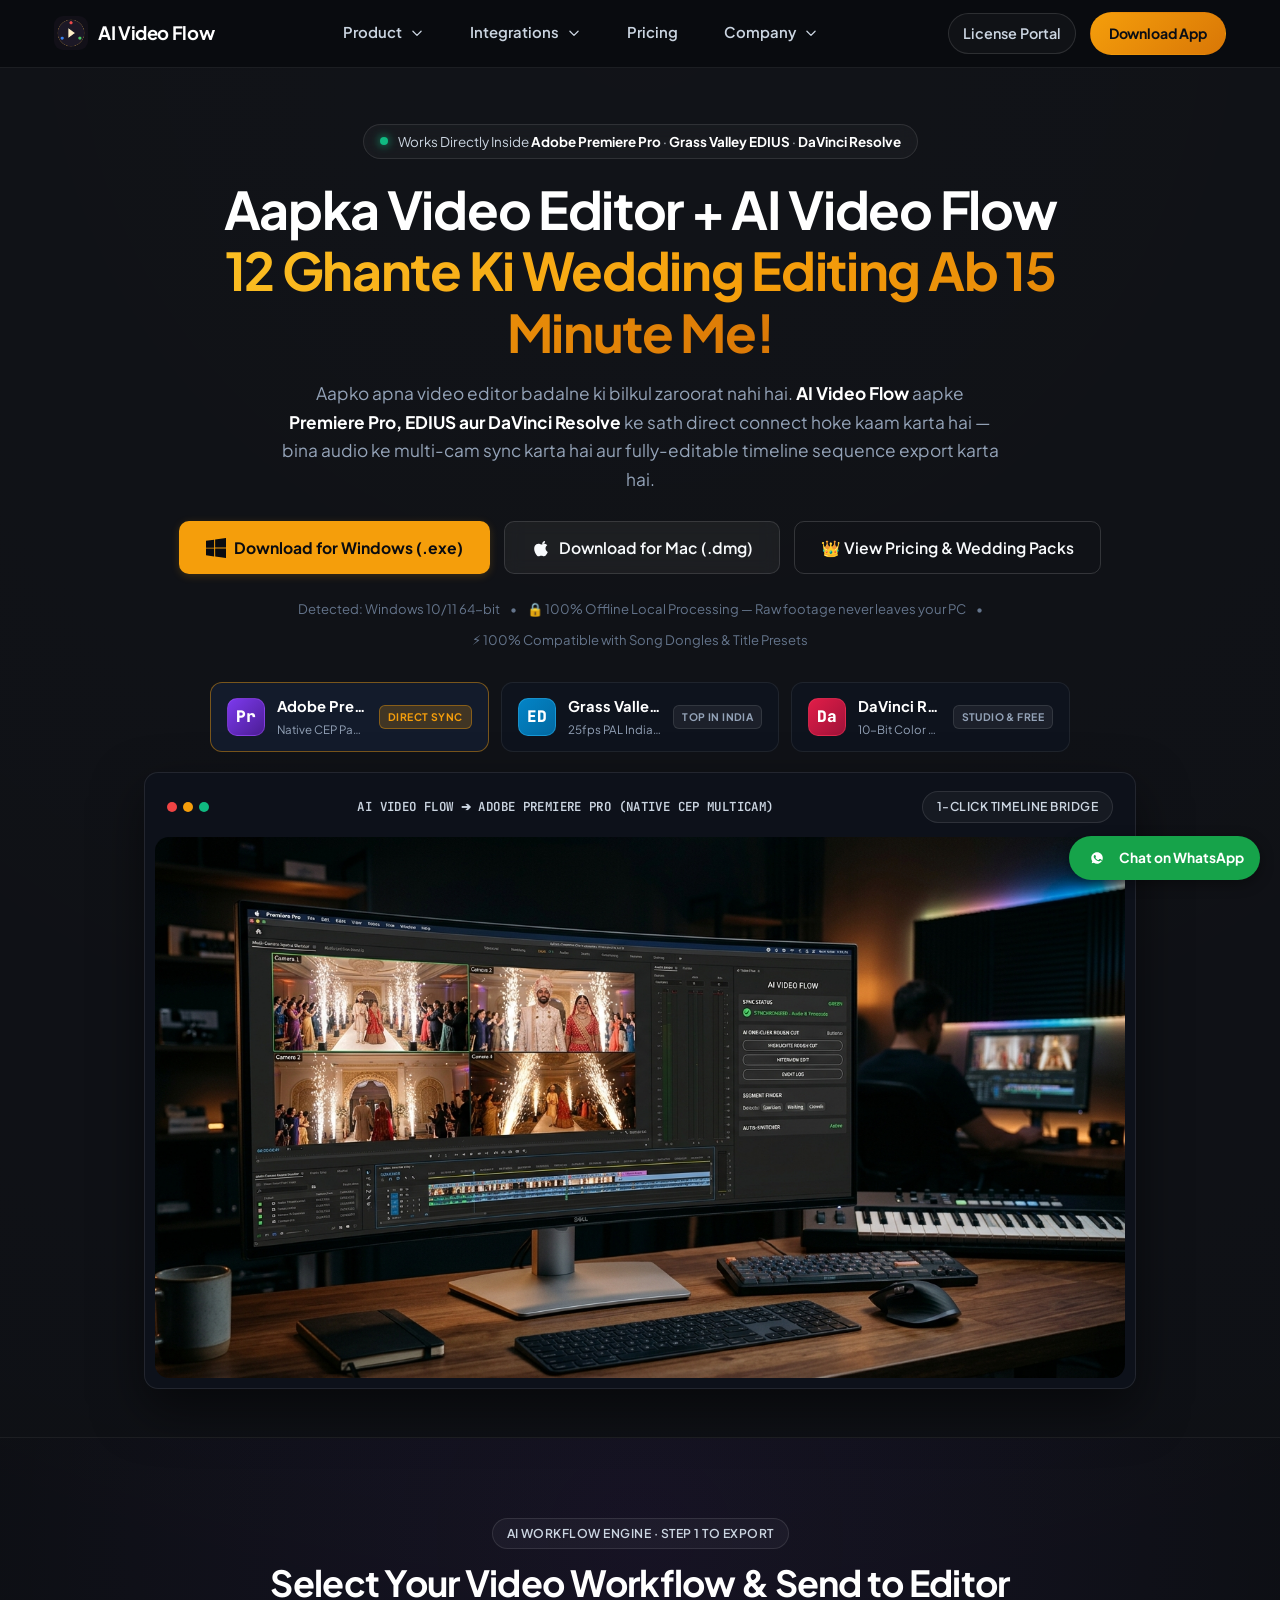
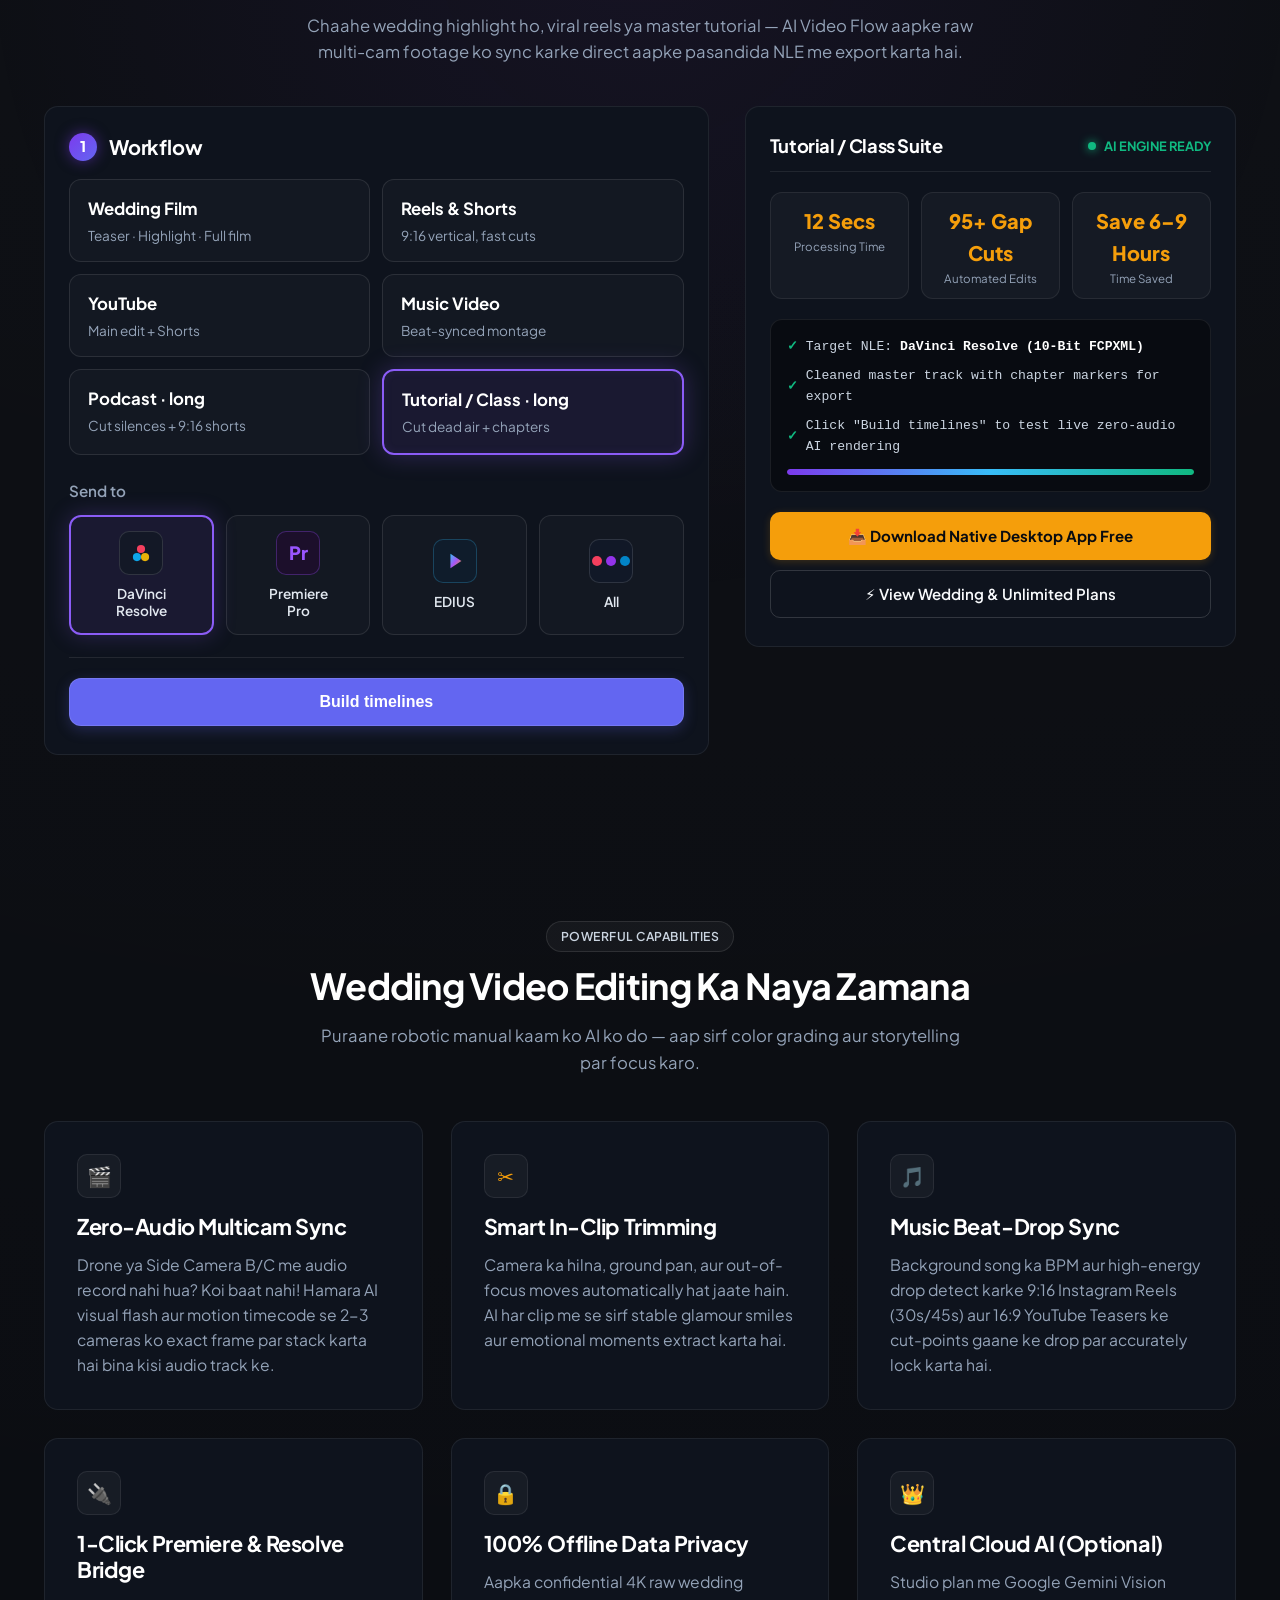
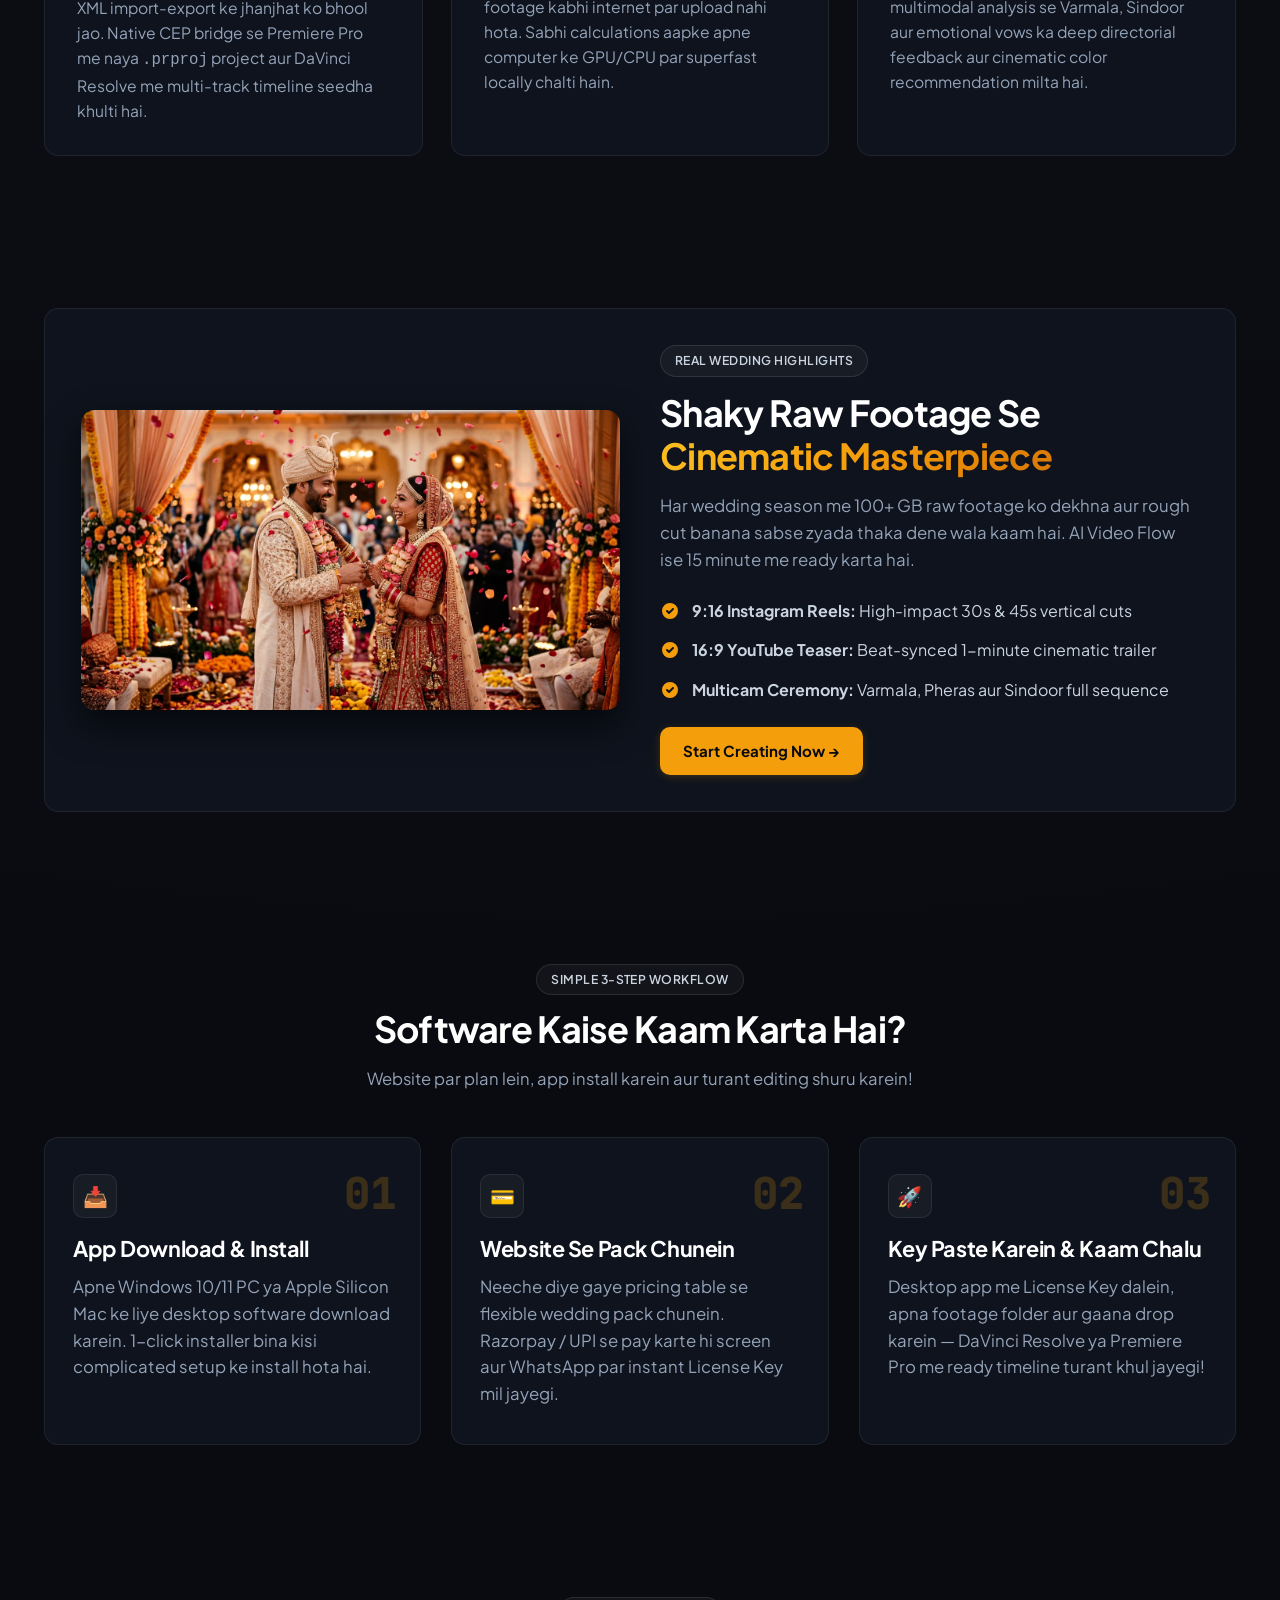
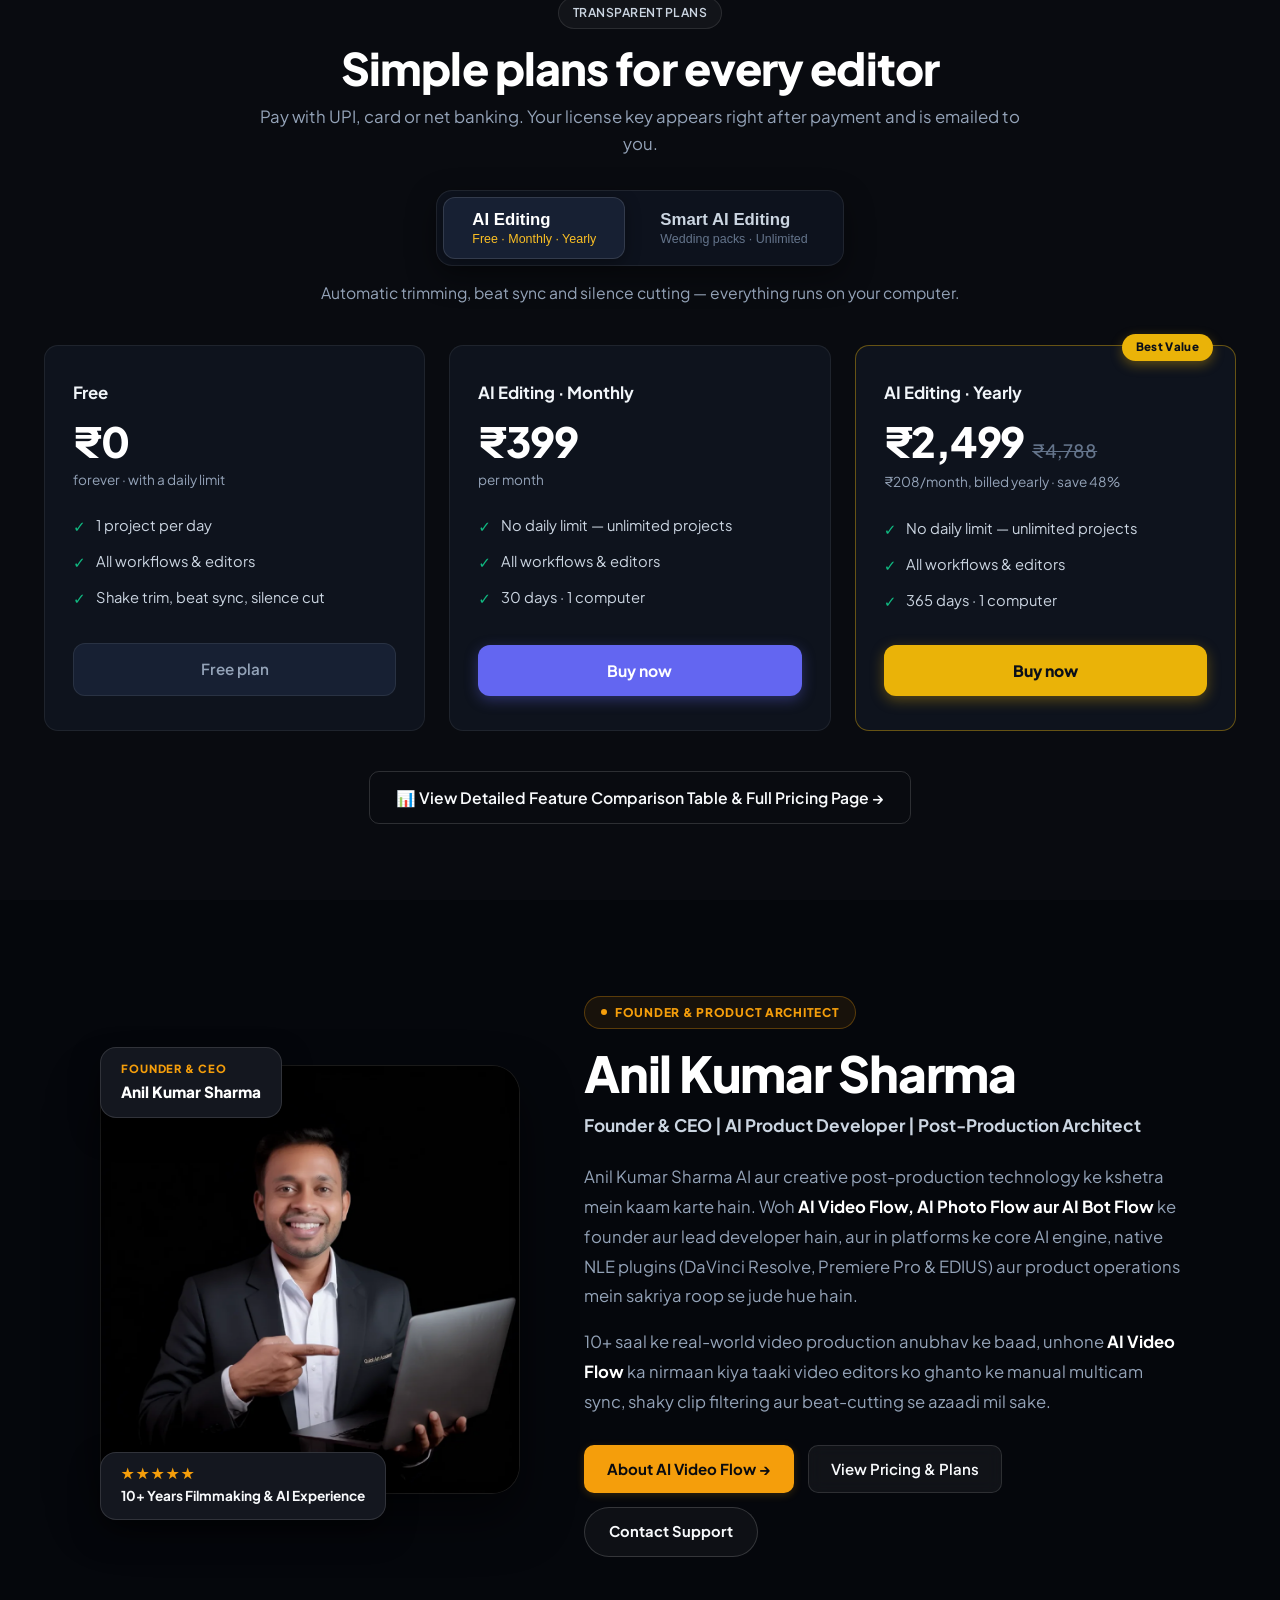
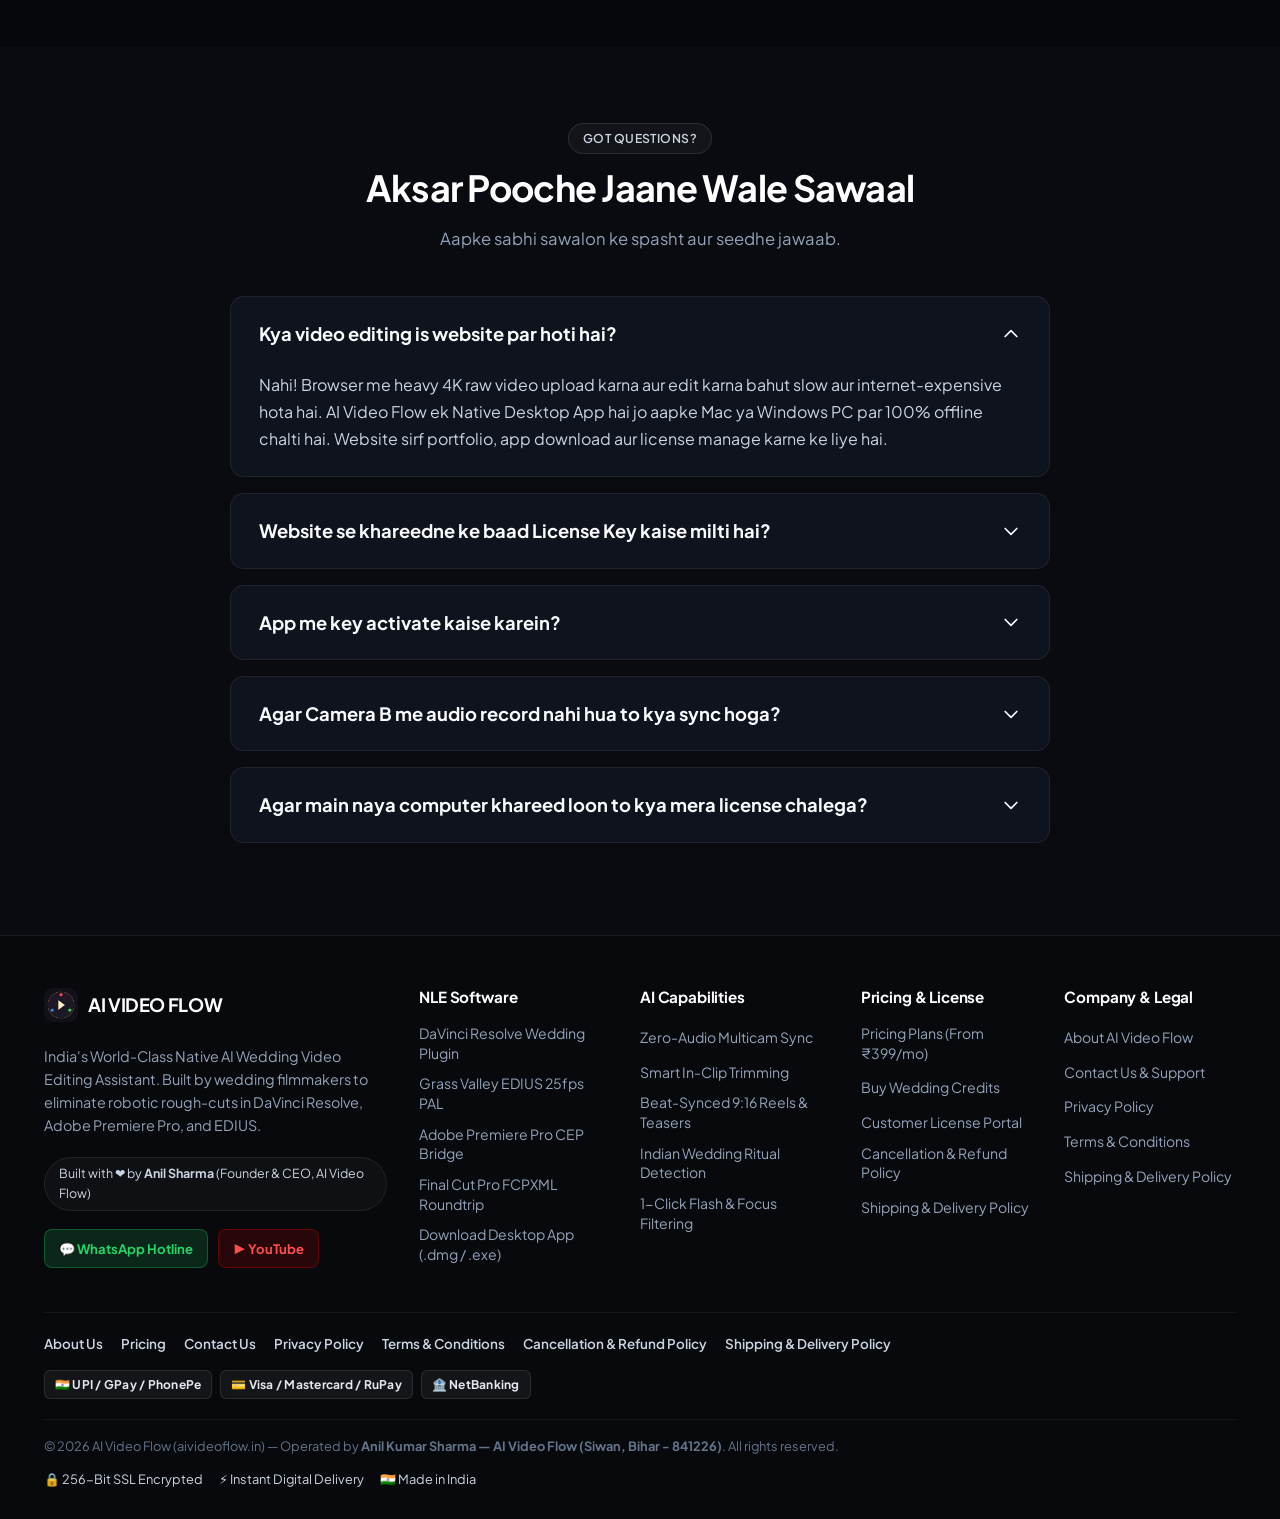
==== index.html @ 6924d9f5 "Update Header dropdowns to rounded pill triggers and soft icon-box cards in dark/gold theme" ====
<!DOCTYPE html>
<html lang="en">
<head>
  <meta charset="UTF-8">
  <meta name="viewport" content="width=device-width, initial-scale=1.0">
  <title>AI Video Flow — AI Wedding Video Editing Suite | DaVinci Resolve, Premiere & EDIUS</title>
  
  <!-- Advanced SEO Meta Tags -->
  <meta name="description" content="AI Video Flow is India's #1 AI Wedding Video Editing Assistant. Automatic zero-audio multicam sync, smart trimming, beat-synced reels, and native timeline export for DaVinci Resolve, Adobe Premiere Pro, and EDIUS. 100% offline & secure.">
  <meta name="keywords" content="wedding video editing ai, davinci resolve wedding plugin, premiere pro ai wedding plugin, edius 25fps pal sequence, zero audio multicam sync, indian wedding video editor software, ai video flow, quick art photography academy">
  <meta name="author" content="Anil Sharma & AI Video Flow Team">
  <meta name="robots" content="index, follow, max-image-preview:large, max-snippet:-1, max-video-preview:-1">
  <meta name="theme-color" content="#07090e">
  <link rel="canonical" href="https://aivideoflow.in/">

  <!-- OpenGraph / Facebook -->
  <meta property="og:type" content="website">
  <meta property="og:url" content="https://aivideoflow.in/">
  <meta property="og:title" content="AI Video Flow — 12-Hour Wedding Edits in 15 Minutes">
  <meta property="og:description" content="India's First Native AI Wedding Editing Assistant. Automatic multicam sync without scratch audio, emotion scoring, and beat sync for DaVinci Resolve, Premiere Pro & EDIUS.">
  <meta property="og:image" content="https://aivideoflow.in/assets/hero_timeline.jpg">
  <meta property="og:site_name" content="AI Video Flow">
  <meta property="og:locale" content="en_IN">

  <!-- Twitter Card -->
  <meta name="twitter:card" content="summary_large_image">
  <meta name="twitter:url" content="https://aivideoflow.in/">
  <meta name="twitter:title" content="AI Video Flow — AI Wedding Video Editing Suite">
  <meta name="twitter:description" content="Frame-accurate Indian wedding timeline creation for DaVinci Resolve, Premiere Pro & EDIUS. 100% local and offline.">
  <meta name="twitter:image" content="https://aivideoflow.in/assets/hero_timeline.jpg">

  <!-- Favicon -->
  <link rel="icon" type="image/png" href="assets/icon.png">
  <link rel="apple-touch-icon" href="assets/icon.png">

  <!-- Fonts & Stylesheet -->
  <link rel="preconnect" href="https://fonts.googleapis.com">
  <link rel="preconnect" href="https://fonts.gstatic.com" crossorigin>
  <link href="https://fonts.googleapis.com/css2?family=JetBrains+Mono:wght@500;700&family=Plus+Jakarta+Sans:wght@400;500;600;700;800&display=swap" rel="stylesheet">
  <link rel="stylesheet" href="css/style.css?v=5.3">

  <!-- JSON-LD Structured Data: WebSite + Organization + SoftwareApplication + FAQPage -->
  <script type="application/ld+json">
  {
    "@context": "https://schema.org",
    "@graph": [
      {
        "@type": "WebSite",
        "@id": "https://aivideoflow.in/#website",
        "url": "https://aivideoflow.in/",
        "name": "AI Video Flow",
        "description": "Native AI Wedding Video Editing Assistant for DaVinci Resolve, Adobe Premiere Pro, and EDIUS.",
        "inLanguage": "en-IN"
      },
      {
        "@type": "Organization",
        "@id": "https://aivideoflow.in/#organization",
        "name": "AI Video Flow Technologies",
        "url": "https://aivideoflow.in/",
        "logo": "https://aivideoflow.in/assets/icon.png",
        "founder": {
          "@type": "Person",
          "name": "Anil Sharma",
          "jobTitle": "Lead Cinematographer & Mentor",
          "url": "https://aivideoflow.in/about.html"
        },
        "contactPoint": {
          "@type": "ContactPoint",
          "telephone": "+91-9939800780",
          "contactType": "Customer Support",
          "availableLanguage": ["Hindi", "English"],
          "areaServed": "IN"
        },
        "sameAs": [
          "https://www.youtube.com/@QuickartPhotographyAcademy/videos",
          "https://www.instagram.com/quick.art.photography.academy/",
          "https://quickartphotography.in/"
        ]
      },
      {
        "@type": "SoftwareApplication",
        "@id": "https://aivideoflow.in/#software",
        "name": "AI Video Flow Studio Suite",
        "applicationCategory": "MultimediaApplication",
        "operatingSystem": "macOS 11+ (Apple Silicon M1-M4 & Intel), Windows 10/11 64-bit",
        "softwareVersion": "1.1.9",
        "url": "https://aivideoflow.in/",
        "downloadUrl": "https://github.com/sharmaeditoranil/Ai-Video-Flow/releases/latest",
        "screenshot": "https://aivideoflow.in/assets/hero_timeline.jpg",
        "aggregateRating": {
          "@type": "AggregateRating",
          "ratingValue": "4.9",
          "ratingCount": "1280",
          "bestRating": "5",
          "worstRating": "1"
        },
        "offers": {
          "@type": "AggregateOffer",
          "priceCurrency": "INR",
          "lowPrice": "0",
          "highPrice": "14999",
          "offerCount": "7",
          "offers": [
            {
              "@type": "Offer",
              "name": "AI Editing Free",
              "price": "0",
              "priceCurrency": "INR",
              "availability": "https://schema.org/InStock",
              "url": "https://aivideoflow.in/#download"
            },
            {
              "@type": "Offer",
              "name": "AI Editing Monthly",
              "price": "399",
              "priceCurrency": "INR",
              "availability": "https://schema.org/InStock",
              "url": "https://license.aivideoflow.in/index.php/buy"
            },
            {
              "@type": "Offer",
              "name": "AI Editing Yearly",
              "price": "2499",
              "priceCurrency": "INR",
              "availability": "https://schema.org/InStock",
              "url": "https://license.aivideoflow.in/index.php/buy"
            },
            {
              "@type": "Offer",
              "name": "Smart AI 5 Weddings",
              "price": "999",
              "priceCurrency": "INR",
              "availability": "https://schema.org/InStock",
              "url": "https://license.aivideoflow.in/index.php/buy"
            },
            {
              "@type": "Offer",
              "name": "Smart AI 11 Weddings",
              "price": "1999",
              "priceCurrency": "INR",
              "availability": "https://schema.org/InStock",
              "url": "https://license.aivideoflow.in/index.php/buy"
            },
            {
              "@type": "Offer",
              "name": "Smart AI 30 Weddings",
              "price": "4999",
              "priceCurrency": "INR",
              "availability": "https://schema.org/InStock",
              "url": "https://license.aivideoflow.in/index.php/buy"
            },
            {
              "@type": "Offer",
              "name": "Smart AI Unlimited Yearly",
              "price": "14999",
              "priceCurrency": "INR",
              "availability": "https://schema.org/InStock",
              "url": "https://license.aivideoflow.in/index.php/buy"
            }
          ]
        }
      },
      {
        "@type": "FAQPage",
        "@id": "https://aivideoflow.in/#faqpage",
        "mainEntity": [
          {
            "@type": "Question",
            "name": "Kya video editing is website par hoti hai?",
            "acceptedAnswer": {
              "@type": "Answer",
              "text": "Nahi! Browser me heavy 4K raw video upload karna slow hota hai. AI Video Flow ek Native Desktop App hai jo aapke Mac ya Windows PC par 100% offline chalti hai. Website sirf software download aur license manage karne ke liye hai."
            }
          },
          {
            "@type": "Question",
            "name": "Website se khareedne ke baad License Key kaise milti hai?",
            "acceptedAnswer": {
              "@type": "Answer",
              "text": "Payment complete hote hi screen par turant aapka License Key dikhta hai aur sath hi registered WhatsApp number aur email par bhej diya jata hai."
            }
          },
          {
            "@type": "Question",
            "name": "App me key activate kaise karein?",
            "acceptedAnswer": {
              "@type": "Answer",
              "text": "Apne computer me AI Video Flow desktop app kholein, golden icon par click karein, License Key paste karein aur Activate dabayein. Credits turant add ho jayenge."
            }
          },
          {
            "@type": "Question",
            "name": "Agar Camera B me audio record nahi hua to kya sync hoga?",
            "acceptedAnswer": {
              "@type": "Answer",
              "text": "Haan! Hamara proprietary AI visual light flash, camera motion aur timecode analysis use karta hai. Drone shots aur bina mic wale cameras bhi audio ke bina accurately sync ho jate hain."
            }
          },
          {
            "@type": "Question",
            "name": "Agar main naya computer khareed loon to kya mera license chalega?",
            "acceptedAnswer": {
              "@type": "Answer",
              "text": "Haan, bilkul! Customer Portal me jakar aap 1-click se apna Machine Lock reset kar sakte hain aur apne naye PC/Mac par wahi license bina extra charge ke chala sakte hain."
            }
          }
        ]
      }
    ]
  }
  </script>
  <!-- Critical Header Base Safeguard -->
  <style>
    .brand-name { white-space: nowrap !important; display: inline-flex !important; align-items: center !important; }
    .dropdown-menu, .mega-menu { display: none; }
    .has-dropdown:hover > .dropdown-menu, .has-dropdown:hover > .mega-menu { display: block; }
    .mobile-drawer-cta { display: none !important; }
    .nav-links, .dropdown-menu, .dropdown-menu li, .mega-item-list, .mega-item-list li { list-style: none !important; margin: 0; padding: 0; }
  </style>
</head>
<body>
    <!-- Site Navigation -->
      <!-- Site Navigation -->
  <header class="site-header">
    <div class="container nav-wrapper">
      <a href="index.html" class="brand-logo">
        <img src="assets/icon.png" alt="AI Video Flow Logo">
        <span class="brand-name">AI Video Flow</span>
      </a>

      <ul class="nav-links">
        <!-- Product Dropdown -->
        <li class="has-dropdown">
          <a href="index.html#workflows">
            Product
            <svg class="nav-chevron" viewBox="0 0 24 24"><path stroke-linecap="round" stroke-linejoin="round" d="M19 9l-7 7-7-7"/></svg>
          </a>
          <ul class="dropdown-menu">
            <li>
              <a href="index.html#workflows">
                <span class="dd-icon-box">
                  <svg fill="none" stroke="currentColor" stroke-width="2" viewBox="0 0 24 24"><path stroke-linecap="round" stroke-linejoin="round" d="M14.752 11.168l-3.197-2.132A1 1 0 0010 9.87v4.263a1 1 0 001.555.832l3.197-2.132a1 1 0 000-1.664z"/><path stroke-linecap="round" stroke-linejoin="round" d="M21 12a9 9 0 11-18 0 9 9 0 0118 0z"/></svg>
                </span>
                <span>AI Workflows</span>
              </a>
            </li>
            <li>
              <a href="zero-audio-multicam-sync.html">
                <span class="dd-icon-box">
                  <svg fill="none" stroke="currentColor" stroke-width="2" viewBox="0 0 24 24"><path stroke-linecap="round" stroke-linejoin="round" d="M13 10V3L4 14h7v7l9-11h-7z"/></svg>
                </span>
                <span>Zero-Audio Multicam</span>
              </a>
            </li>
            <li>
              <a href="index.html#features">
                <span class="dd-icon-box">
                  <svg fill="none" stroke="currentColor" stroke-width="2" viewBox="0 0 24 24"><path stroke-linecap="round" stroke-linejoin="round" d="M5 3v4M3 5h4M6 17v4m-2-2h4m5-16l2.286 6.857L21 12l-5.714 2.143L13 21l-2.286-6.857L5 12l5.714-2.143L13 3z"/></svg>
                </span>
                <span>Core Capabilities</span>
              </a>
            </li>
            <li>
              <a href="index.html#download">
                <span class="dd-icon-box">
                  <svg fill="none" stroke="currentColor" stroke-width="2" viewBox="0 0 24 24"><path stroke-linecap="round" stroke-linejoin="round" d="M4 16v1a3 3 0 003 3h10a3 3 0 003-3v-1m-4-4l-4 4m0 0l-4-4m4 4V4"/></svg>
                </span>
                <span>Download Desktop App</span>
              </a>
            </li>
          </ul>
        </li>

        <!-- Integrations Dropdown -->
        <li class="has-dropdown">
          <a href="index.html#editors">
            Integrations
            <svg class="nav-chevron" viewBox="0 0 24 24"><path stroke-linecap="round" stroke-linejoin="round" d="M19 9l-7 7-7-7"/></svg>
          </a>
          <ul class="dropdown-menu">
            <li>
              <a href="davinci-resolve-wedding-editing.html">
                <span class="dd-icon-box">
                  <svg fill="none" stroke="currentColor" stroke-width="2" viewBox="0 0 24 24"><circle cx="12" cy="8" r="3"/><circle cx="7" cy="16" r="3"/><circle cx="17" cy="16" r="3"/></svg>
                </span>
                <span>DaVinci Resolve</span>
              </a>
            </li>
            <li>
              <a href="premiere-pro-wedding-editing.html">
                <span class="dd-icon-box">
                  <svg fill="none" stroke="currentColor" stroke-width="2" viewBox="0 0 24 24"><rect x="3" y="4" width="18" height="16" rx="3"/><path stroke-linecap="round" stroke-linejoin="round" d="M8 15V9h3a2 2 0 010 4H8m7 2v-4a2 2 0 012-2"/></svg>
                </span>
                <span>Adobe Premiere Pro</span>
              </a>
            </li>
            <li>
              <a href="edius-wedding-video-editing.html">
                <span class="dd-icon-box">
                  <svg fill="none" stroke="currentColor" stroke-width="2" viewBox="0 0 24 24"><path stroke-linecap="round" stroke-linejoin="round" d="M15 10l4.553-2.276A1 1 0 0121 8.618v6.764a1 1 0 01-1.447.894L15 14M5 18h8a2 2 0 002-2V8a2 2 0 00-2-2H5a2 2 0 00-2 2v8a2 2 0 002 2z"/></svg>
                </span>
                <span>Grass Valley EDIUS</span>
              </a>
            </li>
          </ul>
        </li>

        <!-- Pricing -->
        <li><a href="pricing.html">Pricing</a></li>

        <!-- Company Dropdown (Exact Match to Reference Image!) -->
        <li class="has-dropdown">
          <a href="about.html">
            Company
            <svg class="nav-chevron" viewBox="0 0 24 24"><path stroke-linecap="round" stroke-linejoin="round" d="M19 9l-7 7-7-7"/></svg>
          </a>
          <ul class="dropdown-menu menu-right">
            <li>
              <a href="about.html">
                <span class="dd-icon-box">
                  <svg fill="currentColor" viewBox="0 0 24 24"><path d="M4 21V5a2 2 0 012-2h8a2 2 0 012 2v16h2v2H2v-2h2zm4-14v2h2V7H8zm0 4v2h2v-2H8zm0 4v2h2v-2H8zm4-8v2h2V7h-2zm0 4v2h2v-2h-2zm0 4v2h2v-2h-2z"/></svg>
                </span>
                <span>About Us</span>
              </a>
            </li>
            <li>
              <a href="contact.html">
                <span class="dd-icon-box">
                  <svg fill="currentColor" viewBox="0 0 24 24"><path d="M20 4H4c-1.1 0-1.99.9-1.99 2L2 18c0 1.1.9 2 2 2h16c1.1 0 2-.9 2-2V6c0-1.1-.9-2-2-2zm0 4l-8 5-8-5V6l8 5 8-5v2z"/></svg>
                </span>
                <span>Contact Us</span>
              </a>
            </li>
            <li>
              <a href="privacy.html">
                <span class="dd-icon-box">
                  <svg fill="currentColor" viewBox="0 0 24 24"><path d="M12 1L3 5v6c0 5.55 3.84 10.74 9 12 5.16-1.26 9-6.45 9-12V5l-9-4zm-2 16l-4-4 1.41-1.41L10 14.17l6.59-6.59L18 9l-8 8z"/></svg>
                </span>
                <span>Privacy Policy</span>
              </a>
            </li>
            <li>
              <a href="refund.html">
                <span class="dd-icon-box">
                  <svg fill="currentColor" viewBox="0 0 24 24"><path d="M14 2H6c-1.1 0-1.99.9-1.99 2L4 20c0 1.1.89 2 1.99 2H18c1.1 0 2-.9 2-2V8l-6-6zm2 16H8v-2h8v2zm0-4H8v-2h8v2zm-3-5V3.5L18.5 9H13z"/></svg>
                </span>
                <span>Refund &amp; Terms</span>
              </a>
            </li>
          </ul>
        </li>

        <!-- Mobile Drawer CTA -->
        <li class="mobile-drawer-cta">
          <a href="https://license.aivideoflow.in/index.php/admin" target="_blank" class="btn btn-secondary">License Portal</a>
          <a href="index.html#download" class="btn btn-primary">Download App</a>
        </li>
      </ul>

      <div class="nav-actions">
        <a href="https://license.aivideoflow.in/index.php/admin" target="_blank" class="nav-portal-link">License Portal</a>
        <a href="index.html#download" class="btn btn-primary">Download App</a>
        <button class="mobile-toggle" aria-label="Toggle Navigation">☰</button>
      </div>
    </div>
  </header>

  <!-- Hero Section -->
  <section class="hero-section" id="download">
    <div class="container hero-content">
      
      <!-- Top Integration Badge -->
      <div class="hero-bridge-badge">
        <span class="badge-pulse"></span>
        <span>Works Directly Inside <strong>Adobe Premiere Pro</strong> · <strong>Grass Valley EDIUS</strong> · <strong>DaVinci Resolve</strong></span>
      </div>

      <h1>
        Aapka Video Editor + AI Video Flow<br>
        <span class="text-gold">12 Ghante Ki Wedding Editing Ab 15 Minute Me!</span>
      </h1>

      <p class="hero-subtitle">
        Aapko apna video editor badalne ki bilkul zaroorat nahi hai. <strong>AI Video Flow</strong> aapke <strong>Premiere Pro, EDIUS aur DaVinci Resolve</strong> ke sath direct connect hoke kaam karta hai — bina audio ke multi-cam sync karta hai aur fully-editable timeline sequence export karta hai.
      </p>

      <!-- 3-Step Visual Connection Diagram ("How it Connects") -->
      <div class="workflow-connection-diagram">
        <div class="wf-step">
          <div class="wf-step-icon">📁</div>
          <div class="wf-step-text">
            <strong>1. Raw Wedding Footage</strong>
            <span>Sony, Canon, Lumix &amp; Drones (2–8 Cams)</span>
          </div>
        </div>

        <div class="wf-arrow">
          <span class="arrow-glow">⚡ Zero-Audio Sync</span>
          <span class="arrow-symbol">➔</span>
        </div>

        <div class="wf-step wf-step-hub">
          <div class="wf-step-icon">🤖</div>
          <div class="wf-step-text">
            <strong>2. AI Video Flow Engine</strong>
            <span>In-Clip Trim, Emotion &amp; Beat Detect</span>
          </div>
        </div>

        <div class="wf-arrow">
          <span class="arrow-glow">📤 1-Click Export</span>
          <span class="arrow-symbol">➔</span>
        </div>

        <div class="wf-step wf-step-target">
          <div class="wf-step-icon">🎬</div>
          <div class="wf-step-text">
            <strong>3. Opens in Your Editor</strong>
            <span>Premiere · EDIUS · DaVinci Resolve</span>
          </div>
        </div>
      </div>

      <div class="hero-cta-group">
        <a href="https://github.com/sharmaeditoranil/Ai-Video-Flow/releases/latest" id="hero-download-win" class="btn btn-lg btn-primary">
          <svg width="20" height="20" fill="currentColor" viewBox="0 0 24 24"><path d="M0 3.449L9.75 2.1v9.451H0m10.949-9.602L24 0v11.4H10.949M0 12.6h9.75v9.451L0 20.699M10.949 12.6H24V24l-12.949-1.801"/></svg>
          Download for Windows (.exe)
        </a>

        <a href="https://github.com/sharmaeditoranil/Ai-Video-Flow/releases/latest" id="hero-download-mac" class="btn btn-lg btn-secondary">
          <svg width="20" height="20" fill="currentColor" viewBox="0 0 24 24"><path d="M18.71 19.5c-.83 1.24-1.71 2.45-3.05 2.47-1.34.03-1.77-.79-3.29-.79-1.53 0-2 .77-3.27.82-1.31.05-2.3-1.32-3.14-2.53C4.25 17 2.94 12.45 4.7 9.39c.87-1.52 2.43-2.48 4.12-2.51 1.28-.02 2.5.87 3.29.87.78 0 2.26-1.07 3.81-.91.65.03 2.47.26 3.64 1.98-.09.06-2.17 1.28-2.15 3.81.03 3.02 2.65 4.03 2.68 4.04-.03.07-.42 1.44-1.38 2.83M15.97 6.38c.62-.75 1.04-1.8 0.93-2.85-.9.04-1.99.6-2.63 1.35-.57.66-.97 1.73-.84 2.76 1 .08 2.02-.51 2.54-1.26z"/></svg>
          Download for Mac (.dmg)
        </a>

        <a href="pricing.html" class="btn btn-lg btn-outline-gold">
          👑 View Pricing &amp; Wedding Packs
        </a>
      </div>

      <div class="hero-platform-notice">
        <span id="detected-os-badge">Detected: Mac &amp; Windows 64-bit</span>
        <span>•</span>
        <span>🔒 100% Offline Local Processing — Raw footage never leaves your PC</span>
        <span>•</span>
        <span>⚡ 100% Compatible with Song Dongles &amp; Title Presets</span>
      </div>

      <!-- Interactive 3-NLE Bridge Switcher Cards -->
      <div class="nle-bridge-strip" role="tablist" aria-label="NLE Integration Selector">
        <div class="nle-bridge-card active" data-editor="premiere" onclick="switchHeroNLE('premiere')" role="tab" aria-selected="true">
          <div class="nle-icon pr">Pr</div>
          <div class="nle-info">
            <strong>Adobe Premiere Pro</strong>
            <span>Native CEP Panel Bridge</span>
          </div>
          <span class="bridge-tag">Direct Sync</span>
        </div>

        <div class="nle-bridge-card" data-editor="edius" onclick="switchHeroNLE('edius')" role="tab" aria-selected="false">
          <div class="nle-icon edius">ED</div>
          <div class="nle-info">
            <strong>Grass Valley EDIUS</strong>
            <span>25fps PAL Indian Wedding Export</span>
          </div>
          <span class="bridge-tag">Top in India</span>
        </div>

        <div class="nle-bridge-card" data-editor="davinci" onclick="switchHeroNLE('davinci')" role="tab" aria-selected="false">
          <div class="nle-icon davinci">Da</div>
          <div class="nle-info">
            <strong>DaVinci Resolve</strong>
            <span>10-Bit Color FCPXML Roundtrip</span>
          </div>
          <span class="bridge-tag">Studio &amp; Free</span>
        </div>
      </div>

      <!-- Hero Visual Mockup with Interactive Editor View -->
      <div class="hero-visual">
        <div class="mockup-wrapper">
          <div class="mockup-header">
            <div class="window-dots">
              <span class="dot-red"></span>
              <span class="dot-yellow"></span>
              <span class="dot-green"></span>
            </div>
            <div class="mockup-title" id="hero-nle-mockup-title">AI VIDEO FLOW ➔ ADOBE PREMIERE PRO (NATIVE CEP MULTICAM)</div>
            <span class="badge badge-pill">1-CLICK TIMELINE BRIDGE</span>
          </div>
          
          <img src="assets/premiere-pro-multicam.jpg" alt="AI Video Flow + Adobe Premiere Pro Multicam Editing Bridge" class="mockup-image" id="hero-nle-mockup-img">
          
          <div class="floating-badge badge-top-left">
            <span>⚡ Zero-Audio Sync: 4 Cams Synced in 15s</span>
          </div>

          <div class="floating-badge badge-bottom-right" id="hero-badge-nle">
            <span>🎬 Native CEP Sequence Created in Premiere Pro</span>
          </div>
        </div>
      </div>
    </div>
  </section>

  <!-- Supported Editors Bar -->
  <section class="logos-section" id="editors">
    <div class="container">
      <div class="logos-title">Seamless Native Integration With Your Favorite Video Suites</div>
      <div class="logos-grid">
        <div class="logo-item">
          <svg viewBox="0 0 24 24" fill="currentColor"><circle cx="12" cy="12" r="10" fill="#e11d48"/><path d="M8 12l3 3 5-5" stroke="#fff" stroke-width="2" fill="none"/></svg>
          DaVinci Resolve (Studio & Free)
        </div>
        <div class="logo-item">
          <svg viewBox="0 0 24 24" fill="currentColor"><rect width="24" height="24" rx="4" fill="#9333ea"/><text x="6" y="17" fill="#fff" font-weight="900" font-size="14">Pr</text></svg>
          Adobe Premiere Pro (CEP Bridge)
        </div>
        <div class="logo-item">
          <svg viewBox="0 0 24 24" fill="currentColor"><rect width="24" height="24" rx="4" fill="#0284c7"/><text x="4" y="17" fill="#fff" font-weight="900" font-size="12">EDIUS</text></svg>
          Grass Valley EDIUS (25fps PAL)
        </div>
        <div class="logo-item">
          <svg viewBox="0 0 24 24" fill="currentColor"><rect width="24" height="24" rx="4" fill="#10b981"/><text x="4" y="17" fill="#fff" font-weight="900" font-size="13">FCP</text></svg>
          Final Cut Pro (XML Interchange)
        </div>
      </div>
    </div>
  </section>

  <!-- Interactive Native AI Workflow Studio Section (Exact Match to User Screenshots 1 & 2) -->
  <section class="workflow-studio-section" id="workflows">
    <div class="container">
      <div class="section-tag" style="text-align: center;">
        <span class="badge badge-pill">AI WORKFLOW ENGINE · STEP 1 TO EXPORT</span>
      </div>
      <h2 style="text-align: center; max-width: 820px; margin: 12px auto 8px;">
        Select Your Video Workflow &amp; Send to Editor
      </h2>
      <p class="section-desc" style="text-align: center; max-width: 680px; margin: 0 auto 36px;">
        Chaahe wedding highlight ho, viral reels ya master tutorial — AI Video Flow aapke raw multi-cam footage ko sync karke direct aapke pasandida NLE me export karta hai.
      </p>

      <div class="wf-studio-layout">
        <!-- Left: The Exact Dark Software Card from User Screenshots -->
        <div class="wf-studio-card">
          <!-- Step 1 Header -->
          <div class="wf-step-row">
            <div class="wf-step-pill">1</div>
            <h3 class="wf-step-title">Workflow</h3>
          </div>

          <!-- 6 Workflow Choices (2 Columns) -->
          <div class="wf-grid">
            <!-- 1. Wedding Film -->
            <div class="wf-choice-card" data-wf="wedding" onclick="selectStudioWorkflow('wedding')">
              <div class="wf-choice-title">Wedding Film</div>
              <div class="wf-choice-sub">Teaser · Highlight · Full film</div>
            </div>

            <!-- 2. Reels & Shorts -->
            <div class="wf-choice-card" data-wf="reels" onclick="selectStudioWorkflow('reels')">
              <div class="wf-choice-title">Reels &amp; Shorts</div>
              <div class="wf-choice-sub">9:16 vertical, fast cuts</div>
            </div>

            <!-- 3. YouTube -->
            <div class="wf-choice-card" data-wf="youtube" onclick="selectStudioWorkflow('youtube')">
              <div class="wf-choice-title">YouTube</div>
              <div class="wf-choice-sub">Main edit + Shorts</div>
            </div>

            <!-- 4. Music Video -->
            <div class="wf-choice-card" data-wf="music" onclick="selectStudioWorkflow('music')">
              <div class="wf-choice-title">Music Video</div>
              <div class="wf-choice-sub">Beat-synced montage</div>
            </div>

            <!-- 5. Podcast · long -->
            <div class="wf-choice-card" data-wf="podcast" onclick="selectStudioWorkflow('podcast')">
              <div class="wf-choice-title">Podcast · long</div>
              <div class="wf-choice-sub">Cut silences + 9:16 shorts</div>
            </div>

            <!-- 6. Tutorial / Class · long (Active default matching Screenshot 1!) -->
            <div class="wf-choice-card active" data-wf="tutorial" onclick="selectStudioWorkflow('tutorial')">
              <div class="wf-choice-title">Tutorial / Class · long</div>
              <div class="wf-choice-sub">Cut dead air + chapters</div>
            </div>
          </div>

          <!-- Send to Section (Screenshot 2) -->
          <div class="wf-sendto-section">
            <div class="wf-sendto-title">Send to</div>
            <div class="wf-sendto-grid">
              <!-- DaVinci Resolve (Active default matching Screenshot 2!) -->
              <div class="sendto-card active" data-dest="davinci" onclick="selectStudioDestination('davinci')">
                <div class="sendto-icon-box davinci">
                  <svg viewBox="0 0 32 32" width="26" height="26">
                    <circle cx="16" cy="11" r="5" fill="#f43f5e"/>
                    <circle cx="11" cy="21" r="5" fill="#0ea5e9"/>
                    <circle cx="21" cy="21" r="5" fill="#eab308"/>
                  </svg>
                </div>
                <div class="sendto-card-label">DaVinci<br>Resolve</div>
              </div>

              <!-- Premiere Pro -->
              <div class="sendto-card" data-dest="premiere" onclick="selectStudioDestination('premiere')">
                <div class="sendto-icon-box premiere">Pr</div>
                <div class="sendto-card-label">Premiere<br>Pro</div>
              </div>

              <!-- EDIUS -->
              <div class="sendto-card" data-dest="edius" onclick="selectStudioDestination('edius')">
                <div class="sendto-icon-box edius">
                  <svg viewBox="0 0 24 24" width="22" height="22">
                    <path d="M7 4l12 8-12 8V4z" fill="url(#ediusGrad2)"/>
                    <defs>
                      <linearGradient id="ediusGrad2" x1="0%" y1="0%" x2="100%" y2="100%">
                        <stop offset="0%" stop-color="#38bdf8"/>
                        <stop offset="50%" stop-color="#a855f7"/>
                        <stop offset="100%" stop-color="#f59e0b"/>
                      </linearGradient>
                    </defs>
                  </svg>
                </div>
                <div class="sendto-card-label">EDIUS</div>
              </div>

              <!-- All -->
              <div class="sendto-card" data-dest="all" onclick="selectStudioDestination('all')">
                <div class="sendto-icon-box all-nles">
                  <span class="mini-pill dv"></span>
                  <span class="mini-pill pr"></span>
                  <span class="mini-pill ed"></span>
                </div>
                <div class="sendto-card-label">All</div>
              </div>
            </div>
          </div>

          <!-- Divider Line -->
          <div class="wf-card-divider"></div>

          <!-- Build Timelines Unique Animated Button (Screenshot 2!) -->
          <button type="button" class="btn-build-timelines" id="btn-build-timelines" onclick="triggerTimelineBuild()">
            Build timelines
          </button>
        </div>

        <!-- Right: Telemetry & Live Timeline Verification Box -->
        <div class="wf-telemetry-box">
          <div class="wf-telemetry-header">
            <h3 class="wf-telemetry-title" id="wf-telemetry-wf-title">Tutorial / Class Suite</h3>
            <span class="wf-live-status">
              <span class="wf-live-dot"></span>
              AI ENGINE READY
            </span>
          </div>

          <div class="wf-stat-row">
            <div class="wf-stat-cell">
              <div class="wf-stat-num" id="wf-telemetry-speed">12 Secs</div>
              <div class="wf-stat-lbl">Processing Time</div>
            </div>
            <div class="wf-stat-cell">
              <div class="wf-stat-num" id="wf-telemetry-cuts">95+ Gap Cuts</div>
              <div class="wf-stat-lbl">Automated Edits</div>
            </div>
            <div class="wf-stat-cell">
              <div class="wf-stat-num" id="wf-telemetry-save">Save 6–9 Hours</div>
              <div class="wf-stat-lbl">Time Saved</div>
            </div>
          </div>

          <div class="wf-simulation-output">
            <div class="wf-log-line">
              <span class="check">✓</span>
              <span>Target NLE: <strong id="wf-sim-dest-name" style="color:#fff;">DaVinci Resolve (10-Bit FCPXML)</strong></span>
            </div>
            <div class="wf-log-line">
              <span class="check">✓</span>
              <span id="wf-sim-desc">Cleaned master track with chapter markers for export</span>
            </div>
            <div class="wf-log-line" id="wf-sim-status-text">
              <span class="check">✓</span>
              <span>Click "Build timelines" to test live zero-audio AI rendering</span>
            </div>
            <div class="wf-sim-progress-bar">
              <div class="wf-sim-progress-fill" id="wf-sim-progress-fill" style="width: 100%;"></div>
            </div>
          </div>

          <div style="display: flex; gap: 10px; flex-direction: column;">
            <a href="#download" class="btn btn-primary" style="width: 100%; justify-content: center;">
              📥 Download Native Desktop App Free
            </a>
            <a href="pricing.html" class="btn btn-outline-gold" style="width: 100%; justify-content: center;">
              ⚡ View Wedding &amp; Unlimited Plans
            </a>
          </div>
        </div>
      </div>
    </div>
  </section>

  <!-- 5 Game-Changing Features -->
  <section class="section" id="features">
    <div class="container">
      <div class="section-tag">
        <span class="badge badge-pill">POWERFUL CAPABILITIES</span>
      </div>
      <h2>Wedding Video Editing Ka Naya Zamana</h2>
      <p class="section-desc">Puraane robotic manual kaam ko AI ko do — aap sirf color grading aur storytelling par focus karo.</p>

      <div class="features-grid">
        <!-- Feature 1 -->
        <div class="feature-card">
          <div class="feature-icon">🎬</div>
          <h3>Zero-Audio Multicam Sync</h3>
          <p>Drone ya Side Camera B/C me audio record nahi hua? Koi baat nahi! Hamara AI visual flash aur motion timecode se 2-3 cameras ko exact frame par stack karta hai bina kisi audio track ke.</p>
        </div>

        <!-- Feature 2 -->
        <div class="feature-card">
          <div class="feature-icon">✂️</div>
          <h3>Smart In-Clip Trimming</h3>
          <p>Camera ka hilna, ground pan, aur out-of-focus moves automatically hat jaate hain. AI har clip me se sirf stable glamour smiles aur emotional moments extract karta hai.</p>
        </div>

        <!-- Feature 3 -->
        <div class="feature-card">
          <div class="feature-icon">🎵</div>
          <h3>Music Beat-Drop Sync</h3>
          <p>Background song ka BPM aur high-energy drop detect karke 9:16 Instagram Reels (30s/45s) aur 16:9 YouTube Teasers ke cut-points gaane ke drop par accurately lock karta hai.</p>
        </div>

        <!-- Feature 4 -->
        <div class="feature-card">
          <div class="feature-icon">🔌</div>
          <h3>1-Click Premiere & Resolve Bridge</h3>
          <p>XML import-export ke jhanjhat ko bhool jao. Native CEP bridge se Premiere Pro me naya <code>.prproj</code> project aur DaVinci Resolve me multi-track timeline seedha khulti hai.</p>
        </div>

        <!-- Feature 5 -->
        <div class="feature-card">
          <div class="feature-icon">🔒</div>
          <h3>100% Offline Data Privacy</h3>
          <p>Aapka confidential 4K raw wedding footage kabhi internet par upload nahi hota. Sabhi calculations aapke apne computer ke GPU/CPU par superfast locally chalti hain.</p>
        </div>

        <!-- Feature 6 -->
        <div class="feature-card">
          <div class="feature-icon">👑</div>
          <h3>Central Cloud AI (Optional)</h3>
          <p>Studio plan me Google Gemini Vision multimodal analysis se Varmala, Sindoor aur emotional vows ka deep directorial feedback aur cinematic color recommendation milta hai.</p>
        </div>
      </div>
    </div>
  </section>

  <!-- Showcase / Before-After Section -->
  <section class="section" id="showcase">
    <div class="container">
      <div class="showcase-box">
        <div class="showcase-media">
          <img src="assets/wedding_cinematic.jpg" alt="Cinematic Indian Wedding Film Cut">
        </div>
        <div class="showcase-details">
          <span class="badge badge-version">REAL WEDDING HIGHLIGHTS</span>
          <h2 style="text-align:left;margin-top:14px;">Shaky Raw Footage Se <span class="text-gold">Cinematic Masterpiece</span></h2>
          <p>Har wedding season me 100+ GB raw footage ko dekhna aur rough cut banana sabse zyada thaka dene wala kaam hai. AI Video Flow ise 15 minute me ready karta hai.</p>
          <ul>
            <li>
              <svg width="20" height="20" fill="currentColor" viewBox="0 0 20 20"><path fill-rule="evenodd" d="M10 18a8 8 0 100-16 8 8 0 000 16zm3.707-9.293a1 1 0 00-1.414-1.414L9 10.586 7.707 9.293a1 1 0 00-1.414 1.414l2 2a1 1 0 001.414 0l4-4z" clip-rule="evenodd"/></svg>
              <span><strong>9:16 Instagram Reels:</strong> High-impact 30s & 45s vertical cuts</span>
            </li>
            <li>
              <svg width="20" height="20" fill="currentColor" viewBox="0 0 20 20"><path fill-rule="evenodd" d="M10 18a8 8 0 100-16 8 8 0 000 16zm3.707-9.293a1 1 0 00-1.414-1.414L9 10.586 7.707 9.293a1 1 0 00-1.414 1.414l2 2a1 1 0 001.414 0l4-4z" clip-rule="evenodd"/></svg>
              <span><strong>16:9 YouTube Teaser:</strong> Beat-synced 1-minute cinematic trailer</span>
            </li>
            <li>
              <svg width="20" height="20" fill="currentColor" viewBox="0 0 20 20"><path fill-rule="evenodd" d="M10 18a8 8 0 100-16 8 8 0 000 16zm3.707-9.293a1 1 0 00-1.414-1.414L9 10.586 7.707 9.293a1 1 0 00-1.414 1.414l2 2a1 1 0 001.414 0l4-4z" clip-rule="evenodd"/></svg>
              <span><strong>Multicam Ceremony:</strong> Varmala, Pheras aur Sindoor full sequence</span>
            </li>
          </ul>
          <a href="#pricing" class="btn btn-primary">Start Creating Now →</a>
        </div>
      </div>
    </div>
  </section>

  <!-- How It Works -->
  <section class="section" id="how-it-works">
    <div class="container">
      <div class="section-tag">
        <span class="badge badge-pill">SIMPLE 3-STEP WORKFLOW</span>
      </div>
      <h2>Software Kaise Kaam Karta Hai?</h2>
      <p class="section-desc">Website par plan lein, app install karein aur turant editing shuru karein!</p>

      <div class="steps-grid">
        <div class="step-card">
          <div class="step-num">01</div>
          <div class="feature-icon">📥</div>
          <h3>App Download &amp; Install</h3>
          <p>Apne Windows 10/11 PC ya Apple Silicon Mac ke liye desktop software download karein. 1-click installer bina kisi complicated setup ke install hota hai.</p>
        </div>

        <div class="step-card">
          <div class="step-num">02</div>
          <div class="feature-icon">💳</div>
          <h3>Website Se Pack Chunein</h3>
          <p>Neeche diye gaye pricing table se flexible wedding pack chunein. Razorpay / UPI se pay karte hi screen aur WhatsApp par instant License Key mil jayegi.</p>
        </div>

        <div class="step-card">
          <div class="step-num">03</div>
          <div class="feature-icon">🚀</div>
          <h3>Key Paste Karein &amp; Kaam Chalu</h3>
          <p>Desktop app me License Key dalein, apna footage folder aur gaana drop karein — DaVinci Resolve ya Premiere Pro me ready timeline turant khul jayegi!</p>
        </div>
      </div>
    </div>
  </section>

  <!-- Pricing Section -->
  <section class="section" id="pricing">
    <div class="container">
      <div class="pricing-header-center">
        <div class="section-tag" style="justify-content:center;">
          <span class="badge badge-version">TRANSPARENT PLANS</span>
        </div>
        <h2>Simple plans for every editor</h2>
        <p class="subtitle">
          Pay with UPI, card or net banking. Your license key appears right after payment and is emailed to you.
        </p>

        <!-- Segmented Tab Switcher -->
        <div class="pricing-switcher-wrapper" role="tablist" aria-label="Pricing Categories">
          <button type="button" class="pricing-switch-btn active" id="tab-ai-editing" role="tab" aria-selected="true" aria-controls="panel-ai-editing" onclick="switchPricingTab('ai-editing')">
            <span class="btn-title">AI Editing</span>
            <span class="btn-sub">Free · Monthly · Yearly</span>
          </button>
          <button type="button" class="pricing-switch-btn" id="tab-smart-ai" role="tab" aria-selected="false" aria-controls="panel-smart-ai" onclick="switchPricingTab('smart-ai')">
            <span class="btn-title">Smart AI Editing</span>
            <span class="btn-sub">Wedding packs · Unlimited</span>
          </button>
        </div>

        <p class="pricing-tab-caption" id="pricing-tab-caption">
          Automatic trimming, beat sync and silence cutting — everything runs on your computer.
        </p>
      </div>

      <!-- Panel 1: AI Editing (Free, Monthly, Yearly) -->
      <div class="pricing-tab-panel active" id="panel-ai-editing" role="tabpanel" aria-labelledby="tab-ai-editing">
        <div class="plans-grid-3">
          
          <!-- Card 1: Free -->
          <div class="plan-card">
            <div class="plan-name">Free</div>
            <div class="price-row">
              <span class="price-amount">₹0</span>
            </div>
            <div class="price-term">forever · with a daily limit</div>
            <ul class="plan-features-list">
              <li><span class="check-icon">✓</span> <span>1 project per day</span></li>
              <li><span class="check-icon">✓</span> <span>All workflows &amp; editors</span></li>
              <li><span class="check-icon">✓</span> <span>Shake trim, beat sync, silence cut</span></li>
            </ul>
            <a href="#download" class="btn-dark-plan">Free plan</a>
          </div>

          <!-- Card 2: AI Editing Monthly -->
          <div class="plan-card">
            <div class="plan-name">AI Editing · Monthly</div>
            <div class="price-row">
              <span class="price-amount">₹399</span>
            </div>
            <div class="price-term">per month</div>
            <ul class="plan-features-list">
              <li><span class="check-icon">✓</span> <span>No daily limit — unlimited projects</span></li>
              <li><span class="check-icon">✓</span> <span>All workflows &amp; editors</span></li>
              <li><span class="check-icon">✓</span> <span>30 days · 1 computer</span></li>
            </ul>
            <a href="https://license.aivideoflow.in/index.php/buy" target="_blank" class="btn-purple">Buy now</a>
          </div>

          <!-- Card 3: AI Editing Yearly (Best Value) -->
          <div class="plan-card highlighted">
            <div class="card-badge">Best value</div>
            <div class="plan-name">AI Editing · Yearly</div>
            <div class="price-row">
              <span class="price-amount">₹2,499</span>
              <span class="price-original">₹4,788</span>
            </div>
            <div class="price-term">₹208/month, billed yearly · save 48%</div>
            <ul class="plan-features-list">
              <li><span class="check-icon">✓</span> <span>No daily limit — unlimited projects</span></li>
              <li><span class="check-icon">✓</span> <span>All workflows &amp; editors</span></li>
              <li><span class="check-icon">✓</span> <span>365 days · 1 computer</span></li>
            </ul>
            <a href="https://license.aivideoflow.in/index.php/buy" target="_blank" class="btn-gold">Buy now</a>
          </div>

        </div>
      </div>

      <!-- Panel 2: Smart AI Editing (5, 11, 30 Weddings, Unlimited) -->
      <div class="pricing-tab-panel" id="panel-smart-ai" role="tabpanel" aria-labelledby="tab-smart-ai">
        <div class="plans-grid-4">

          <!-- Card 1: 5 Weddings -->
          <div class="plan-card">
            <div class="plan-name">Smart AI · 5 Weddings</div>
            <div class="price-row">
              <span class="price-amount">₹999</span>
            </div>
            <div class="price-term">₹200 per wedding</div>
            <ul class="plan-features-list">
              <li><span class="check-icon">✓</span> <span>5 Smart AI weddings</span></li>
              <li><span class="check-icon">✓</span> <span>AI music &amp; voiceover</span></li>
              <li><span class="check-icon">✓</span> <span>Smart AI Assistant</span></li>
              <li><span class="check-icon">✓</span> <span>Unlimited editing · 365 days</span></li>
            </ul>
            <a href="https://license.aivideoflow.in/index.php/buy" target="_blank" class="btn-purple">Buy now</a>
          </div>

          <!-- Card 2: 11 Weddings (Most Popular) -->
          <div class="plan-card highlighted">
            <div class="card-badge">Most popular</div>
            <div class="plan-name">Smart AI · 11 Weddings</div>
            <div class="price-row">
              <span class="price-amount">₹1,999</span>
              <span class="price-original">₹2,200</span>
            </div>
            <div class="price-term">₹182 per wedding · save 9%</div>
            <ul class="plan-features-list">
              <li><span class="check-icon">✓</span> <span>11 Smart AI weddings</span></li>
              <li><span class="check-icon">✓</span> <span>AI music &amp; voiceover</span></li>
              <li><span class="check-icon">✓</span> <span>Smart AI Assistant</span></li>
              <li><span class="check-icon">✓</span> <span>Unlimited editing · 365 days</span></li>
            </ul>
            <a href="https://license.aivideoflow.in/index.php/buy" target="_blank" class="btn-gold">Buy now</a>
          </div>

          <!-- Card 3: 30 Weddings (Best Value) -->
          <div class="plan-card highlighted">
            <div class="card-badge">Best value</div>
            <div class="plan-name">Smart AI · 30 Weddings</div>
            <div class="price-row">
              <span class="price-amount">₹4,999</span>
              <span class="price-original">₹6,000</span>
            </div>
            <div class="price-term">₹167 per wedding · save 17%</div>
            <ul class="plan-features-list">
              <li><span class="check-icon">✓</span> <span>30 Smart AI weddings</span></li>
              <li><span class="check-icon">✓</span> <span>AI music &amp; voiceover</span></li>
              <li><span class="check-icon">✓</span> <span>Smart AI Assistant</span></li>
              <li><span class="check-icon">✓</span> <span>Unlimited editing · 365 days</span></li>
            </ul>
            <a href="https://license.aivideoflow.in/index.php/buy" target="_blank" class="btn-gold">Buy now</a>
          </div>

          <!-- Card 4: Smart AI Unlimited · Yearly (50% Off) -->
          <div class="plan-card highlighted">
            <div class="card-badge">50% off</div>
            <div class="plan-name">Smart AI Unlimited · Yearly</div>
            <div class="price-row">
              <span class="price-amount">₹14,999</span>
              <span class="price-original">₹29,999</span>
            </div>
            <div class="price-term">Unlimited Smart AI weddings · save 50%</div>
            <ul class="plan-features-list">
              <li><span class="check-icon">✓</span> <span>Unlimited Smart AI shot review</span></li>
              <li><span class="check-icon">✓</span> <span>AI music &amp; voiceover</span></li>
              <li><span class="check-icon">✓</span> <span>Smart AI Assistant</span></li>
              <li><span class="check-icon">✓</span> <span>Unlimited editing · 1 year</span></li>
            </ul>
            <a href="https://license.aivideoflow.in/index.php/buy" target="_blank" class="btn-gold">Renew</a>
          </div>

        </div>
      </div>

      <!-- Pricing Dedicated Page Callout -->
      <div style="text-align:center;margin-top:40px;">
        <a href="pricing.html" class="btn btn-lg btn-outline-gold">
          📊 View Detailed Feature Comparison Table &amp; Full Pricing Page →
        </a>
      </div>
    </div>
  </section>

  <!-- Creator Story / About Us Section -->
  <section class="section" style="background:#05070c;">
    <div class="container">
      <div class="founder-spotlight-grid" style="margin-bottom:0;">
        <!-- Left: Founder Photo Card with Floating Top-Left & Bottom-Left Badges -->
        <div class="founder-photo-wrap">
          <div class="founder-badge-topleft">
            <span class="f-role">FOUNDER &amp; CEO</span>
            <span class="f-name">Anil Kumar Sharma</span>
          </div>

          <div class="founder-photo-frame">
            <img src="assets/anil-sharma-mentor.webp" alt="Anil Kumar Sharma — Founder & CEO of AI Video Flow" width="600" height="600">
          </div>

          <div class="founder-badge-bottomleft">
            <div class="f-stars">★★★★★</div>
            <div class="f-exp">10+ Years Filmmaking &amp; AI Experience</div>
          </div>
        </div>

        <!-- Right: Founder Bio & Action Pills -->
        <div class="founder-bio-content">
          <div class="founder-pill-tag">
            <span class="dot"></span>
            FOUNDER &amp; PRODUCT ARCHITECT
          </div>

          <h2>Anil Kumar Sharma</h2>

          <div class="founder-roles-line">
            Founder &amp; CEO | AI Product Developer | Post-Production Architect
          </div>

          <p class="founder-desc-text">
            Anil Kumar Sharma AI aur creative post-production technology ke kshetra mein kaam karte hain. Woh <strong>AI Video Flow, AI Photo Flow aur AI Bot Flow</strong> ke founder aur lead developer hain, aur in platforms ke core AI engine, native NLE plugins (DaVinci Resolve, Premiere Pro &amp; EDIUS) aur product operations mein sakriya roop se jude hue hain.
          </p>

          <p class="founder-desc-text" style="margin-top:-12px;">
            10+ saal ke real-world video production anubhav ke baad, unhone <strong>AI Video Flow</strong> ka nirmaan kiya taaki video editors ko ghanto ke manual multicam sync, shaky clip filtering aur beat-cutting se azaadi mil sake.
          </p>

          <!-- Product Action Buttons -->
          <div class="founder-btn-row">
            <a href="about.html" class="btn btn-primary">
              About AI Video Flow →
            </a>

            <a href="pricing.html" class="btn btn-secondary">
              View Pricing &amp; Plans
            </a>

            <a href="contact.html" class="btn-masterclass-pill">
              Contact Support
            </a>
          </div>
        </div>
      </div>
    </div>
  </section>

  <!-- FAQ Section -->
  <section class="section" id="faq">
    <div class="container">
      <div class="section-tag">
        <span class="badge badge-pill">GOT QUESTIONS?</span>
      </div>
      <h2>Aksar Pooche Jaane Wale Sawaal</h2>
      <p class="section-desc">Aapke sabhi sawalon ke spasht aur seedhe jawaab.</p>

      <div class="faq-list">
        <div class="faq-item active">
          <div class="faq-question">
            Kya video editing is website par hoti hai?
            <svg width="20" height="20" fill="none" stroke="currentColor" viewBox="0 0 24 24"><path stroke-linecap="round" stroke-linejoin="round" stroke-width="2" d="M19 9l-7 7-7-7"/></svg>
          </div>
          <div class="faq-answer">
            Nahi! Browser me heavy 4K raw video upload karna aur edit karna bahut slow aur internet-expensive hota hai. AI Video Flow ek Native Desktop App hai jo aapke Mac ya Windows PC par 100% offline chalti hai. Website sirf portfolio, app download aur license manage karne ke liye hai.
          </div>
        </div>

        <div class="faq-item">
          <div class="faq-question">
            Website se khareedne ke baad License Key kaise milti hai?
            <svg width="20" height="20" fill="none" stroke="currentColor" viewBox="0 0 24 24"><path stroke-linecap="round" stroke-linejoin="round" stroke-width="2" d="M19 9l-7 7-7-7"/></svg>
          </div>
          <div class="faq-answer">
            Payment complete hote hi screen par turant aapka <code>AIFLOW-PREM-...</code> License Key dikhta hai aur sath hi aapke registered WhatsApp number aur email par bhej diya jata hai.
          </div>
        </div>

        <div class="faq-item">
          <div class="faq-question">
            App me key activate kaise karein?
            <svg width="20" height="20" fill="none" stroke="currentColor" viewBox="0 0 24 24"><path stroke-linecap="round" stroke-linejoin="round" stroke-width="2" d="M19 9l-7 7-7-7"/></svg>
          </div>
          <div class="faq-answer">
            Apne computer me AI Video Flow desktop app kholein, upar right corner me golden 👑 icon par click karein, apni License Key paste karein aur "Activate" dabayein. Aapke wedding credits turant app me add ho jayenge.
          </div>
        </div>

        <div class="faq-item">
          <div class="faq-question">
            Agar Camera B me audio record nahi hua to kya sync hoga?
            <svg width="20" height="20" fill="none" stroke="currentColor" viewBox="0 0 24 24"><path stroke-linecap="round" stroke-linejoin="round" stroke-width="2" d="M19 9l-7 7-7-7"/></svg>
          </div>
          <div class="faq-answer">
            Haan! Hamara proprietary AI visual light flash, camera motion aur timecode analysis use karta hai. Is wajah se Drone shots ya bina mic wale candid cameras bhi audio ke bina accurately sync ho jate hain.
          </div>
        </div>

        <div class="faq-item">
          <div class="faq-question">
            Agar main naya computer khareed loon to kya mera license chalega?
            <svg width="20" height="20" fill="none" stroke="currentColor" viewBox="0 0 24 24"><path stroke-linecap="round" stroke-linejoin="round" stroke-width="2" d="M19 9l-7 7-7-7"/></svg>
          </div>
          <div class="faq-answer">
            Haan, bilkul! Hamare Customer Portal me jakar aap 1-click se apna Machine Lock reset kar sakte hain aur apne naye PC/Mac par wahi license bina kisi extra charge ke chala sakte hain.
          </div>
        </div>
      </div>
    </div>
  </section>

  <!-- Site Footer with Trust Bar and 5-Column Navigation -->
  <footer class="site-footer">
    <div class="container">

      <!-- Trust Bar -->
      <div class="footer-trust-bar">
        <div class="trust-item">
          <div class="trust-icon">🇮🇳</div>
          <div class="trust-text">
            <strong>Engineered for Indian Weddings</strong>
            <span>Barat, Jaymala, Pheras &amp; Vidai optimized</span>
          </div>
        </div>
        <div class="trust-item">
          <div class="trust-icon">⚡</div>
          <div class="trust-text">
            <strong>Offline Local Engine</strong>
            <span>Raw 4K footage never leaves your workstation</span>
          </div>
        </div>
        <div class="trust-item">
          <div class="trust-icon">🎬</div>
          <div class="trust-text">
            <strong>Native NLE Integrations</strong>
            <span>DaVinci Resolve, Premiere Pro &amp; EDIUS</span>
          </div>
        </div>
        <div class="trust-item">
          <div class="trust-icon">🎓</div>
          <div class="trust-text">
            <strong>10,000+ Projects Processed</strong>
            <span>Trusted by Wedding & Commercial Studios</span>
          </div>
        </div>
      </div>

      <!-- Main Footer Columns -->
      <div class="footer-grid">
        <div class="footer-brand">
          <a href="https://aivideoflow.in/" class="brand-logo">
            <img src="assets/icon.png" alt="AI Video Flow Logo">
            <div class="brand-name">AI VIDEO FLOW</div>
          </a>
          <p>
            India's World-Class Native AI Wedding Video Editing Assistant. Built by wedding filmmakers to eliminate robotic rough-cuts in DaVinci Resolve, Adobe Premiere Pro, and EDIUS.
          </p>
          <div class="footer-creator-pill">
            <span>Built with ❤️ by <strong>Anil Sharma</strong> (Founder & CEO, AI Video Flow)</span>
          </div>
          <div class="footer-social-row">
            <a href="https://wa.me/919939800780" target="_blank" class="footer-social-btn whatsapp">💬 WhatsApp Hotline</a>
            <a href="https://www.youtube.com/@QuickartPhotographyAcademy/videos" target="_blank" class="footer-social-btn youtube">▶ YouTube</a>
          </div>
        </div>

        <div class="footer-col">
          <h4>NLE Software</h4>
          <ul class="footer-links">
            <li><a href="davinci-resolve-wedding-editing.html">DaVinci Resolve Wedding Plugin</a></li>
            <li><a href="edius-wedding-video-editing.html">Grass Valley EDIUS 25fps PAL</a></li>
            <li><a href="premiere-pro-wedding-editing.html">Adobe Premiere Pro CEP Bridge</a></li>
            <li><a href="#editors">Final Cut Pro FCPXML Roundtrip</a></li>
            <li><a href="#download">Download Desktop App (.dmg / .exe)</a></li>
          </ul>
        </div>

        <div class="footer-col">
          <h4>AI Capabilities</h4>
          <ul class="footer-links">
            <li><a href="zero-audio-multicam-sync.html">Zero-Audio Multicam Sync</a></li>
            <li><a href="#features">Smart In-Clip Trimming</a></li>
            <li><a href="#features">Beat-Synced 9:16 Reels &amp; Teasers</a></li>
            <li><a href="#features">Indian Wedding Ritual Detection</a></li>
            <li><a href="#features">1-Click Flash &amp; Focus Filtering</a></li>
          </ul>
        </div>

        <div class="footer-col">
          <h4>Pricing &amp; License</h4>
          <ul class="footer-links">
            <li><a href="pricing.html">Pricing Plans (From ₹399/mo)</a></li>
            <li><a href="https://license.aivideoflow.in/index.php/buy" target="_blank">Buy Wedding Credits</a></li>
            <li><a href="https://license.aivideoflow.in/index.php/admin" target="_blank">Customer License Portal</a></li>
            <li><a href="refund.html">Cancellation &amp; Refund Policy</a></li>
            <li><a href="shipping.html">Shipping &amp; Delivery Policy</a></li>
          </ul>
        </div>

        <div class="footer-col">
          <h4>Company &amp; Legal</h4>
          <ul class="footer-links">
            <li><a href="about.html">About AI Video Flow</a></li>
            <li><a href="contact.html">Contact Us &amp; Support</a></li>
            <li><a href="privacy.html">Privacy Policy</a></li>
            <li><a href="terms.html">Terms &amp; Conditions</a></li>
            <li><a href="shipping.html">Shipping &amp; Delivery Policy</a></li>
          </ul>
        </div>
      </div>

      <!-- Payment Gateway Mandatory Compliance & Policy Bar -->
      <div class="footer-legal-strip">
        <div class="footer-policy-pills">
          <a href="about.html">About Us</a>
          <a href="pricing.html">Pricing</a>
          <a href="contact.html">Contact Us</a>
          <a href="privacy.html">Privacy Policy</a>
          <a href="terms.html">Terms &amp; Conditions</a>
          <a href="refund.html">Cancellation &amp; Refund Policy</a>
          <a href="shipping.html">Shipping &amp; Delivery Policy</a>
        </div>
        <div class="footer-payment-methods">
          <span class="pay-badge">🇮🇳 UPI / GPay / PhonePe</span>
          <span class="pay-badge">💳 Visa / Mastercard / RuPay</span>
          <span class="pay-badge">🏦 NetBanking</span>
        </div>
      </div>

      <div class="footer-bottom">
        <div>
          © 2026 AI Video Flow (aivideoflow.in) — Operated by <strong>Anil Kumar Sharma — AI Video Flow (Siwan, Bihar - 841226)</strong>. All rights reserved.
        </div>
        <div class="footer-security-badges">
          <span>🔒 256-Bit SSL Encrypted</span>
          <span>⚡ Instant Digital Delivery</span>
          <span>🇮🇳 Made in India</span>
        </div>
      </div>

    </div>
  </footer>

  <!-- Floating WhatsApp CTA -->
  <a href="https://wa.me/919939800780?text=Hello%20AI%20Video%20Flow,%20mujhe%20software%20ke%20baare%20me%20help%20chahiye" target="_blank" class="floating-whatsapp" aria-label="Chat on WhatsApp">
    <svg viewBox="0 0 24 24"><path d="M12.031 6.172c-3.181 0-5.767 2.586-5.768 5.766-.001 1.298.38 2.27 1.019 3.287l-.582 2.128 2.182-.573c.978.58 1.911.928 3.145.929 3.178 0 5.767-2.587 5.768-5.766.001-3.187-2.575-5.77-5.764-5.771zm3.392 8.244c-.144.405-.837.774-1.17.824-.312.045-.694.074-2.127-.521-1.625-.675-2.679-2.316-2.76-2.424-.082-.108-.656-.874-.656-1.666 0-.793.415-1.182.562-1.341.147-.16.321-.199.428-.199.108 0 .216.002.309.006.101.005.234-.038.366.279.135.324.463 1.13.504 1.213.04.082.067.179.013.288-.054.108-.081.176-.162.271-.081.096-.17.214-.243.287-.081.082-.166.171-.071.334.095.163.423.699.908 1.13 1.055.939 1.63 1.053 1.862 1.149.232.096.368.082.503-.073.136-.156.582-.676.737-.908.156-.232.311-.194.523-.116.212.078 1.344.634 1.574.749.23.115.384.171.44.267.056.096.056.559-.088.964z"/></svg>
    <span>Chat on WhatsApp</span>
  </a>

  <script src="js/main.js?v=4.0"></script>
</body>
</html>
---- css/style.css ----
:root {
  --bg-primary: #07090e;
  --bg-secondary: #0d121d;
  --bg-card: rgba(18, 24, 38, 0.7);
  --bg-card-hover: rgba(26, 34, 52, 0.85);
  --border-color: rgba(255, 255, 255, 0.08);
  --border-highlight: rgba(234, 179, 8, 0.35);
  --text-primary: #f8fafc;
  --text-secondary: #94a3b8;
  --text-muted: #64748b;
  --accent-gold: #f59e0b;
  --accent-gold-bright: #fbbf24;
  --accent-gold-glow: rgba(245, 158, 11, 0.25);
  --accent-cyan: #38bdf8;
  --accent-cyan-glow: rgba(56, 189, 248, 0.2);
  --accent-purple: #a855f7;
  --font-sans: 'Plus Jakarta Sans', system-ui, -apple-system, sans-serif;
  --font-mono: 'JetBrains Mono', monospace;
  --radius-sm: 8px;
  --radius-md: 14px;
  --radius-lg: 20px;
  --radius-full: 9999px;
  --shadow-card: 0 20px 40px -15px rgba(0, 0, 0, 0.6);
  --shadow-glow: 0 0 35px -5px rgba(245, 158, 11, 0.3);
}

* {
  margin: 0;
  padding: 0;
  box-sizing: border-box;
}

html {
  scroll-behavior: smooth;
  font-size: 16px;
  background-color: var(--bg-primary);
  color: var(--text-primary);
  font-family: var(--font-sans);
  -webkit-font-smoothing: antialiased;
  overflow-x: hidden;
  max-width: 100vw;
}

body {
  overflow-x: hidden;
  max-width: 100vw;
  width: 100%;
  position: relative;
  line-height: 1.6;
  background-image: 
    radial-gradient(circle at 15% 15%, rgba(245, 158, 11, 0.08) 0%, transparent 40%),
    radial-gradient(circle at 85% 60%, rgba(56, 189, 248, 0.06) 0%, transparent 45%),
    radial-gradient(circle at 50% 90%, rgba(168, 85, 247, 0.05) 0%, transparent 50%);
  background-attachment: fixed;
}

/* Container */
.container {
  width: 100%;
  max-width: 1240px;
  margin: 0 auto;
  padding: 0 24px;
}

/* Typography */
h1, h2, h3, h4 {
  font-weight: 700;
  line-height: 1.2;
  letter-spacing: -0.02em;
  color: #fff;
}

h1 { font-size: clamp(2.4rem, 5vw, 4rem); }
h2 { font-size: clamp(1.8rem, 3.5vw, 2.75rem); text-align: center; margin-bottom: 1rem; }
h3 { font-size: 1.35rem; }

p {
  color: var(--text-secondary);
  font-size: 1.05rem;
}

.text-gold {
  background: linear-gradient(135deg, #fbbf24 0%, #f59e0b 50%, #d97706 100%);
  -webkit-background-clip: text;
  -webkit-text-fill-color: transparent;
}

.text-cyan {
  background: linear-gradient(135deg, #7dd3fc 0%, #38bdf8 100%);
  -webkit-background-clip: text;
  -webkit-text-fill-color: transparent;
}

/* Header & Nav */
.site-header {
  position: sticky;
  top: 0;
  z-index: 1000;
  background: rgba(9, 12, 20, 0.94);
  backdrop-filter: blur(16px);
  -webkit-backdrop-filter: blur(16px);
  border-bottom: 1px solid rgba(255, 255, 255, 0.08);
  padding: 14px 0;
  transition: all 0.3s ease;
}

.nav-wrapper {
  display: flex;
  justify-content: space-between;
  align-items: center;
  gap: 20px;
}

.brand-logo {
  display: flex;
  align-items: center;
  gap: 12px;
  text-decoration: none;
}

.brand-logo img {
  width: 38px;
  height: 38px;
  border-radius: 9px;
  box-shadow: 0 0 16px rgba(56, 189, 248, 0.25);
}

.brand-name {
  font-size: 1.28rem;
  font-weight: 800;
  letter-spacing: -0.02em;
  white-space: nowrap !important;
  display: inline-flex;
  align-items: center;
  line-height: 1;
}

.brand-name .text-ai {
  color: #ffffff;
}

.brand-name .text-video {
  color: #38bdf8;
}

.brand-name .text-flow {
  color: #f59e0b;
}

.brand-name span.sub {
  display: none !important;
}

.nav-links {
  display: flex;
  align-items: center;
  gap: 24px;
  list-style: none;
  margin: 0;
  padding: 0;
}

.nav-links > li {
  position: relative;
}

.nav-links > li > a {
  color: #94a3b8;
  text-decoration: none;
  font-size: 0.92rem;
  font-weight: 500;
  padding: 6px 0;
  display: inline-flex;
  align-items: center;
  gap: 5px;
  transition: color 0.2s ease;
  white-space: nowrap;
}

.nav-links > li > a:hover,
.nav-links > li > a.active {
  color: #ffffff;
  background: transparent;
}

.arrow-down {
  font-size: 0.55rem;
  color: #64748b;
  transition: transform 0.2s ease, color 0.2s ease;
  display: inline-block;
}

.has-dropdown:hover .arrow-down {
  transform: rotate(180deg);
  color: #38bdf8;
}

/* Elegant Floating Dropdown Menu (Desktop) */
.has-dropdown {
  position: relative;
}

/* =========================================================
   Mega Menu System (Desktop & Mobile)
   ========================================================= */
.has-mega-menu {
  position: static !important;
}

.mega-menu {
  display: none;
  position: absolute;
  top: calc(100% + 12px);
  left: 0;
  right: 0;
  margin: 0 auto;
  width: 100%;
  max-width: 960px;
  background: rgba(10, 14, 25, 0.98);
  backdrop-filter: blur(28px);
  -webkit-backdrop-filter: blur(28px);
  border: 1px solid rgba(255, 255, 255, 0.12);
  border-radius: 18px;
  box-shadow: 0 25px 60px -10px rgba(0, 0, 0, 0.85), 0 0 35px rgba(56, 189, 248, 0.08);
  padding: 24px;
  z-index: 1200;
  box-sizing: border-box;
}

.mega-menu::before {
  content: '';
  position: absolute;
  top: -14px;
  left: 0;
  right: 0;
  height: 14px;
}

.has-dropdown:hover > .mega-menu {
  display: block;
  animation: fadeInDropdown 0.22s cubic-bezier(0.16, 1, 0.3, 1);
}

.mega-menu-grid {
  display: grid;
  grid-template-columns: 1.25fr 1.25fr 1fr;
  gap: 24px;
  align-items: stretch;
}

.mega-menu-grid.solutions-grid {
  grid-template-columns: 1.25fr 1.25fr;
  max-width: 740px;
  margin: 0 auto;
}

.mega-menu-col {
  display: flex;
  flex-direction: column;
}

.mega-col-heading {
  font-size: 0.72rem;
  font-weight: 800;
  text-transform: uppercase;
  letter-spacing: 0.08em;
  color: #94a3b8;
  margin-bottom: 12px;
  padding-bottom: 6px;
  border-bottom: 1px solid rgba(255, 255, 255, 0.07);
  display: flex;
  align-items: center;
  gap: 6px;
}

.mega-item-list {
  list-style: none;
  margin: 0;
  padding: 0;
  display: flex;
  flex-direction: column;
  gap: 4px;
}

.mega-item-list li {
  width: 100%;
}

.mega-item-list a {
  display: flex;
  align-items: flex-start;
  gap: 12px;
  padding: 10px 12px;
  border-radius: 10px;
  color: #e2e8f0;
  text-decoration: none;
  transition: all 0.2s ease;
}

.mega-item-list a:hover {
  background: rgba(255, 255, 255, 0.06);
  color: #ffffff;
  transform: translateX(3px);
}

.mega-item-list .m-icon {
  font-size: 1.25rem;
  line-height: 1;
  flex-shrink: 0;
  margin-top: 2px;
}

.mega-item-list .m-icon-logo {
  width: 26px;
  height: 26px;
  border-radius: 6px;
  display: inline-flex;
  align-items: center;
  justify-content: center;
  font-size: 0.75rem;
  font-weight: 900;
  color: #fff;
  flex-shrink: 0;
  margin-top: 2px;
}

.mega-item-list .m-icon-logo.dv {
  background: linear-gradient(135deg, #f43f5e 0%, #0ea5e9 100%);
}

.mega-item-list .m-icon-logo.ed {
  background: linear-gradient(135deg, #0284c7 0%, #f59e0b 100%);
}

.mega-item-list .m-icon-logo.pr {
  background: #9333ea;
}

.mega-item-list .m-icon-logo.fcp {
  background: linear-gradient(135deg, #10b981 0%, #059669 100%);
}

.mega-item-list .m-text {
  display: flex;
  flex-direction: column;
  gap: 2px;
}

.mega-item-list strong {
  font-size: 0.9rem;
  font-weight: 600;
  color: #ffffff;
  display: inline-flex;
  align-items: center;
  gap: 6px;
}

.mega-item-list small {
  font-size: 0.78rem;
  color: #94a3b8;
  line-height: 1.35;
}

/* Mega Menu Spotlight Card (Right Column) */
.mega-featured-card {
  background: linear-gradient(145deg, rgba(139, 92, 246, 0.12) 0%, rgba(56, 189, 248, 0.08) 100%);
  border: 1px solid rgba(139, 92, 246, 0.25);
  border-radius: 14px;
  padding: 18px;
  display: flex;
  flex-direction: column;
  justify-content: space-between;
  position: relative;
  overflow: hidden;
}

.mega-featured-card::before {
  content: '';
  position: absolute;
  top: -30px;
  right: -30px;
  width: 100px;
  height: 100px;
  background: radial-gradient(circle, rgba(139, 92, 246, 0.3) 0%, transparent 70%);
  border-radius: 50%;
  pointer-events: none;
}

.mega-card-badge {
  display: inline-flex;
  align-items: center;
  gap: 5px;
  font-size: 0.65rem;
  font-weight: 800;
  color: #a78bfa;
  background: rgba(139, 92, 246, 0.2);
  padding: 3px 8px;
  border-radius: 6px;
  border: 1px solid rgba(139, 92, 246, 0.4);
  width: fit-content;
  margin-bottom: 10px;
  letter-spacing: 0.04em;
}

.mega-featured-card h4 {
  font-size: 1.05rem;
  font-weight: 700;
  color: #ffffff;
  margin: 0 0 6px 0;
}

.mega-featured-card p {
  font-size: 0.8rem;
  color: #cbd5e1;
  line-height: 1.4;
  margin: 0 0 12px 0;
}

.mega-card-nles {
  display: flex;
  align-items: center;
  gap: 8px;
  font-size: 0.75rem;
  color: #94a3b8;
  margin-bottom: 14px;
}

.mega-card-nles span {
  color: #f1f5f9;
  font-weight: 600;
}

.mega-card-btn {
  display: inline-flex;
  align-items: center;
  justify-content: center;
  gap: 6px;
  background: linear-gradient(135deg, #7c3aed 0%, #6366f1 100%);
  color: #ffffff !important;
  font-size: 0.82rem;
  font-weight: 700;
  padding: 8px 14px;
  border-radius: 8px;
  text-decoration: none;
  transition: all 0.2s ease;
  box-shadow: 0 4px 14px rgba(124, 58, 237, 0.35);
}

.mega-card-btn:hover {
  transform: translateY(-2px);
  box-shadow: 0 6px 20px rgba(124, 58, 237, 0.5);
  background: linear-gradient(135deg, #8b5cf6 0%, #7c3aed 100%);
}

/* Regular Dropdown Menu (For Resources & Company) */
.dropdown-menu {
  display: none;
  position: absolute;
  top: 100%;
  left: 0;
  margin-top: 8px;
  min-width: 290px;
  background: rgba(10, 14, 23, 0.98);
  backdrop-filter: blur(24px);
  -webkit-backdrop-filter: blur(24px);
  border: 1px solid rgba(255, 255, 255, 0.1);
  border-radius: 12px;
  box-shadow: 0 20px 45px -10px rgba(0, 0, 0, 0.8), 0 0 25px rgba(56, 189, 248, 0.08);
  padding: 8px;
  list-style: none;
  z-index: 1100;
}

.dropdown-menu.menu-right,
.nav-links > li:nth-last-child(2) .dropdown-menu,
.nav-links > li:nth-last-child(3) .dropdown-menu {
  left: auto;
  right: 0;
}

.dropdown-menu::before {
  content: '';
  position: absolute;
  top: -10px;
  left: 0;
  right: 0;
  height: 10px;
}

.has-dropdown:not(.has-mega-menu):hover > .dropdown-menu {
  display: block;
  animation: fadeInDropdown 0.2s ease-out;
}

.dropdown-menu li {
  width: 100%;
  list-style: none;
}

.dropdown-menu li a {
  display: flex;
  align-items: center;
  gap: 10px;
  padding: 10px 14px;
  border-radius: 8px;
  color: #cbd5e1;
  text-decoration: none;
  font-size: 0.88rem;
  font-weight: 500;
  transition: all 0.2s ease;
  white-space: nowrap;
}

.dropdown-menu li a:hover {
  background: rgba(255, 255, 255, 0.06);
  color: #ffffff;
  transform: translateX(3px);
}

.dropdown-menu li a .badge-mini {
  font-size: 0.65rem;
  font-weight: 800;
  padding: 2px 6px;
  border-radius: 4px;
  background: rgba(245, 158, 11, 0.2);
  color: var(--accent-gold);
  border: 1px solid rgba(245, 158, 11, 0.35);
  margin-left: auto;
  text-transform: uppercase;
  letter-spacing: 0.04em;
}

/* =========================================================
   Unique State-of-the-Art Button Animations
   ========================================================= */

/* Shimmer Light Beam Effect across primary buttons */
.btn-primary,
.btn-build-timelines,
.mega-card-btn {
  position: relative;
  overflow: hidden;
  isolation: isolate;
}

.btn-primary::after,
.btn-build-timelines::after,
.mega-card-btn::after {
  content: '';
  position: absolute;
  top: -50%;
  left: -150%;
  width: 80%;
  height: 200%;
  background: linear-gradient(
    90deg,
    transparent 0%,
    rgba(255, 255, 255, 0.08) 25%,
    rgba(255, 255, 255, 0.45) 50%,
    rgba(255, 255, 255, 0.08) 75%,
    transparent 100%
  );
  transform: rotate(28deg);
  animation: cosmicShimmerBeam 4.5s cubic-bezier(0.4, 0, 0.2, 1) infinite;
  pointer-events: none;
}

@keyframes cosmicShimmerBeam {
  0% {
    left: -160%;
    opacity: 0;
  }
  15% {
    opacity: 1;
  }
  35% {
    left: 160%;
    opacity: 0;
  }
  100% {
    left: 160%;
    opacity: 0;
  }
}

/* Ambient Gold Breathing Aura for Primary Buttons */
.btn-primary {
  box-shadow: 0 4px 18px rgba(245, 158, 11, 0.32), 0 0 25px rgba(245, 158, 11, 0.12);
  animation: goldBreathingPulse 3.5s ease-in-out infinite alternate;
}

@keyframes goldBreathingPulse {
  0% {
    box-shadow: 0 4px 16px rgba(245, 158, 11, 0.28), 0 0 20px rgba(245, 158, 11, 0.08);
  }
  100% {
    box-shadow: 0 6px 26px rgba(245, 158, 11, 0.52), 0 0 32px rgba(245, 158, 11, 0.22);
  }
}

/* Cosmic Purple "Build Timelines" Button (From User Screenshot!) */
.btn-build-timelines {
  width: 100%;
  background: linear-gradient(135deg, #7c3aed 0%, #6d28d9 50%, #5b21b6 100%);
  color: #ffffff;
  font-size: 1.08rem;
  font-weight: 700;
  padding: 15px 24px;
  border-radius: 12px;
  border: 1px solid rgba(255, 255, 255, 0.22);
  cursor: pointer;
  display: flex;
  align-items: center;
  justify-content: center;
  gap: 10px;
  box-shadow: 0 8px 28px rgba(124, 58, 237, 0.45), 0 0 35px rgba(139, 92, 246, 0.22), inset 0 1px 1px rgba(255, 255, 255, 0.35);
  transition: all 0.25s cubic-bezier(0.16, 1, 0.3, 1);
  animation: purpleBreathingGlow 2.8s ease-in-out infinite alternate;
}

@keyframes purpleBreathingGlow {
  0% {
    box-shadow: 0 6px 22px rgba(124, 58, 237, 0.35), 0 0 22px rgba(139, 92, 246, 0.15), inset 0 1px 1px rgba(255, 255, 255, 0.25);
  }
  100% {
    box-shadow: 0 10px 34px rgba(124, 58, 237, 0.62), 0 0 42px rgba(139, 92, 246, 0.32), inset 0 1px 2px rgba(255, 255, 255, 0.55);
  }
}

.btn-build-timelines:hover {
  transform: translateY(-2px) scale(1.008);
  background: linear-gradient(135deg, #8b5cf6 0%, #7c3aed 50%, #6d28d9 100%);
  border-color: rgba(255, 255, 255, 0.4);
}

.btn-build-timelines:active {
  transform: translateY(1px) scale(0.99);
}

/* Unique Outline Button with Ambient Halo */
.btn-outline-gold {
  position: relative;
  transition: all 0.25s ease;
}

.btn-outline-gold:hover {
  box-shadow: 0 0 22px rgba(245, 158, 11, 0.32), inset 0 0 12px rgba(245, 158, 11, 0.12);
  border-color: #fbbf24 !important;
}

.nav-actions {
  display: flex;
  align-items: center;
  gap: 12px;
  flex-shrink: 0;
}

.nav-actions .btn {
  border-radius: 8px !important;
  padding: 8px 18px;
  font-size: 0.88rem;
  font-weight: 600;
  white-space: nowrap !important;
  flex-shrink: 0;
  letter-spacing: -0.01em;
}

.nav-actions .btn-outline-gold {
  background: rgba(255, 255, 255, 0.04);
  color: #ffffff;
  border: 1px solid rgba(255, 255, 255, 0.18);
  border-radius: 8px !important;
}

.nav-actions .btn-outline-gold:hover {
  background: rgba(255, 255, 255, 0.1);
  border-color: rgba(255, 255, 255, 0.35);
  color: #ffffff;
  transform: translateY(-1px);
}

.nav-actions .btn-primary {
  background: linear-gradient(135deg, #f59e0b 0%, #d97706 100%);
  color: #0a0d14;
  border: 1px solid transparent;
  border-radius: 8px !important;
  font-weight: 700;
  box-shadow: 0 2px 10px rgba(245, 158, 11, 0.3);
}

.nav-actions .btn-primary:hover {
  background: linear-gradient(135deg, #fbbf24 0%, #f59e0b 100%);
  box-shadow: 0 4px 16px rgba(245, 158, 11, 0.45);
  transform: translateY(-1px);
}

/* Buttons */
.btn {
  display: inline-flex;
  align-items: center;
  justify-content: center;
  gap: 8px;
  padding: 12px 24px;
  border-radius: var(--radius-full);
  font-size: 0.95rem;
  font-weight: 700;
  text-decoration: none;
  cursor: pointer;
  transition: all 0.25s cubic-bezier(0.4, 0, 0.2, 1);
  border: 1px solid transparent;
  white-space: nowrap !important;
  flex-shrink: 0;
}

.btn-primary {
  background: linear-gradient(135deg, #f59e0b 0%, #d97706 100%);
  color: #000;
  box-shadow: 0 4px 20px var(--accent-gold-glow);
}

.btn-primary:hover {
  transform: translateY(-2px);
  box-shadow: 0 8px 25px rgba(245, 158, 11, 0.45);
  background: linear-gradient(135deg, #fbbf24 0%, #f59e0b 100%);
}

.btn-secondary {
  background: rgba(255, 255, 255, 0.05);
  color: #fff;
  border: 1px solid var(--border-color);
  backdrop-filter: blur(8px);
}

.btn-secondary:hover {
  background: rgba(255, 255, 255, 0.12);
  border-color: rgba(255, 255, 255, 0.2);
  transform: translateY(-2px);
}

.btn-outline-gold {
  background: rgba(245, 158, 11, 0.06);
  color: var(--accent-gold-bright);
  border: 1px solid var(--accent-gold);
}

.btn-outline-gold:hover {
  background: rgba(245, 158, 11, 0.16);
  transform: translateY(-2px);
}

.btn-lg {
  padding: 16px 32px;
  font-size: 1.05rem;
}

/* Badges */
.badge {
  display: inline-flex;
  align-items: center;
  gap: 8px;
  padding: 6px 16px;
  border-radius: var(--radius-full);
  font-size: 0.85rem;
  font-weight: 700;
  letter-spacing: 0.02em;
}

.badge-version {
  background: rgba(245, 158, 11, 0.12);
  border: 1px solid rgba(245, 158, 11, 0.35);
  color: var(--accent-gold-bright);
}

.badge-pill {
  background: rgba(56, 189, 248, 0.12);
  border: 1px solid rgba(56, 189, 248, 0.3);
  color: var(--accent-cyan);
}

/* Hero Section */
.hero-section {
  padding: 70px 0 60px;
  text-align: center;
  position: relative;
  background: radial-gradient(circle at 50% 20%, rgba(245, 158, 11, 0.08) 0%, transparent 60%);
}

.hero-content {
  max-width: 1040px;
  margin: 0 auto;
}

/* Hero Top Integration Badge */
.hero-bridge-badge {
  display: inline-flex;
  align-items: center;
  gap: 10px;
  padding: 8px 20px;
  background: rgba(255, 255, 255, 0.04);
  border: 1px solid rgba(245, 158, 11, 0.35);
  border-radius: var(--radius-full);
  font-size: 0.88rem;
  color: #e2e8f0;
  margin-bottom: 24px;
  backdrop-filter: blur(8px);
  box-shadow: 0 4px 20px rgba(0, 0, 0, 0.4), 0 0 15px rgba(245, 158, 11, 0.1);
}

.hero-bridge-badge strong {
  color: #fff;
}

.badge-pulse {
  width: 8px;
  height: 8px;
  background: #10b981;
  border-radius: 50%;
  box-shadow: 0 0 10px #10b981;
  animation: pulseGreen 1.8s infinite;
}

@keyframes pulseGreen {
  0% { transform: scale(0.95); box-shadow: 0 0 0 0 rgba(16, 185, 129, 0.7); }
  70% { transform: scale(1.1); box-shadow: 0 0 0 8px rgba(16, 185, 129, 0); }
  100% { transform: scale(0.95); box-shadow: 0 0 0 0 rgba(16, 185, 129, 0); }
}

.hero-subtitle {
  font-size: 1.2rem;
  line-height: 1.6;
  margin: 20px auto 32px;
  max-width: 820px;
  color: #cbd5e1;
}

.hero-subtitle strong {
  color: #fff;
}

.hero-cta-group {
  display: flex;
  justify-content: center;
  flex-wrap: wrap;
  gap: 14px;
  margin-bottom: 24px;
}

.hero-platform-notice {
  font-size: 0.86rem;
  color: var(--text-muted);
  display: flex;
  align-items: center;
  justify-content: center;
  gap: 10px;
  margin-bottom: 36px;
  flex-wrap: wrap;
}

/* 3-Step Visual Connection Diagram ("How it Connects") */
.workflow-connection-diagram {
  display: grid;
  grid-template-columns: 1fr auto 1.1fr auto 1fr;
  align-items: center;
  gap: 14px;
  max-width: 980px;
  margin: 0 auto 36px;
  padding: 18px 24px;
  background: rgba(13, 18, 30, 0.7);
  border: 1px solid rgba(255, 255, 255, 0.1);
  border-radius: 16px;
  backdrop-filter: blur(14px);
  box-shadow: 0 15px 35px -10px rgba(0, 0, 0, 0.6);
}

.wf-step {
  display: flex;
  align-items: center;
  gap: 12px;
  text-align: left;
  padding: 10px 14px;
  background: rgba(255, 255, 255, 0.03);
  border: 1px solid rgba(255, 255, 255, 0.07);
  border-radius: 12px;
}

.wf-step-hub {
  background: rgba(245, 158, 11, 0.08);
  border-color: rgba(245, 158, 11, 0.35);
  box-shadow: 0 0 20px rgba(245, 158, 11, 0.12);
}

.wf-step-target {
  background: rgba(56, 189, 248, 0.08);
  border-color: rgba(56, 189, 248, 0.35);
  box-shadow: 0 0 20px rgba(56, 189, 248, 0.1);
}

.wf-step-icon {
  width: 38px;
  height: 38px;
  border-radius: 10px;
  display: flex;
  align-items: center;
  justify-content: center;
  font-size: 1.25rem;
  flex-shrink: 0;
  background: rgba(255, 255, 255, 0.08);
}

.wf-step-text strong {
  display: block;
  font-size: 0.9rem;
  color: #fff;
  line-height: 1.2;
}

.wf-step-text span {
  display: block;
  font-size: 0.74rem;
  color: #94a3b8;
  margin-top: 3px;
}

.wf-arrow {
  display: flex;
  flex-direction: column;
  align-items: center;
  gap: 4px;
}

.wf-arrow .arrow-glow {
  font-size: 0.68rem;
  font-weight: 700;
  color: var(--accent-gold);
  background: rgba(245, 158, 11, 0.15);
  border: 1px solid rgba(245, 158, 11, 0.3);
  padding: 3px 8px;
  border-radius: 20px;
  white-space: nowrap;
}

.wf-arrow .arrow-symbol {
  font-size: 1.1rem;
  color: #64748b;
  line-height: 1;
}

/* Interactive 3-NLE Bridge Switcher Cards */
.nle-bridge-strip {
  display: grid;
  grid-template-columns: repeat(3, 1fr);
  gap: 14px;
  max-width: 980px;
  margin: 0 auto 24px;
}

.nle-bridge-card {
  display: flex;
  align-items: center;
  gap: 12px;
  text-align: left;
  padding: 12px 16px;
  background: rgba(13, 18, 29, 0.85);
  border: 1px solid rgba(255, 255, 255, 0.1);
  border-radius: 14px;
  cursor: pointer;
  transition: all 0.25s cubic-bezier(0.4, 0, 0.2, 1);
  position: relative;
  overflow: hidden;
}

.nle-bridge-card:hover {
  background: rgba(255, 255, 255, 0.06);
  border-color: rgba(255, 255, 255, 0.25);
  transform: translateY(-2px);
}

.nle-bridge-card.active {
  background: rgba(15, 23, 42, 0.95);
  border-color: var(--accent-gold);
  box-shadow: 0 10px 25px -5px rgba(0, 0, 0, 0.6), 0 0 20px rgba(245, 158, 11, 0.2);
}

.nle-bridge-card.active::before {
  content: '';
  position: absolute;
  top: 0;
  left: 0;
  right: 0;
  height: 3px;
  background: linear-gradient(90deg, #f59e0b, #38bdf8);
}

.nle-icon {
  width: 38px;
  height: 38px;
  border-radius: 10px;
  display: flex;
  align-items: center;
  justify-content: center;
  font-size: 1rem;
  font-weight: 900;
  color: #fff;
  flex-shrink: 0;
  font-family: var(--font-mono);
}

.nle-icon.pr {
  background: linear-gradient(135deg, #7c3aed 0%, #4c1d95 100%);
  border: 1px solid rgba(168, 85, 247, 0.4);
}

.nle-icon.edius {
  background: linear-gradient(135deg, #0284c7 0%, #0369a1 100%);
  border: 1px solid rgba(56, 189, 248, 0.4);
}

.nle-icon.davinci {
  background: linear-gradient(135deg, #e11d48 0%, #9f1239 100%);
  border: 1px solid rgba(244, 63, 94, 0.4);
}

.nle-info {
  flex: 1;
  min-width: 0;
}

.nle-info strong {
  display: block;
  font-size: 0.92rem;
  color: #fff;
  white-space: nowrap;
  overflow: hidden;
  text-overflow: ellipsis;
}

.nle-info span {
  display: block;
  font-size: 0.72rem;
  color: #94a3b8;
  margin-top: 2px;
  white-space: nowrap;
  overflow: hidden;
  text-overflow: ellipsis;
}

.bridge-tag {
  font-size: 0.65rem;
  font-weight: 700;
  text-transform: uppercase;
  letter-spacing: 0.04em;
  padding: 3px 8px;
  border-radius: 6px;
  background: rgba(255, 255, 255, 0.06);
  color: #94a3b8;
  border: 1px solid rgba(255, 255, 255, 0.1);
  white-space: nowrap;
}

.nle-bridge-card.active .bridge-tag {
  background: rgba(245, 158, 11, 0.2);
  color: var(--accent-gold);
  border-color: rgba(245, 158, 11, 0.4);
}

/* Hero Visual Mockup */
.hero-visual {
  margin-top: 20px;
  position: relative;
}

.mockup-wrapper {
  background: var(--bg-card);
  border: 1px solid rgba(255, 255, 255, 0.14);
  border-radius: var(--radius-lg);
  padding: 12px;
  box-shadow: 0 35px 90px -20px rgba(0, 0, 0, 0.9), 0 0 50px -10px rgba(56, 189, 248, 0.15);
  backdrop-filter: blur(14px);
  position: relative;
  overflow: hidden;
}

.mockup-header {
  display: flex;
  align-items: center;
  justify-content: space-between;
  padding: 8px 12px 14px;
  gap: 12px;
}

.window-dots {
  display: flex;
  gap: 6px;
}

.window-dots span {
  width: 10px;
  height: 10px;
  border-radius: 50%;
}

.dot-red { background: #ef4444; }
.dot-yellow { background: #f59e0b; }
.dot-green { background: #10b981; }

.mockup-title {
  font-size: 0.78rem;
  font-family: var(--font-mono);
  color: #cbd5e1;
  font-weight: 600;
  letter-spacing: 0.03em;
  white-space: nowrap;
  overflow: hidden;
  text-overflow: ellipsis;
}

.mockup-image {
  width: 100%;
  height: auto;
  border-radius: var(--radius-md);
  display: block;
  transition: opacity 0.3s ease;
}

/* Floating Badges */
.floating-badge {
  position: absolute;
  background: rgba(10, 14, 23, 0.94);
  border: 1px solid rgba(245, 158, 11, 0.35);
  padding: 10px 18px;
  border-radius: 12px;
  backdrop-filter: blur(12px);
  box-shadow: 0 15px 35px rgba(0,0,0,0.6);
  font-size: 0.84rem;
  font-weight: 700;
  color: #fff;
  display: flex;
  align-items: center;
  gap: 10px;
  animation: float 4s ease-in-out infinite alternate;
  z-index: 10;
}

.badge-top-left {
  top: 14%;
  left: 20px;
}

.badge-bottom-right {
  bottom: 12%;
  right: 20px;
  animation-delay: 2s;
  border-color: rgba(56, 189, 248, 0.35);
}

@keyframes float {
  0% { transform: translateY(0px); }
  100% { transform: translateY(-8px); }
}

/* Logos Section */
.logos-section {
  padding: 40px 0;
  border-top: 1px solid var(--border-color);
  border-bottom: 1px solid var(--border-color);
  text-align: center;
}

.logos-title {
  font-size: 0.85rem;
  text-transform: uppercase;
  letter-spacing: 0.12em;
  color: var(--text-muted);
  margin-bottom: 24px;
}

.logos-grid {
  display: flex;
  justify-content: center;
  align-items: center;
  flex-wrap: wrap;
  gap: 36px 60px;
}

.logo-item {
  display: flex;
  align-items: center;
  gap: 10px;
  font-size: 1.1rem;
  font-weight: 700;
  color: #cbd5e1;
  opacity: 0.85;
  transition: opacity 0.2s, transform 0.2s;
}

.logo-item:hover {
  opacity: 1;
  transform: translateY(-2px);
  color: #fff;
}

.logo-item svg {
  width: 28px;
  height: 28px;
}

/* Section Common */
.section {
  padding: 100px 0;
  position: relative;
}

.section-tag {
  text-align: center;
  margin-bottom: 12px;
}

.section-desc {
  text-align: center;
  max-width: 650px;
  margin: 0 auto 60px;
  font-size: 1.15rem;
}

/* Features Grid */
.features-grid {
  display: grid;
  grid-template-columns: repeat(auto-fit, minmax(350px, 1fr));
  gap: 28px;
}

.feature-card {
  background: var(--bg-card);
  border: 1px solid var(--border-color);
  border-radius: var(--radius-lg);
  padding: 32px;
  transition: all 0.3s cubic-bezier(0.4, 0, 0.2, 1);
  position: relative;
  overflow: hidden;
}

.feature-card:hover {
  background: var(--bg-card-hover);
  border-color: var(--border-highlight);
  transform: translateY(-6px);
  box-shadow: var(--shadow-card);
}

.feature-icon {
  width: 54px;
  height: 54px;
  border-radius: 14px;
  background: rgba(245, 158, 11, 0.12);
  border: 1px solid rgba(245, 158, 11, 0.25);
  display: flex;
  align-items: center;
  justify-content: center;
  font-size: 1.5rem;
  margin-bottom: 22px;
  color: var(--accent-gold);
}

.feature-card h3 {
  margin-bottom: 12px;
}

.feature-card p {
  font-size: 0.98rem;
  line-height: 1.6;
}

/* Showcase / Before-After Section */
.showcase-box {
  background: var(--bg-card);
  border: 1px solid var(--border-color);
  border-radius: var(--radius-lg);
  padding: 36px;
  display: grid;
  grid-template-columns: 1fr 1fr;
  gap: 40px;
  align-items: center;
}

.showcase-media {
  position: relative;
  border-radius: var(--radius-md);
  overflow: hidden;
  box-shadow: 0 15px 35px rgba(0,0,0,0.6);
}

.showcase-media img {
  width: 100%;
  height: 100%;
  object-fit: cover;
  display: block;
}

.showcase-details ul {
  list-style: none;
  margin: 24px 0;
}

.showcase-details li {
  display: flex;
  align-items: flex-start;
  gap: 12px;
  margin-bottom: 14px;
  color: #cbd5e1;
}

.showcase-details li svg {
  color: var(--accent-gold);
  flex-shrink: 0;
  margin-top: 3px;
}

/* How It Works Steps */
.steps-grid {
  display: grid;
  grid-template-columns: repeat(3, 1fr);
  gap: 30px;
}

.step-card {
  background: var(--bg-card);
  border: 1px solid var(--border-color);
  border-radius: var(--radius-lg);
  padding: 36px 28px;
  position: relative;
  transition: all 0.3s;
}

.step-card:hover {
  border-color: var(--border-highlight);
  transform: translateY(-4px);
}

.step-num {
  font-family: var(--font-mono);
  font-size: 2.75rem;
  font-weight: 800;
  color: rgba(245, 158, 11, 0.2);
  position: absolute;
  top: 20px;
  right: 24px;
}

.step-card h3 {
  margin: 18px 0 12px;
}

/* Modern Segmented Pricing System (User Design) */
.pricing-header-center {
  text-align: center;
  max-width: 780px;
  margin: 0 auto;
}

.pricing-header-center h2 {
  font-size: clamp(2rem, 4vw, 2.8rem);
  font-weight: 800;
  margin-bottom: 10px;
  letter-spacing: -0.02em;
}

.pricing-header-center p.subtitle {
  color: #94a3b8;
  font-size: 1.05rem;
  line-height: 1.6;
}

.pricing-switcher-wrapper {
  display: inline-flex;
  background: #0d121d;
  border: 1px solid rgba(255, 255, 255, 0.08);
  border-radius: 16px;
  padding: 6px;
  gap: 6px;
  margin: 32px auto 14px;
  box-shadow: 0 10px 30px rgba(0, 0, 0, 0.4);
}

.pricing-switch-btn {
  background: transparent;
  border: 1px solid transparent;
  padding: 12px 28px;
  border-radius: 12px;
  cursor: pointer;
  text-align: left;
  color: #94a3b8;
  transition: all 0.25s cubic-bezier(0.16, 1, 0.3, 1);
}

.pricing-switch-btn .btn-title {
  display: block;
  font-size: 1.05rem;
  font-weight: 700;
  color: #cbd5e1;
  transition: color 0.2s;
}

.pricing-switch-btn .btn-sub {
  display: block;
  font-size: 0.78rem;
  color: #64748b;
  margin-top: 2px;
  transition: color 0.2s;
}

.pricing-switch-btn.active {
  background: #172033;
  border-color: rgba(255, 255, 255, 0.12);
  color: #fff;
  box-shadow: 0 4px 15px rgba(0, 0, 0, 0.35);
}

.pricing-switch-btn.active .btn-title {
  color: #fff;
}

.pricing-switch-btn.active .btn-sub {
  color: #fbbf24;
}

.pricing-tab-caption {
  text-align: center;
  color: #94a3b8;
  font-size: 0.98rem;
  margin-bottom: 40px;
  max-width: 720px;
  margin-left: auto;
  margin-right: auto;
  line-height: 1.6;
}

/* Tab Panels */
.pricing-tab-panel {
  display: none;
  animation: fadeInPricing 0.3s ease-out forwards;
}

.pricing-tab-panel.active {
  display: block;
}

@keyframes fadeInPricing {
  from {
    opacity: 0;
    transform: translateY(6px);
  }
  to {
    opacity: 1;
    transform: translateY(0);
  }
}

.plans-grid-3 {
  display: grid;
  grid-template-columns: repeat(3, 1fr);
  gap: 24px;
}

.plans-grid-4 {
  display: grid;
  grid-template-columns: repeat(4, 1fr);
  gap: 20px;
}

/* Individual Plan Card */
.plan-card {
  background: #0c101a;
  border: 1px solid rgba(255, 255, 255, 0.08);
  border-radius: 18px;
  padding: 34px 28px;
  display: flex;
  flex-direction: column;
  position: relative;
  transition: all 0.3s cubic-bezier(0.16, 1, 0.3, 1);
  box-shadow: 0 10px 30px rgba(0, 0, 0, 0.35);
}

.plan-card:hover {
  transform: translateY(-4px);
  border-color: rgba(255, 255, 255, 0.18);
  box-shadow: 0 16px 40px rgba(0, 0, 0, 0.5);
}

.plan-card.highlighted {
  border-color: rgba(234, 179, 8, 0.45);
  box-shadow: 0 10px 40px -10px rgba(234, 179, 8, 0.2);
}

.plan-card .card-badge {
  position: absolute;
  top: -12px;
  right: 22px;
  background: #eab308;
  color: #0b0f19;
  font-size: 0.72rem;
  font-weight: 800;
  padding: 4px 14px;
  border-radius: 9999px;
  letter-spacing: 0.03em;
  text-transform: capitalize;
  box-shadow: 0 4px 12px rgba(234, 179, 8, 0.35);
}

.plan-card .plan-name {
  font-size: 1.05rem;
  font-weight: 700;
  color: #f1f5f9;
  margin-bottom: 14px;
}

.plan-card .price-row {
  display: flex;
  align-items: baseline;
  gap: 8px;
  margin-bottom: 6px;
}

.plan-card .price-amount {
  font-size: 2.6rem;
  font-weight: 800;
  color: #fff;
  line-height: 1;
  letter-spacing: -0.03em;
}

.plan-card .price-original {
  font-size: 1.15rem;
  color: #64748b;
  text-decoration: line-through;
  font-weight: 500;
}

.plan-card .price-term {
  font-size: 0.85rem;
  color: #94a3b8;
  margin-bottom: 24px;
}

.plan-features-list {
  list-style: none;
  margin: 0 0 32px;
  padding: 0;
  flex-grow: 1;
  display: flex;
  flex-direction: column;
  gap: 12px;
}

.plan-features-list li {
  display: flex;
  align-items: flex-start;
  gap: 10px;
  font-size: 0.92rem;
  color: #cbd5e1;
  line-height: 1.5;
}

.plan-features-list li .check-icon {
  color: #10b981;
  font-weight: 700;
  font-size: 0.95rem;
  flex-shrink: 0;
  margin-top: 1px;
}

/* Button Variants */
.btn-purple {
  background: #6366f1;
  color: #ffffff !important;
  border: none;
  font-weight: 700;
  border-radius: 12px;
  padding: 13px 20px;
  width: 100%;
  text-align: center;
  text-decoration: none;
  display: inline-block;
  font-size: 0.98rem;
  box-shadow: 0 4px 14px rgba(99, 102, 241, 0.35);
  transition: background 0.2s, transform 0.2s;
  cursor: pointer;
}

.btn-purple:hover {
  background: #4f46e5;
  transform: translateY(-2px);
  box-shadow: 0 6px 20px rgba(99, 102, 241, 0.5);
}

.btn-gold {
  background: #eab308;
  color: #0b0f19 !important;
  border: none;
  font-weight: 800;
  border-radius: 12px;
  padding: 13px 20px;
  width: 100%;
  text-align: center;
  text-decoration: none;
  display: inline-block;
  font-size: 0.98rem;
  box-shadow: 0 4px 14px rgba(234, 179, 8, 0.35);
  transition: background 0.2s, transform 0.2s;
  cursor: pointer;
}

.btn-gold:hover {
  background: #ca8a04;
  transform: translateY(-2px);
  box-shadow: 0 6px 20px rgba(234, 179, 8, 0.5);
}

.btn-dark-plan {
  background: #172033;
  color: #94a3b8 !important;
  border: 1px solid rgba(255, 255, 255, 0.08);
  font-weight: 600;
  border-radius: 12px;
  padding: 13px 20px;
  width: 100%;
  text-align: center;
  text-decoration: none;
  display: inline-block;
  font-size: 0.95rem;
  transition: background 0.2s, color 0.2s;
  cursor: pointer;
}

.btn-dark-plan:hover {
  background: #1e293b;
  color: #fff !important;
}

/* What's Included Comparison Table Card */
.whats-included-card {
  background: #0c101a;
  border: 1px solid rgba(255, 255, 255, 0.08);
  border-radius: 18px;
  padding: 36px 32px;
  margin-top: 50px;
  box-shadow: 0 15px 40px rgba(0, 0, 0, 0.4);
}

.whats-included-card h3 {
  font-size: 1.3rem;
  font-weight: 700;
  color: #fff;
  margin-bottom: 24px;
}

.included-table-wrapper {
  overflow-x: auto;
  -webkit-overflow-scrolling: touch;
}

.included-table {
  width: 100%;
  border-collapse: collapse;
  min-width: 640px;
}

.included-table th,
.included-table td {
  padding: 18px 20px;
  border-bottom: 1px solid rgba(255, 255, 255, 0.06);
  font-size: 0.94rem;
}

.included-table th {
  color: #cbd5e1;
  font-weight: 600;
  text-align: center;
  font-size: 0.96rem;
}

.included-table th:first-child {
  text-align: left;
  width: 46%;
}

.included-table td:first-child {
  color: #e2e8f0;
  font-weight: 500;
  text-align: left;
}

.included-table td:not(:first-child) {
  text-align: center;
  color: #94a3b8;
}

.included-table td .check {
  color: #10b981;
  font-weight: 700;
  font-size: 1.1rem;
}

.included-table td .dash {
  color: #475569;
  font-size: 1.1rem;
}

.included-table tr:last-child td {
  border-bottom: none;
}

.included-table tr:hover td {
  background: rgba(255, 255, 255, 0.015);
}

/* FAQ Accordion */
.faq-list {
  max-width: 820px;
  margin: 0 auto;
}

.faq-item {
  background: var(--bg-card);
  border: 1px solid var(--border-color);
  border-radius: var(--radius-md);
  margin-bottom: 16px;
  overflow: hidden;
  transition: border-color 0.2s;
}

.faq-item:hover {
  border-color: rgba(255, 255, 255, 0.18);
}

.faq-question {
  padding: 22px 28px;
  font-size: 1.15rem;
  font-weight: 700;
  display: flex;
  justify-content: space-between;
  align-items: center;
  cursor: pointer;
}

.faq-question svg {
  transition: transform 0.3s;
}

.faq-item.active .faq-question svg {
  transform: rotate(180deg);
}

.faq-answer {
  max-height: 0;
  overflow: hidden;
  transition: max-height 0.35s ease-out, padding 0.35s ease;
  padding: 0 28px;
  color: #cbd5e1;
  font-size: 1rem;
  line-height: 1.7;
}

.faq-item.active .faq-answer {
  max-height: 350px;
  padding-bottom: 24px;
}

/* Footer */
.site-footer {
  background: #04060a;
  border-top: 1px solid var(--border-color);
  padding: 60px 0 36px;
  position: relative;
}

/* Footer Top Trust Bar */
.footer-trust-bar {
  display: grid;
  grid-template-columns: repeat(4, 1fr);
  gap: 20px;
  padding: 28px 32px;
  background: rgba(13, 18, 29, 0.7);
  border: 1px solid rgba(255, 255, 255, 0.08);
  border-radius: var(--radius-lg);
  margin-bottom: 50px;
}

.trust-item {
  display: flex;
  align-items: center;
  gap: 14px;
}

.trust-icon {
  font-size: 1.8rem;
  flex-shrink: 0;
}

.trust-text {
  display: flex;
  flex-direction: column;
}

.trust-text strong {
  color: #f1f5f9;
  font-size: 0.92rem;
  font-weight: 700;
  line-height: 1.3;
}

.trust-text span {
  color: #94a3b8;
  font-size: 0.78rem;
  margin-top: 2px;
  line-height: 1.3;
}

.footer-grid {
  display: grid;
  grid-template-columns: 2fr 1.1fr 1.1fr 1fr 1fr;
  gap: 36px;
  margin-bottom: 50px;
}

.footer-brand p {
  margin: 16px 0 20px;
  max-width: 340px;
  font-size: 0.9rem;
  line-height: 1.6;
}

.footer-creator-pill {
  display: inline-block;
  background: rgba(245, 158, 11, 0.1);
  border: 1px solid rgba(245, 158, 11, 0.25);
  border-radius: 999px;
  padding: 6px 14px;
  font-size: 0.8rem;
  color: #fbbf24;
  margin-bottom: 18px;
}

.footer-social-row {
  display: flex;
  gap: 10px;
  flex-wrap: wrap;
}

.footer-social-btn {
  display: inline-flex;
  align-items: center;
  gap: 6px;
  padding: 8px 14px;
  border-radius: var(--radius-sm);
  font-size: 0.82rem;
  font-weight: 700;
  text-decoration: none;
  transition: all 0.2s;
}

.footer-social-btn.whatsapp {
  background: rgba(37, 211, 102, 0.15);
  border: 1px solid rgba(37, 211, 102, 0.3);
  color: #25d366 !important;
}

.footer-social-btn.whatsapp:hover {
  background: #25d366;
  color: #fff !important;
}

.footer-social-btn.youtube {
  background: rgba(230, 0, 0, 0.15);
  border: 1px solid rgba(230, 0, 0, 0.3);
  color: #ff4d4d !important;
}

.footer-social-btn.youtube:hover {
  background: #e60000;
  color: #fff !important;
}

.footer-col h4 {
  font-size: 0.95rem;
  color: #fff;
  font-weight: 700;
  margin-bottom: 18px;
  letter-spacing: -0.01em;
}

.footer-links {
  list-style: none;
}

.footer-links li {
  margin-bottom: 9px;
}

.footer-links a {
  color: var(--text-secondary);
  text-decoration: none;
  font-size: 0.88rem;
  line-height: 1.4;
  transition: color 0.2s, transform 0.2s;
  display: inline-block;
}

.footer-links a:hover {
  color: var(--accent-gold);
  transform: translateX(2px);
}

.footer-bottom {
  display: flex;
  justify-content: space-between;
  align-items: center;
  padding-top: 24px;
  border-top: 1px solid var(--border-color);
  font-size: 0.82rem;
  color: var(--text-muted);
  flex-wrap: wrap;
  gap: 12px;
}

.footer-security-badges {
  display: flex;
  align-items: center;
  gap: 16px;
  font-size: 0.8rem;
  color: #cbd5e1;
}

/* Mobile Menu */
.mobile-toggle {
  display: none;
  background: none;
  border: none;
  color: #fff;
  font-size: 1.6rem;
  cursor: pointer;
}

/* Breadcrumbs */
.breadcrumbs-bar {
  padding: 16px 0;
  border-bottom: 1px solid var(--border-color);
  background: rgba(13, 18, 29, 0.4);
  font-size: 0.88rem;
}

.breadcrumbs-bar a {
  color: var(--text-muted);
  text-decoration: none;
  transition: color 0.2s;
}

.breadcrumbs-bar a:hover {
  color: var(--accent-gold);
}

.breadcrumbs-bar span.separator {
  margin: 0 10px;
  color: rgba(255, 255, 255, 0.2);
}

.breadcrumbs-bar span.current {
  color: var(--accent-gold);
  font-weight: 600;
}

/* Page Header Banner */
.page-hero {
  padding: 70px 0 50px;
  text-align: center;
  position: relative;
  border-bottom: 1px solid var(--border-color);
  background: radial-gradient(circle at 50% 20%, rgba(245, 158, 11, 0.08) 0%, transparent 60%);
}

.page-hero h1 {
  margin-top: 16px;
  margin-bottom: 14px;
}

.page-hero p {
  max-width: 680px;
  margin: 0 auto;
  font-size: 1.15rem;
}

/* Comparison Table */
.comparison-wrapper {
  margin-top: 60px;
  background: var(--bg-card);
  border: 1px solid var(--border-color);
  border-radius: var(--radius-lg);
  overflow-x: auto;
  box-shadow: var(--shadow-card);
}

.comparison-table {
  width: 100%;
  border-collapse: collapse;
  text-align: left;
  font-size: 0.95rem;
}

.comparison-table th,
.comparison-table td {
  padding: 18px 22px;
  border-bottom: 1px solid var(--border-color);
}

.comparison-table th {
  background: rgba(13, 18, 29, 0.9);
  color: #fff;
  font-weight: 700;
  font-size: 1rem;
}

.comparison-table th.col-feature {
  width: 32%;
}

.comparison-table th.col-highlight {
  color: var(--accent-gold);
  background: rgba(245, 158, 11, 0.08);
  border-top: 2px solid var(--accent-gold);
}

.comparison-table td.col-highlight {
  background: rgba(245, 158, 11, 0.03);
  font-weight: 600;
  color: #fff;
}

.comparison-table tr:last-child td {
  border-bottom: none;
}

.comparison-table tr:hover td {
  background: rgba(255, 255, 255, 0.02);
}

.comparison-table td.check {
  color: #10b981;
  font-weight: bold;
}

.comparison-table td.dash {
  color: var(--text-muted);
}

/* Mentor Spotlight / About Styles */
.mentor-spotlight {
  display: grid;
  grid-template-columns: 1fr 1.35fr;
  gap: 50px;
  align-items: center;
  margin: 40px 0;
}

.mentor-card {
  position: relative;
  border-radius: 28px;
  overflow: hidden;
  border: 1px solid rgba(245, 158, 11, 0.3);
  box-shadow: 0 25px 60px -15px rgba(0, 0, 0, 0.8), 0 0 30px rgba(245, 158, 11, 0.15);
  background: #000;
}

.mentor-card img {
  width: 100%;
  height: 100%;
  aspect-ratio: 1 / 1;
  object-fit: cover;
  display: block;
}

.mentor-badge-top {
  position: absolute;
  top: 18px;
  right: 18px;
  background: rgba(7, 9, 14, 0.85);
  backdrop-filter: blur(10px);
  border: 1px solid rgba(245, 158, 11, 0.4);
  padding: 8px 16px;
  border-radius: 12px;
  color: #fff;
  font-size: 0.82rem;
  font-weight: 700;
}

.mentor-badge-bottom {
  position: absolute;
  bottom: 18px;
  left: 18px;
  background: rgba(13, 18, 29, 0.9);
  backdrop-filter: blur(10px);
  border: 1px solid rgba(255, 255, 255, 0.15);
  padding: 10px 18px;
  border-radius: 14px;
}

.mentor-quote-box {
  border-left: 3px solid var(--accent-gold);
  background: linear-gradient(135deg, rgba(245, 158, 11, 0.08) 0%, rgba(18, 24, 38, 0.5) 100%);
  padding: 22px 26px;
  border-radius: 0 16px 16px 0;
  margin: 24px 0;
  font-size: 1.05rem;
  line-height: 1.7;
  color: #f1f5f9;
  font-style: italic;
}

.stats-grid-4 {
  display: grid;
  grid-template-columns: repeat(4, 1fr);
  gap: 20px;
  margin: 40px 0;
}

.stat-box {
  background: var(--bg-card);
  border: 1px solid var(--border-color);
  border-radius: var(--radius-md);
  padding: 24px 20px;
  text-align: center;
  transition: transform 0.25s, border-color 0.25s;
}

.stat-box:hover {
  transform: translateY(-4px);
  border-color: var(--border-highlight);
}

.stat-box .number {
  font-size: 2.2rem;
  font-weight: 800;
  color: var(--accent-gold);
  line-height: 1.1;
  margin-bottom: 6px;
}

.stat-box .label {
  font-size: 0.85rem;
  color: var(--text-secondary);
  font-weight: 500;
}

/* Contact Form Styles */
.contact-grid {
  display: grid;
  grid-template-columns: 1.1fr 1fr;
  gap: 40px;
  margin-top: 40px;
}

.contact-card {
  background: var(--bg-card);
  border: 1px solid var(--border-color);
  border-radius: var(--radius-lg);
  padding: 40px;
  box-shadow: var(--shadow-card);
}

.contact-card h3 {
  margin-bottom: 8px;
}

.contact-card p.card-sub {
  color: var(--text-muted);
  margin-bottom: 28px;
  font-size: 0.95rem;
}

.form-group {
  margin-bottom: 20px;
}

.form-group label {
  display: block;
  font-size: 0.9rem;
  font-weight: 600;
  color: #cbd5e1;
  margin-bottom: 8px;
}

.form-control {
  width: 100%;
  background: rgba(7, 9, 14, 0.7);
  border: 1px solid var(--border-color);
  border-radius: var(--radius-sm);
  padding: 12px 16px;
  color: #fff;
  font-family: inherit;
  font-size: 0.95rem;
  transition: border-color 0.2s, box-shadow 0.2s;
}

.form-control:focus {
  outline: none;
  border-color: var(--accent-gold);
  box-shadow: 0 0 0 3px rgba(245, 158, 11, 0.2);
}

textarea.form-control {
  resize: vertical;
  min-height: 110px;
}

.contact-channels {
  display: flex;
  flex-direction: column;
  gap: 18px;
}

.channel-item {
  display: flex;
  align-items: flex-start;
  gap: 18px;
  background: rgba(18, 24, 38, 0.6);
  border: 1px solid var(--border-color);
  padding: 22px;
  border-radius: var(--radius-md);
  transition: all 0.25s;
  text-decoration: none;
  color: inherit;
}

.channel-item:hover {
  border-color: var(--border-highlight);
  transform: translateX(4px);
  background: rgba(26, 34, 52, 0.85);
}

.channel-icon {
  width: 48px;
  height: 48px;
  border-radius: 12px;
  display: flex;
  align-items: center;
  justify-content: center;
  font-size: 1.5rem;
  flex-shrink: 0;
  background: rgba(245, 158, 11, 0.12);
  color: var(--accent-gold);
  border: 1px solid rgba(245, 158, 11, 0.25);
}

.channel-icon.green {
  background: rgba(16, 185, 129, 0.15);
  color: #10b981;
  border-color: rgba(16, 185, 129, 0.3);
}

.channel-info h4 {
  font-size: 1.1rem;
  margin-bottom: 4px;
}

.channel-info p {
  font-size: 0.88rem;
  color: var(--text-muted);
}

.channel-info span.value {
  color: var(--accent-gold-bright);
  font-weight: 700;
  font-size: 0.95rem;
  margin-top: 4px;
  display: block;
}

/* Floating WhatsApp Button */
.floating-whatsapp {
  position: fixed;
  bottom: 24px;
  right: 24px;
  z-index: 999;
  display: flex;
  align-items: center;
  gap: 10px;
  background: #25d366;
  color: #fff;
  padding: 12px 20px 12px 16px;
  border-radius: 50px;
  box-shadow: 0 10px 30px rgba(37, 211, 102, 0.4);
  text-decoration: none;
  font-weight: 700;
  font-size: 0.95rem;
  transition: transform 0.3s, box-shadow 0.3s;
  animation: pulseFloat 3s ease-in-out infinite;
}

.floating-whatsapp:hover {
  transform: translateY(-4px) scale(1.03);
  box-shadow: 0 14px 40px rgba(37, 211, 102, 0.6);
  color: #fff;
}

.floating-whatsapp svg {
  width: 24px;
  height: 24px;
  fill: currentColor;
}

@keyframes pulseFloat {
  0%, 100% { transform: translateY(0); }
  50% { transform: translateY(-6px); }
}

/* Mobile Responsive System */
body.menu-open {
  overflow: hidden;
}

@keyframes slideDownMenu {
  from {
    opacity: 0;
    transform: translateY(-10px);
  }
  to {
    opacity: 1;
    transform: translateY(0);
  }
}

.swipe-hint {
  display: none;
}

.mobile-drawer-cta {
  display: none !important;
}

/* Responsive Desktop Header Optimization (prevents button wrapping and squishing) */
@media (max-width: 1220px) and (min-width: 993px) {
  .nav-wrapper {
    gap: 10px;
  }
  .nav-links {
    gap: 4px;
  }
  .nav-links > li > a {
    padding: 6px 8px;
    font-size: 0.86rem;
  }
  .nav-actions {
    gap: 8px;
  }
  .nav-actions .btn {
    padding: 7px 14px;
    font-size: 0.82rem;
  }
  .brand-logo {
    gap: 8px;
  }
  .brand-logo img {
    width: 34px;
    height: 34px;
  }
  .brand-name {
    font-size: 1.15rem;
  }
}

@media (max-width: 992px) {
  .site-header {
    padding: 12px 0;
  }

  .nav-wrapper {
    position: relative;
  }

  .brand-logo img {
    width: 34px;
    height: 34px;
  }

  .brand-name {
    font-size: 1.1rem;
  }

  .brand-name span.sub {
    font-size: 0.65rem;
  }

  /* Hide header desktop action buttons to prevent navbar wrapping */
  .nav-actions .btn {
    display: none;
  }

  .mobile-toggle {
    display: flex;
    align-items: center;
    justify-content: center;
    width: 42px;
    height: 42px;
    border-radius: 10px;
    background: rgba(255, 255, 255, 0.06);
    border: 1px solid var(--border-color);
    color: #fff;
    font-size: 1.4rem;
    transition: all 0.25s ease;
  }

  .mobile-toggle.active {
    background: rgba(245, 158, 11, 0.2);
    border-color: var(--accent-gold);
    color: var(--accent-gold-bright);
  }

  /* Full-width Mobile Drawer Menu */
  .nav-links {
    position: fixed;
    top: 66px;
    left: 0;
    right: 0;
    width: 100%;
    height: calc(100vh - 66px);
    background: rgba(7, 9, 14, 0.98);
    backdrop-filter: blur(24px);
    -webkit-backdrop-filter: blur(24px);
    flex-direction: column;
    padding: 24px 20px 40px;
    gap: 8px;
    display: none;
    overflow-y: auto;
    border-top: 1px solid var(--border-color);
    z-index: 999;
  }

  .nav-links.active {
    display: flex;
    animation: slideDownMenu 0.25s ease-out forwards;
  }

  .nav-links li {
    width: 100%;
  }

  .nav-links a {
    display: flex;
    align-items: center;
    width: 100%;
    font-size: 1.1rem;
    font-weight: 700;
    color: #e2e8f0;
    padding: 13px 18px;
    border-radius: 12px;
    border: 1px solid transparent;
    transition: all 0.2s;
  }

  .nav-links a:hover,
  .nav-links a:active {
    background: rgba(245, 158, 11, 0.12);
    color: var(--accent-gold);
    border-color: rgba(245, 158, 11, 0.3);
  }

  /* Mobile Drawer Action Buttons */
  .mobile-drawer-cta {
    display: flex;
    flex-direction: column;
    gap: 12px;
    width: 100%;
    margin-top: 16px;
    padding-top: 20px;
    border-top: 1px solid var(--border-color);
  }

  .mobile-drawer-cta .btn {
    width: 100%;
    justify-content: center;
    padding: 14px 20px;
    font-size: 0.95rem;
  }

  /* Mobile Accordion Dropdown */
  .has-dropdown {
    width: 100%;
  }

  .has-dropdown > a {
    display: flex;
    justify-content: space-between;
    align-items: center;
    width: 100%;
    cursor: pointer;
  }

  .dropdown-menu {
    display: none !important;
    position: static !important;
    flex-direction: column;
    min-width: 100%;
    box-shadow: none;
    background: rgba(255, 255, 255, 0.03);
    margin: 4px 0 10px 0;
    border: 1px solid rgba(255, 255, 255, 0.08);
    border-radius: 12px;
    padding: 6px;
  }

  .has-dropdown.mobile-open > .dropdown-menu {
    display: flex !important;
    animation: fadeInDropdown 0.2s ease-out;
  }

  .has-dropdown.mobile-open .arrow-down {
    transform: rotate(180deg);
    color: #38bdf8;
  }

  .dropdown-menu li a {
    padding: 10px 14px;
    font-size: 0.92rem;
    color: #cbd5e1;
  }

  .dropdown-menu li a:hover,
  .dropdown-menu li a:active {
    background: rgba(56, 189, 248, 0.1);
    color: #ffffff;
  }

  /* Content Layouts */
  .workflow-connection-diagram {
    grid-template-columns: 1fr;
    gap: 10px;
    padding: 16px;
  }

  .wf-arrow {
    transform: rotate(90deg);
    margin: 6px 0;
  }

  .nle-bridge-strip {
    grid-template-columns: 1fr;
    gap: 10px;
  }

  .showcase-box {
    grid-template-columns: 1fr;
    gap: 30px;
  }

  .steps-grid {
    grid-template-columns: 1fr;
    gap: 20px;
  }

  .footer-trust-bar {
    grid-template-columns: repeat(2, 1fr);
    gap: 16px;
    padding: 20px 16px;
    margin-bottom: 36px;
  }

  .footer-grid {
    grid-template-columns: 1fr 1fr;
    gap: 36px 24px;
  }

  .floating-badge {
    display: none;
  }

  .mentor-spotlight {
    grid-template-columns: 1fr;
    gap: 32px;
  }

  .contact-grid {
    grid-template-columns: 1fr;
    gap: 32px;
  }

  .stats-grid-4 {
    grid-template-columns: repeat(2, 1fr);
    gap: 16px;
  }

  .plans-grid-3 {
    grid-template-columns: 1fr;
    gap: 20px;
  }

  .plans-grid-4 {
    grid-template-columns: repeat(2, 1fr);
    gap: 20px;
  }
}

@media (max-width: 768px) {
  .section {
    padding: 60px 0;
  }

  .page-hero {
    padding: 45px 0 35px;
  }

  .page-hero h1 {
    font-size: 2rem;
  }

  .page-hero p {
    font-size: 1rem;
  }

  .hero-section {
    padding: 50px 0 40px;
  }

  .hero-subtitle {
    font-size: 1.05rem;
    margin: 18px auto 26px;
  }

  .hero-cta-group {
    flex-direction: column;
    width: 100%;
    gap: 12px;
  }

  .hero-cta-group .btn {
    width: 100%;
    justify-content: center;
  }

  .hero-platform-notice {
    flex-direction: column;
    gap: 6px;
    font-size: 0.8rem;
    text-align: center;
  }

  .hero-platform-notice span:nth-child(2) {
    display: none;
  }

  .logos-title {
    font-size: 0.78rem;
    margin-bottom: 18px;
  }

  .logos-grid {
    gap: 18px 24px;
  }

  .logo-item {
    font-size: 0.95rem;
  }

  .features-grid {
    grid-template-columns: 1fr;
    gap: 20px;
  }

  .feature-card {
    padding: 24px 20px;
  }

  .pricing-grid {
    grid-template-columns: 1fr;
    gap: 24px;
  }

  .pricing-card {
    padding: 30px 22px;
  }

  .pricing-price {
    font-size: 2.4rem;
  }

  /* Segmented Switcher & Plans on Mobile */
  .pricing-switcher-wrapper {
    width: 100%;
    max-width: 500px;
    display: flex;
    flex-direction: row;
    margin: 24px auto 14px;
    padding: 4px;
    gap: 4px;
    background: #0d121d;
    border-radius: 14px;
  }

  .pricing-switch-btn {
    flex: 1 1 50%;
    padding: 10px 8px;
    text-align: center;
    border-radius: 10px;
  }

  .pricing-switch-btn .btn-title {
    font-size: 0.92rem;
    white-space: nowrap;
  }

  .pricing-switch-btn .btn-sub {
    font-size: 0.68rem;
    line-height: 1.25;
    margin-top: 2px;
  }

  .plans-grid-4 {
    grid-template-columns: 1fr;
    gap: 20px;
  }

  .plan-card {
    padding: 26px 20px;
  }

  .plan-card .price-amount {
    font-size: 2.2rem;
  }

  .whats-included-card {
    padding: 22px 12px;
    margin-top: 36px;
    border-radius: 16px;
  }

  .whats-included-card h3 {
    font-size: 1.2rem;
    margin-bottom: 16px;
    text-align: center;
  }

  .included-table-wrapper {
    width: 100%;
    overflow-x: auto;
    -webkit-overflow-scrolling: touch;
    border-radius: 12px;
  }

  .included-table {
    min-width: 100%;
    width: 100%;
    table-layout: fixed;
    border-collapse: collapse;
  }

  .included-table th,
  .included-table td {
    padding: 10px 4px;
    font-size: 0.8rem;
    line-height: 1.35;
  }

  .included-table th:first-child,
  .included-table td:first-child {
    width: 44%;
    text-align: left;
    padding-left: 6px;
    font-size: 0.82rem;
    position: static;
    box-shadow: none;
    min-width: unset;
  }

  .included-table th:not(:first-child),
  .included-table td:not(:first-child) {
    width: 18.6%;
    text-align: center;
    padding: 10px 2px;
    font-size: 0.78rem;
  }

  .included-table th {
    font-size: 0.78rem;
    font-weight: 700;
    color: #e2e8f0;
    padding-bottom: 12px;
    border-bottom: 1px solid rgba(255, 255, 255, 0.12);
  }

  .included-table td .check {
    font-size: 1rem;
  }

  .included-table td .dash {
    font-size: 0.95rem;
  }

  .desktop-only {
    display: inline;
  }

  /* Comparison Table Mobile Swipe & Sticky Header */
  .swipe-hint {
    display: flex;
    align-items: center;
    justify-content: center;
    gap: 8px;
    color: var(--accent-gold);
    font-size: 0.82rem;
    font-weight: 700;
    margin-bottom: 14px;
    text-align: center;
    background: rgba(245, 158, 11, 0.08);
    border: 1px dashed rgba(245, 158, 11, 0.35);
    padding: 8px 14px;
    border-radius: var(--radius-full);
  }

  .swipe-hint svg {
    animation: swipeAnim 1.8s ease-in-out infinite alternate;
  }

  @keyframes swipeAnim {
    0% { transform: translateX(-4px); }
    100% { transform: translateX(4px); }
  }

  .comparison-wrapper {
    margin-top: 16px;
    border-radius: 16px;
    -webkit-overflow-scrolling: touch;
  }

  .comparison-table {
    min-width: 600px;
  }

  .comparison-table th.col-feature,
  .comparison-table td:first-child {
    position: sticky;
    left: 0;
    background: #090e18;
    z-index: 3;
    box-shadow: 2px 0 8px rgba(0, 0, 0, 0.5);
    min-width: 140px;
    max-width: 155px;
    font-size: 0.84rem;
    padding: 14px 12px;
  }

  .comparison-table th,
  .comparison-table td {
    padding: 14px 14px;
    font-size: 0.84rem;
    white-space: nowrap;
  }

  /* Mentor Spotlight on About */
  .mentor-card {
    max-width: 360px;
    margin: 0 auto;
    border-radius: 22px;
  }

  .mentor-badge-top {
    font-size: 0.75rem;
    padding: 6px 12px;
    top: 12px;
    right: 12px;
  }

  .mentor-badge-bottom {
    font-size: 0.78rem;
    padding: 8px 12px;
    bottom: 12px;
    left: 12px;
  }

  .mentor-quote-box {
    padding: 18px 16px;
    font-size: 0.95rem;
    margin: 18px 0;
  }

  /* Contact Page */
  .contact-card {
    padding: 28px 20px;
    border-radius: 18px;
  }

  .form-control {
    font-size: 16px; /* Crucial: stops iOS zoom */
    padding: 12px 14px;
  }

  .channel-item {
    padding: 16px;
    gap: 14px;
  }

  .channel-icon {
    width: 42px;
    height: 42px;
    font-size: 1.25rem;
  }

  /* FAQ */
  .faq-question {
    padding: 18px 20px;
    font-size: 1.05rem;
  }

  .faq-answer {
    padding: 0 20px;
    font-size: 0.94rem;
  }

  .faq-item.active .faq-answer {
    padding-bottom: 20px;
  }

  /* Footer */
  .footer-grid {
    grid-template-columns: 1fr;
    gap: 30px;
  }

  .footer-brand p {
    max-width: 100%;
  }

  .footer-bottom {
    flex-direction: column;
    gap: 10px;
    text-align: center;
  }
}

@media (max-width: 480px) {
  .container {
    padding: 0 16px;
  }

  h1 {
    font-size: clamp(1.75rem, 7.5vw, 2.3rem);
  }

  h2 {
    font-size: clamp(1.35rem, 6vw, 1.75rem);
  }

  .btn {
    padding: 12px 18px;
    font-size: 0.9rem;
  }

  .btn-lg {
    padding: 14px 20px;
    font-size: 0.95rem;
  }

  .brand-name {
    font-size: 0.98rem;
  }

  .brand-logo img {
    width: 30px;
    height: 30px;
  }

  .badge-version {
    font-size: 0.72rem;
    padding: 4px 10px;
    white-space: normal;
    text-align: center;
  }

  .mockup-header {
    padding: 6px 10px;
  }

  .mockup-title {
    font-size: 0.65rem;
    max-width: 170px;
    overflow: hidden;
    text-overflow: ellipsis;
    white-space: nowrap;
  }

  .mockup-header .badge {
    display: none;
  }

  .stats-grid-4 {
    grid-template-columns: repeat(2, 1fr);
    gap: 10px;
    margin: 24px 0;
  }

  .stat-box {
    padding: 14px 8px;
    border-radius: 12px;
  }

  .stat-box .number {
    font-size: 1.6rem;
  }

  .stat-box .label {
    font-size: 0.72rem;
    line-height: 1.25;
  }

  .mentor-card {
    max-width: 100%;
    border-radius: 18px;
  }

  .mentor-badge-top {
    font-size: 0.68rem;
    padding: 4px 8px;
    top: 8px;
    right: 8px;
  }

  .mentor-badge-bottom {
    font-size: 0.72rem;
    padding: 6px 10px;
    bottom: 8px;
    left: 8px;
  }

  .contact-card {
    padding: 20px 14px;
  }

  .pricing-switcher-wrapper {
    display: flex;
    flex-direction: row;
    width: 100%;
    max-width: 100%;
    margin: 18px auto 10px;
    padding: 3px;
    gap: 3px;
  }

  .pricing-switch-btn {
    flex: 1 1 50%;
    width: 50%;
    text-align: center;
    padding: 8px 4px;
  }

  .pricing-switch-btn .btn-title {
    font-size: 0.86rem;
  }

  .pricing-switch-btn .btn-sub {
    font-size: 0.64rem;
    margin-top: 1px;
    line-height: 1.2;
  }

  .desktop-only {
    display: none;
  }

  .included-table th,
  .included-table td {
    padding: 8px 2px;
    font-size: 0.74rem;
  }

  .included-table th:first-child,
  .included-table td:first-child {
    font-size: 0.76rem;
    padding-left: 4px;
    width: 42%;
  }

  .included-table th:not(:first-child),
  .included-table td:not(:first-child) {
    width: 19.3%;
  }

  .footer-trust-bar {
    grid-template-columns: 1fr;
    gap: 14px;
    padding: 18px 14px;
  }

  .footer-grid {
    grid-template-columns: 1fr;
    gap: 30px;
  }

  /* Floating WhatsApp on small mobile */
  .floating-whatsapp {
    bottom: calc(16px + env(safe-area-inset-bottom, 0px));
    right: 14px;
    padding: 10px 14px;
    font-size: 0.85rem;
    gap: 8px;
  }

  .floating-whatsapp svg {
    width: 20px;
    height: 20px;
  }
}

/* ==========================================================================
   Landing Pages Rich Showcase & Image-Text Balance System
   ========================================================================== */
.hero-visual-frame {
  position: relative;
  max-width: 1060px;
  margin: 36px auto 0;
  border-radius: 18px;
  overflow: hidden;
  border: 1px solid rgba(245, 158, 11, 0.28);
  box-shadow: 0 30px 60px -15px rgba(0, 0, 0, 0.85), 0 0 50px -10px rgba(245, 158, 11, 0.22);
  background: #0d121d;
}

.hero-visual-header {
  display: flex;
  align-items: center;
  justify-content: space-between;
  padding: 12px 18px;
  background: rgba(18, 24, 38, 0.95);
  border-bottom: 1px solid rgba(255, 255, 255, 0.08);
  font-size: 0.82rem;
  color: var(--text-secondary);
}

.hero-visual-dots {
  display: flex;
  gap: 7px;
}

.hero-visual-dots span {
  width: 10px;
  height: 10px;
  border-radius: 50%;
  display: inline-block;
}
.hero-visual-dots span:nth-child(1) { background: #ef4444; }
.hero-visual-dots span:nth-child(2) { background: #f59e0b; }
.hero-visual-dots span:nth-child(3) { background: #10b981; }

.hero-visual-title {
  font-family: var(--font-mono);
  font-size: 0.8rem;
  color: var(--accent-gold);
  letter-spacing: 0.04em;
  font-weight: 600;
}

.hero-visual-badge {
  background: rgba(16, 185, 129, 0.15);
  border: 1px solid rgba(16, 185, 129, 0.3);
  color: #34d399;
  font-size: 0.72rem;
  font-weight: 700;
  padding: 3px 8px;
  border-radius: 6px;
  text-transform: uppercase;
}

.hero-visual-img {
  width: 100%;
  height: auto;
  display: block;
  object-fit: cover;
}

.hero-visual-caption {
  display: flex;
  align-items: center;
  justify-content: space-between;
  flex-wrap: wrap;
  gap: 12px;
  padding: 14px 20px;
  background: rgba(13, 18, 29, 0.95);
  border-top: 1px solid rgba(255, 255, 255, 0.06);
  font-size: 0.85rem;
  color: var(--text-secondary);
}

.hero-visual-caption strong {
  color: #fff;
}

/* 2-Column Text + Image Editorial Split */
.split-editorial {
  display: grid;
  grid-template-columns: 1fr 1fr;
  gap: 40px;
  align-items: center;
  margin: 50px 0;
}

.split-editorial.reverse {
  direction: rtl;
}
.split-editorial.reverse > * {
  direction: ltr;
}

.split-img-box {
  border-radius: 16px;
  overflow: hidden;
  border: 1px solid rgba(255, 255, 255, 0.1);
  box-shadow: 0 20px 40px -10px rgba(0, 0, 0, 0.6);
  background: #0d121d;
  position: relative;
}

.split-img-box img {
  width: 100%;
  height: auto;
  display: block;
  object-fit: cover;
}

@media (max-width: 900px) {
  .split-editorial {
    grid-template-columns: 1fr;
    gap: 30px;
  }
}

/* =========================================================
   Native AI Workflow Studio UI Section & App Card
   (Recreating the exact software wizard from screenshots 1 & 2)
   ========================================================= */
.workflow-studio-section {
  padding: 80px 0 90px;
  position: relative;
  background: radial-gradient(circle at 50% 10%, rgba(124, 58, 237, 0.07) 0%, transparent 60%);
  border-top: 1px solid rgba(255, 255, 255, 0.06);
}

.wf-studio-layout {
  display: grid;
  grid-template-columns: 1.15fr 0.85fr;
  gap: 36px;
  align-items: flex-start;
  margin-top: 40px;
}

/* The Exact Dark Software Card from User Screenshots */
.wf-studio-card {
  background: #0d121d;
  border: 1px solid rgba(255, 255, 255, 0.1);
  border-radius: 18px;
  padding: 26px 24px 28px;
  box-shadow: 0 25px 65px -10px rgba(0, 0, 0, 0.85), 0 0 35px rgba(124, 58, 237, 0.12);
  position: relative;
}

/* Step 1 Header */
.wf-step-row {
  display: flex;
  align-items: center;
  gap: 12px;
  margin-bottom: 18px;
}

.wf-step-pill {
  width: 28px;
  height: 28px;
  border-radius: 50%;
  background: linear-gradient(135deg, #7c3aed 0%, #6366f1 100%);
  color: #ffffff;
  font-weight: 800;
  font-size: 0.92rem;
  display: inline-flex;
  align-items: center;
  justify-content: center;
  box-shadow: 0 0 14px rgba(124, 58, 237, 0.5);
  flex-shrink: 0;
}

.wf-step-title {
  font-size: 1.25rem;
  font-weight: 700;
  color: #ffffff;
  margin: 0;
  letter-spacing: -0.01em;
}

/* 6 Workflow Choices Grid (2 Columns) */
.wf-grid {
  display: grid;
  grid-template-columns: 1fr 1fr;
  gap: 12px;
}

.wf-choice-card {
  background: rgba(255, 255, 255, 0.025);
  border: 1px solid rgba(255, 255, 255, 0.1);
  border-radius: 12px;
  padding: 16px 18px;
  cursor: pointer;
  transition: all 0.22s cubic-bezier(0.16, 1, 0.3, 1);
  text-align: left;
  user-select: none;
}

.wf-choice-card:hover {
  background: rgba(255, 255, 255, 0.05);
  border-color: rgba(255, 255, 255, 0.25);
  transform: translateY(-2px);
}

.wf-choice-card.active {
  border: 2px solid #8b5cf6;
  background: rgba(139, 92, 246, 0.09);
  box-shadow: 0 0 25px rgba(139, 92, 246, 0.28), inset 0 0 10px rgba(139, 92, 246, 0.08);
}

.wf-choice-title {
  font-size: 1.05rem;
  font-weight: 700;
  color: #ffffff;
  margin-bottom: 4px;
}

.wf-choice-sub {
  font-size: 0.85rem;
  color: #94a3b8;
  line-height: 1.35;
}

/* Send to Section (Screenshot 2) */
.wf-sendto-section {
  margin-top: 24px;
}

.wf-sendto-title {
  font-size: 0.95rem;
  font-weight: 600;
  color: #94a3b8;
  margin-bottom: 12px;
}

.wf-sendto-grid {
  display: grid;
  grid-template-columns: repeat(4, 1fr);
  gap: 12px;
}

.sendto-card {
  background: rgba(255, 255, 255, 0.025);
  border: 1px solid rgba(255, 255, 255, 0.1);
  border-radius: 12px;
  padding: 14px 10px;
  display: flex;
  flex-direction: column;
  align-items: center;
  justify-content: center;
  gap: 10px;
  cursor: pointer;
  transition: all 0.22s ease;
  user-select: none;
}

.sendto-card:hover {
  background: rgba(255, 255, 255, 0.05);
  border-color: rgba(255, 255, 255, 0.25);
  transform: translateY(-2px);
}

.sendto-card.active {
  border: 2px solid #8b5cf6;
  background: rgba(139, 92, 246, 0.09);
  box-shadow: 0 0 22px rgba(139, 92, 246, 0.25);
}

.sendto-icon-box {
  width: 44px;
  height: 44px;
  border-radius: 10px;
  display: flex;
  align-items: center;
  justify-content: center;
  font-size: 1.1rem;
  font-weight: 900;
}

.sendto-icon-box.davinci {
  background: #131826;
  border: 1px solid rgba(255, 255, 255, 0.12);
}

.sendto-icon-box.premiere {
  background: #1c0f2b;
  color: #9955ff;
  border: 1px solid rgba(153, 85, 255, 0.3);
  font-size: 1.15rem;
}

.sendto-icon-box.edius {
  background: #0f1c2b;
  border: 1px solid rgba(56, 189, 248, 0.25);
}

.sendto-icon-box.all-nles {
  background: #111827;
  border: 1px solid rgba(255, 255, 255, 0.12);
  display: flex;
  align-items: center;
  justify-content: center;
  gap: 4px;
  padding: 2px;
}

.mini-pill {
  width: 10px;
  height: 10px;
  border-radius: 50%;
}
.mini-pill.dv { background: #f43f5e; }
.mini-pill.pr { background: #9333ea; }
.mini-pill.ed { background: #0284c7; }

.sendto-card-label {
  font-size: 0.85rem;
  font-weight: 600;
  color: #e2e8f0;
  text-align: center;
  line-height: 1.25;
}

/* Card Divider */
.wf-card-divider {
  height: 1px;
  background: rgba(255, 255, 255, 0.09);
  margin: 22px 0 20px;
}

/* Dynamic Interactive Console / Telemetry Box (Right Column) */
.wf-telemetry-box {
  background: rgba(13, 18, 29, 0.95);
  border: 1px solid rgba(255, 255, 255, 0.1);
  border-radius: 18px;
  padding: 28px 24px;
  display: flex;
  flex-direction: column;
  gap: 20px;
  box-shadow: 0 20px 50px -10px rgba(0, 0, 0, 0.7);
}

.wf-telemetry-header {
  display: flex;
  align-items: center;
  justify-content: space-between;
  border-bottom: 1px solid rgba(255, 255, 255, 0.08);
  padding-bottom: 14px;
}

.wf-telemetry-title {
  font-size: 1.15rem;
  font-weight: 700;
  color: #fff;
  margin: 0;
}

.wf-live-status {
  display: inline-flex;
  align-items: center;
  gap: 8px;
  font-size: 0.8rem;
  font-weight: 700;
  color: #10b981;
}

.wf-live-dot {
  width: 8px;
  height: 8px;
  border-radius: 50%;
  background: #10b981;
  box-shadow: 0 0 10px #10b981;
  animation: pulseLiveDot 1.5s infinite alternate;
}

@keyframes pulseLiveDot {
  0% { transform: scale(0.8); opacity: 0.6; }
  100% { transform: scale(1.3); opacity: 1; }
}

.wf-stat-row {
  display: grid;
  grid-template-columns: repeat(3, 1fr);
  gap: 12px;
}

.wf-stat-cell {
  background: rgba(255, 255, 255, 0.03);
  border: 1px solid rgba(255, 255, 255, 0.08);
  border-radius: 12px;
  padding: 12px 10px;
  text-align: center;
}

.wf-stat-num {
  font-size: 1.25rem;
  font-weight: 800;
  color: var(--accent-gold);
}

.wf-stat-lbl {
  font-size: 0.72rem;
  color: #94a3b8;
  margin-top: 3px;
  line-height: 1.25;
}

/* Simulation Live Output Box */
.wf-simulation-output {
  background: rgba(0, 0, 0, 0.4);
  border: 1px solid rgba(255, 255, 255, 0.08);
  border-radius: 12px;
  padding: 16px;
  font-family: ui-monospace, SFMono-Regular, Menlo, Monaco, Consolas, monospace;
  font-size: 0.82rem;
  color: #cbd5e1;
  display: flex;
  flex-direction: column;
  gap: 8px;
}

.wf-log-line {
  display: flex;
  align-items: center;
  gap: 8px;
}

.wf-log-line .check {
  color: #10b981;
  font-weight: 900;
}

.wf-log-line .progress {
  color: #38bdf8;
}

/* Progress bar inside simulation */
.wf-sim-progress-bar {
  width: 100%;
  height: 6px;
  background: rgba(255, 255, 255, 0.08);
  border-radius: 99px;
  overflow: hidden;
  margin-top: 4px;
}

.wf-sim-progress-fill {
  height: 100%;
  width: 100%;
  background: linear-gradient(90deg, #7c3aed, #38bdf8, #10b981);
  border-radius: 99px;
  transition: width 0.4s ease;
}

/* Mobile responsive adjustments */
@media (max-width: 992px) {
  .wf-studio-layout {
    grid-template-columns: 1fr;
    gap: 30px;
  }

  .wf-grid {
    grid-template-columns: 1fr;
  }

  .wf-sendto-grid {
    grid-template-columns: repeat(2, 1fr);
  }

  /* Mobile Mega Menu adaptation */
  .has-dropdown.has-mega-menu.mobile-open > .mega-menu {
    display: flex !important;
    position: static !important;
    box-shadow: none;
    background: rgba(255, 255, 255, 0.03);
    margin: 4px 0 10px 0;
    border: 1px solid rgba(255, 255, 255, 0.08);
    border-radius: 12px;
    padding: 12px 10px;
    width: 100%;
    max-width: 100%;
  }

  .mega-menu-grid,
  .mega-menu-grid.solutions-grid {
    display: flex;
    flex-direction: column;
    gap: 16px;
    width: 100%;
  }

  .mega-item-list a {
    padding: 8px 10px;
  }

  .mega-featured-card {
    margin-top: 10px;
  }
}

/* ==========================================================================
   Payment Gateway Compliance & Legal Policy Styles
   ========================================================================== */
.legal-nav-pills {
  display: flex;
  flex-wrap: wrap;
  gap: 10px;
  margin-bottom: 32px;
  padding: 12px;
  background: rgba(13, 18, 29, 0.75);
  border: 1px solid rgba(255, 255, 255, 0.08);
  border-radius: 14px;
}

.legal-nav-pills a {
  padding: 9px 16px;
  border-radius: 10px;
  font-size: 0.86rem;
  font-weight: 600;
  color: #cbd5e1;
  text-decoration: none;
  background: rgba(255, 255, 255, 0.03);
  border: 1px solid transparent;
  transition: all 0.2s ease;
  display: inline-flex;
  align-items: center;
  gap: 6px;
}

.legal-nav-pills a:hover {
  color: #fff;
  background: rgba(255, 255, 255, 0.07);
  border-color: rgba(255, 255, 255, 0.15);
}

.legal-nav-pills a.active {
  background: rgba(245, 158, 11, 0.15);
  color: var(--accent-gold);
  border-color: rgba(245, 158, 11, 0.4);
  font-weight: 700;
}

.legal-highlights-grid {
  display: grid;
  grid-template-columns: repeat(3, 1fr);
  gap: 16px;
  margin-bottom: 32px;
}

.legal-highlight-box {
  background: rgba(13, 18, 29, 0.8);
  border: 1px solid rgba(255, 255, 255, 0.08);
  border-radius: 14px;
  padding: 20px;
}

.legal-highlight-box .lh-icon {
  font-size: 1.5rem;
  margin-bottom: 8px;
  display: block;
}

.legal-highlight-box h4 {
  font-size: 0.96rem;
  color: #fff;
  margin-bottom: 6px;
}

.legal-highlight-box p {
  font-size: 0.84rem;
  color: #94a3b8;
  line-height: 1.5;
  margin: 0;
}

.legal-content-card {
  background: var(--bg-card);
  border: 1px solid var(--border-color);
  border-radius: var(--radius-lg);
  padding: 44px;
  line-height: 1.8;
  box-shadow: var(--shadow-card);
}

.legal-content-card h2,
.legal-content-card h3 {
  color: #fff;
  font-size: 1.22rem;
  margin-top: 28px;
  margin-bottom: 12px;
  display: flex;
  align-items: center;
  gap: 10px;
}

.legal-content-card h2:first-child,
.legal-content-card h3:first-child {
  margin-top: 0;
}

.legal-content-card p {
  color: #cbd5e1;
  margin-bottom: 16px;
  font-size: 0.96rem;
}

.legal-content-card ul {
  margin: 0 0 20px 20px;
  color: #cbd5e1;
  font-size: 0.95rem;
}

.legal-content-card ul li {
  margin-bottom: 8px;
}

.merchant-info-box {
  margin-top: 28px;
  padding: 24px;
  background: rgba(245, 158, 11, 0.06);
  border: 1px solid rgba(245, 158, 11, 0.28);
  border-radius: 14px;
}

.merchant-info-box h4 {
  color: var(--accent-gold);
  font-size: 1.02rem;
  margin-bottom: 12px;
}

.merchant-info-grid {
  display: grid;
  grid-template-columns: repeat(2, 1fr);
  gap: 12px 24px;
  font-size: 0.9rem;
  color: #cbd5e1;
}

.merchant-info-grid div strong {
  color: #fff;
  display: block;
  font-size: 0.78rem;
  text-transform: uppercase;
  letter-spacing: 0.04em;
  color: #94a3b8;
  margin-bottom: 2px;
}

/* Enhanced Footer Legal & Payment Gateway Compliance Strip */
.footer-legal-strip {
  display: flex;
  justify-content: space-between;
  align-items: center;
  flex-wrap: wrap;
  gap: 16px;
  padding: 20px 24px;
  background: rgba(13, 18, 29, 0.65);
  border: 1px solid rgba(255, 255, 255, 0.07);
  border-radius: 14px;
  margin-bottom: 24px;
}

.footer-policy-pills {
  display: flex;
  flex-wrap: wrap;
  align-items: center;
  gap: 8px 18px;
}

.footer-policy-pills a {
  color: #cbd5e1;
  font-size: 0.84rem;
  font-weight: 600;
  text-decoration: none;
  transition: color 0.2s;
  display: inline-flex;
  align-items: center;
  gap: 5px;
}

.footer-policy-pills a:hover {
  color: var(--accent-gold);
}

.footer-payment-methods {
  display: flex;
  align-items: center;
  flex-wrap: wrap;
  gap: 8px;
}

.pay-badge {
  background: rgba(255, 255, 255, 0.05);
  border: 1px solid rgba(255, 255, 255, 0.1);
  border-radius: 6px;
  padding: 4px 10px;
  font-size: 0.75rem;
  font-weight: 700;
  color: #e2e8f0;
  letter-spacing: 0.02em;
}

@media (max-width: 768px) {
  .legal-highlights-grid,
  .merchant-info-grid {
    grid-template-columns: 1fr;
  }
  .legal-content-card {
    padding: 24px 20px;
  }
  .footer-legal-strip {
    flex-direction: column;
    align-items: flex-start;
    padding: 16px;
  }
}

/* ==========================================================================
   Simple, Clean & Minimalist SaaS Design System Refinement
   ========================================================================== */

:root {
  --bg-primary: #090b10;
  --bg-secondary: #0e121a;
  --bg-card: #0e131d;
  --bg-card-hover: #131926;
  --border-color: rgba(255, 255, 255, 0.07);
  --border-highlight: rgba(255, 255, 255, 0.16);
  --shadow-card: 0 8px 24px rgba(0, 0, 0, 0.35);
  --shadow-glow: none;
}

body {
  background-color: #090b10;
  background-image: radial-gradient(circle at 50% 0%, rgba(255, 255, 255, 0.035) 0%, transparent 55%);
  background-attachment: scroll;
}

/* Calm, Clean Typography */
h1 {
  font-size: clamp(2.1rem, 4.2vw, 3.25rem);
  font-weight: 700;
  letter-spacing: -0.025em;
  line-height: 1.18;
}

h2 {
  font-size: clamp(1.65rem, 3vw, 2.25rem);
  font-weight: 700;
  letter-spacing: -0.02em;
}

.section {
  padding: 76px 0;
}

.section-desc {
  font-size: 1.04rem;
  color: #94a3b8;
  margin-bottom: 44px;
}

/* Remove Flashy Shimmer Beams & Infinite Pulse Animations for a Calm, Clean UI */
.btn-primary::after,
.btn-build-timelines::after,
.mega-card-btn::after {
  display: none !important;
}

.btn-primary,
.btn-build-timelines,
.floating-whatsapp {
  animation: none !important;
}

/* Clean, Modern Buttons */
.btn {
  border-radius: 10px;
  font-weight: 600;
  padding: 11px 22px;
  font-size: 0.94rem;
  box-shadow: none;
}

.btn-lg {
  padding: 13px 26px;
  font-size: 0.98rem;
  border-radius: 10px;
}

.btn-primary {
  background: #f59e0b;
  color: #090b10;
  font-weight: 700;
  box-shadow: 0 2px 8px rgba(245, 158, 11, 0.2);
}

.btn-primary:hover {
  background: #fbbf24;
  transform: translateY(-1px);
  box-shadow: 0 4px 12px rgba(245, 158, 11, 0.3);
}

.btn-secondary {
  background: rgba(255, 255, 255, 0.05);
  border: 1px solid rgba(255, 255, 255, 0.12);
  color: #f8fafc;
}

.btn-secondary:hover {
  background: rgba(255, 255, 255, 0.09);
  border-color: rgba(255, 255, 255, 0.22);
  transform: translateY(-1px);
}

.btn-outline-gold {
  background: transparent;
  color: #f8fafc;
  border: 1px solid rgba(255, 255, 255, 0.15);
}

.btn-outline-gold:hover {
  background: rgba(255, 255, 255, 0.05);
  border-color: rgba(255, 255, 255, 0.28) !important;
  box-shadow: none;
  transform: translateY(-1px);
}

.btn-build-timelines {
  background: #6366f1;
  border: 1px solid rgba(255, 255, 255, 0.12);
  box-shadow: 0 4px 14px rgba(99, 102, 241, 0.25);
  font-size: 1rem;
  padding: 14px 22px;
}

.btn-build-timelines:hover {
  background: #4f46e5;
  transform: translateY(-1px);
}

/* Clean Minimalist Badges */
.badge,
.badge-version,
.badge-pill {
  background: rgba(255, 255, 255, 0.04);
  border: 1px solid rgba(255, 255, 255, 0.1);
  color: #cbd5e1;
  font-size: 0.76rem;
  font-weight: 600;
  padding: 5px 14px;
  letter-spacing: 0.04em;
}

/* Simplified, Uncluttered Hero Section */
.hero-section {
  padding: 56px 0 48px;
  background: none;
}

.hero-bridge-badge {
  background: rgba(255, 255, 255, 0.03);
  border: 1px solid rgba(255, 255, 255, 0.1);
  box-shadow: none;
  padding: 6px 16px;
  font-size: 0.84rem;
  color: #cbd5e1;
  margin-bottom: 20px;
}

.hero-subtitle {
  font-size: 1.08rem;
  color: #94a3b8;
  max-width: 720px;
  margin: 16px auto 28px;
  line-height: 1.65;
}

/* Remove Cluttered Diagram, Floating Badges & Duplicate Logo Strip in Hero */
.workflow-connection-diagram,
.floating-badge,
.logos-section {
  display: none !important;
}

.hero-platform-notice {
  font-size: 0.82rem;
  color: #64748b;
  margin-bottom: 32px;
}

/* Clean NLE Switcher Tabs */
.nle-bridge-strip {
  max-width: 860px;
  gap: 12px;
  margin-bottom: 18px;
}

.nle-bridge-card {
  background: #0e131d;
  border: 1px solid rgba(255, 255, 255, 0.07);
  border-radius: 12px;
  padding: 12px 16px;
  box-shadow: none;
}

.nle-bridge-card.active {
  background: #131b2b;
  border-color: rgba(245, 158, 11, 0.45);
  box-shadow: none;
}

.nle-bridge-card.active::before {
  display: none;
}

/* Clean Screenshot Frame */
.mockup-wrapper {
  background: #0d111a;
  border: 1px solid rgba(255, 255, 255, 0.09);
  border-radius: 14px;
  padding: 10px;
  box-shadow: 0 20px 50px rgba(0, 0, 0, 0.5);
}

/* Clean Cards Across All Sections */
.feature-card,
.step-card,
.plan-card,
.whats-included-card,
.contact-card,
.wf-studio-card,
.wf-telemetry-box,
.showcase-box {
  background: #0e131d;
  border: 1px solid rgba(255, 255, 255, 0.07);
  border-radius: 14px;
  box-shadow: none;
}

.feature-card:hover,
.step-card:hover,
.plan-card:hover {
  background: #121824;
  border-color: rgba(255, 255, 255, 0.14);
  transform: translateY(-2px);
  box-shadow: 0 10px 25px rgba(0, 0, 0, 0.3);
}

.feature-icon {
  width: 44px;
  height: 44px;
  border-radius: 10px;
  background: rgba(255, 255, 255, 0.04);
  border: 1px solid rgba(255, 255, 255, 0.08);
  font-size: 1.25rem;
  margin-bottom: 16px;
}

.plan-card.highlighted {
  border-color: rgba(234, 179, 8, 0.4);
  box-shadow: none;
}

/* Clean, Minimalist Footer */
.site-footer {
  background: #07090d;
  border-top: 1px solid rgba(255, 255, 255, 0.07);
  padding: 52px 0 32px;
}

/* Hide Bulky 4-Box Trust Bar in Footer to Keep Footer Simple & Clean */
.footer-trust-bar {
  display: none !important;
}

.footer-grid {
  gap: 32px;
  margin-bottom: 36px;
}

.footer-creator-pill {
  background: rgba(255, 255, 255, 0.03);
  border: 1px solid rgba(255, 255, 255, 0.08);
  color: #cbd5e1;
  font-size: 0.78rem;
}

.footer-legal-strip {
  background: transparent;
  border: none;
  border-top: 1px solid rgba(255, 255, 255, 0.06);
  border-radius: 0;
  padding: 20px 0 4px;
  margin-bottom: 16px;
}

.footer-bottom {
  padding-top: 16px;
  border-top: 1px solid rgba(255, 255, 255, 0.05);
  font-size: 0.8rem;
  color: #64748b;
}

/* Subtle Floating WhatsApp Button */
.floating-whatsapp {
  bottom: 20px;
  right: 20px;
  padding: 10px 16px;
  font-size: 0.86rem;
  border-radius: 999px;
  background: #16a34a;
  box-shadow: 0 4px 14px rgba(0, 0, 0, 0.4);
}

/* ==========================================================================
   Founder & CEO Spotlight (Exact Match to Anil Kumar Sharma Reference UI)
   ========================================================================== */
.founder-spotlight-grid {
  display: grid;
  grid-template-columns: 420px 1fr;
  gap: 64px;
  align-items: center;
  max-width: 1080px;
  margin: 20px auto 56px;
}

.founder-photo-wrap {
  position: relative;
  padding-top: 18px;
  padding-bottom: 26px;
}

.founder-photo-frame {
  background: #000000;
  border-radius: 28px;
  overflow: hidden;
  border: 1px solid rgba(255, 255, 255, 0.1);
  box-shadow: 0 24px 50px rgba(0, 0, 0, 0.55);
}

.founder-photo-frame img {
  width: 100%;
  height: auto;
  aspect-ratio: 1 / 1.02;
  object-fit: cover;
  display: block;
}

.founder-badge-topleft {
  position: absolute;
  top: 0;
  left: 0;
  background: #14171f;
  border: 1px solid rgba(255, 255, 255, 0.12);
  border-radius: 16px;
  padding: 12px 20px;
  box-shadow: 0 12px 28px rgba(0, 0, 0, 0.5);
  z-index: 3;
}

.founder-badge-topleft .f-role {
  display: block;
  font-size: 0.7rem;
  font-weight: 800;
  text-transform: uppercase;
  letter-spacing: 0.08em;
  color: #f59e0b;
  margin-bottom: 2px;
}

.founder-badge-topleft .f-name {
  display: block;
  font-size: 0.96rem;
  font-weight: 800;
  color: #ffffff;
}

.founder-badge-bottomleft {
  position: absolute;
  bottom: 0;
  left: 0;
  background: #14171f;
  border: 1px solid rgba(255, 255, 255, 0.12);
  border-radius: 16px;
  padding: 12px 20px;
  box-shadow: 0 12px 28px rgba(0, 0, 0, 0.5);
  z-index: 3;
}

.founder-badge-bottomleft .f-stars {
  color: #f59e0b;
  font-size: 0.95rem;
  letter-spacing: 2px;
  line-height: 1;
  margin-bottom: 5px;
}

.founder-badge-bottomleft .f-exp {
  font-size: 0.85rem;
  font-weight: 700;
  color: #f8fafc;
}

.founder-bio-content {
  text-align: left;
}

.founder-pill-tag {
  display: inline-flex;
  align-items: center;
  gap: 8px;
  padding: 6px 16px;
  border-radius: 999px;
  background: rgba(245, 158, 11, 0.08);
  border: 1px solid rgba(245, 158, 11, 0.3);
  color: #f59e0b;
  font-size: 0.75rem;
  font-weight: 800;
  letter-spacing: 0.06em;
  text-transform: uppercase;
  margin-bottom: 16px;
}

.founder-pill-tag .dot {
  width: 6px;
  height: 6px;
  border-radius: 50%;
  background: #f59e0b;
}

.founder-bio-content h2 {
  text-align: left;
  font-size: clamp(2.2rem, 4vw, 3.1rem);
  font-weight: 800;
  color: #ffffff;
  letter-spacing: -0.025em;
  margin-bottom: 10px;
  line-height: 1.15;
}

.founder-roles-line {
  font-size: 1.08rem;
  font-weight: 700;
  color: #cbd5e1;
  margin-bottom: 22px;
}

.founder-desc-text {
  font-size: 1.04rem;
  line-height: 1.8;
  color: #94a3b8;
  margin-bottom: 28px;
  max-width: 620px;
}

.founder-desc-text strong {
  color: #ffffff;
  font-weight: 700;
}

.founder-btn-row {
  display: flex;
  flex-wrap: wrap;
  gap: 14px;
  margin-bottom: 14px;
}

.btn-yt-red {
  display: inline-flex;
  align-items: center;
  gap: 10px;
  background: #dc2626;
  color: #ffffff !important;
  font-size: 0.92rem;
  font-weight: 700;
  padding: 12px 24px;
  border-radius: 999px;
  text-decoration: none;
  transition: all 0.2s ease;
  box-shadow: 0 6px 18px rgba(220, 38, 38, 0.3);
}

.btn-yt-red:hover {
  background: #ef4444;
  transform: translateY(-1px);
}

.btn-ig-gradient {
  display: inline-flex;
  align-items: center;
  gap: 10px;
  background: linear-gradient(90deg, #9333ea 0%, #ec4899 52%, #f97316 100%);
  color: #ffffff !important;
  font-size: 0.92rem;
  font-weight: 700;
  padding: 12px 24px;
  border-radius: 999px;
  text-decoration: none;
  transition: all 0.2s ease;
  box-shadow: 0 6px 18px rgba(236, 72, 153, 0.28);
}

.btn-ig-gradient:hover {
  opacity: 0.94;
  transform: translateY(-1px);
}

.btn-masterclass-pill {
  display: inline-flex;
  align-items: center;
  gap: 10px;
  background: rgba(255, 255, 255, 0.04);
  border: 1px solid rgba(255, 255, 255, 0.16);
  color: #f8fafc !important;
  font-size: 0.92rem;
  font-weight: 700;
  padding: 12px 24px;
  border-radius: 999px;
  text-decoration: none;
  transition: all 0.2s ease;
}

.btn-masterclass-pill:hover {
  background: rgba(255, 255, 255, 0.09);
  border-color: rgba(255, 255, 255, 0.3);
  transform: translateY(-1px);
}

@media (max-width: 992px) {
  .founder-spotlight-grid {
    grid-template-columns: 1fr;
    gap: 36px;
    max-width: 520px;
  }
}

/* ==========================================================================
   Clean, Professional SaaS Header Refinement (Pill Trigger + Icon-Box Card)
   ========================================================================== */
.site-header {
  background: rgba(9, 11, 16, 0.92);
  backdrop-filter: blur(18px);
  -webkit-backdrop-filter: blur(18px);
  border-bottom: 1px solid rgba(255, 255, 255, 0.08);
  padding: 12px 0;
}

.nav-wrapper {
  max-width: 1220px;
  margin: 0 auto;
  display: flex;
  align-items: center;
  justify-content: space-between;
  gap: 20px;
}

.brand-logo {
  display: inline-flex;
  align-items: center;
  gap: 10px;
  text-decoration: none;
}

.brand-logo img {
  width: 34px;
  height: 34px;
  border-radius: 9px;
  box-shadow: none;
}

.brand-name {
  font-size: 1.15rem;
  font-weight: 700;
  color: #ffffff;
  letter-spacing: -0.02em;
}

.nav-links {
  display: flex;
  align-items: center;
  gap: 8px;
  list-style: none;
  margin: 0;
  padding: 0;
}

/* Pill-Styled Top Nav Links (Matching Reference Image) */
.nav-links > li > a {
  display: inline-flex;
  align-items: center;
  gap: 8px;
  color: #cbd5e1;
  font-size: 0.93rem;
  font-weight: 600;
  text-decoration: none;
  padding: 8px 18px;
  border-radius: 999px;
  border: 1px solid transparent;
  background: transparent;
  transition: all 0.2s ease;
}

.nav-links > li > a:hover,
.nav-links > li:hover > a,
.nav-links > li > a.active {
  color: #fbbf24;
  background: rgba(245, 158, 11, 0.1);
  border-color: rgba(245, 158, 11, 0.35);
}

.nav-chevron {
  width: 14px;
  height: 14px;
  stroke: currentColor;
  stroke-width: 2.2;
  fill: none;
  transition: transform 0.22s ease;
}

.has-dropdown:hover > a .nav-chevron {
  transform: rotate(180deg);
}

/* Rounded Card Dropdown with Soft Icon Boxes (Matching Reference Image) */
.dropdown-menu {
  min-width: 270px;
  background: #0e131f;
  border: 1px solid rgba(255, 255, 255, 0.12);
  border-radius: 20px;
  box-shadow: 0 22px 50px rgba(0, 0, 0, 0.7), 0 0 0 1px rgba(255, 255, 255, 0.04);
  padding: 12px;
  margin-top: 10px;
}

.dropdown-menu li {
  margin-bottom: 4px;
}

.dropdown-menu li:last-child {
  margin-bottom: 0;
}

.dropdown-menu li a {
  display: flex;
  align-items: center;
  gap: 14px;
  padding: 10px 12px;
  font-size: 0.96rem;
  font-weight: 600;
  color: #e2e8f0;
  border-radius: 14px;
  transition: all 0.2s ease;
}

.dropdown-menu li a:hover {
  background: rgba(245, 158, 11, 0.08);
  color: #ffffff;
  transform: none;
}

.dd-icon-box {
  width: 40px;
  height: 40px;
  border-radius: 11px;
  background: rgba(245, 158, 11, 0.1);
  border: 1px solid rgba(245, 158, 11, 0.26);
  color: #f59e0b;
  display: inline-flex;
  align-items: center;
  justify-content: center;
  flex-shrink: 0;
  transition: all 0.2s ease;
}

.dropdown-menu li a:hover .dd-icon-box {
  background: rgba(245, 158, 11, 0.18);
  border-color: rgba(245, 158, 11, 0.45);
  color: #fbbf24;
  transform: scale(1.04);
}

.dd-icon-box svg {
  width: 20px;
  height: 20px;
}

.nav-actions {
  display: flex;
  align-items: center;
  gap: 14px;
}

.nav-portal-link {
  color: #cbd5e1;
  font-size: 0.9rem;
  font-weight: 600;
  text-decoration: none;
  padding: 8px 14px;
  border-radius: 999px;
  border: 1px solid rgba(255, 255, 255, 0.12);
  background: rgba(255, 255, 255, 0.03);
  transition: all 0.2s ease;
}

.nav-portal-link:hover {
  color: #ffffff;
  border-color: rgba(255, 255, 255, 0.25);
  background: rgba(255, 255, 255, 0.07);
}

.nav-actions .btn-primary {
  padding: 9px 18px;
  font-size: 0.88rem;
  font-weight: 700;
  border-radius: 999px !important;
  box-shadow: none;
}

@media (max-width: 992px) {
  .nav-portal-link {
    display: none;
  }
}
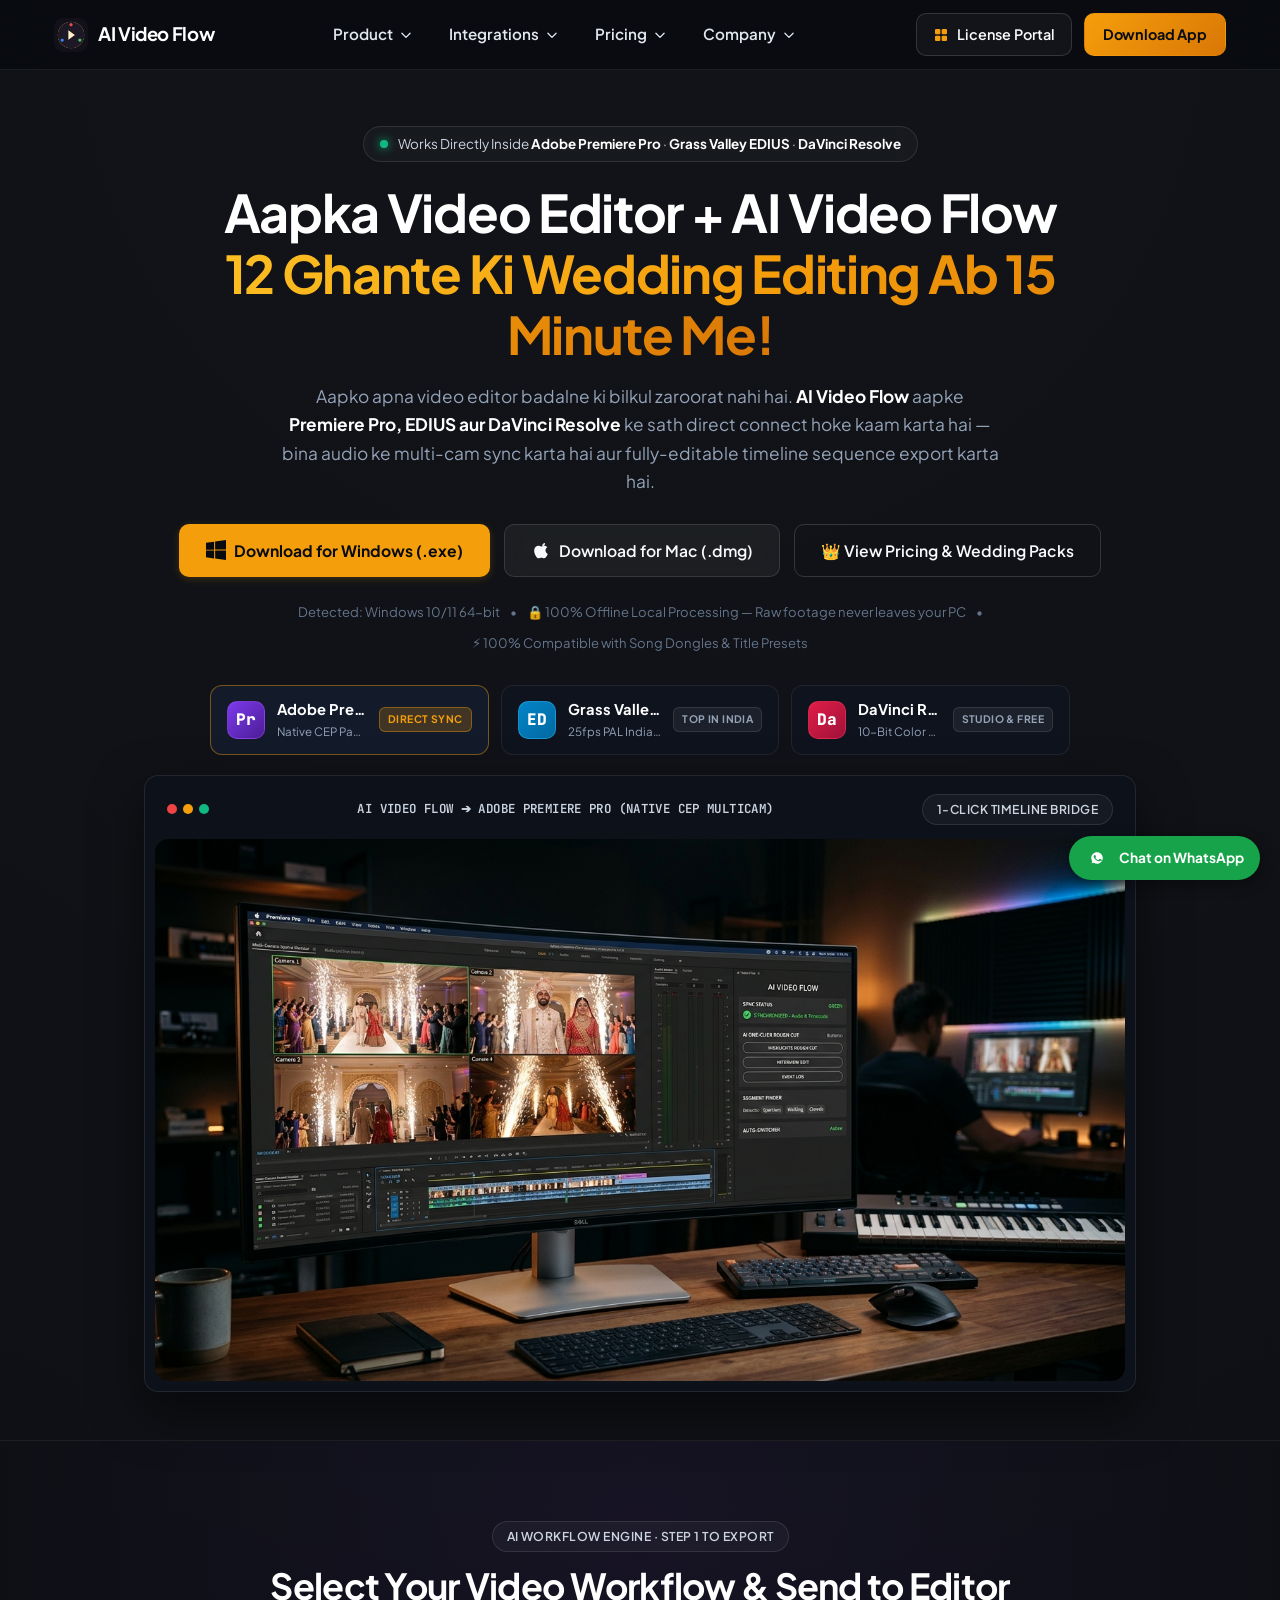
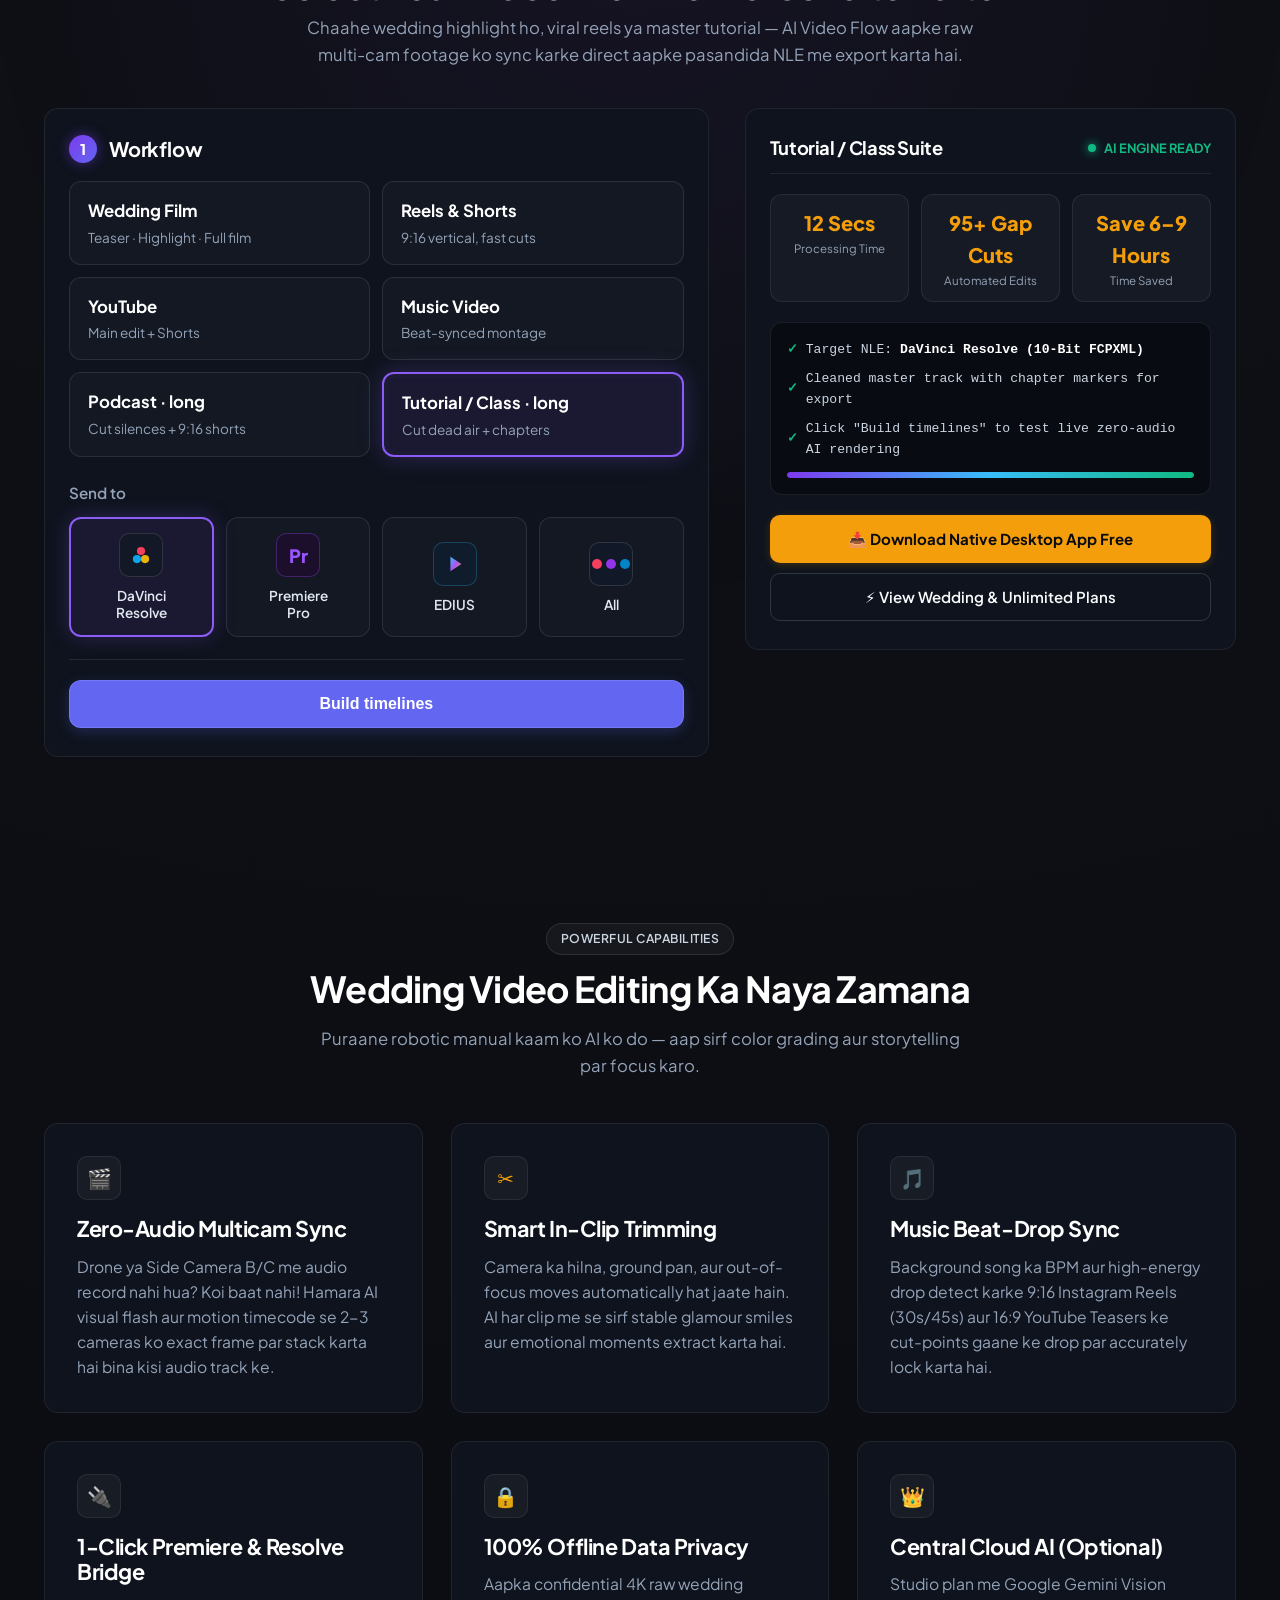
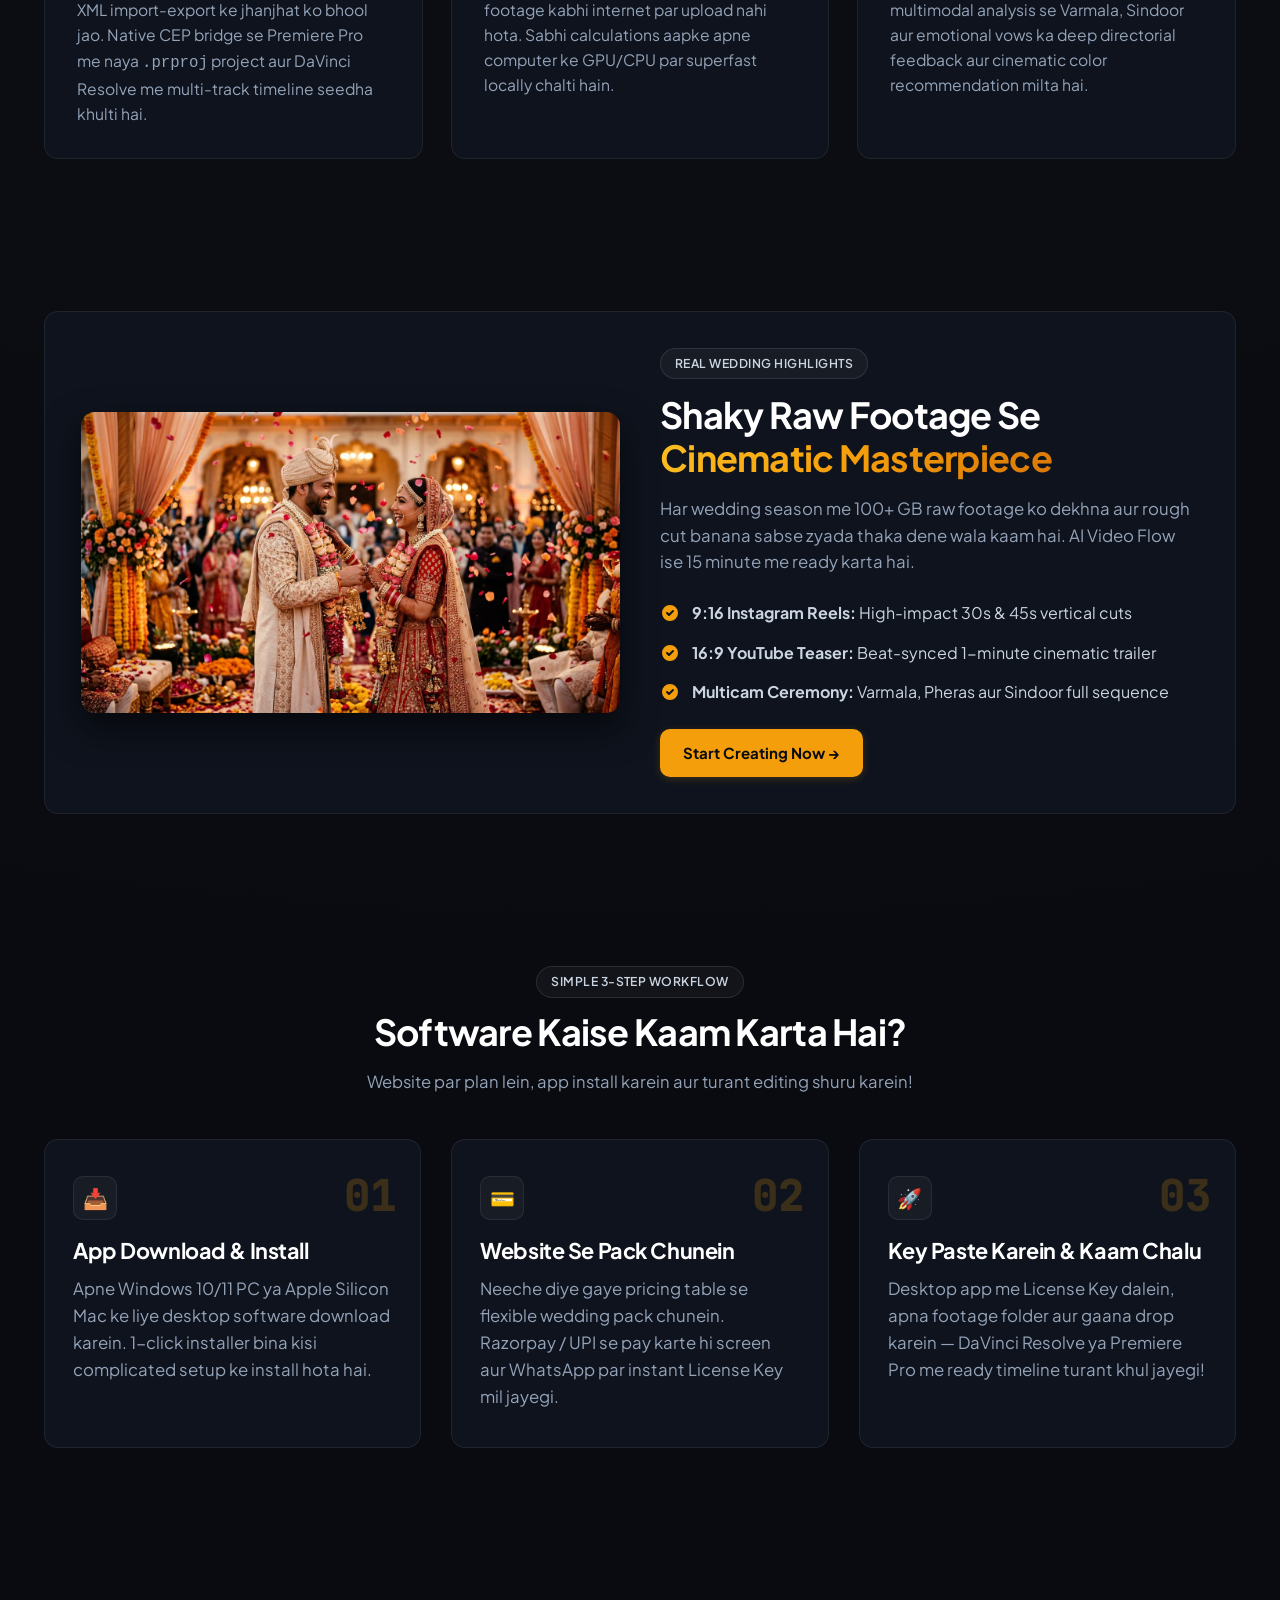
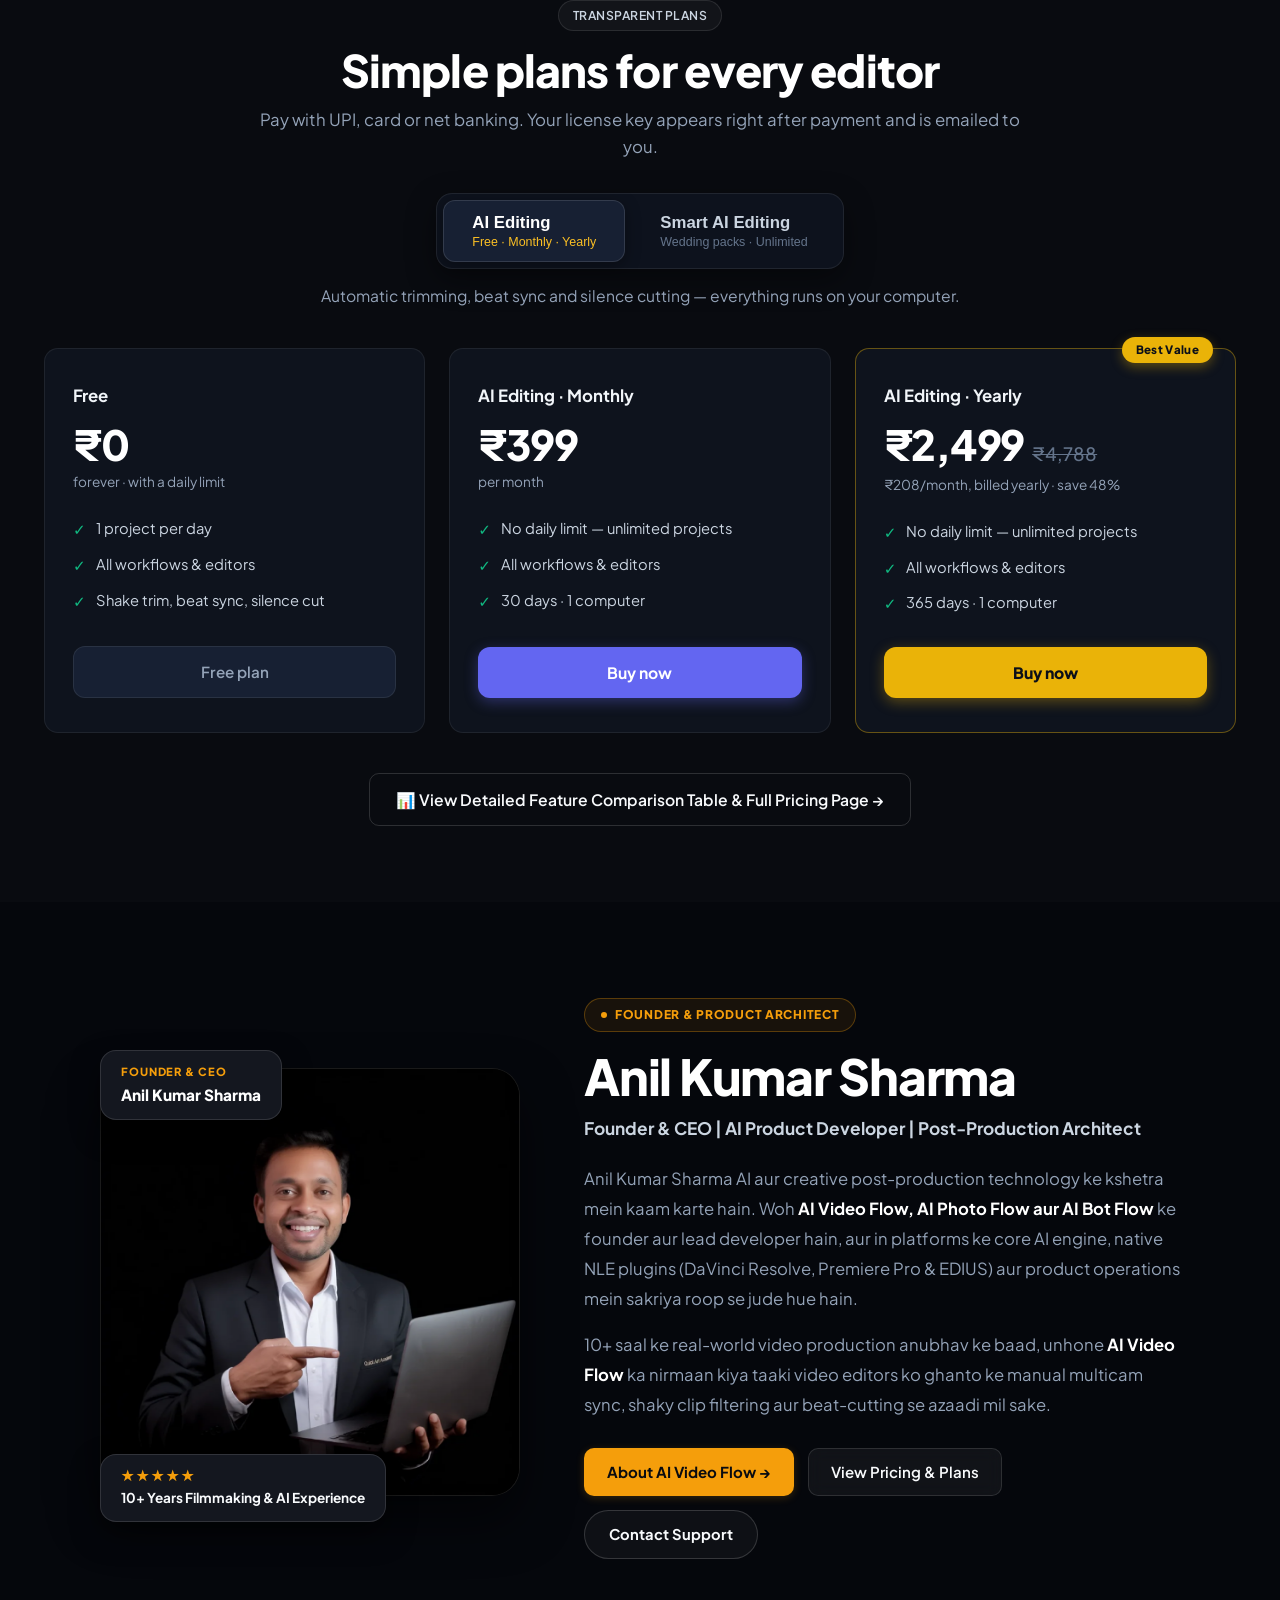
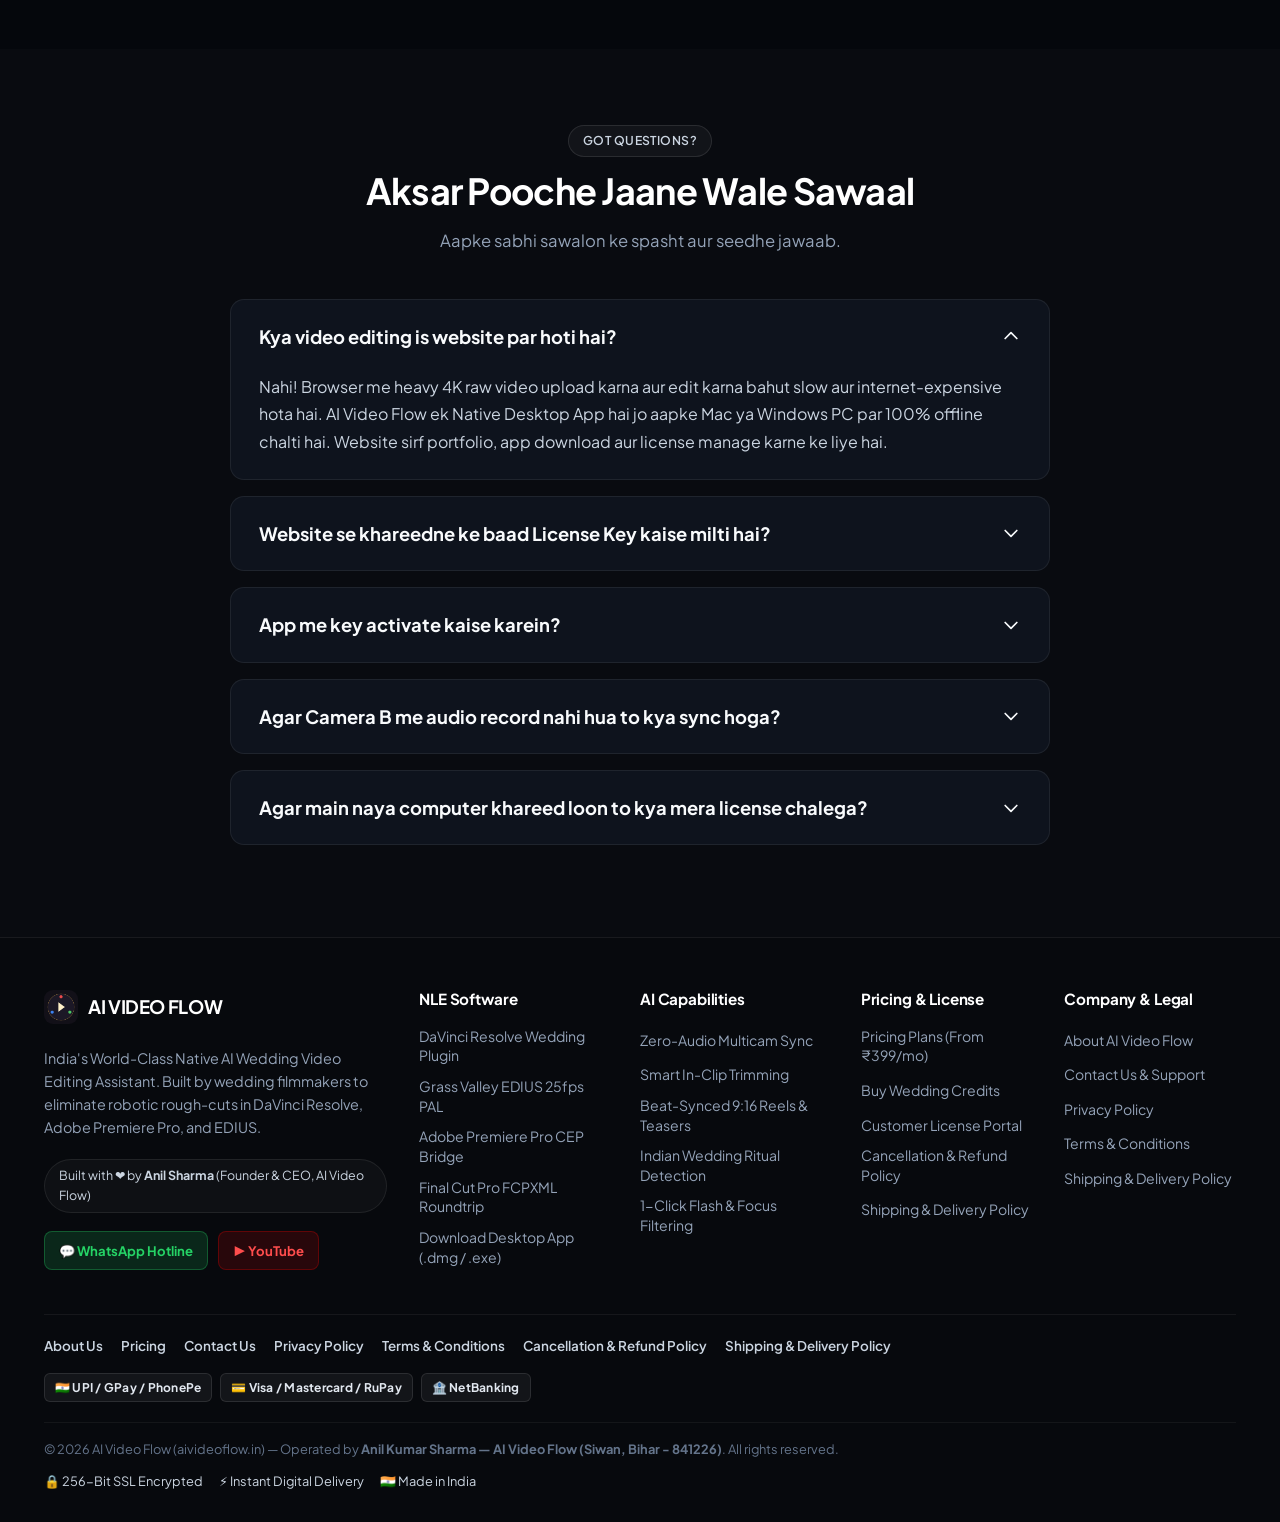
==== commit fe7afddb: "Update Header dropdowns to clean outline icon + bold title + 2-line subtitle style with Dashboard bu" ====
--- a/index.html
+++ b/index.html
@@ -37,7 +37,7 @@
   <link rel="preconnect" href="https://fonts.googleapis.com">
   <link rel="preconnect" href="https://fonts.gstatic.com" crossorigin>
   <link href="https://fonts.googleapis.com/css2?family=JetBrains+Mono:wght@500;700&family=Plus+Jakarta+Sans:wght@400;500;600;700;800&display=swap" rel="stylesheet">
-  <link rel="stylesheet" href="css/style.css?v=5.3">
+  <link rel="stylesheet" href="css/style.css?v=5.4">
 
   <!-- JSON-LD Structured Data: WebSite + Organization + SoftwareApplication + FAQPage -->
   <script type="application/ld+json">
@@ -220,7 +220,7 @@
 </head>
 <body>
     <!-- Site Navigation -->
-      <!-- Site Navigation -->
+        <!-- Site Navigation -->
   <header class="site-header">
     <div class="container nav-wrapper">
       <a href="index.html" class="brand-logo">
@@ -229,7 +229,7 @@
       </a>
 
       <ul class="nav-links">
-        <!-- Product Dropdown -->
+        <!-- 1. Product Dropdown -->
         <li class="has-dropdown">
           <a href="index.html#workflows">
             Product
@@ -238,40 +238,52 @@
           <ul class="dropdown-menu">
             <li>
               <a href="index.html#workflows">
-                <span class="dd-icon-box">
-                  <svg fill="none" stroke="currentColor" stroke-width="2" viewBox="0 0 24 24"><path stroke-linecap="round" stroke-linejoin="round" d="M14.752 11.168l-3.197-2.132A1 1 0 0010 9.87v4.263a1 1 0 001.555.832l3.197-2.132a1 1 0 000-1.664z"/><path stroke-linecap="round" stroke-linejoin="round" d="M21 12a9 9 0 11-18 0 9 9 0 0118 0z"/></svg>
-                </span>
-                <span>AI Workflows</span>
+                <span class="dd-outline-icon">
+                  <svg viewBox="0 0 24 24"><rect x="3" y="4" width="18" height="16" rx="3"/><path stroke-linecap="round" stroke-linejoin="round" d="M10 9l5 3-5 3V9z"/></svg>
+                </span>
+                <div class="dd-text-block">
+                  <strong>AI Video Workflows</strong>
+                  <span>Automated rough-cuts for Weddings, Reels, YouTube, Podcasts &amp; Tutorials.</span>
+                </div>
               </a>
             </li>
             <li>
               <a href="zero-audio-multicam-sync.html">
-                <span class="dd-icon-box">
-                  <svg fill="none" stroke="currentColor" stroke-width="2" viewBox="0 0 24 24"><path stroke-linecap="round" stroke-linejoin="round" d="M13 10V3L4 14h7v7l9-11h-7z"/></svg>
-                </span>
-                <span>Zero-Audio Multicam</span>
+                <span class="dd-outline-icon">
+                  <svg viewBox="0 0 24 24"><path stroke-linecap="round" stroke-linejoin="round" d="M13 10V3L4 14h7v7l9-11h-7z"/></svg>
+                </span>
+                <div class="dd-text-block">
+                  <strong>Zero-Audio Multicam Sync</strong>
+                  <span>Frame-accurate sync for 2–8 cameras &amp; drones without scratch audio.</span>
+                </div>
               </a>
             </li>
             <li>
               <a href="index.html#features">
-                <span class="dd-icon-box">
-                  <svg fill="none" stroke="currentColor" stroke-width="2" viewBox="0 0 24 24"><path stroke-linecap="round" stroke-linejoin="round" d="M5 3v4M3 5h4M6 17v4m-2-2h4m5-16l2.286 6.857L21 12l-5.714 2.143L13 21l-2.286-6.857L5 12l5.714-2.143L13 3z"/></svg>
-                </span>
-                <span>Core Capabilities</span>
+                <span class="dd-outline-icon">
+                  <svg viewBox="0 0 24 24"><path stroke-linecap="round" stroke-linejoin="round" d="M9.663 17h4.673M12 3v1m6.364 1.636l-.707.707M21 12h-1M4 12H3m3.343-5.657l-.707-.707m2.828 9.9a5 5 0 117.072 0l-.548.547A3.374 3.374 0 0014 18.469V19a2 2 0 11-4 0v-.531c0-.895-.356-1.754-.988-2.386l-.548-.547z"/></svg>
+                </span>
+                <div class="dd-text-block">
+                  <strong>Core AI Capabilities</strong>
+                  <span>Smart shaky-clip trimming, Indian ritual detection &amp; music beat sync.</span>
+                </div>
               </a>
             </li>
             <li>
               <a href="index.html#download">
-                <span class="dd-icon-box">
-                  <svg fill="none" stroke="currentColor" stroke-width="2" viewBox="0 0 24 24"><path stroke-linecap="round" stroke-linejoin="round" d="M4 16v1a3 3 0 003 3h10a3 3 0 003-3v-1m-4-4l-4 4m0 0l-4-4m4 4V4"/></svg>
-                </span>
-                <span>Download Desktop App</span>
+                <span class="dd-outline-icon">
+                  <svg viewBox="0 0 24 24"><path stroke-linecap="round" stroke-linejoin="round" d="M4 16v1a3 3 0 003 3h10a3 3 0 003-3v-1m-4-4l-4 4m0 0l-4-4m4 4V4"/></svg>
+                </span>
+                <div class="dd-text-block">
+                  <strong>Download Desktop App</strong>
+                  <span>100% offline native installer for Windows 10/11 (.exe) and macOS (.dmg).</span>
+                </div>
               </a>
             </li>
           </ul>
         </li>
 
-        <!-- Integrations Dropdown -->
+        <!-- 2. Integrations Dropdown -->
         <li class="has-dropdown">
           <a href="index.html#editors">
             Integrations
@@ -280,35 +292,95 @@
           <ul class="dropdown-menu">
             <li>
               <a href="davinci-resolve-wedding-editing.html">
-                <span class="dd-icon-box">
-                  <svg fill="none" stroke="currentColor" stroke-width="2" viewBox="0 0 24 24"><circle cx="12" cy="8" r="3"/><circle cx="7" cy="16" r="3"/><circle cx="17" cy="16" r="3"/></svg>
-                </span>
-                <span>DaVinci Resolve</span>
+                <span class="dd-outline-icon">
+                  <svg viewBox="0 0 24 24"><circle cx="12" cy="8" r="3"/><circle cx="7" cy="16" r="3"/><circle cx="17" cy="16" r="3"/></svg>
+                </span>
+                <div class="dd-text-block">
+                  <strong>DaVinci Resolve</strong>
+                  <span>10-Bit color &amp; native FCPXML multicam timeline interchange.</span>
+                </div>
               </a>
             </li>
             <li>
               <a href="premiere-pro-wedding-editing.html">
-                <span class="dd-icon-box">
-                  <svg fill="none" stroke="currentColor" stroke-width="2" viewBox="0 0 24 24"><rect x="3" y="4" width="18" height="16" rx="3"/><path stroke-linecap="round" stroke-linejoin="round" d="M8 15V9h3a2 2 0 010 4H8m7 2v-4a2 2 0 012-2"/></svg>
-                </span>
-                <span>Adobe Premiere Pro</span>
+                <span class="dd-outline-icon">
+                  <svg viewBox="0 0 24 24"><rect x="3" y="4" width="18" height="16" rx="3"/><path stroke-linecap="round" stroke-linejoin="round" d="M8 15V9h3a2 2 0 010 4H8m7 2v-4a2 2 0 012-2"/></svg>
+                </span>
+                <div class="dd-text-block">
+                  <strong>Adobe Premiere Pro</strong>
+                  <span>Direct CEP sequence bridge for instant multi-track editing.</span>
+                </div>
               </a>
             </li>
             <li>
               <a href="edius-wedding-video-editing.html">
-                <span class="dd-icon-box">
-                  <svg fill="none" stroke="currentColor" stroke-width="2" viewBox="0 0 24 24"><path stroke-linecap="round" stroke-linejoin="round" d="M15 10l4.553-2.276A1 1 0 0121 8.618v6.764a1 1 0 01-1.447.894L15 14M5 18h8a2 2 0 002-2V8a2 2 0 00-2-2H5a2 2 0 00-2 2v8a2 2 0 002 2z"/></svg>
-                </span>
-                <span>Grass Valley EDIUS</span>
+                <span class="dd-outline-icon">
+                  <svg viewBox="0 0 24 24"><path stroke-linecap="round" stroke-linejoin="round" d="M15 10l4.553-2.276A1 1 0 0121 8.618v6.764a1 1 0 01-1.447.894L15 14M5 18h8a2 2 0 002-2V8a2 2 0 00-2-2H5a2 2 0 00-2 2v8a2 2 0 002 2z"/></svg>
+                </span>
+                <div class="dd-text-block">
+                  <strong>Grass Valley EDIUS</strong>
+                  <span>Frame-accurate 25fps PAL sequences engineered for Indian studios.</span>
+                </div>
               </a>
             </li>
           </ul>
         </li>
 
-        <!-- Pricing -->
-        <li><a href="pricing.html">Pricing</a></li>
-
-        <!-- Company Dropdown (Exact Match to Reference Image!) -->
+        <!-- 3. Pricing Dropdown (Exact Match to Screenshot!) -->
+        <li class="has-dropdown">
+          <a href="pricing.html">
+            Pricing
+            <svg class="nav-chevron" viewBox="0 0 24 24"><path stroke-linecap="round" stroke-linejoin="round" d="M19 9l-7 7-7-7"/></svg>
+          </a>
+          <ul class="dropdown-menu">
+            <li>
+              <a href="pricing.html">
+                <span class="dd-outline-icon">
+                  <svg viewBox="0 0 24 24"><rect x="3" y="5" width="18" height="14" rx="2"/><path stroke-linecap="round" stroke-linejoin="round" d="M3 10h18M7 15h2"/></svg>
+                </span>
+                <div class="dd-text-block">
+                  <strong>Pricing Plans</strong>
+                  <span>Compare subscription options (Free, ₹399/mo, ₹2,499/yr) and choose the right plan.</span>
+                </div>
+              </a>
+            </li>
+            <li>
+              <a href="pricing.html">
+                <span class="dd-outline-icon">
+                  <svg viewBox="0 0 24 24"><ellipse cx="12" cy="6" rx="7" ry="3"/><path stroke-linecap="round" stroke-linejoin="round" d="M5 6v6c0 1.66 3.13 3 7 3s7-1.34 7-3V6"/><path stroke-linecap="round" stroke-linejoin="round" d="M5 12v6c0 1.66 3.13 3 7 3s7-1.34 7-3v-6"/></svg>
+                </span>
+                <div class="dd-text-block">
+                  <strong>Smart AI Wedding Packs</strong>
+                  <span>Per-wedding credit packs (5, 11 &amp; 30 weddings) with lifetime validity.</span>
+                </div>
+              </a>
+            </li>
+            <li>
+              <a href="https://license.aivideoflow.in/index.php/buy" target="_blank">
+                <span class="dd-outline-icon">
+                  <svg viewBox="0 0 24 24"><path stroke-linecap="round" stroke-linejoin="round" d="M7 7h.01M7 3h5c.512 0 1.024.195 1.414.586l7 7a2 2 0 010 2.828l-7 7a2 2 0 01-2.828 0l-7-7A1.994 1.994 0 013 12V7a4 4 0 014-4z"/></svg>
+                </span>
+                <div class="dd-text-block">
+                  <strong>Buy Instant License Key</strong>
+                  <span>Pay securely via UPI, card or netbanking with instant WhatsApp delivery.</span>
+                </div>
+              </a>
+            </li>
+            <li>
+              <a href="contact.html">
+                <span class="dd-outline-icon">
+                  <svg viewBox="0 0 24 24"><circle cx="12" cy="12" r="9"/><path stroke-linecap="round" stroke-linejoin="round" d="M9 12l2 2 4-4"/></svg>
+                </span>
+                <div class="dd-text-block">
+                  <strong>Studio &amp; Setup Assistance</strong>
+                  <span>Expert assistance for multi-PC studio licensing, setup, and onboarding.</span>
+                </div>
+              </a>
+            </li>
+          </ul>
+        </li>
+
+        <!-- 4. Company Dropdown -->
         <li class="has-dropdown">
           <a href="about.html">
             Company
@@ -317,34 +389,46 @@
           <ul class="dropdown-menu menu-right">
             <li>
               <a href="about.html">
-                <span class="dd-icon-box">
-                  <svg fill="currentColor" viewBox="0 0 24 24"><path d="M4 21V5a2 2 0 012-2h8a2 2 0 012 2v16h2v2H2v-2h2zm4-14v2h2V7H8zm0 4v2h2v-2H8zm0 4v2h2v-2H8zm4-8v2h2V7h-2zm0 4v2h2v-2h-2zm0 4v2h2v-2h-2z"/></svg>
-                </span>
-                <span>About Us</span>
+                <span class="dd-outline-icon">
+                  <svg viewBox="0 0 24 24"><path stroke-linecap="round" stroke-linejoin="round" d="M19 21V5a2 2 0 00-2-2H7a2 2 0 00-2 2v16m14 0h2m-2 0h-5m-9 0H3m2 0h5M9 7h1m-1 4h1m4-4h1m-1 4h1m-5 10v-5a1 1 0 011-1h2a1 1 0 011 1v5m-4 0h4"/></svg>
+                </span>
+                <div class="dd-text-block">
+                  <strong>About Us</strong>
+                  <span>Meet Founder &amp; CEO Anil Kumar Sharma and our AI product architecture.</span>
+                </div>
               </a>
             </li>
             <li>
               <a href="contact.html">
-                <span class="dd-icon-box">
-                  <svg fill="currentColor" viewBox="0 0 24 24"><path d="M20 4H4c-1.1 0-1.99.9-1.99 2L2 18c0 1.1.9 2 2 2h16c1.1 0 2-.9 2-2V6c0-1.1-.9-2-2-2zm0 4l-8 5-8-5V6l8 5 8-5v2z"/></svg>
-                </span>
-                <span>Contact Us</span>
+                <span class="dd-outline-icon">
+                  <svg viewBox="0 0 24 24"><path stroke-linecap="round" stroke-linejoin="round" d="M3 8l7.89 5.26a2 2 0 002.22 0L21 8M5 19h14a2 2 0 002-2V7a2 2 0 00-2-2H5a2 2 0 00-2 2v10a2 2 0 002 2z"/></svg>
+                </span>
+                <div class="dd-text-block">
+                  <strong>Contact &amp; Support</strong>
+                  <span>Direct technical support via WhatsApp hotline, phone call, or email.</span>
+                </div>
               </a>
             </li>
             <li>
               <a href="privacy.html">
-                <span class="dd-icon-box">
-                  <svg fill="currentColor" viewBox="0 0 24 24"><path d="M12 1L3 5v6c0 5.55 3.84 10.74 9 12 5.16-1.26 9-6.45 9-12V5l-9-4zm-2 16l-4-4 1.41-1.41L10 14.17l6.59-6.59L18 9l-8 8z"/></svg>
-                </span>
-                <span>Privacy Policy</span>
+                <span class="dd-outline-icon">
+                  <svg viewBox="0 0 24 24"><path stroke-linecap="round" stroke-linejoin="round" d="M9 12l2 2 4-4m5.618-4.016A11.955 11.955 0 0112 2.944a11.955 11.955 0 01-8.618 3.04A12.02 12.02 0 003 9c0 5.591 3.824 10.29 9 11.622 5.176-1.332 9-6.03 9-11.622 0-1.042-.133-2.052-.382-3.016z"/></svg>
+                </span>
+                <div class="dd-text-block">
+                  <strong>Privacy &amp; Data Security</strong>
+                  <span>100% local offline processing — your raw footage never leaves your PC.</span>
+                </div>
               </a>
             </li>
             <li>
               <a href="refund.html">
-                <span class="dd-icon-box">
-                  <svg fill="currentColor" viewBox="0 0 24 24"><path d="M14 2H6c-1.1 0-1.99.9-1.99 2L4 20c0 1.1.89 2 1.99 2H18c1.1 0 2-.9 2-2V8l-6-6zm2 16H8v-2h8v2zm0-4H8v-2h8v2zm-3-5V3.5L18.5 9H13z"/></svg>
-                </span>
-                <span>Refund &amp; Terms</span>
+                <span class="dd-outline-icon">
+                  <svg viewBox="0 0 24 24"><path stroke-linecap="round" stroke-linejoin="round" d="M9 12h6m-6 4h6m2 5H7a2 2 0 01-2-2V5a2 2 0 012-2h5.586a1 1 0 01.707.293l5.414 5.414a1 1 0 01.293.707V19a2 2 0 01-2 2z"/></svg>
+                </span>
+                <div class="dd-text-block">
+                  <strong>Terms, Refund &amp; Delivery</strong>
+                  <span>7-day money-back guarantee and instant electronic license delivery.</span>
+                </div>
               </a>
             </li>
           </ul>
@@ -352,13 +436,16 @@
 
         <!-- Mobile Drawer CTA -->
         <li class="mobile-drawer-cta">
-          <a href="https://license.aivideoflow.in/index.php/admin" target="_blank" class="btn btn-secondary">License Portal</a>
+          <a href="https://license.aivideoflow.in/index.php/admin" target="_blank" class="btn btn-secondary">License Dashboard</a>
           <a href="index.html#download" class="btn btn-primary">Download App</a>
         </li>
       </ul>
 
       <div class="nav-actions">
-        <a href="https://license.aivideoflow.in/index.php/admin" target="_blank" class="nav-portal-link">License Portal</a>
+        <a href="https://license.aivideoflow.in/index.php/admin" target="_blank" class="nav-dashboard-btn">
+          <svg fill="currentColor" viewBox="0 0 24 24"><rect x="3" y="3" width="8" height="8" rx="1.5"/><rect x="13" y="3" width="8" height="8" rx="1.5"/><rect x="3" y="13" width="8" height="8" rx="1.5"/><rect x="13" y="13" width="8" height="8" rx="1.5"/></svg>
+          License Portal
+        </a>
         <a href="index.html#download" class="btn btn-primary">Download App</a>
         <button class="mobile-toggle" aria-label="Toggle Navigation">☰</button>
       </div>
--- a/css/style.css
+++ b/css/style.css
@@ -4345,14 +4345,14 @@
 }
 
 /* ==========================================================================
-   Clean, Professional SaaS Header Refinement (Pill Trigger + Icon-Box Card)
+   Clean SaaS Header — Outline Icon + Title + Description Dropdown Style
    ========================================================================== */
 .site-header {
-  background: rgba(9, 11, 16, 0.92);
+  background: rgba(9, 11, 16, 0.94);
   backdrop-filter: blur(18px);
   -webkit-backdrop-filter: blur(18px);
   border-bottom: 1px solid rgba(255, 255, 255, 0.08);
-  padding: 12px 0;
+  padding: 13px 0;
 }
 
 .nav-wrapper {
@@ -4361,7 +4361,7 @@
   display: flex;
   align-items: center;
   justify-content: space-between;
-  gap: 20px;
+  gap: 24px;
 }
 
 .brand-logo {
@@ -4379,7 +4379,7 @@
 }
 
 .brand-name {
-  font-size: 1.15rem;
+  font-size: 1.16rem;
   font-weight: 700;
   color: #ffffff;
   letter-spacing: -0.02em;
@@ -4388,34 +4388,32 @@
 .nav-links {
   display: flex;
   align-items: center;
-  gap: 8px;
+  gap: 28px;
   list-style: none;
   margin: 0;
   padding: 0;
 }
 
-/* Pill-Styled Top Nav Links (Matching Reference Image) */
+/* Clean Borderless Top Nav Trigger (Exact Match to "Pricing v" in Screenshot) */
 .nav-links > li > a {
   display: inline-flex;
   align-items: center;
-  gap: 8px;
-  color: #cbd5e1;
-  font-size: 0.93rem;
+  gap: 6px;
+  color: #e2e8f0;
+  font-size: 0.95rem;
   font-weight: 600;
   text-decoration: none;
-  padding: 8px 18px;
-  border-radius: 999px;
-  border: 1px solid transparent;
+  padding: 8px 4px;
+  border: none;
   background: transparent;
-  transition: all 0.2s ease;
+  transition: color 0.18s ease;
 }
 
 .nav-links > li > a:hover,
 .nav-links > li:hover > a,
 .nav-links > li > a.active {
   color: #fbbf24;
-  background: rgba(245, 158, 11, 0.1);
-  border-color: rgba(245, 158, 11, 0.35);
+  background: transparent;
 }
 
 .nav-chevron {
@@ -4424,20 +4422,20 @@
   stroke: currentColor;
   stroke-width: 2.2;
   fill: none;
-  transition: transform 0.22s ease;
+  transition: transform 0.2s ease;
 }
 
 .has-dropdown:hover > a .nav-chevron {
   transform: rotate(180deg);
 }
 
-/* Rounded Card Dropdown with Soft Icon Boxes (Matching Reference Image) */
+/* Wide Dropdown Card with Standalone Outline Icon + Title + Subtitle */
 .dropdown-menu {
-  min-width: 270px;
-  background: #0e131f;
-  border: 1px solid rgba(255, 255, 255, 0.12);
-  border-radius: 20px;
-  box-shadow: 0 22px 50px rgba(0, 0, 0, 0.7), 0 0 0 1px rgba(255, 255, 255, 0.04);
+  min-width: 350px;
+  background: #0d121d;
+  border: 1px solid rgba(255, 255, 255, 0.1);
+  border-radius: 18px;
+  box-shadow: 0 24px 60px rgba(0, 0, 0, 0.75);
   padding: 12px;
   margin-top: 10px;
 }
@@ -4453,88 +4451,128 @@
 .dropdown-menu li a {
   display: flex;
   align-items: center;
-  gap: 14px;
-  padding: 10px 12px;
-  font-size: 0.96rem;
-  font-weight: 600;
-  color: #e2e8f0;
-  border-radius: 14px;
-  transition: all 0.2s ease;
+  gap: 16px;
+  padding: 13px 16px;
+  border-radius: 12px;
+  text-decoration: none;
+  transition: background 0.18s ease;
+  white-space: normal !important;
 }
 
 .dropdown-menu li a:hover {
-  background: rgba(245, 158, 11, 0.08);
-  color: #ffffff;
+  background: rgba(245, 158, 11, 0.09);
   transform: none;
 }
 
-.dd-icon-box {
-  width: 40px;
-  height: 40px;
-  border-radius: 11px;
-  background: rgba(245, 158, 11, 0.1);
-  border: 1px solid rgba(245, 158, 11, 0.26);
+.dd-outline-icon {
+  width: 26px;
+  height: 26px;
   color: #f59e0b;
   display: inline-flex;
   align-items: center;
   justify-content: center;
   flex-shrink: 0;
-  transition: all 0.2s ease;
-}
-
-.dropdown-menu li a:hover .dd-icon-box {
-  background: rgba(245, 158, 11, 0.18);
-  border-color: rgba(245, 158, 11, 0.45);
+  transition: color 0.18s ease, transform 0.18s ease;
+}
+
+.dropdown-menu li a:hover .dd-outline-icon {
   color: #fbbf24;
-  transform: scale(1.04);
-}
-
-.dd-icon-box svg {
-  width: 20px;
-  height: 20px;
-}
-
+  transform: scale(1.06);
+}
+
+.dd-outline-icon svg {
+  width: 24px;
+  height: 24px;
+  stroke: currentColor;
+  stroke-width: 1.9;
+  fill: none;
+}
+
+.dd-text-block {
+  display: flex;
+  flex-direction: column;
+  gap: 3px;
+  text-align: left;
+}
+
+.dd-text-block strong {
+  font-size: 0.96rem;
+  font-weight: 700;
+  color: #f8fafc;
+  line-height: 1.25;
+  display: block;
+}
+
+.dd-text-block span {
+  font-size: 0.83rem;
+  font-weight: 400;
+  color: #94a3b8;
+  line-height: 1.42;
+  display: block;
+}
+
+.dropdown-menu li a:hover .dd-text-block strong {
+  color: #ffffff;
+}
+
+.dropdown-menu li a:hover .dd-text-block span {
+  color: #cbd5e1;
+}
+
+/* Right Header Action Buttons (Dashboard-style Icon Button + Primary CTA) */
 .nav-actions {
   display: flex;
   align-items: center;
-  gap: 14px;
-}
-
-.nav-portal-link {
-  color: #cbd5e1;
+  gap: 12px;
+}
+
+.nav-dashboard-btn {
+  display: inline-flex;
+  align-items: center;
+  gap: 8px;
+  color: #f8fafc;
   font-size: 0.9rem;
   font-weight: 600;
   text-decoration: none;
-  padding: 8px 14px;
-  border-radius: 999px;
-  border: 1px solid rgba(255, 255, 255, 0.12);
-  background: rgba(255, 255, 255, 0.03);
+  padding: 9px 16px;
+  border-radius: 10px;
+  border: 1px solid rgba(255, 255, 255, 0.14);
+  background: rgba(255, 255, 255, 0.04);
   transition: all 0.2s ease;
 }
 
-.nav-portal-link:hover {
+.nav-dashboard-btn svg {
+  width: 16px;
+  height: 16px;
+  color: #f59e0b;
+}
+
+.nav-dashboard-btn:hover {
+  background: rgba(255, 255, 255, 0.09);
+  border-color: rgba(255, 255, 255, 0.25);
   color: #ffffff;
-  border-color: rgba(255, 255, 255, 0.25);
-  background: rgba(255, 255, 255, 0.07);
 }
 
 .nav-actions .btn-primary {
   padding: 9px 18px;
-  font-size: 0.88rem;
+  font-size: 0.9rem;
   font-weight: 700;
-  border-radius: 999px !important;
+  border-radius: 10px !important;
   box-shadow: none;
 }
 
 @media (max-width: 992px) {
-  .nav-portal-link {
+  .nav-dashboard-btn {
     display: none;
   }
-}
-
-
-
-
-
-
-
+  .dropdown-menu {
+    min-width: 100%;
+  }
+}
+
+
+
+
+
+
+
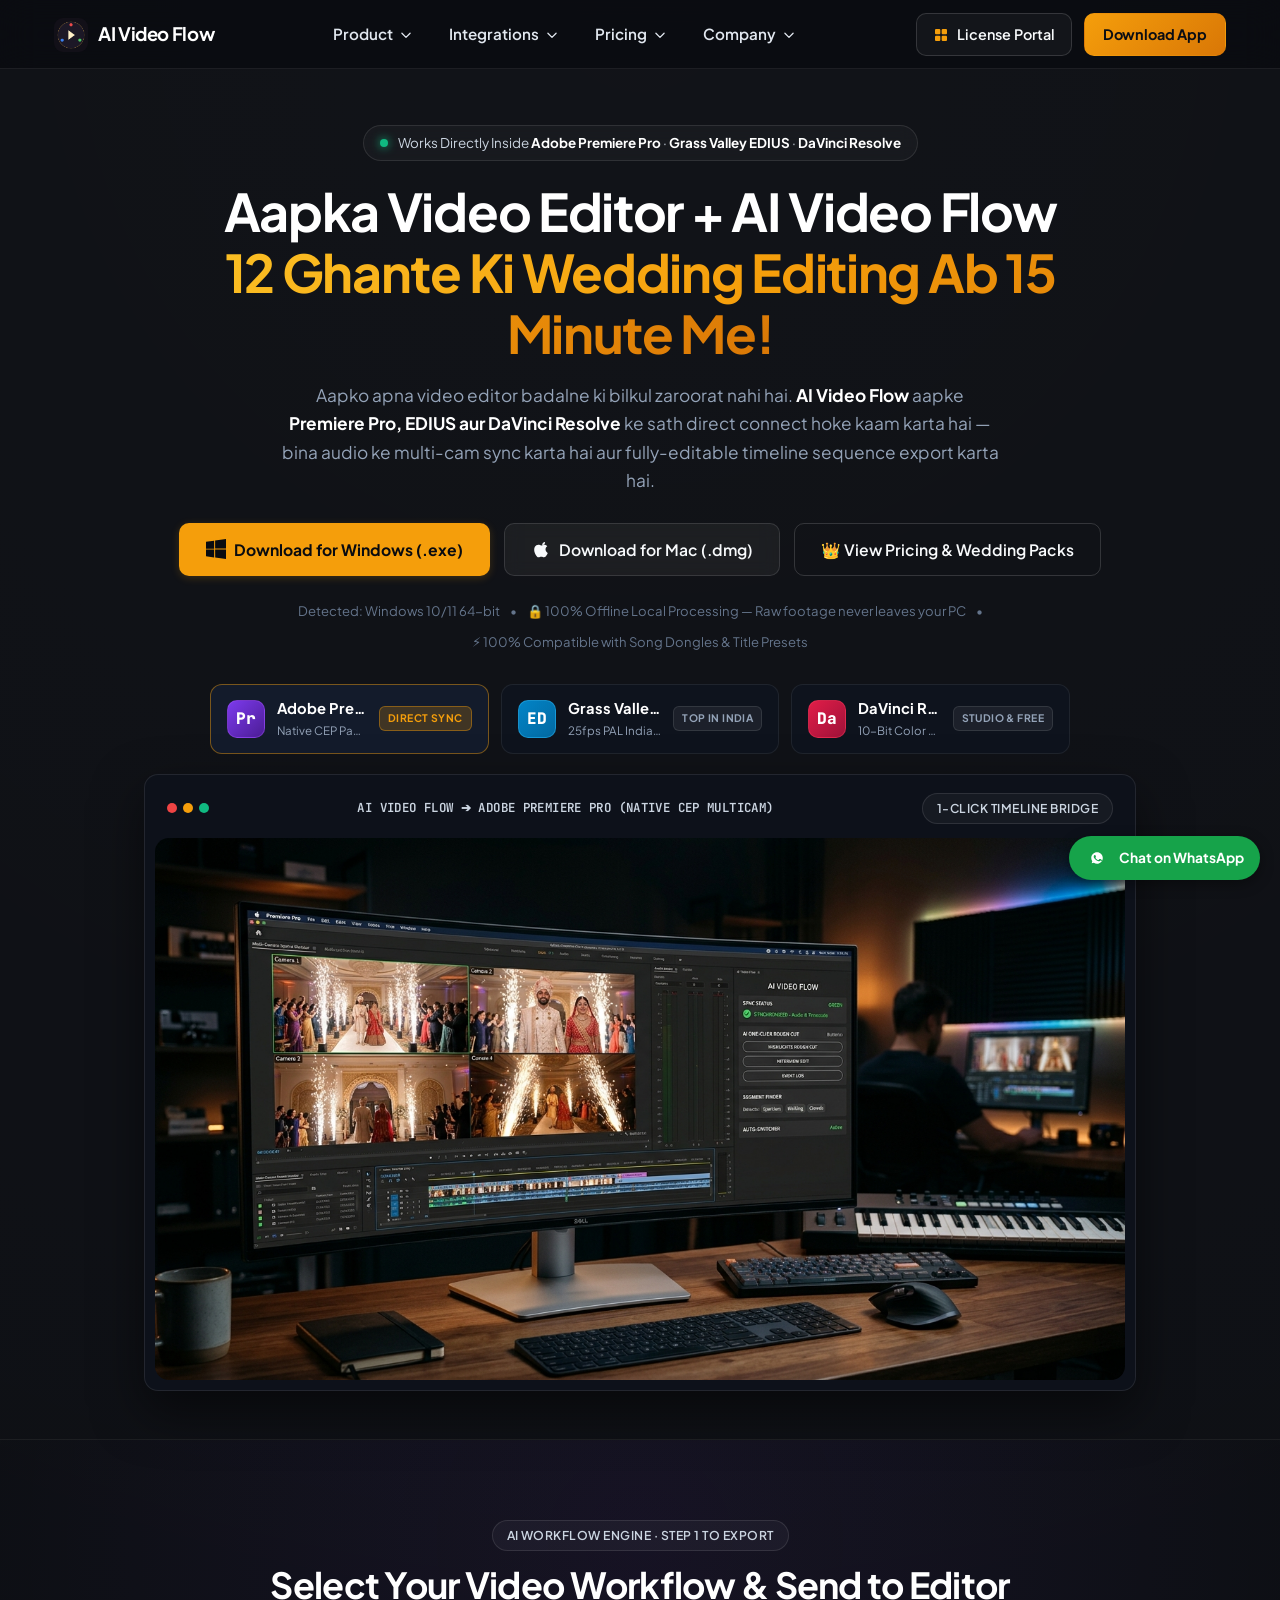
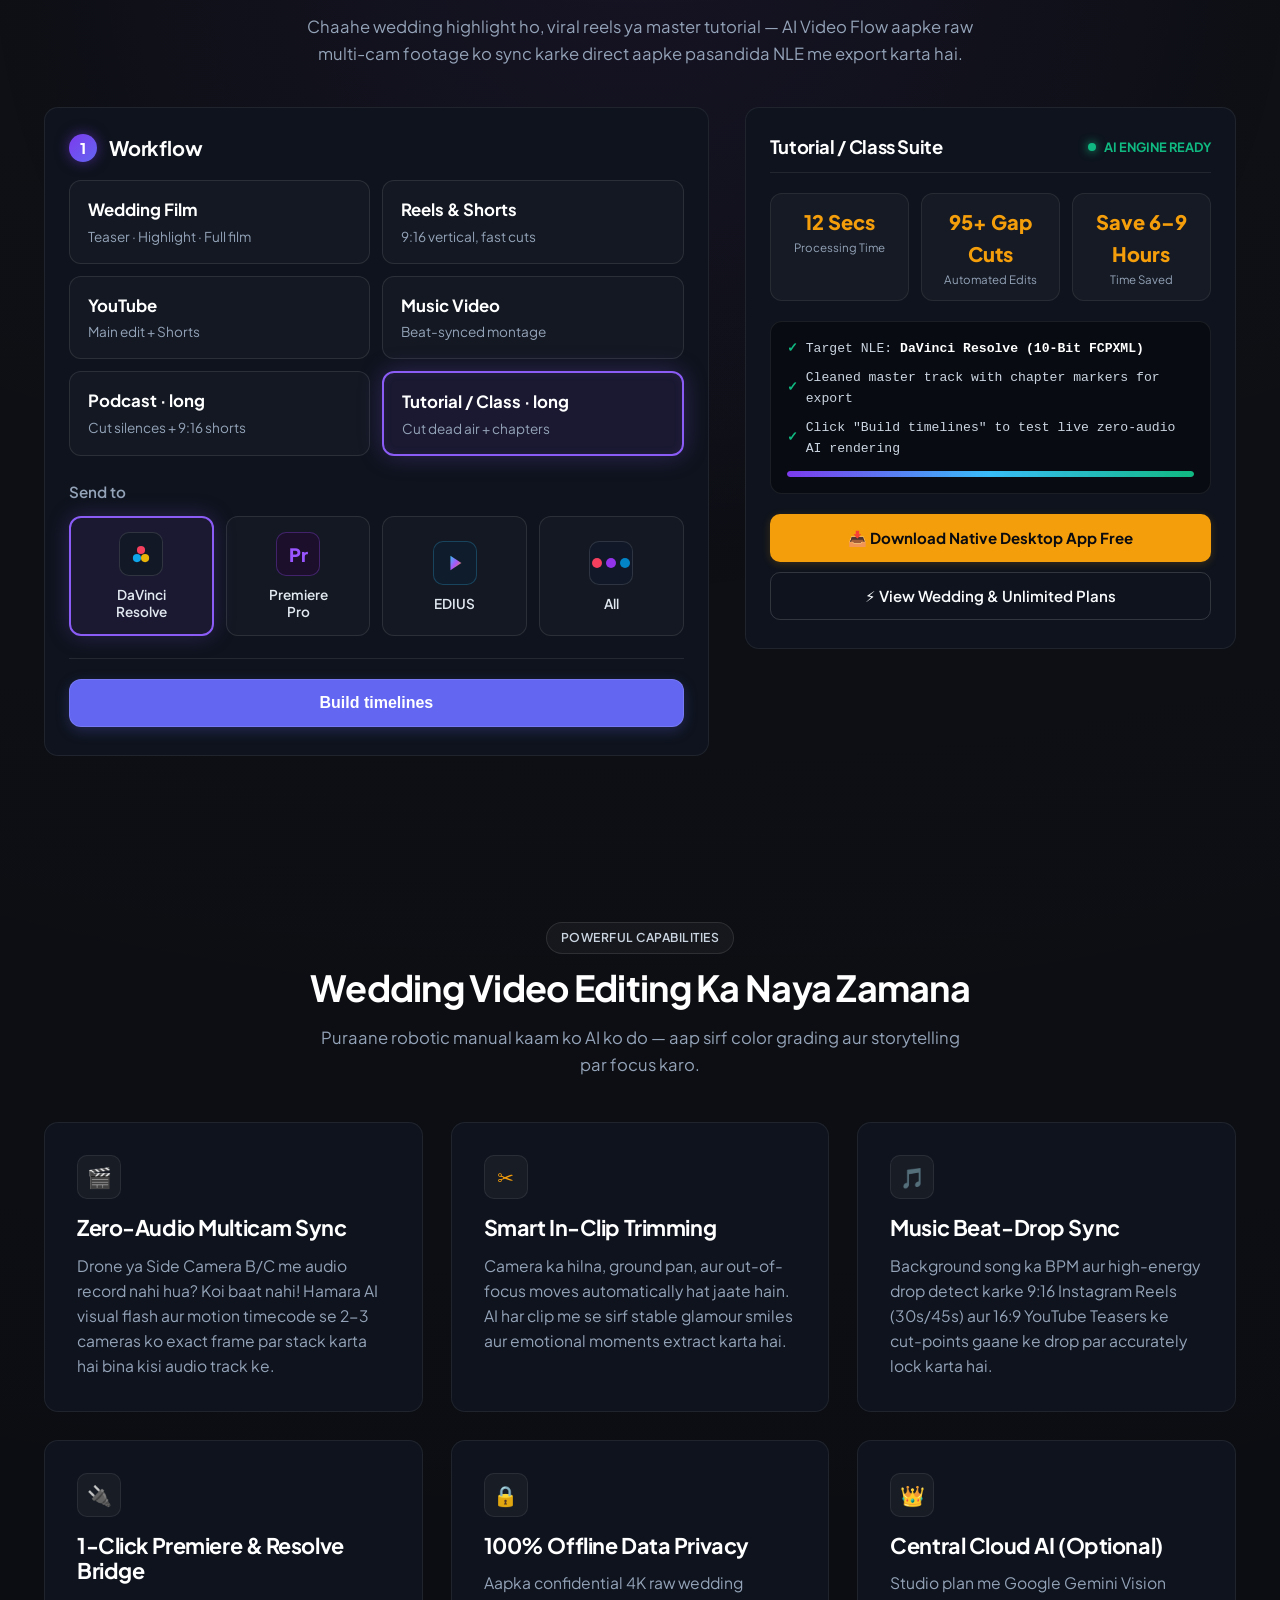
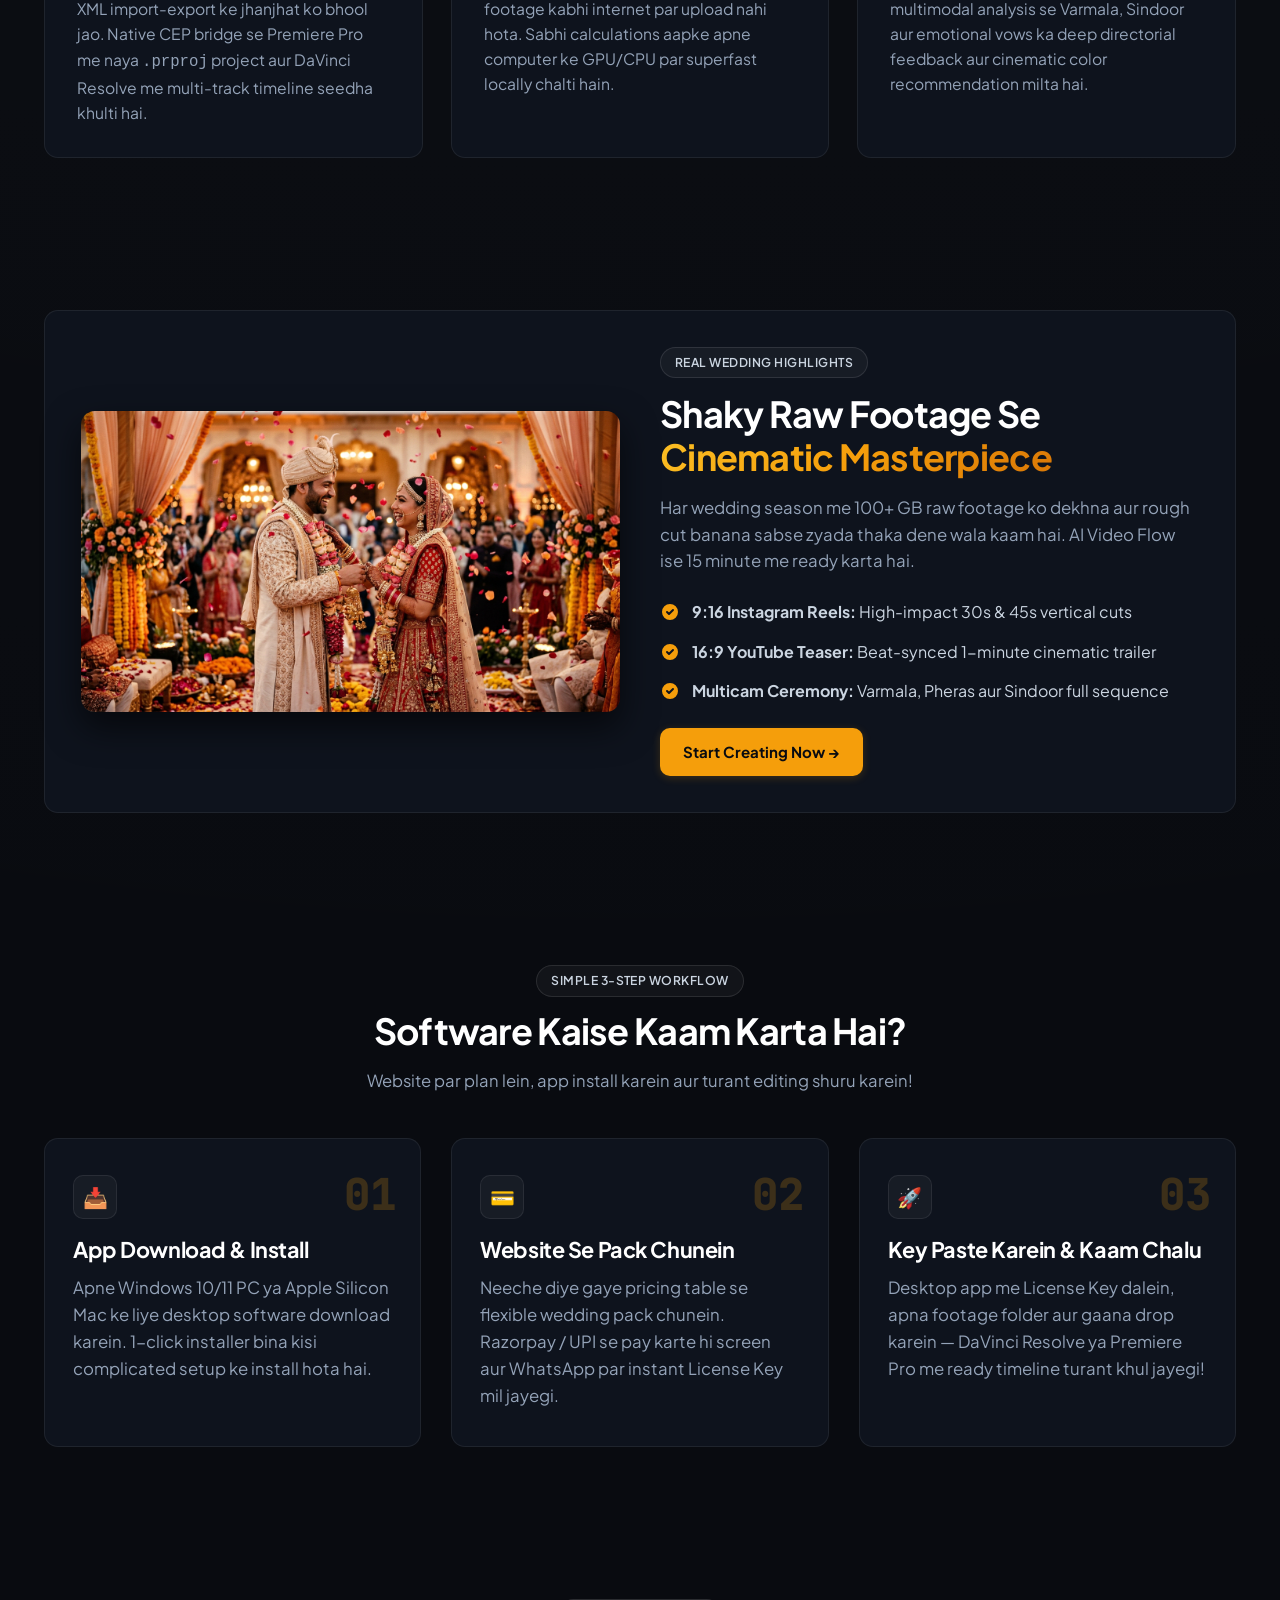
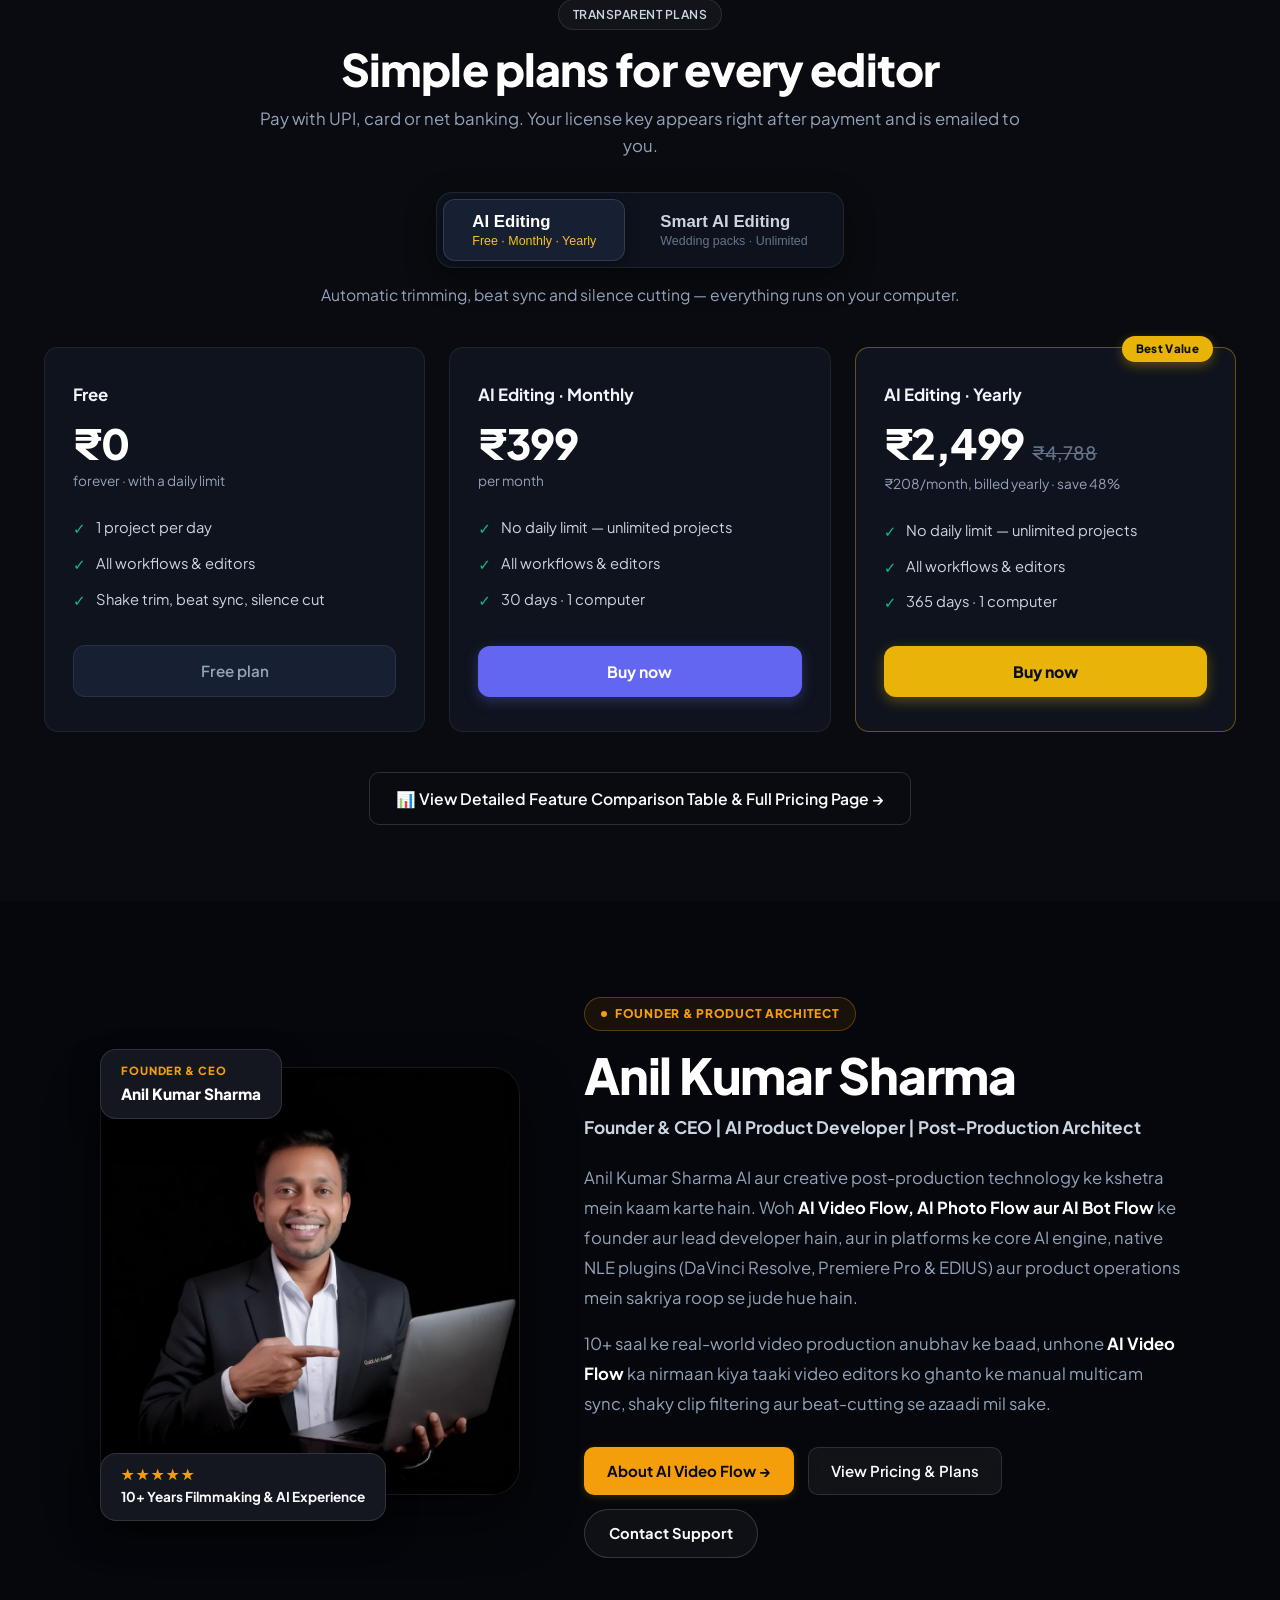
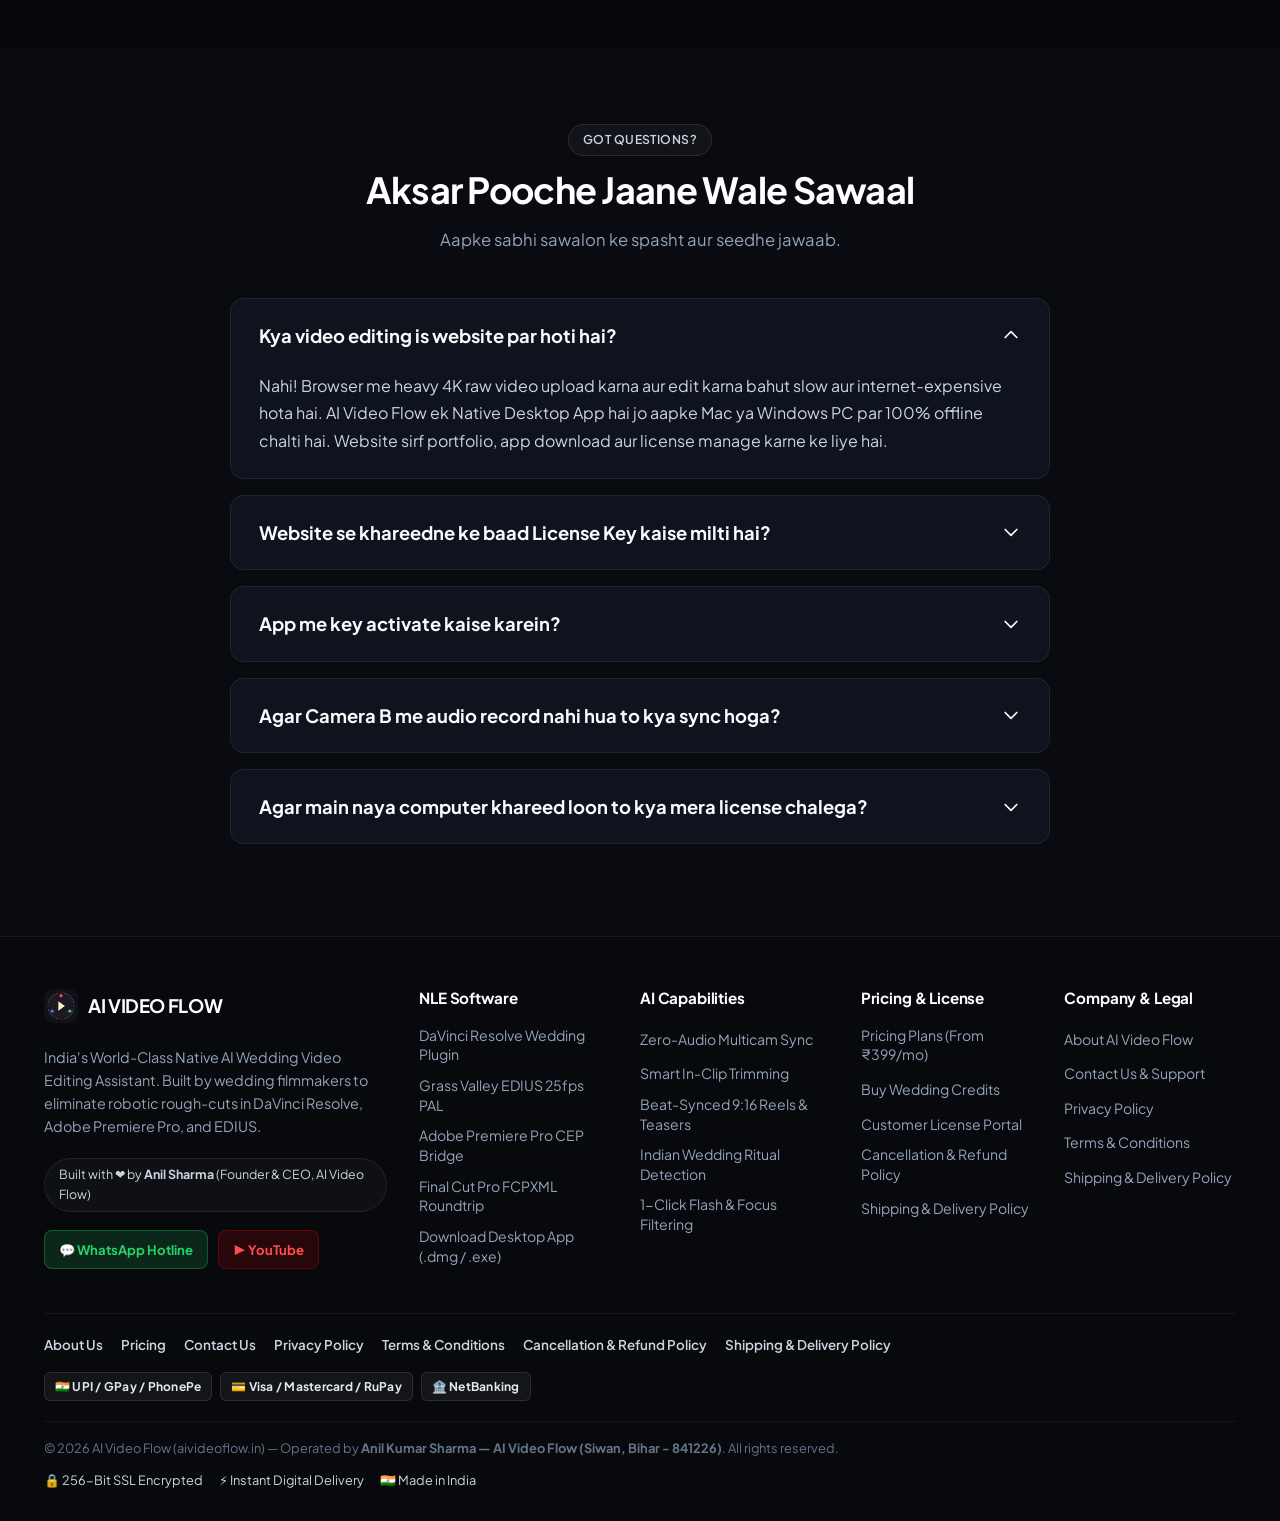
==== commit 90fb71d7: "Fix dropdown start/first alignment, inner padding, and frosted translucent glass background" ====
--- a/index.html
+++ b/index.html
@@ -37,7 +37,7 @@
   <link rel="preconnect" href="https://fonts.googleapis.com">
   <link rel="preconnect" href="https://fonts.gstatic.com" crossorigin>
   <link href="https://fonts.googleapis.com/css2?family=JetBrains+Mono:wght@500;700&family=Plus+Jakarta+Sans:wght@400;500;600;700;800&display=swap" rel="stylesheet">
-  <link rel="stylesheet" href="css/style.css?v=5.4">
+  <link rel="stylesheet" href="css/style.css?v=5.5">
 
   <!-- JSON-LD Structured Data: WebSite + Organization + SoftwareApplication + FAQPage -->
   <script type="application/ld+json">
@@ -215,7 +215,8 @@
     .dropdown-menu, .mega-menu { display: none; }
     .has-dropdown:hover > .dropdown-menu, .has-dropdown:hover > .mega-menu { display: block; }
     .mobile-drawer-cta { display: none !important; }
-    .nav-links, .dropdown-menu, .dropdown-menu li, .mega-item-list, .mega-item-list li { list-style: none !important; margin: 0; padding: 0; }
+    .nav-links, .dropdown-menu, .dropdown-menu li, .mega-item-list, .mega-item-list li { list-style: none !important; }
+    .nav-links, .dropdown-menu li { margin: 0; padding: 0; }
   </style>
 </head>
 <body>
--- a/css/style.css
+++ b/css/style.css
@@ -4348,11 +4348,26 @@
    Clean SaaS Header — Outline Icon + Title + Description Dropdown Style
    ========================================================================== */
 .site-header {
-  background: rgba(9, 11, 16, 0.94);
+  position: sticky;
+  top: 0;
+  z-index: 1000;
+  background: transparent !important;
+  backdrop-filter: none !important;
+  -webkit-backdrop-filter: none !important;
+  border-bottom: none !important;
+  padding: 13px 0;
+}
+
+.site-header::before {
+  content: '';
+  position: absolute;
+  inset: 0;
+  background: rgba(9, 11, 16, 0.78);
   backdrop-filter: blur(18px);
   -webkit-backdrop-filter: blur(18px);
   border-bottom: 1px solid rgba(255, 255, 255, 0.08);
-  padding: 13px 0;
+  z-index: -1;
+  pointer-events: none;
 }
 
 .nav-wrapper {
@@ -4429,44 +4444,52 @@
   transform: rotate(180deg);
 }
 
-/* Wide Dropdown Card with Standalone Outline Icon + Title + Subtitle */
-.dropdown-menu {
-  min-width: 350px;
-  background: #0d121d;
-  border: 1px solid rgba(255, 255, 255, 0.1);
-  border-radius: 18px;
-  box-shadow: 0 24px 60px rgba(0, 0, 0, 0.75);
-  padding: 12px;
-  margin-top: 10px;
+/* Wide Dropdown Card — Start/First Alignment + Halka Transparent Frosted Glass */
+.dropdown-menu,
+.dropdown-menu.menu-right,
+.nav-links > li:nth-last-child(2) .dropdown-menu,
+.nav-links > li:nth-last-child(3) .dropdown-menu {
+  left: 0 !important;
+  right: auto !important;
+  min-width: 360px;
+  background: rgba(13, 18, 29, 0.78) !important;
+  backdrop-filter: blur(22px) !important;
+  -webkit-backdrop-filter: blur(22px) !important;
+  border: 1px solid rgba(255, 255, 255, 0.12) !important;
+  border-radius: 18px !important;
+  box-shadow: 0 24px 60px rgba(0, 0, 0, 0.65) !important;
+  padding: 10px !important;
+  margin-top: 12px !important;
 }
 
 .dropdown-menu li {
-  margin-bottom: 4px;
+  margin-bottom: 4px !important;
 }
 
 .dropdown-menu li:last-child {
-  margin-bottom: 0;
+  margin-bottom: 0 !important;
 }
 
 .dropdown-menu li a {
   display: flex;
-  align-items: center;
-  gap: 16px;
-  padding: 13px 16px;
-  border-radius: 12px;
+  align-items: flex-start !important;
+  gap: 14px;
+  padding: 12px 14px !important;
+  border-radius: 12px !important;
   text-decoration: none;
   transition: background 0.18s ease;
   white-space: normal !important;
 }
 
 .dropdown-menu li a:hover {
-  background: rgba(245, 158, 11, 0.09);
-  transform: none;
+  background: rgba(245, 158, 11, 0.12) !important;
+  transform: none !important;
 }
 
 .dd-outline-icon {
-  width: 26px;
-  height: 26px;
+  width: 24px;
+  height: 24px;
+  margin-top: 2px;
   color: #f59e0b;
   display: inline-flex;
   align-items: center;
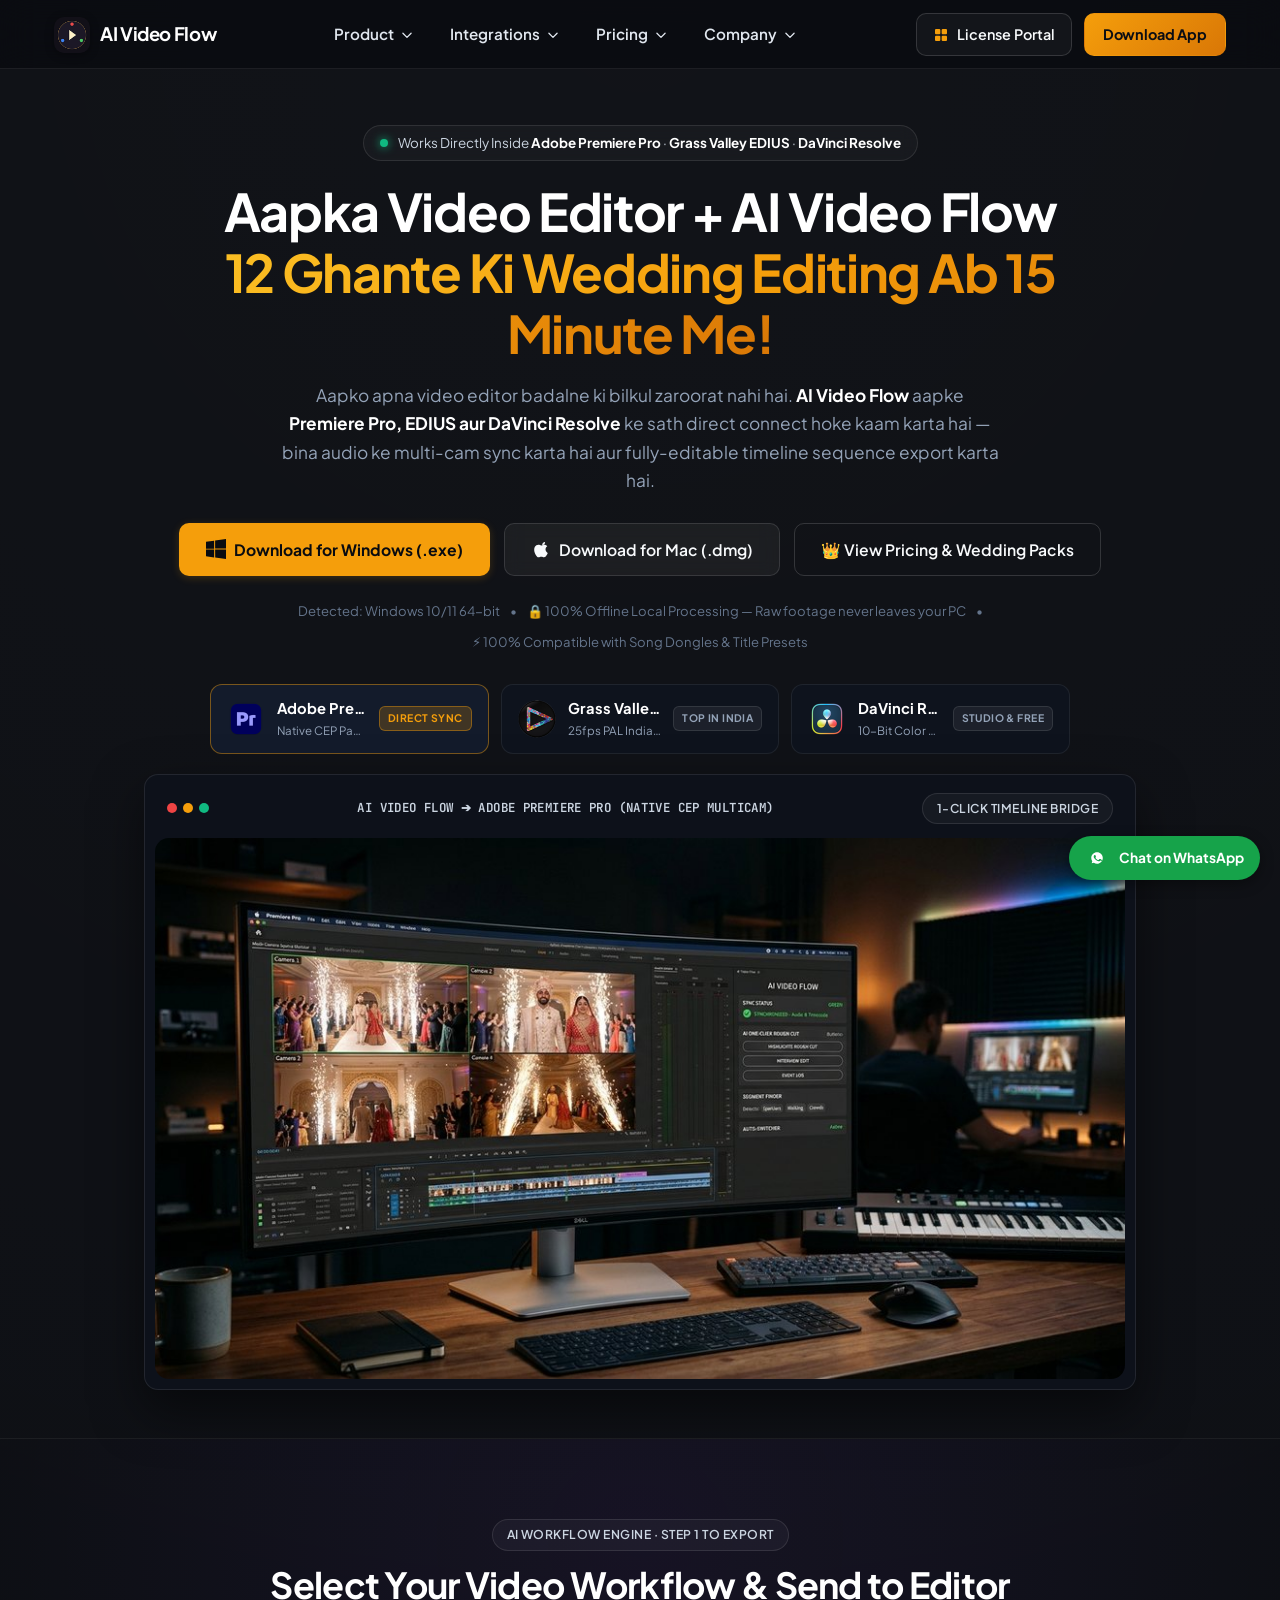
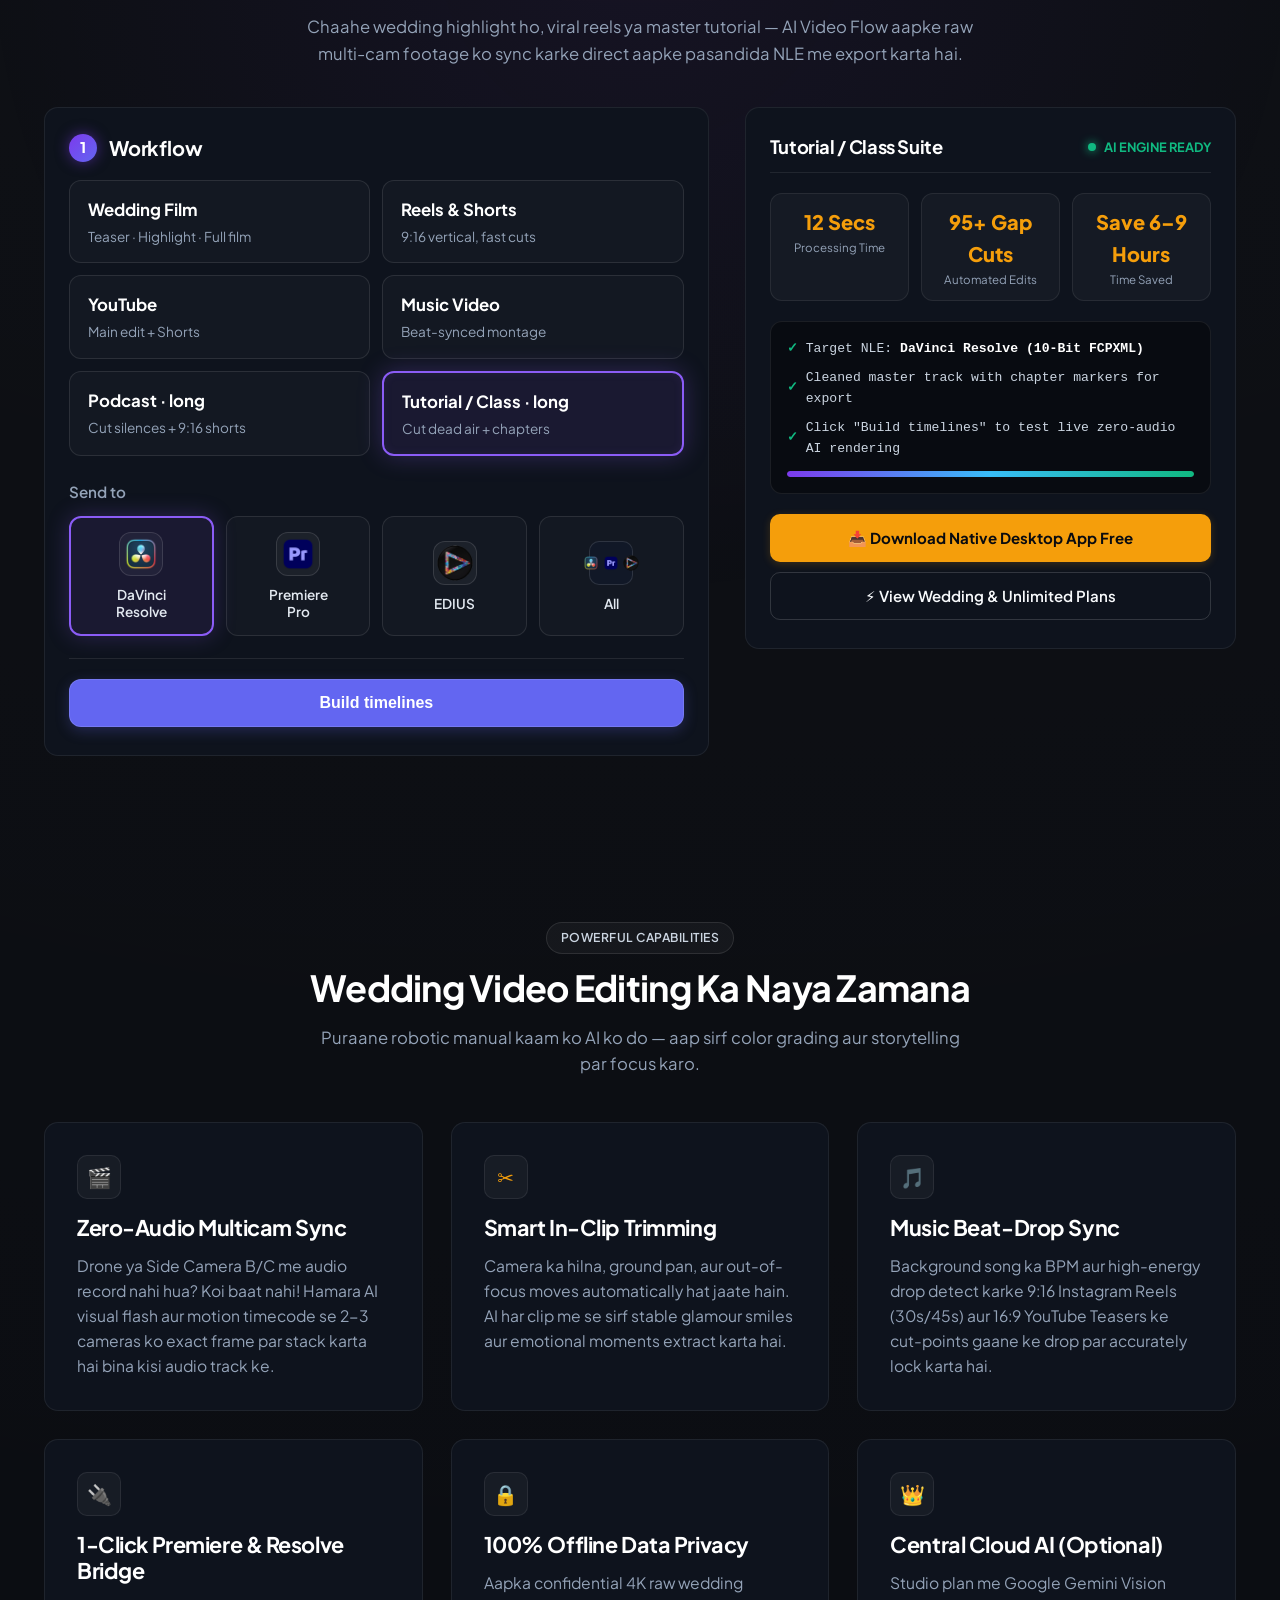
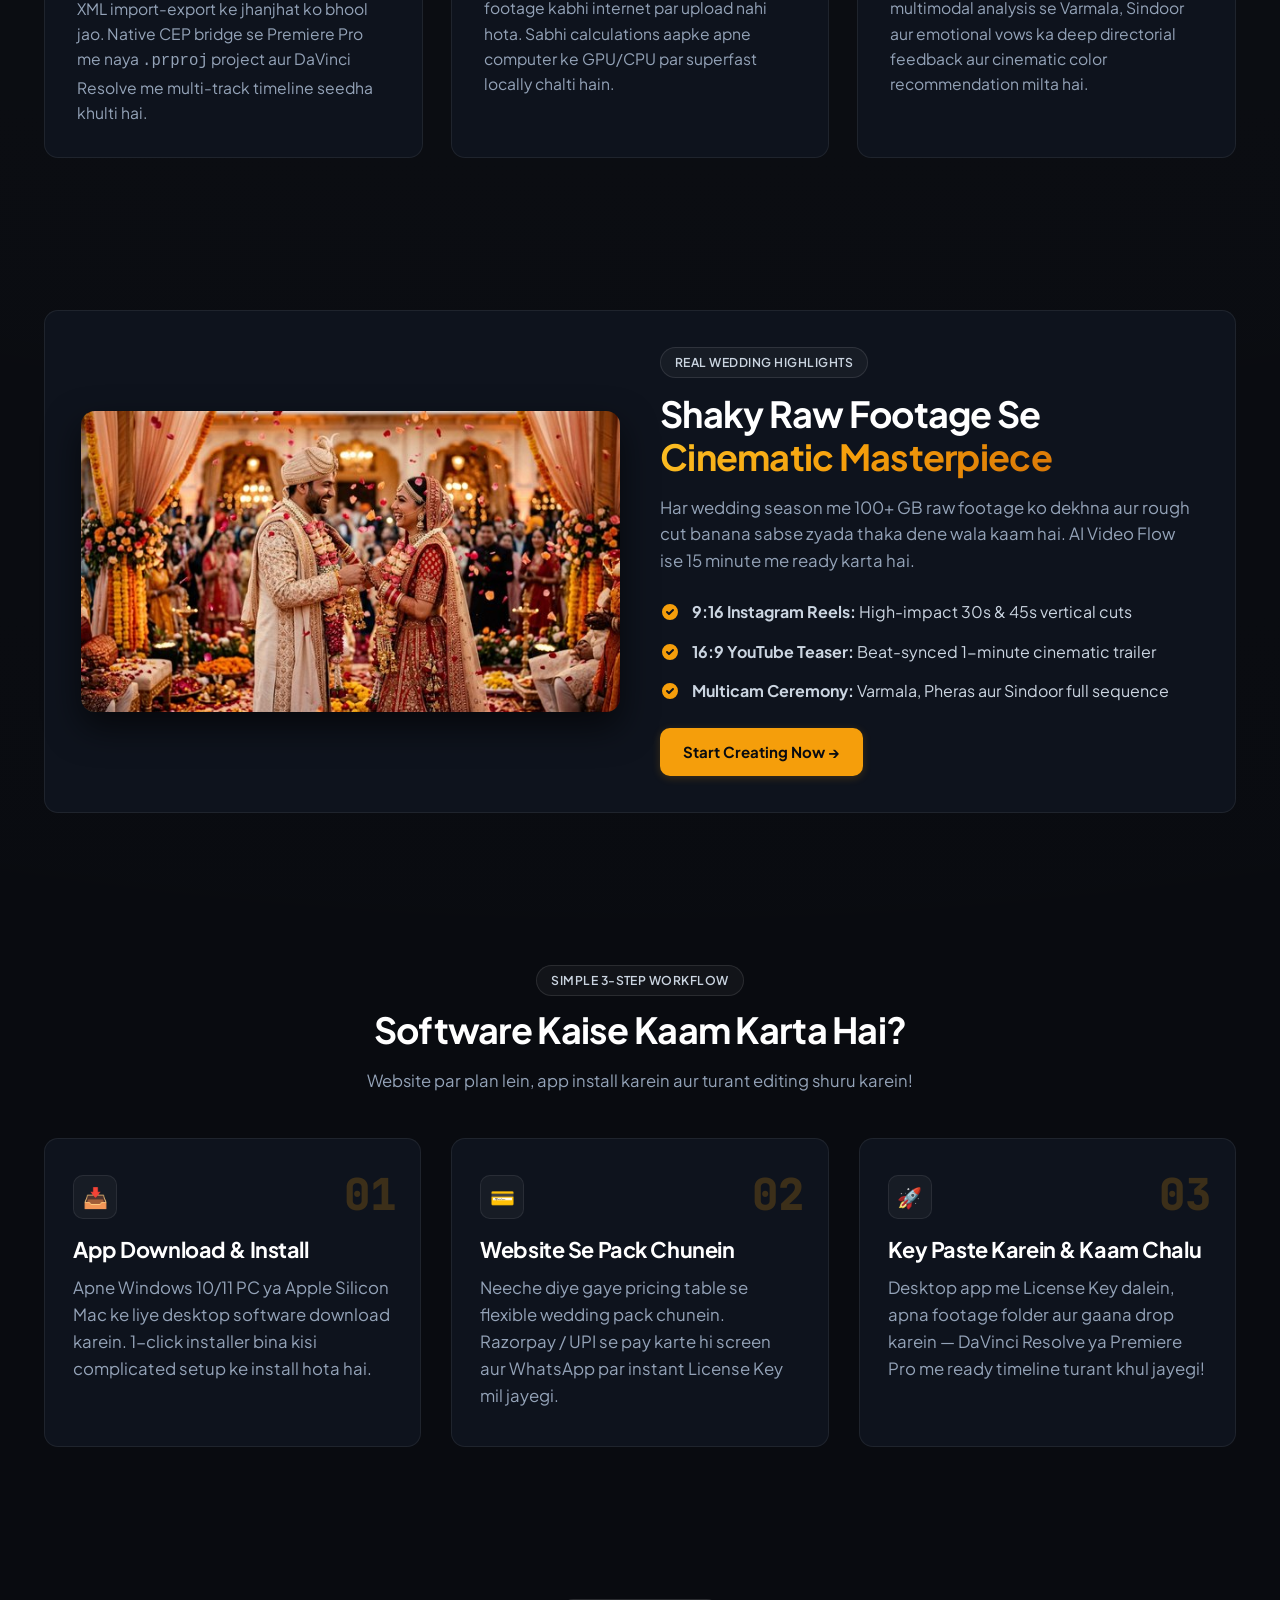
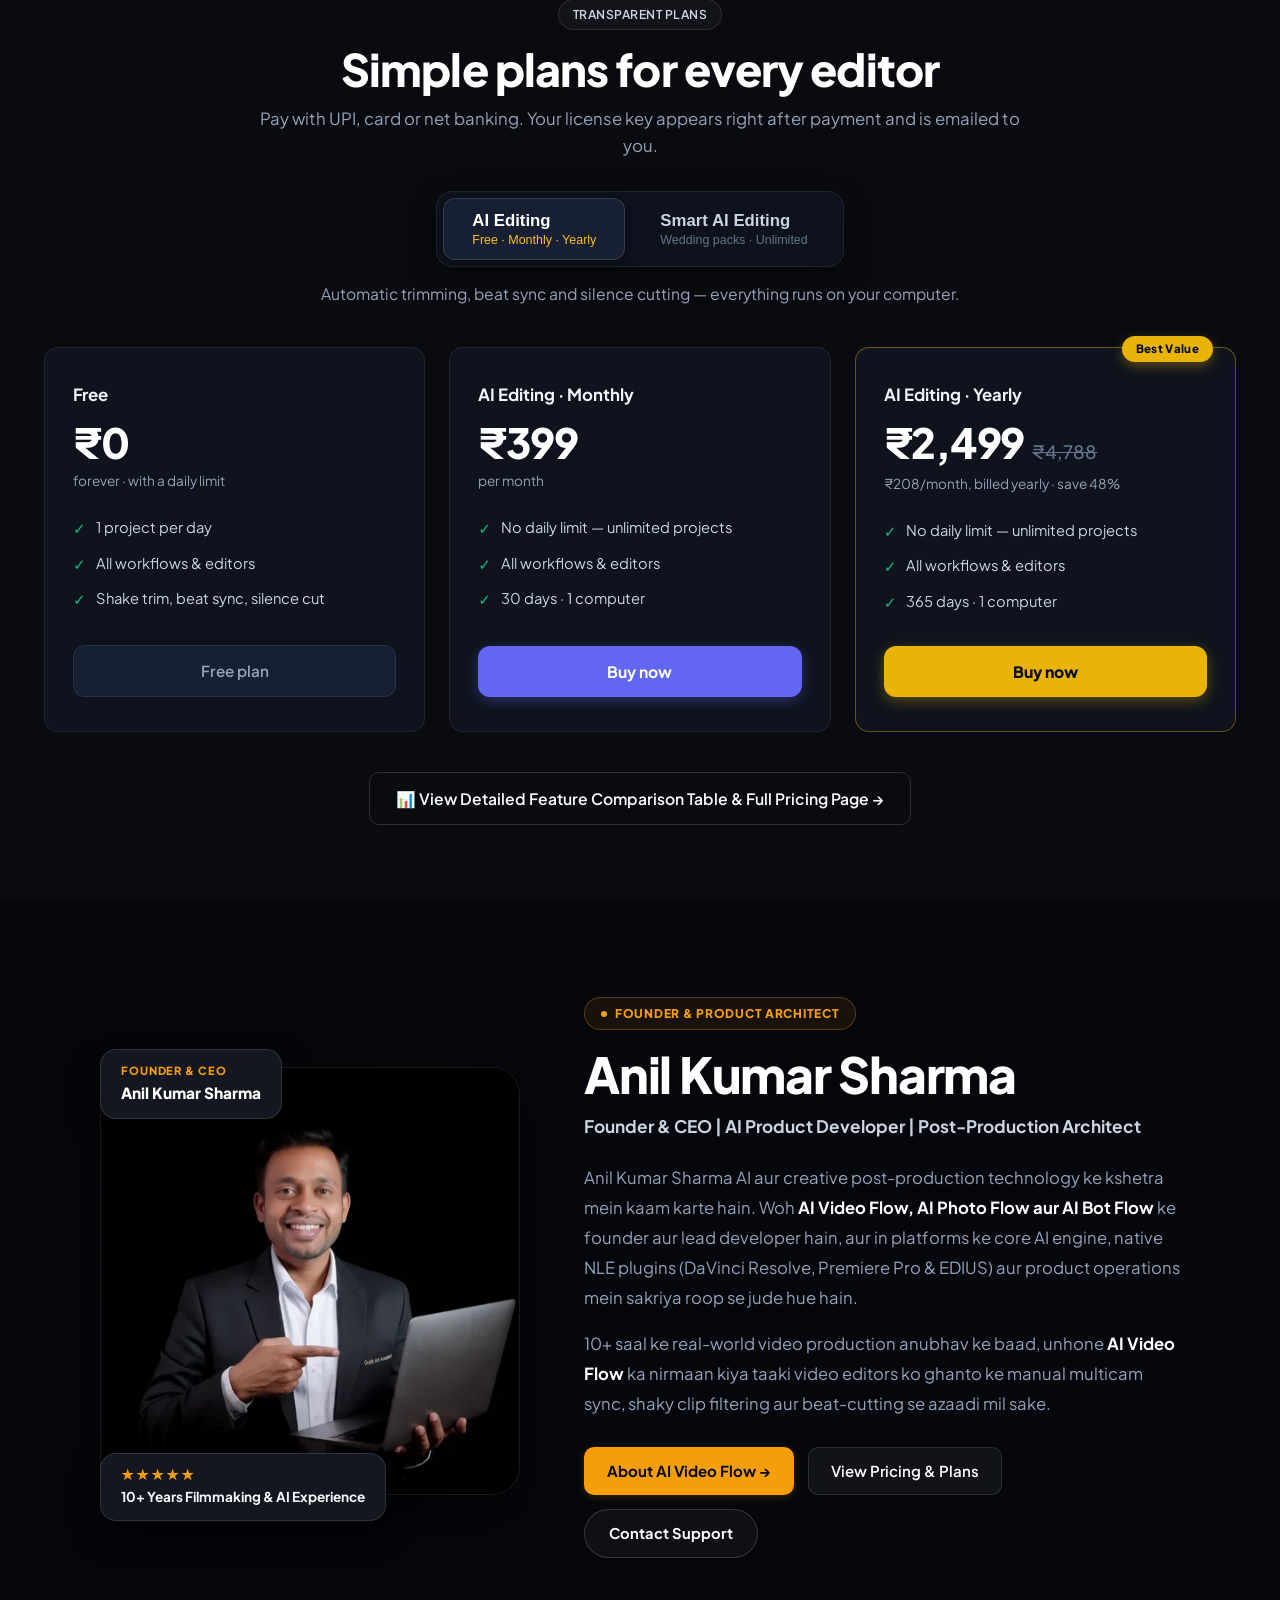
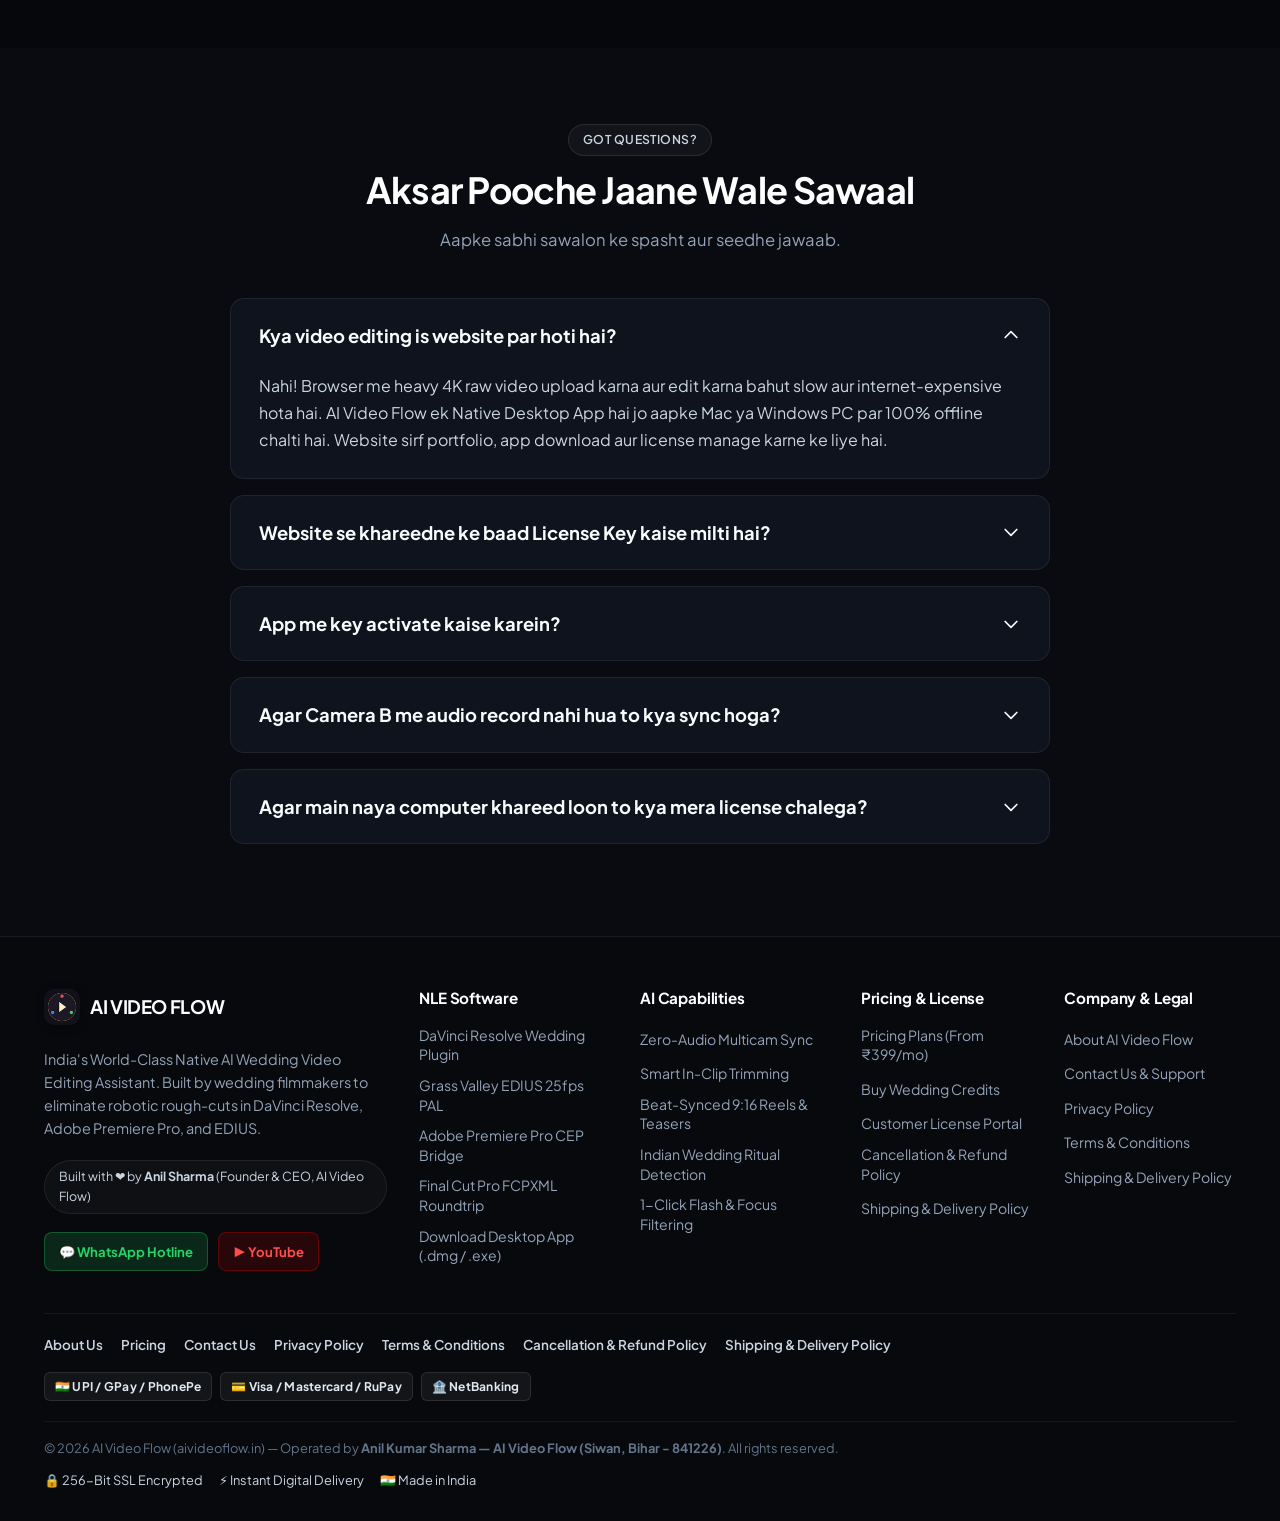
==== commit 51f26ecf: "Fix all SEO Health audit issues, add official NLE logos with smooth rounded corners, and optimize im" ====
--- a/index.html
+++ b/index.html
@@ -3,10 +3,10 @@
 <head>
   <meta charset="UTF-8">
   <meta name="viewport" content="width=device-width, initial-scale=1.0">
-  <title>AI Video Flow — AI Wedding Video Editing Suite | DaVinci Resolve, Premiere & EDIUS</title>
+  <title>AI Video Flow — Offline AI Wedding Video Editing Tool</title>
   
   <!-- Advanced SEO Meta Tags -->
-  <meta name="description" content="AI Video Flow is India's #1 AI Wedding Video Editing Assistant. Automatic zero-audio multicam sync, smart trimming, beat-synced reels, and native timeline export for DaVinci Resolve, Adobe Premiere Pro, and EDIUS. 100% offline & secure.">
+  <meta name="description" content="India's #1 offline AI wedding video editing assistant. Zero-audio multicam sync, smart trimming & timeline export for DaVinci, Premiere & EDIUS.">
   <meta name="keywords" content="wedding video editing ai, davinci resolve wedding plugin, premiere pro ai wedding plugin, edius 25fps pal sequence, zero audio multicam sync, indian wedding video editor software, ai video flow, quick art photography academy">
   <meta name="author" content="Anil Sharma & AI Video Flow Team">
   <meta name="robots" content="index, follow, max-image-preview:large, max-snippet:-1, max-video-preview:-1">
@@ -37,7 +37,7 @@
   <link rel="preconnect" href="https://fonts.googleapis.com">
   <link rel="preconnect" href="https://fonts.gstatic.com" crossorigin>
   <link href="https://fonts.googleapis.com/css2?family=JetBrains+Mono:wght@500;700&family=Plus+Jakarta+Sans:wght@400;500;600;700;800&display=swap" rel="stylesheet">
-  <link rel="stylesheet" href="css/style.css?v=5.5">
+  <link rel="stylesheet" href="css/style.css?v=5.7">
 
   <!-- JSON-LD Structured Data: WebSite + Organization + SoftwareApplication + FAQPage -->
   <script type="application/ld+json">
@@ -62,7 +62,7 @@
           "@type": "Person",
           "name": "Anil Sharma",
           "jobTitle": "Lead Cinematographer & Mentor",
-          "url": "https://aivideoflow.in/about.html"
+          "url": "https://aivideoflow.in/about"
         },
         "contactPoint": {
           "@type": "ContactPoint",
@@ -91,6 +91,7 @@
           "@type": "AggregateRating",
           "ratingValue": "4.9",
           "ratingCount": "1280",
+          "reviewCount": "420",
           "bestRating": "5",
           "worstRating": "1"
         },
@@ -224,21 +225,21 @@
         <!-- Site Navigation -->
   <header class="site-header">
     <div class="container nav-wrapper">
-      <a href="index.html" class="brand-logo">
-        <img src="assets/icon.png" alt="AI Video Flow Logo">
+      <a href="/" class="brand-logo">
+        <img src="assets/icon.png" alt="AI Video Flow Logo" width="36" height="36">
         <span class="brand-name">AI Video Flow</span>
       </a>
 
       <ul class="nav-links">
         <!-- 1. Product Dropdown -->
         <li class="has-dropdown">
-          <a href="index.html#workflows">
+          <a href="/#workflows">
             Product
             <svg class="nav-chevron" viewBox="0 0 24 24"><path stroke-linecap="round" stroke-linejoin="round" d="M19 9l-7 7-7-7"/></svg>
           </a>
           <ul class="dropdown-menu">
             <li>
-              <a href="index.html#workflows">
+              <a href="/#workflows">
                 <span class="dd-outline-icon">
                   <svg viewBox="0 0 24 24"><rect x="3" y="4" width="18" height="16" rx="3"/><path stroke-linecap="round" stroke-linejoin="round" d="M10 9l5 3-5 3V9z"/></svg>
                 </span>
@@ -249,7 +250,7 @@
               </a>
             </li>
             <li>
-              <a href="zero-audio-multicam-sync.html">
+              <a href="/zero-audio-multicam-sync">
                 <span class="dd-outline-icon">
                   <svg viewBox="0 0 24 24"><path stroke-linecap="round" stroke-linejoin="round" d="M13 10V3L4 14h7v7l9-11h-7z"/></svg>
                 </span>
@@ -260,7 +261,7 @@
               </a>
             </li>
             <li>
-              <a href="index.html#features">
+              <a href="/#features">
                 <span class="dd-outline-icon">
                   <svg viewBox="0 0 24 24"><path stroke-linecap="round" stroke-linejoin="round" d="M9.663 17h4.673M12 3v1m6.364 1.636l-.707.707M21 12h-1M4 12H3m3.343-5.657l-.707-.707m2.828 9.9a5 5 0 117.072 0l-.548.547A3.374 3.374 0 0014 18.469V19a2 2 0 11-4 0v-.531c0-.895-.356-1.754-.988-2.386l-.548-.547z"/></svg>
                 </span>
@@ -271,7 +272,7 @@
               </a>
             </li>
             <li>
-              <a href="index.html#download">
+              <a href="/#download">
                 <span class="dd-outline-icon">
                   <svg viewBox="0 0 24 24"><path stroke-linecap="round" stroke-linejoin="round" d="M4 16v1a3 3 0 003 3h10a3 3 0 003-3v-1m-4-4l-4 4m0 0l-4-4m4 4V4"/></svg>
                 </span>
@@ -286,15 +287,15 @@
 
         <!-- 2. Integrations Dropdown -->
         <li class="has-dropdown">
-          <a href="index.html#editors">
+          <a href="/#editors">
             Integrations
             <svg class="nav-chevron" viewBox="0 0 24 24"><path stroke-linecap="round" stroke-linejoin="round" d="M19 9l-7 7-7-7"/></svg>
           </a>
           <ul class="dropdown-menu">
             <li>
-              <a href="davinci-resolve-wedding-editing.html">
-                <span class="dd-outline-icon">
-                  <svg viewBox="0 0 24 24"><circle cx="12" cy="8" r="3"/><circle cx="7" cy="16" r="3"/><circle cx="17" cy="16" r="3"/></svg>
+              <a href="/davinci-resolve-wedding-editing">
+                <span class="dd-outline-icon">
+                  <img src="assets/resolve.png" alt="DaVinci Resolve" width="24" height="24">
                 </span>
                 <div class="dd-text-block">
                   <strong>DaVinci Resolve</strong>
@@ -303,9 +304,9 @@
               </a>
             </li>
             <li>
-              <a href="premiere-pro-wedding-editing.html">
-                <span class="dd-outline-icon">
-                  <svg viewBox="0 0 24 24"><rect x="3" y="4" width="18" height="16" rx="3"/><path stroke-linecap="round" stroke-linejoin="round" d="M8 15V9h3a2 2 0 010 4H8m7 2v-4a2 2 0 012-2"/></svg>
+              <a href="/premiere-pro-wedding-editing">
+                <span class="dd-outline-icon">
+                  <img src="assets/premiere.png" alt="Adobe Premiere Pro" width="24" height="24">
                 </span>
                 <div class="dd-text-block">
                   <strong>Adobe Premiere Pro</strong>
@@ -314,9 +315,9 @@
               </a>
             </li>
             <li>
-              <a href="edius-wedding-video-editing.html">
-                <span class="dd-outline-icon">
-                  <svg viewBox="0 0 24 24"><path stroke-linecap="round" stroke-linejoin="round" d="M15 10l4.553-2.276A1 1 0 0121 8.618v6.764a1 1 0 01-1.447.894L15 14M5 18h8a2 2 0 002-2V8a2 2 0 00-2-2H5a2 2 0 00-2 2v8a2 2 0 002 2z"/></svg>
+              <a href="/edius-wedding-video-editing">
+                <span class="dd-outline-icon">
+                  <img src="assets/edius.png" alt="Grass Valley EDIUS" width="24" height="24">
                 </span>
                 <div class="dd-text-block">
                   <strong>Grass Valley EDIUS</strong>
@@ -329,13 +330,13 @@
 
         <!-- 3. Pricing Dropdown (Exact Match to Screenshot!) -->
         <li class="has-dropdown">
-          <a href="pricing.html">
+          <a href="/pricing">
             Pricing
             <svg class="nav-chevron" viewBox="0 0 24 24"><path stroke-linecap="round" stroke-linejoin="round" d="M19 9l-7 7-7-7"/></svg>
           </a>
           <ul class="dropdown-menu">
             <li>
-              <a href="pricing.html">
+              <a href="/pricing">
                 <span class="dd-outline-icon">
                   <svg viewBox="0 0 24 24"><rect x="3" y="5" width="18" height="14" rx="2"/><path stroke-linecap="round" stroke-linejoin="round" d="M3 10h18M7 15h2"/></svg>
                 </span>
@@ -346,7 +347,7 @@
               </a>
             </li>
             <li>
-              <a href="pricing.html">
+              <a href="/pricing">
                 <span class="dd-outline-icon">
                   <svg viewBox="0 0 24 24"><ellipse cx="12" cy="6" rx="7" ry="3"/><path stroke-linecap="round" stroke-linejoin="round" d="M5 6v6c0 1.66 3.13 3 7 3s7-1.34 7-3V6"/><path stroke-linecap="round" stroke-linejoin="round" d="M5 12v6c0 1.66 3.13 3 7 3s7-1.34 7-3v-6"/></svg>
                 </span>
@@ -368,7 +369,7 @@
               </a>
             </li>
             <li>
-              <a href="contact.html">
+              <a href="/contact">
                 <span class="dd-outline-icon">
                   <svg viewBox="0 0 24 24"><circle cx="12" cy="12" r="9"/><path stroke-linecap="round" stroke-linejoin="round" d="M9 12l2 2 4-4"/></svg>
                 </span>
@@ -383,13 +384,13 @@
 
         <!-- 4. Company Dropdown -->
         <li class="has-dropdown">
-          <a href="about.html">
+          <a href="/about">
             Company
             <svg class="nav-chevron" viewBox="0 0 24 24"><path stroke-linecap="round" stroke-linejoin="round" d="M19 9l-7 7-7-7"/></svg>
           </a>
           <ul class="dropdown-menu menu-right">
             <li>
-              <a href="about.html">
+              <a href="/about">
                 <span class="dd-outline-icon">
                   <svg viewBox="0 0 24 24"><path stroke-linecap="round" stroke-linejoin="round" d="M19 21V5a2 2 0 00-2-2H7a2 2 0 00-2 2v16m14 0h2m-2 0h-5m-9 0H3m2 0h5M9 7h1m-1 4h1m4-4h1m-1 4h1m-5 10v-5a1 1 0 011-1h2a1 1 0 011 1v5m-4 0h4"/></svg>
                 </span>
@@ -400,7 +401,7 @@
               </a>
             </li>
             <li>
-              <a href="contact.html">
+              <a href="/contact">
                 <span class="dd-outline-icon">
                   <svg viewBox="0 0 24 24"><path stroke-linecap="round" stroke-linejoin="round" d="M3 8l7.89 5.26a2 2 0 002.22 0L21 8M5 19h14a2 2 0 002-2V7a2 2 0 00-2-2H5a2 2 0 00-2 2v10a2 2 0 002 2z"/></svg>
                 </span>
@@ -411,7 +412,7 @@
               </a>
             </li>
             <li>
-              <a href="privacy.html">
+              <a href="/privacy">
                 <span class="dd-outline-icon">
                   <svg viewBox="0 0 24 24"><path stroke-linecap="round" stroke-linejoin="round" d="M9 12l2 2 4-4m5.618-4.016A11.955 11.955 0 0112 2.944a11.955 11.955 0 01-8.618 3.04A12.02 12.02 0 003 9c0 5.591 3.824 10.29 9 11.622 5.176-1.332 9-6.03 9-11.622 0-1.042-.133-2.052-.382-3.016z"/></svg>
                 </span>
@@ -422,7 +423,7 @@
               </a>
             </li>
             <li>
-              <a href="refund.html">
+              <a href="/refund">
                 <span class="dd-outline-icon">
                   <svg viewBox="0 0 24 24"><path stroke-linecap="round" stroke-linejoin="round" d="M9 12h6m-6 4h6m2 5H7a2 2 0 01-2-2V5a2 2 0 012-2h5.586a1 1 0 01.707.293l5.414 5.414a1 1 0 01.293.707V19a2 2 0 01-2 2z"/></svg>
                 </span>
@@ -438,7 +439,7 @@
         <!-- Mobile Drawer CTA -->
         <li class="mobile-drawer-cta">
           <a href="https://license.aivideoflow.in/index.php/admin" target="_blank" class="btn btn-secondary">License Dashboard</a>
-          <a href="index.html#download" class="btn btn-primary">Download App</a>
+          <a href="/#download" class="btn btn-primary">Download App</a>
         </li>
       </ul>
 
@@ -447,7 +448,7 @@
           <svg fill="currentColor" viewBox="0 0 24 24"><rect x="3" y="3" width="8" height="8" rx="1.5"/><rect x="13" y="3" width="8" height="8" rx="1.5"/><rect x="3" y="13" width="8" height="8" rx="1.5"/><rect x="13" y="13" width="8" height="8" rx="1.5"/></svg>
           License Portal
         </a>
-        <a href="index.html#download" class="btn btn-primary">Download App</a>
+        <a href="/#download" class="btn btn-primary">Download App</a>
         <button class="mobile-toggle" aria-label="Toggle Navigation">☰</button>
       </div>
     </div>
@@ -520,7 +521,7 @@
           Download for Mac (.dmg)
         </a>
 
-        <a href="pricing.html" class="btn btn-lg btn-outline-gold">
+        <a href="/pricing" class="btn btn-lg btn-outline-gold">
           👑 View Pricing &amp; Wedding Packs
         </a>
       </div>
@@ -536,7 +537,7 @@
       <!-- Interactive 3-NLE Bridge Switcher Cards -->
       <div class="nle-bridge-strip" role="tablist" aria-label="NLE Integration Selector">
         <div class="nle-bridge-card active" data-editor="premiere" onclick="switchHeroNLE('premiere')" role="tab" aria-selected="true">
-          <div class="nle-icon pr">Pr</div>
+          <div class="nle-icon pr"><img src="assets/premiere.png" alt="Adobe Premiere Pro Logo" width="38" height="38"></div>
           <div class="nle-info">
             <strong>Adobe Premiere Pro</strong>
             <span>Native CEP Panel Bridge</span>
@@ -545,7 +546,7 @@
         </div>
 
         <div class="nle-bridge-card" data-editor="edius" onclick="switchHeroNLE('edius')" role="tab" aria-selected="false">
-          <div class="nle-icon edius">ED</div>
+          <div class="nle-icon edius"><img src="assets/edius.png" alt="Grass Valley EDIUS Logo" width="38" height="38"></div>
           <div class="nle-info">
             <strong>Grass Valley EDIUS</strong>
             <span>25fps PAL Indian Wedding Export</span>
@@ -554,7 +555,7 @@
         </div>
 
         <div class="nle-bridge-card" data-editor="davinci" onclick="switchHeroNLE('davinci')" role="tab" aria-selected="false">
-          <div class="nle-icon davinci">Da</div>
+          <div class="nle-icon davinci"><img src="assets/resolve.png" alt="DaVinci Resolve Logo" width="38" height="38"></div>
           <div class="nle-info">
             <strong>DaVinci Resolve</strong>
             <span>10-Bit Color FCPXML Roundtrip</span>
@@ -576,7 +577,7 @@
             <span class="badge badge-pill">1-CLICK TIMELINE BRIDGE</span>
           </div>
           
-          <img src="assets/premiere-pro-multicam.jpg" alt="AI Video Flow + Adobe Premiere Pro Multicam Editing Bridge" class="mockup-image" id="hero-nle-mockup-img">
+          <img src="assets/premiere-pro-multicam.jpg" alt="AI Video Flow + Adobe Premiere Pro Multicam Editing Bridge" class="mockup-image" id="hero-nle-mockup-img" width="940" height="525">
           
           <div class="floating-badge badge-top-left">
             <span>⚡ Zero-Audio Sync: 4 Cams Synced in 15s</span>
@@ -683,34 +684,23 @@
               <!-- DaVinci Resolve (Active default matching Screenshot 2!) -->
               <div class="sendto-card active" data-dest="davinci" onclick="selectStudioDestination('davinci')">
                 <div class="sendto-icon-box davinci">
-                  <svg viewBox="0 0 32 32" width="26" height="26">
-                    <circle cx="16" cy="11" r="5" fill="#f43f5e"/>
-                    <circle cx="11" cy="21" r="5" fill="#0ea5e9"/>
-                    <circle cx="21" cy="21" r="5" fill="#eab308"/>
-                  </svg>
+                  <img src="assets/resolve.png" alt="DaVinci Resolve Logo" width="36" height="36">
                 </div>
                 <div class="sendto-card-label">DaVinci<br>Resolve</div>
               </div>
 
               <!-- Premiere Pro -->
               <div class="sendto-card" data-dest="premiere" onclick="selectStudioDestination('premiere')">
-                <div class="sendto-icon-box premiere">Pr</div>
+                <div class="sendto-icon-box premiere">
+                  <img src="assets/premiere.png" alt="Adobe Premiere Pro Logo" width="36" height="36">
+                </div>
                 <div class="sendto-card-label">Premiere<br>Pro</div>
               </div>
 
               <!-- EDIUS -->
               <div class="sendto-card" data-dest="edius" onclick="selectStudioDestination('edius')">
                 <div class="sendto-icon-box edius">
-                  <svg viewBox="0 0 24 24" width="22" height="22">
-                    <path d="M7 4l12 8-12 8V4z" fill="url(#ediusGrad2)"/>
-                    <defs>
-                      <linearGradient id="ediusGrad2" x1="0%" y1="0%" x2="100%" y2="100%">
-                        <stop offset="0%" stop-color="#38bdf8"/>
-                        <stop offset="50%" stop-color="#a855f7"/>
-                        <stop offset="100%" stop-color="#f59e0b"/>
-                      </linearGradient>
-                    </defs>
-                  </svg>
+                  <img src="assets/edius.png" alt="Grass Valley EDIUS Logo" width="36" height="36">
                 </div>
                 <div class="sendto-card-label">EDIUS</div>
               </div>
@@ -718,9 +708,9 @@
               <!-- All -->
               <div class="sendto-card" data-dest="all" onclick="selectStudioDestination('all')">
                 <div class="sendto-icon-box all-nles">
-                  <span class="mini-pill dv"></span>
-                  <span class="mini-pill pr"></span>
-                  <span class="mini-pill ed"></span>
+                  <img src="assets/resolve.png" alt="DaVinci Resolve" width="16" height="16">
+                  <img src="assets/premiere.png" alt="Premiere Pro" width="16" height="16">
+                  <img src="assets/edius.png" alt="EDIUS" width="16" height="16">
                 </div>
                 <div class="sendto-card-label">All</div>
               </div>
@@ -783,7 +773,7 @@
             <a href="#download" class="btn btn-primary" style="width: 100%; justify-content: center;">
               📥 Download Native Desktop App Free
             </a>
-            <a href="pricing.html" class="btn btn-outline-gold" style="width: 100%; justify-content: center;">
+            <a href="/pricing" class="btn btn-outline-gold" style="width: 100%; justify-content: center;">
               ⚡ View Wedding &amp; Unlimited Plans
             </a>
           </div>
@@ -852,7 +842,7 @@
     <div class="container">
       <div class="showcase-box">
         <div class="showcase-media">
-          <img src="assets/wedding_cinematic.jpg" alt="Cinematic Indian Wedding Film Cut">
+          <img src="assets/wedding_cinematic.jpg" alt="Cinematic Indian Wedding Film Cut" width="540" height="301">
         </div>
         <div class="showcase-details">
           <span class="badge badge-version">REAL WEDDING HIGHLIGHTS</span>
@@ -1074,7 +1064,7 @@
 
       <!-- Pricing Dedicated Page Callout -->
       <div style="text-align:center;margin-top:40px;">
-        <a href="pricing.html" class="btn btn-lg btn-outline-gold">
+        <a href="/pricing" class="btn btn-lg btn-outline-gold">
           📊 View Detailed Feature Comparison Table &amp; Full Pricing Page →
         </a>
       </div>
@@ -1093,7 +1083,7 @@
           </div>
 
           <div class="founder-photo-frame">
-            <img src="assets/anil-sharma-mentor.webp" alt="Anil Kumar Sharma — Founder & CEO of AI Video Flow" width="600" height="600">
+            <img src="assets/anil-sharma-mentor.webp" alt="Anil Kumar Sharma — Founder & CEO of AI Video Flow" width="420" height="420">
           </div>
 
           <div class="founder-badge-bottomleft">
@@ -1125,15 +1115,15 @@
 
           <!-- Product Action Buttons -->
           <div class="founder-btn-row">
-            <a href="about.html" class="btn btn-primary">
+            <a href="/about" class="btn btn-primary">
               About AI Video Flow →
             </a>
 
-            <a href="pricing.html" class="btn btn-secondary">
+            <a href="/pricing" class="btn btn-secondary">
               View Pricing &amp; Plans
             </a>
 
-            <a href="contact.html" class="btn-masterclass-pill">
+            <a href="/contact" class="btn-masterclass-pill">
               Contact Support
             </a>
           </div>
@@ -1245,7 +1235,7 @@
       <div class="footer-grid">
         <div class="footer-brand">
           <a href="https://aivideoflow.in/" class="brand-logo">
-            <img src="assets/icon.png" alt="AI Video Flow Logo">
+            <img src="assets/icon.png" alt="AI Video Flow Logo" width="36" height="36">
             <div class="brand-name">AI VIDEO FLOW</div>
           </a>
           <p>
@@ -1263,9 +1253,9 @@
         <div class="footer-col">
           <h4>NLE Software</h4>
           <ul class="footer-links">
-            <li><a href="davinci-resolve-wedding-editing.html">DaVinci Resolve Wedding Plugin</a></li>
-            <li><a href="edius-wedding-video-editing.html">Grass Valley EDIUS 25fps PAL</a></li>
-            <li><a href="premiere-pro-wedding-editing.html">Adobe Premiere Pro CEP Bridge</a></li>
+            <li><a href="/davinci-resolve-wedding-editing">DaVinci Resolve Wedding Plugin</a></li>
+            <li><a href="/edius-wedding-video-editing">Grass Valley EDIUS 25fps PAL</a></li>
+            <li><a href="/premiere-pro-wedding-editing">Adobe Premiere Pro CEP Bridge</a></li>
             <li><a href="#editors">Final Cut Pro FCPXML Roundtrip</a></li>
             <li><a href="#download">Download Desktop App (.dmg / .exe)</a></li>
           </ul>
@@ -1274,7 +1264,7 @@
         <div class="footer-col">
           <h4>AI Capabilities</h4>
           <ul class="footer-links">
-            <li><a href="zero-audio-multicam-sync.html">Zero-Audio Multicam Sync</a></li>
+            <li><a href="/zero-audio-multicam-sync">Zero-Audio Multicam Sync</a></li>
             <li><a href="#features">Smart In-Clip Trimming</a></li>
             <li><a href="#features">Beat-Synced 9:16 Reels &amp; Teasers</a></li>
             <li><a href="#features">Indian Wedding Ritual Detection</a></li>
@@ -1285,22 +1275,22 @@
         <div class="footer-col">
           <h4>Pricing &amp; License</h4>
           <ul class="footer-links">
-            <li><a href="pricing.html">Pricing Plans (From ₹399/mo)</a></li>
+            <li><a href="/pricing">Pricing Plans (From ₹399/mo)</a></li>
             <li><a href="https://license.aivideoflow.in/index.php/buy" target="_blank">Buy Wedding Credits</a></li>
             <li><a href="https://license.aivideoflow.in/index.php/admin" target="_blank">Customer License Portal</a></li>
-            <li><a href="refund.html">Cancellation &amp; Refund Policy</a></li>
-            <li><a href="shipping.html">Shipping &amp; Delivery Policy</a></li>
+            <li><a href="/refund">Cancellation &amp; Refund Policy</a></li>
+            <li><a href="/shipping">Shipping &amp; Delivery Policy</a></li>
           </ul>
         </div>
 
         <div class="footer-col">
           <h4>Company &amp; Legal</h4>
           <ul class="footer-links">
-            <li><a href="about.html">About AI Video Flow</a></li>
-            <li><a href="contact.html">Contact Us &amp; Support</a></li>
-            <li><a href="privacy.html">Privacy Policy</a></li>
-            <li><a href="terms.html">Terms &amp; Conditions</a></li>
-            <li><a href="shipping.html">Shipping &amp; Delivery Policy</a></li>
+            <li><a href="/about">About AI Video Flow</a></li>
+            <li><a href="/contact">Contact Us &amp; Support</a></li>
+            <li><a href="/privacy">Privacy Policy</a></li>
+            <li><a href="/terms">Terms &amp; Conditions</a></li>
+            <li><a href="/shipping">Shipping &amp; Delivery Policy</a></li>
           </ul>
         </div>
       </div>
@@ -1308,13 +1298,13 @@
       <!-- Payment Gateway Mandatory Compliance & Policy Bar -->
       <div class="footer-legal-strip">
         <div class="footer-policy-pills">
-          <a href="about.html">About Us</a>
-          <a href="pricing.html">Pricing</a>
-          <a href="contact.html">Contact Us</a>
-          <a href="privacy.html">Privacy Policy</a>
-          <a href="terms.html">Terms &amp; Conditions</a>
-          <a href="refund.html">Cancellation &amp; Refund Policy</a>
-          <a href="shipping.html">Shipping &amp; Delivery Policy</a>
+          <a href="/about">About Us</a>
+          <a href="/pricing">Pricing</a>
+          <a href="/contact">Contact Us</a>
+          <a href="/privacy">Privacy Policy</a>
+          <a href="/terms">Terms &amp; Conditions</a>
+          <a href="/refund">Cancellation &amp; Refund Policy</a>
+          <a href="/shipping">Shipping &amp; Delivery Policy</a>
         </div>
         <div class="footer-payment-methods">
           <span class="pay-badge">🇮🇳 UPI / GPay / PhonePe</span>
--- a/css/style.css
+++ b/css/style.css
@@ -4387,10 +4387,11 @@
 }
 
 .brand-logo img {
-  width: 34px;
-  height: 34px;
-  border-radius: 9px;
-  box-shadow: none;
+  width: 36px;
+  height: 36px;
+  border-radius: 10px !important;
+  object-fit: cover;
+  box-shadow: 0 2px 8px rgba(0, 0, 0, 0.35);
 }
 
 .brand-name {
@@ -4514,12 +4515,12 @@
 .dd-text-block {
   display: flex;
   flex-direction: column;
-  gap: 3px;
+  gap: 2px;
   text-align: left;
 }
 
 .dd-text-block strong {
-  font-size: 0.96rem;
+  font-size: 0.93rem;
   font-weight: 700;
   color: #f8fafc;
   line-height: 1.25;
@@ -4527,10 +4528,10 @@
 }
 
 .dd-text-block span {
-  font-size: 0.83rem;
+  font-size: 0.75rem;
   font-weight: 400;
-  color: #94a3b8;
-  line-height: 1.42;
+  color: #64748b;
+  line-height: 1.38;
   display: block;
 }
 
@@ -4539,7 +4540,7 @@
 }
 
 .dropdown-menu li a:hover .dd-text-block span {
-  color: #cbd5e1;
+  color: #7c8ba1;
 }
 
 /* Right Header Action Buttons (Dashboard-style Icon Button + Primary CTA) */
@@ -4593,9 +4594,39 @@
   }
 }
 
-
-
-
-
-
-
+/* Official Original Company Logos in Send-To, Hero NLE Cards & Integrations Dropdown */
+.sendto-icon-box.davinci,
+.sendto-icon-box.premiere,
+.sendto-icon-box.edius {
+  background: rgba(255, 255, 255, 0.04);
+  border: 1px solid rgba(255, 255, 255, 0.12);
+  border-radius: 12px;
+  padding: 4px;
+  overflow: hidden;
+}
+
+.sendto-icon-box img,
+.nle-icon img,
+.dd-outline-icon img {
+  display: block;
+  object-fit: contain;
+  border-radius: 9px !important;
+}
+
+.nle-icon.pr,
+.nle-icon.edius,
+.nle-icon.davinci {
+  background: transparent;
+  border: none;
+  border-radius: 10px;
+  padding: 0;
+  overflow: hidden;
+}
+
+
+
+
+
+
+
+
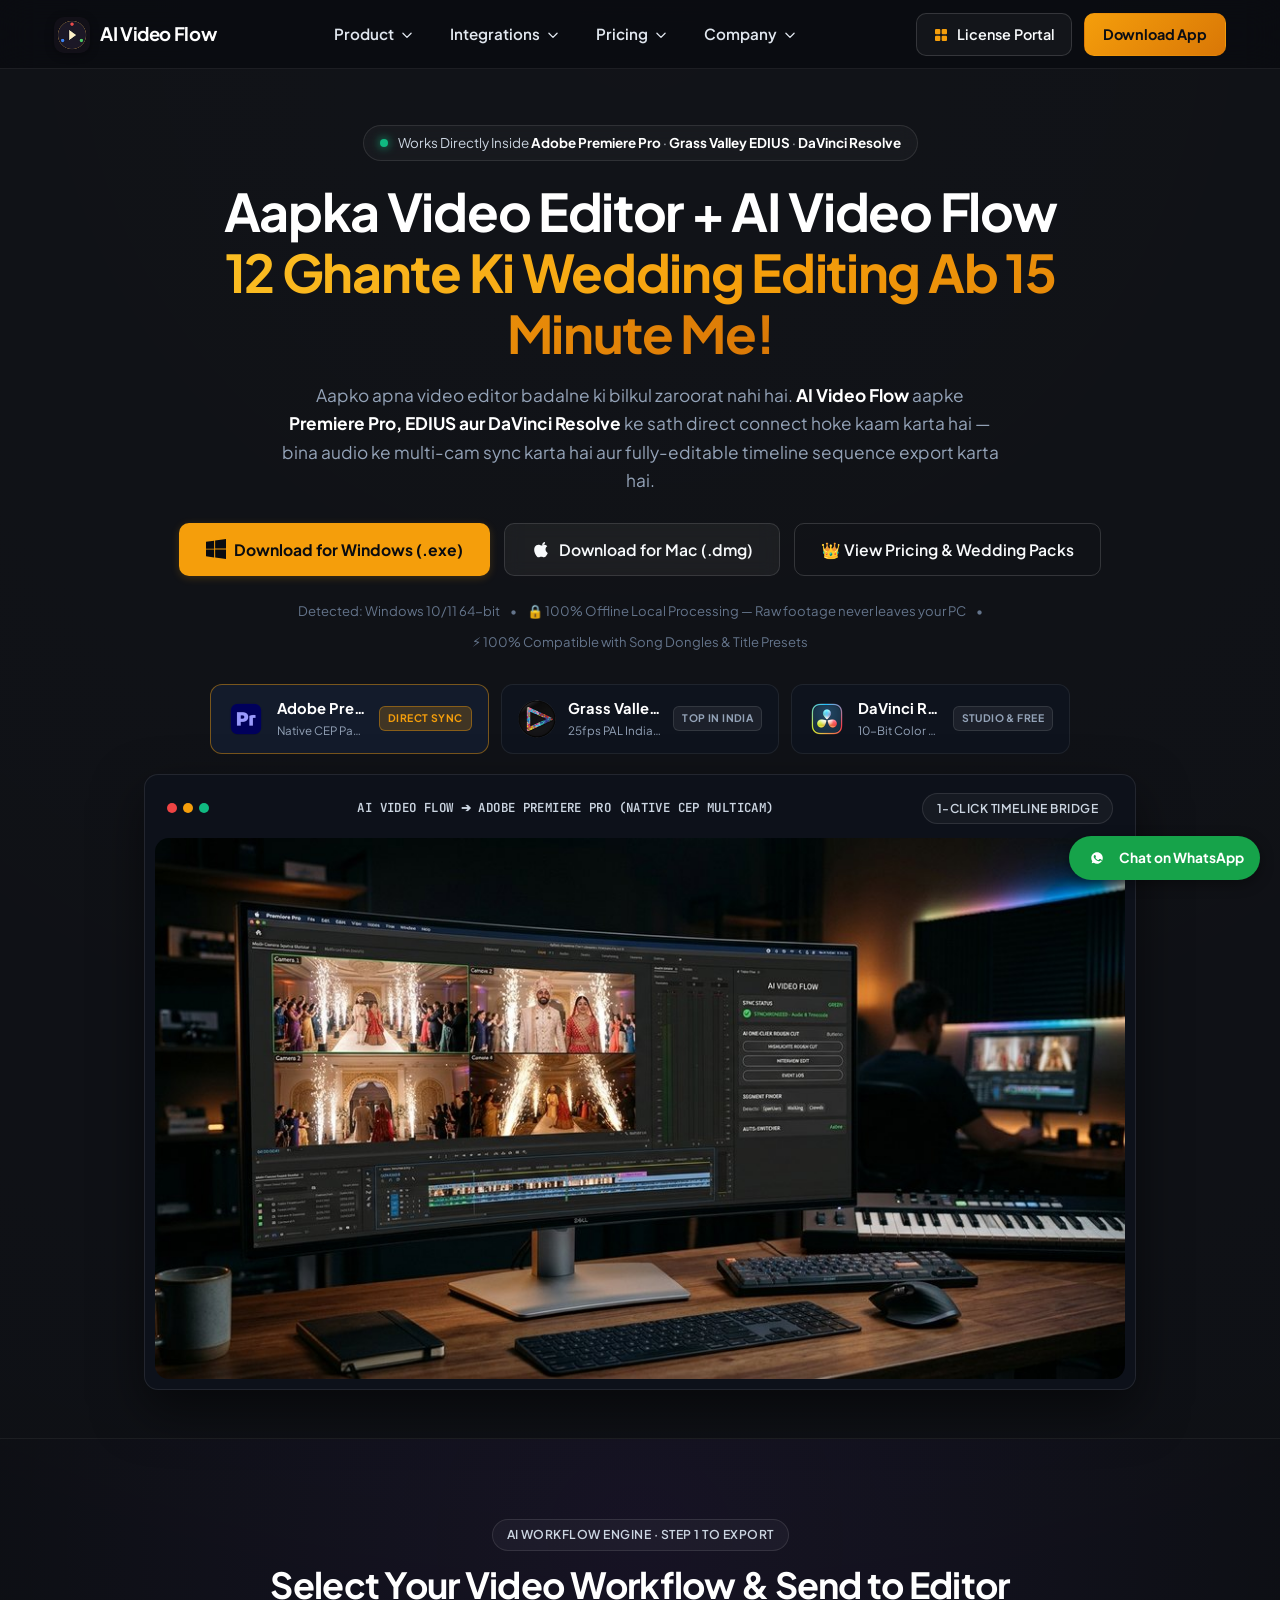
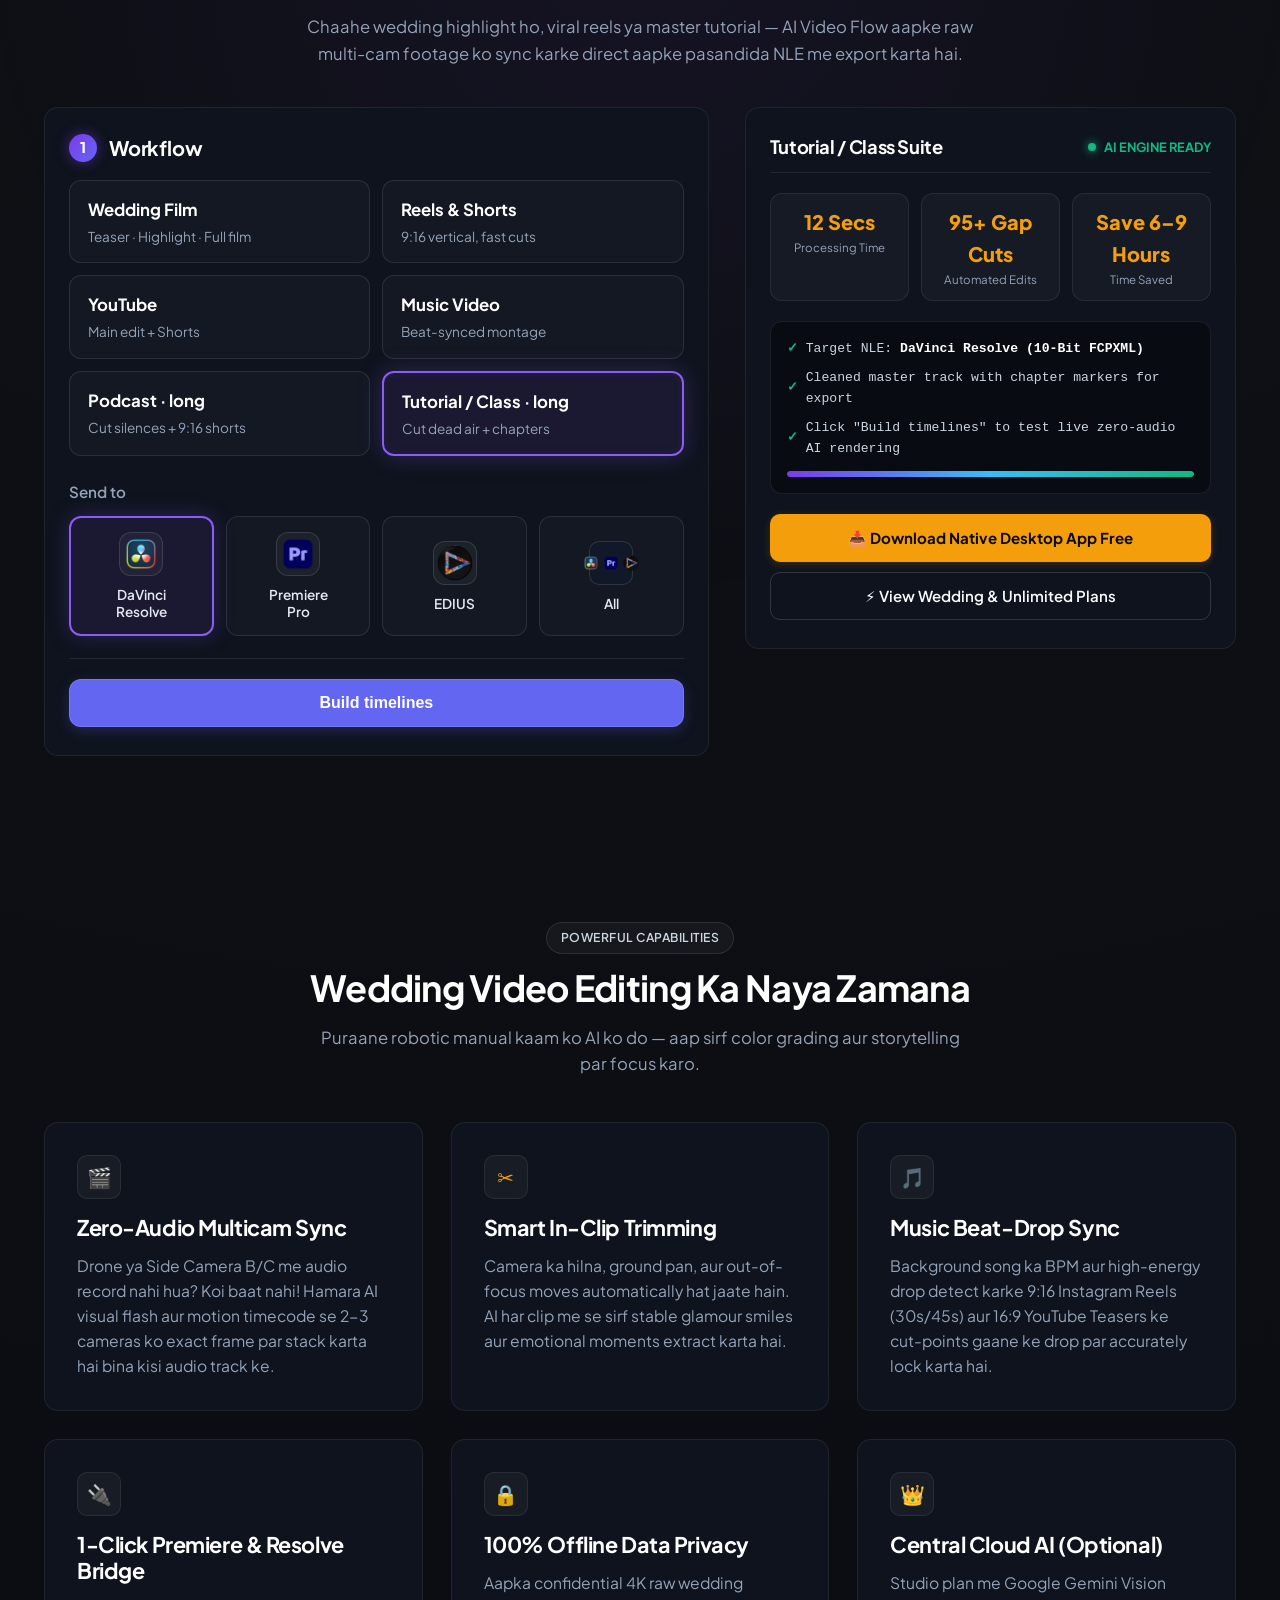
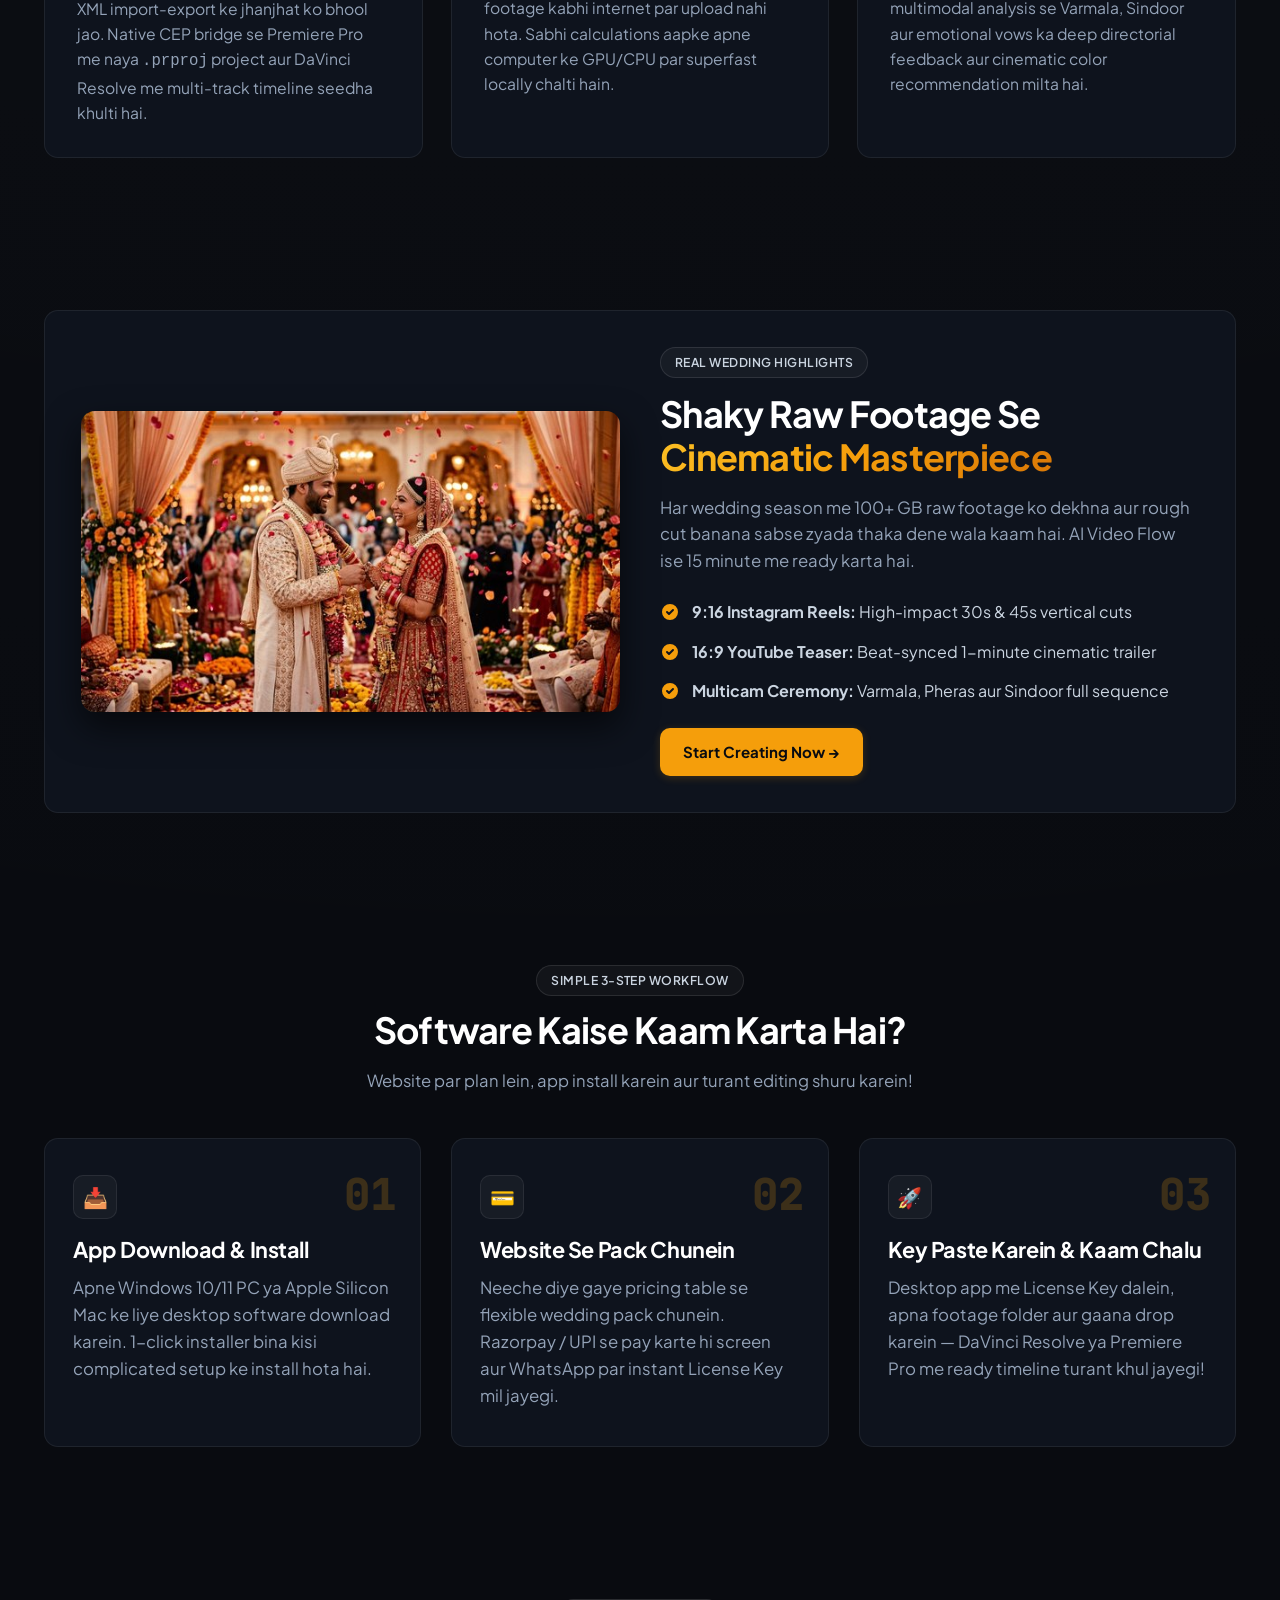
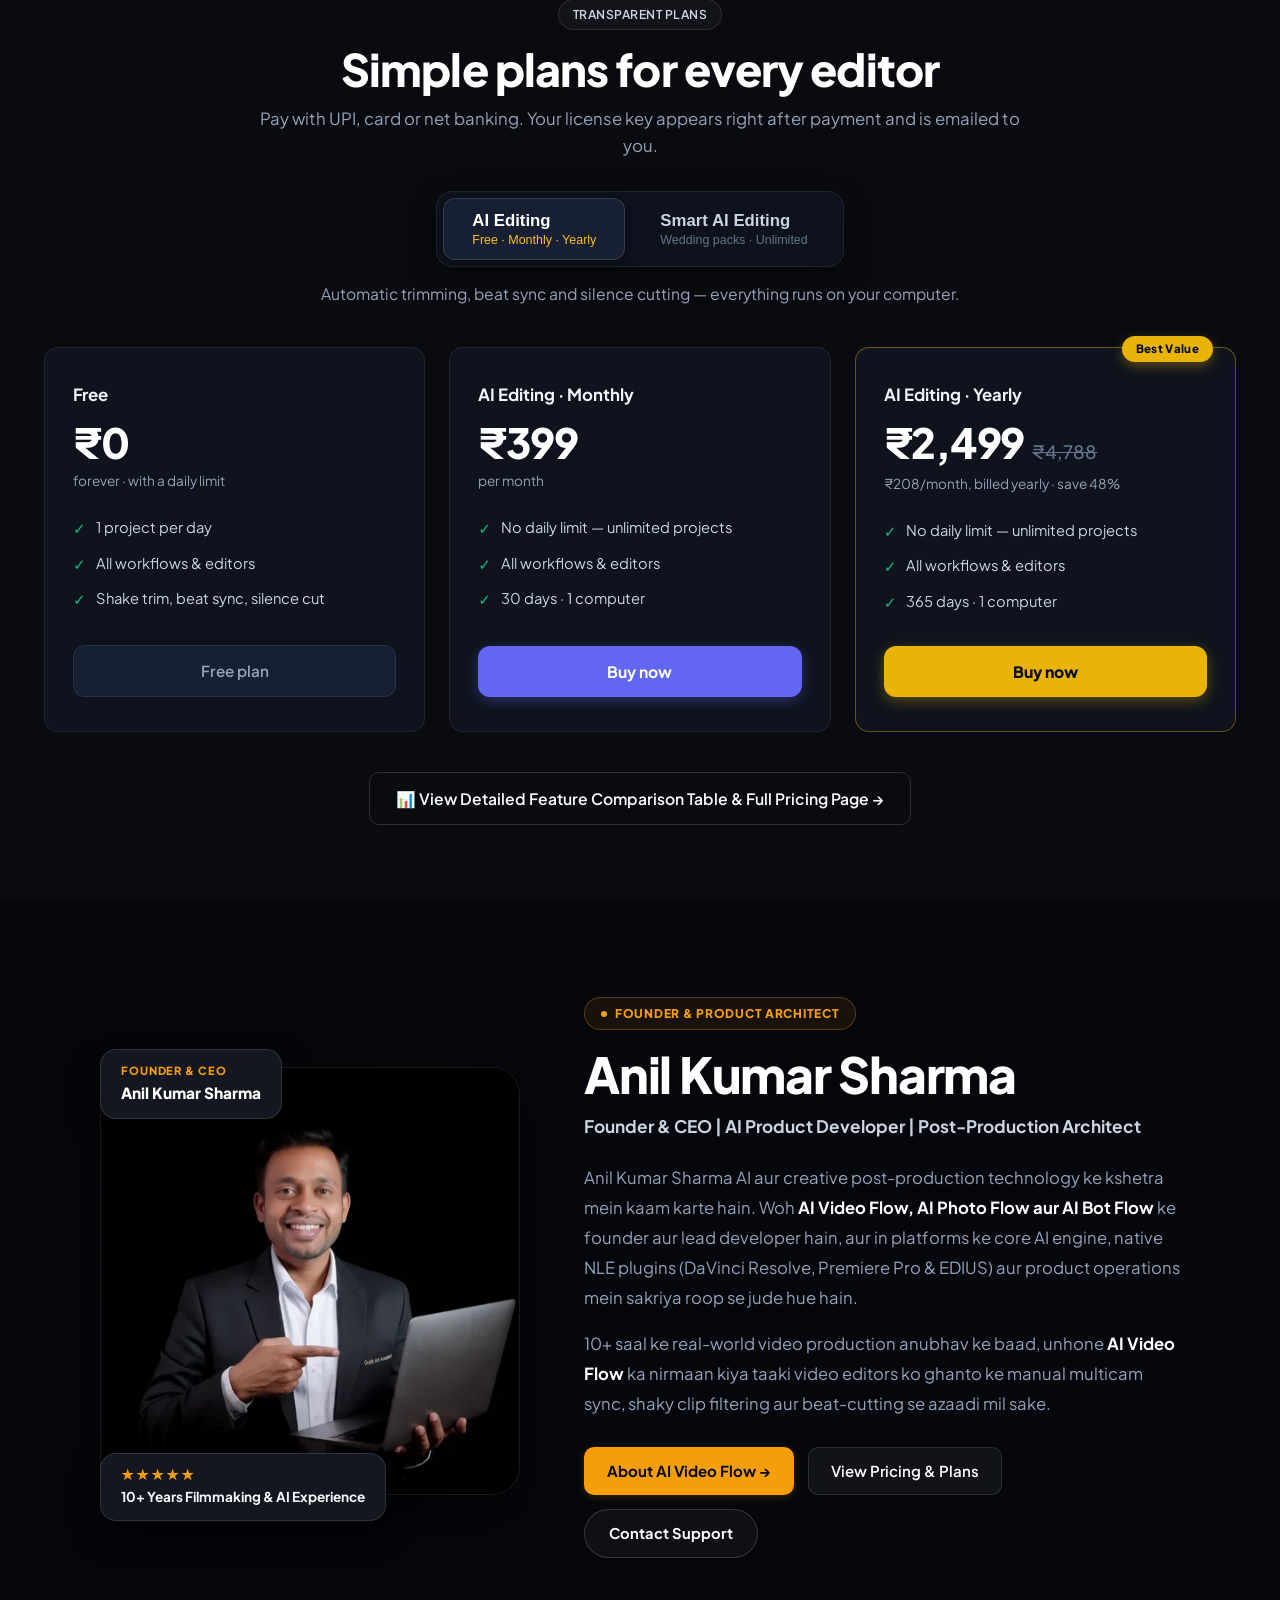
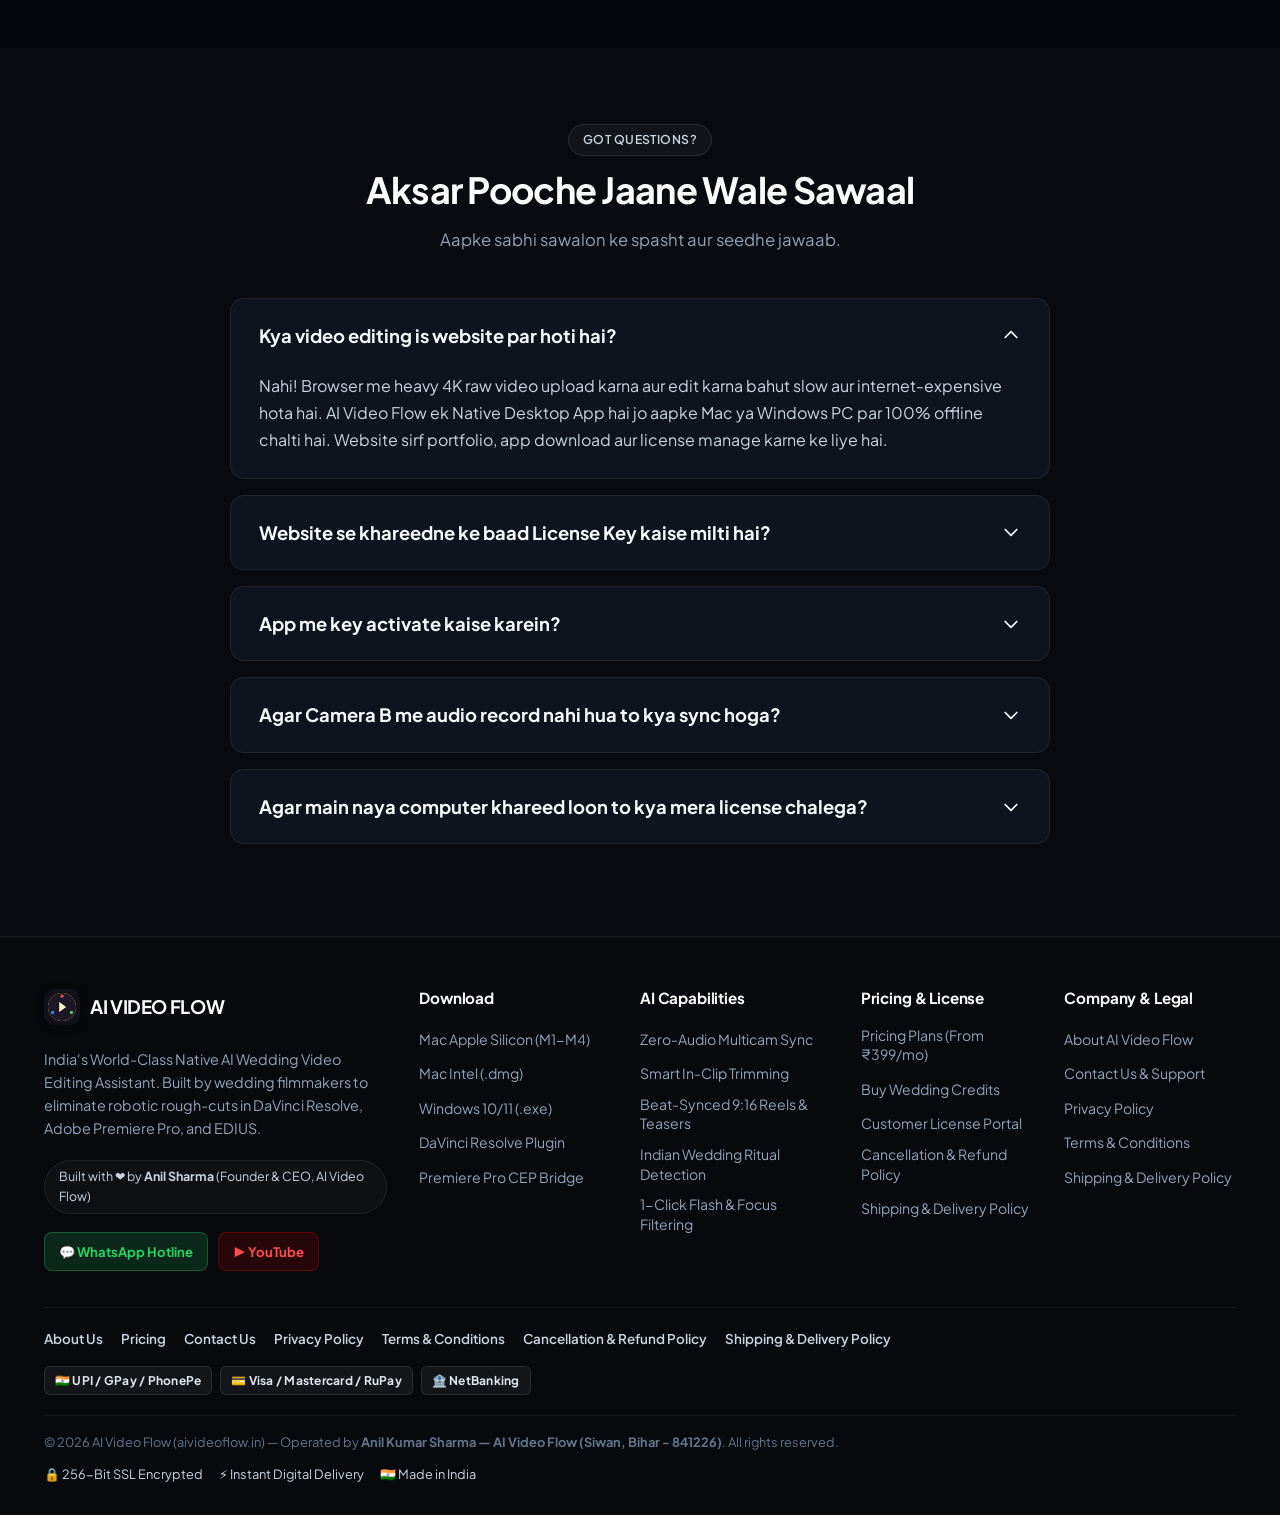
==== commit 963b9427: "Integrate Name + WhatsApp lead gate download popup from website-upload-download-popup.zip" ====
--- a/index.html
+++ b/index.html
@@ -37,7 +37,7 @@
   <link rel="preconnect" href="https://fonts.googleapis.com">
   <link rel="preconnect" href="https://fonts.gstatic.com" crossorigin>
   <link href="https://fonts.googleapis.com/css2?family=JetBrains+Mono:wght@500;700&family=Plus+Jakarta+Sans:wght@400;500;600;700;800&display=swap" rel="stylesheet">
-  <link rel="stylesheet" href="css/style.css?v=5.7">
+  <link rel="stylesheet" href="css/style.css?v=5.8">
 
   <!-- JSON-LD Structured Data: WebSite + Organization + SoftwareApplication + FAQPage -->
   <script type="application/ld+json">
@@ -511,12 +511,12 @@
       </div>
 
       <div class="hero-cta-group">
-        <a href="https://github.com/sharmaeditoranil/Ai-Video-Flow/releases/latest" id="hero-download-win" class="btn btn-lg btn-primary">
+        <a href="https://license.aivideoflow.in/download/windows" data-download="windows" id="hero-download-win" class="btn btn-lg btn-primary">
           <svg width="20" height="20" fill="currentColor" viewBox="0 0 24 24"><path d="M0 3.449L9.75 2.1v9.451H0m10.949-9.602L24 0v11.4H10.949M0 12.6h9.75v9.451L0 20.699M10.949 12.6H24V24l-12.949-1.801"/></svg>
           Download for Windows (.exe)
         </a>
 
-        <a href="https://github.com/sharmaeditoranil/Ai-Video-Flow/releases/latest" id="hero-download-mac" class="btn btn-lg btn-secondary">
+        <a href="https://license.aivideoflow.in/download/mac-arm64" data-download="mac" id="hero-download-mac" class="btn btn-lg btn-secondary">
           <svg width="20" height="20" fill="currentColor" viewBox="0 0 24 24"><path d="M18.71 19.5c-.83 1.24-1.71 2.45-3.05 2.47-1.34.03-1.77-.79-3.29-.79-1.53 0-2 .77-3.27.82-1.31.05-2.3-1.32-3.14-2.53C4.25 17 2.94 12.45 4.7 9.39c.87-1.52 2.43-2.48 4.12-2.51 1.28-.02 2.5.87 3.29.87.78 0 2.26-1.07 3.81-.91.65.03 2.47.26 3.64 1.98-.09.06-2.17 1.28-2.15 3.81.03 3.02 2.65 4.03 2.68 4.04-.03.07-.42 1.44-1.38 2.83M15.97 6.38c.62-.75 1.04-1.8 0.93-2.85-.9.04-1.99.6-2.63 1.35-.57.66-.97 1.73-.84 2.76 1 .08 2.02-.51 2.54-1.26z"/></svg>
           Download for Mac (.dmg)
         </a>
@@ -1251,13 +1251,13 @@
         </div>
 
         <div class="footer-col">
-          <h4>NLE Software</h4>
+          <h4>Download</h4>
           <ul class="footer-links">
-            <li><a href="/davinci-resolve-wedding-editing">DaVinci Resolve Wedding Plugin</a></li>
-            <li><a href="/edius-wedding-video-editing">Grass Valley EDIUS 25fps PAL</a></li>
-            <li><a href="/premiere-pro-wedding-editing">Adobe Premiere Pro CEP Bridge</a></li>
-            <li><a href="#editors">Final Cut Pro FCPXML Roundtrip</a></li>
-            <li><a href="#download">Download Desktop App (.dmg / .exe)</a></li>
+            <li><a href="https://license.aivideoflow.in/download/mac-arm64" data-download="mac-arm64">Mac Apple Silicon (M1-M4)</a></li>
+            <li><a href="https://license.aivideoflow.in/download/mac-x86_64" data-download="mac-x86_64">Mac Intel (.dmg)</a></li>
+            <li><a href="https://license.aivideoflow.in/download/windows" data-download="windows">Windows 10/11 (.exe)</a></li>
+            <li><a href="/davinci-resolve-wedding-editing">DaVinci Resolve Plugin</a></li>
+            <li><a href="/premiere-pro-wedding-editing">Premiere Pro CEP Bridge</a></li>
           </ul>
         </div>
 
@@ -1333,6 +1333,6 @@
     <span>Chat on WhatsApp</span>
   </a>
 
-  <script src="js/main.js?v=4.0"></script>
+  <script src="js/main.js?v=5.0"></script>
 </body>
 </html>
--- a/css/style.css
+++ b/css/style.css
@@ -4623,10 +4623,39 @@
   overflow: hidden;
 }
 
-
-
-
-
-
-
-
+/* ---------- Download popup (name + WhatsApp before download) ---------- */
+.dl-modal { position: fixed; inset: 0; z-index: 2000; display: flex; align-items: center; justify-content: center;
+  padding: 16px; background: rgba(3, 5, 9, 0.78); backdrop-filter: blur(8px); -webkit-backdrop-filter: blur(8px); }
+.dl-modal[hidden] { display: none; }
+.dl-card { position: relative; width: 100%; max-width: 420px; padding: 28px 24px 22px; border-radius: 18px;
+  background: #0e121a; border: 1px solid rgba(255, 255, 255, 0.16); box-shadow: 0 24px 60px rgba(0, 0, 0, 0.75); }
+.dl-card h3 { margin: 0 0 6px; font-size: 1.35rem; color: #f8fafc; font-weight: 700; }
+.dl-sub { margin: 0 0 18px; font-size: 0.9rem; color: #94a3b8; }
+.dl-close { position: absolute; top: 12px; right: 14px; background: none; border: 0; color: #94a3b8;
+  font-size: 26px; line-height: 1; cursor: pointer; padding: 4px 8px; transition: color 0.15s ease; }
+.dl-close:hover { color: #ffffff; }
+.dl-chip { display: flex; gap: 8px; margin-bottom: 14px; }
+.dl-chip[hidden] { display: none; }
+.dl-chip label { flex: 1; display: flex; align-items: center; gap: 8px; padding: 10px 12px; border-radius: 8px;
+  border: 1px solid rgba(255, 255, 255, 0.1); background: #131926; font-size: 0.85rem; color: #f8fafc; cursor: pointer; }
+.dl-chip label:has(input:checked) { border-color: #f59e0b; background: rgba(245, 158, 11, 0.08); }
+.dl-chip input { accent-color: #f59e0b; }
+.dl-label { display: block; margin: 0 0 6px; font-size: 0.85rem; font-weight: 600; color: #cbd5e1; }
+.dl-card input[type="text"], .dl-card input[type="tel"] { width: 100%; box-sizing: border-box; margin-bottom: 14px; padding: 12px 14px;
+  border-radius: 8px; border: 1px solid rgba(255, 255, 255, 0.12); background: #090b10;
+  color: #f8fafc; font: inherit; font-size: 1rem; }
+.dl-card input:focus { outline: none; border-color: #f59e0b; box-shadow: 0 0 0 3px rgba(245, 158, 11, 0.2); }
+.dl-error { margin: -4px 0 12px; font-size: 0.85rem; color: #fca5a5; }
+.dl-error[hidden] { display: none; }
+.dl-submit { width: 100%; justify-content: center; }
+.dl-submit:disabled { opacity: 0.7; cursor: wait; }
+.dl-note { margin: 12px 0 0; text-align: center; font-size: 0.78rem; color: #64748b; }
+
+
+
+
+
+
+
+
+
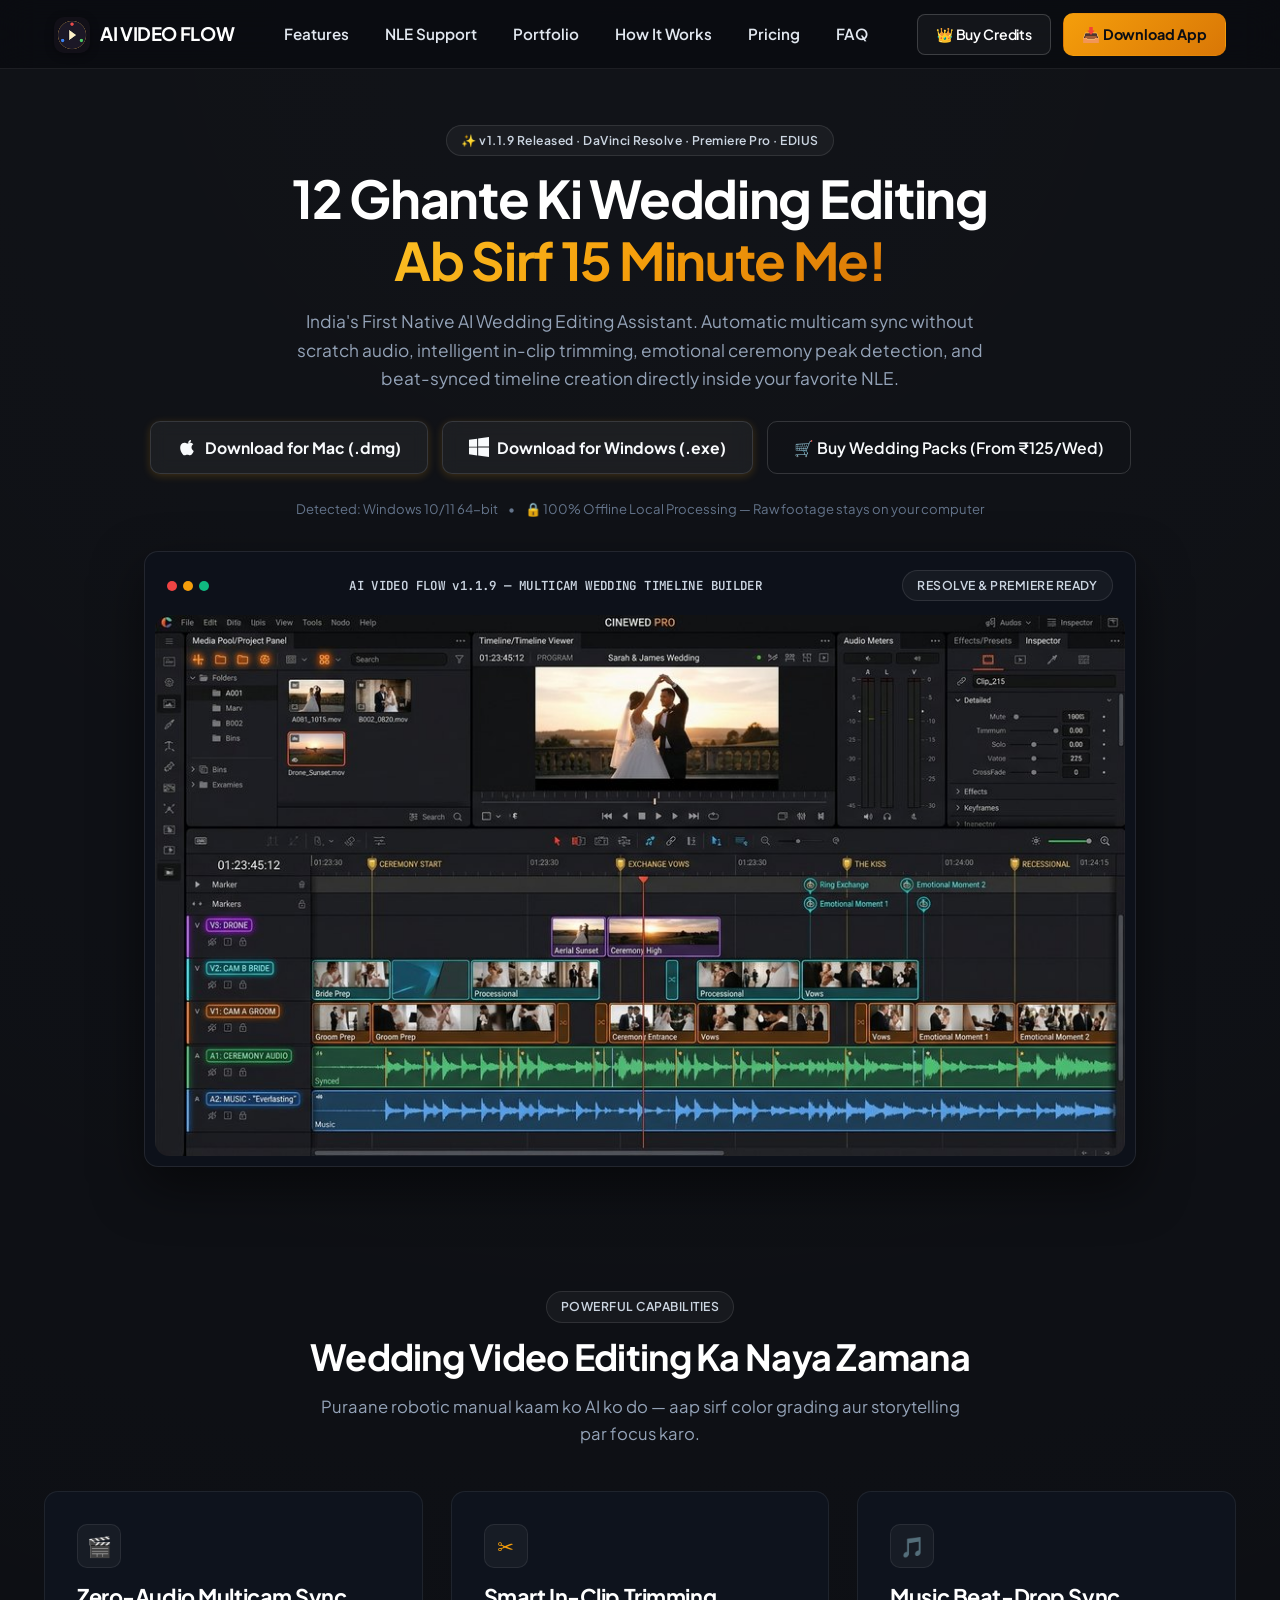
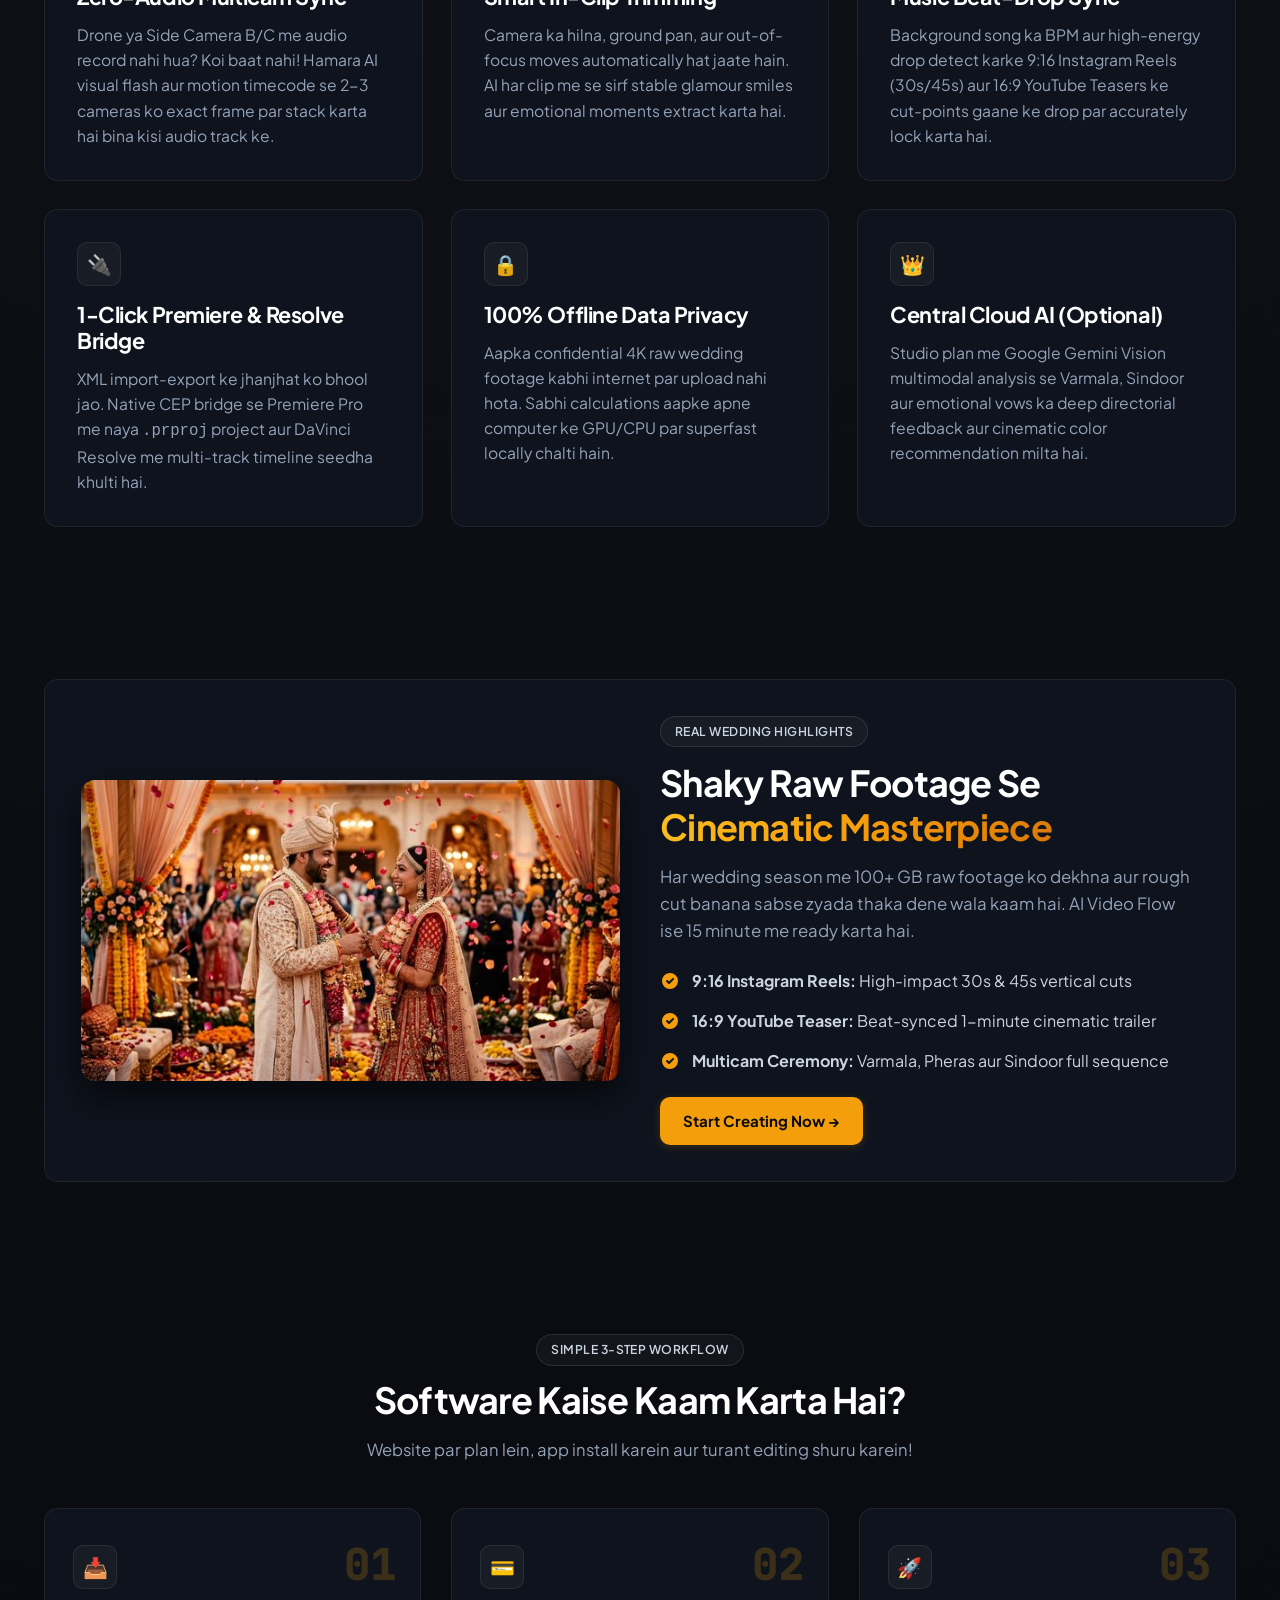
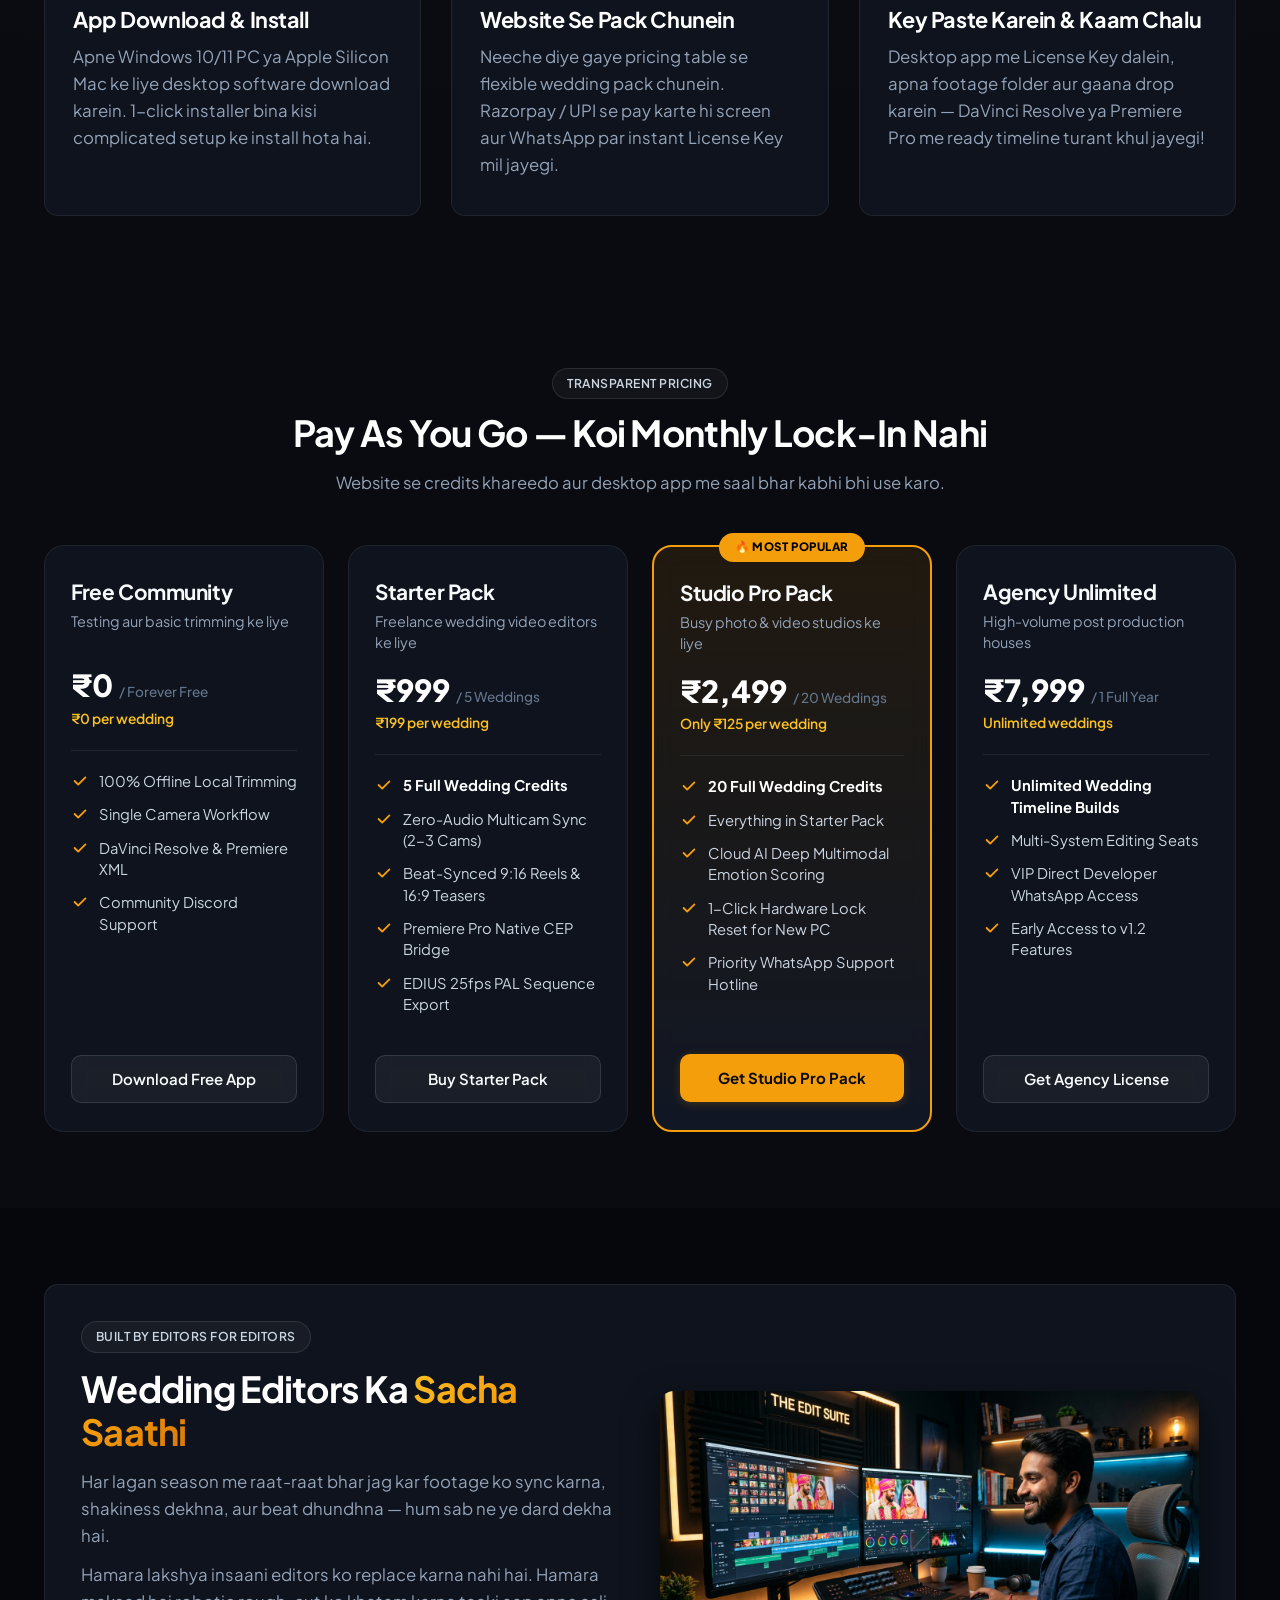
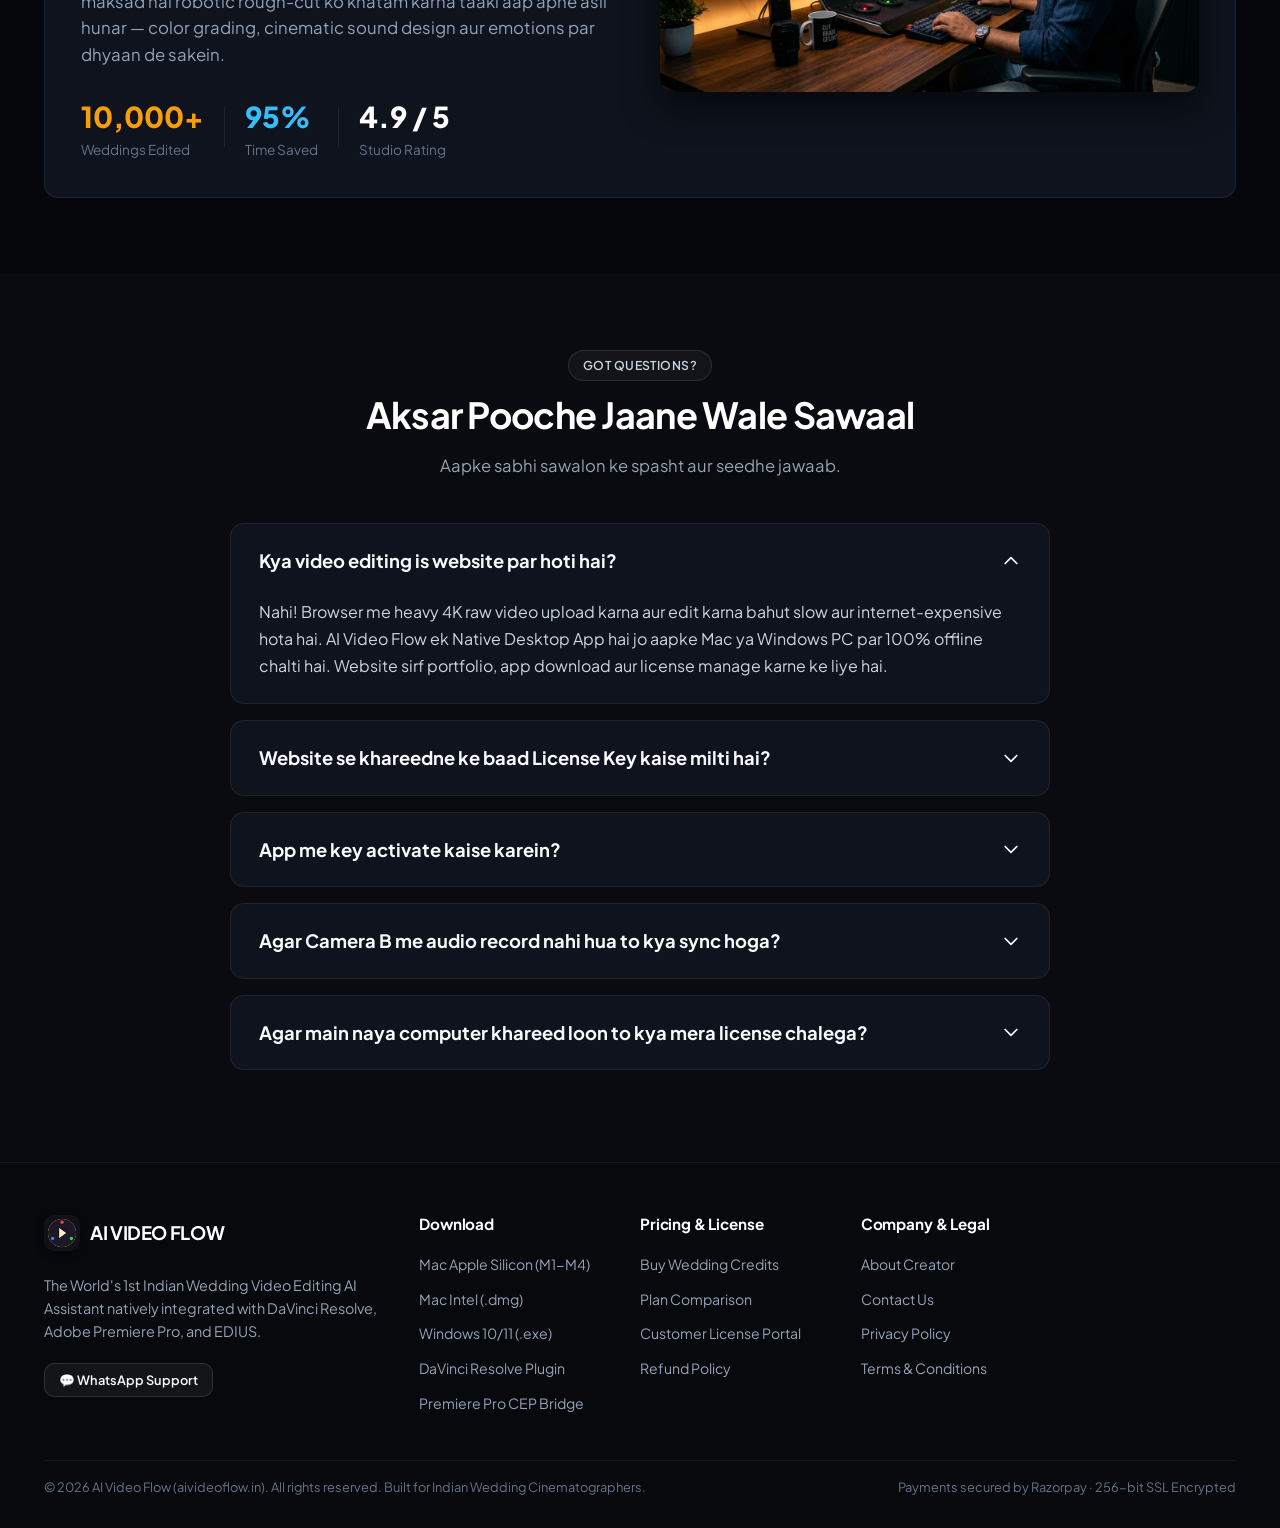
==== commit 88534a0a: "Restore the live homepage with the Pay As You Go pricing section The Hostinger git deploy replaced t" ====
--- a/index.html
+++ b/index.html
@@ -3,452 +3,85 @@
 <head>
   <meta charset="UTF-8">
   <meta name="viewport" content="width=device-width, initial-scale=1.0">
-  <title>AI Video Flow — Offline AI Wedding Video Editing Tool</title>
+  <title>AI Video Flow — AI Wedding Video Editing Suite | DaVinci Resolve, Premiere & EDIUS</title>
   
-  <!-- Advanced SEO Meta Tags -->
-  <meta name="description" content="India's #1 offline AI wedding video editing assistant. Zero-audio multicam sync, smart trimming & timeline export for DaVinci, Premiere & EDIUS.">
-  <meta name="keywords" content="wedding video editing ai, davinci resolve wedding plugin, premiere pro ai wedding plugin, edius 25fps pal sequence, zero audio multicam sync, indian wedding video editor software, ai video flow, quick art photography academy">
-  <meta name="author" content="Anil Sharma & AI Video Flow Team">
-  <meta name="robots" content="index, follow, max-image-preview:large, max-snippet:-1, max-video-preview:-1">
-  <meta name="theme-color" content="#07090e">
+  <!-- SEO Meta Tags -->
+  <meta name="description" content="AI Video Flow is India's #1 AI Wedding Video Editing Assistant. Automatic multicam sync without audio, smart in-clip trimming, and beat-synced timelines directly in DaVinci Resolve, Adobe Premiere Pro, and EDIUS. 100% offline & secure.">
+  <meta name="keywords" content="wedding video editing ai, davinci resolve wedding plugin, premiere pro ai wedding, edius 25fps xml, multicam sync without audio, indian wedding video editor, ai video flow">
+  <meta name="author" content="AI Video Flow">
   <link rel="canonical" href="https://aivideoflow.in/">
 
   <!-- OpenGraph / Facebook -->
   <meta property="og:type" content="website">
   <meta property="og:url" content="https://aivideoflow.in/">
   <meta property="og:title" content="AI Video Flow — 12-Hour Wedding Edits in 15 Minutes">
-  <meta property="og:description" content="India's First Native AI Wedding Editing Assistant. Automatic multicam sync without scratch audio, emotion scoring, and beat sync for DaVinci Resolve, Premiere Pro & EDIUS.">
+  <meta property="og:description" content="Automatic multicam sync, smart trimming, and beat-synced timeline creation for DaVinci Resolve, Adobe Premiere Pro, and EDIUS.">
   <meta property="og:image" content="https://aivideoflow.in/assets/hero_timeline.jpg">
-  <meta property="og:site_name" content="AI Video Flow">
-  <meta property="og:locale" content="en_IN">
 
   <!-- Twitter Card -->
   <meta name="twitter:card" content="summary_large_image">
   <meta name="twitter:url" content="https://aivideoflow.in/">
-  <meta name="twitter:title" content="AI Video Flow — AI Wedding Video Editing Suite">
-  <meta name="twitter:description" content="Frame-accurate Indian wedding timeline creation for DaVinci Resolve, Premiere Pro & EDIUS. 100% local and offline.">
+  <meta name="twitter:title" content="AI Video Flow — AI Wedding Editing Suite">
+  <meta name="twitter:description" content="Frame-accurate timeline creation for DaVinci Resolve, Premiere Pro & EDIUS.">
   <meta name="twitter:image" content="https://aivideoflow.in/assets/hero_timeline.jpg">
 
   <!-- Favicon -->
   <link rel="icon" type="image/png" href="assets/icon.png">
-  <link rel="apple-touch-icon" href="assets/icon.png">
 
   <!-- Fonts & Stylesheet -->
   <link rel="preconnect" href="https://fonts.googleapis.com">
   <link rel="preconnect" href="https://fonts.gstatic.com" crossorigin>
   <link href="https://fonts.googleapis.com/css2?family=JetBrains+Mono:wght@500;700&family=Plus+Jakarta+Sans:wght@400;500;600;700;800&display=swap" rel="stylesheet">
-  <link rel="stylesheet" href="css/style.css?v=5.8">
-
-  <!-- JSON-LD Structured Data: WebSite + Organization + SoftwareApplication + FAQPage -->
+  <link rel="stylesheet" href="css/style.css?v=5.9">
+
+  <!-- JSON-LD Structured Data for Google -->
   <script type="application/ld+json">
   {
     "@context": "https://schema.org",
-    "@graph": [
-      {
-        "@type": "WebSite",
-        "@id": "https://aivideoflow.in/#website",
-        "url": "https://aivideoflow.in/",
-        "name": "AI Video Flow",
-        "description": "Native AI Wedding Video Editing Assistant for DaVinci Resolve, Adobe Premiere Pro, and EDIUS.",
-        "inLanguage": "en-IN"
-      },
-      {
-        "@type": "Organization",
-        "@id": "https://aivideoflow.in/#organization",
-        "name": "AI Video Flow Technologies",
-        "url": "https://aivideoflow.in/",
-        "logo": "https://aivideoflow.in/assets/icon.png",
-        "founder": {
-          "@type": "Person",
-          "name": "Anil Sharma",
-          "jobTitle": "Lead Cinematographer & Mentor",
-          "url": "https://aivideoflow.in/about"
-        },
-        "contactPoint": {
-          "@type": "ContactPoint",
-          "telephone": "+91-9939800780",
-          "contactType": "Customer Support",
-          "availableLanguage": ["Hindi", "English"],
-          "areaServed": "IN"
-        },
-        "sameAs": [
-          "https://www.youtube.com/@QuickartPhotographyAcademy/videos",
-          "https://www.instagram.com/quick.art.photography.academy/",
-          "https://quickartphotography.in/"
-        ]
-      },
-      {
-        "@type": "SoftwareApplication",
-        "@id": "https://aivideoflow.in/#software",
-        "name": "AI Video Flow Studio Suite",
-        "applicationCategory": "MultimediaApplication",
-        "operatingSystem": "macOS 11+ (Apple Silicon M1-M4 & Intel), Windows 10/11 64-bit",
-        "softwareVersion": "1.1.9",
-        "url": "https://aivideoflow.in/",
-        "downloadUrl": "https://github.com/sharmaeditoranil/Ai-Video-Flow/releases/latest",
-        "screenshot": "https://aivideoflow.in/assets/hero_timeline.jpg",
-        "aggregateRating": {
-          "@type": "AggregateRating",
-          "ratingValue": "4.9",
-          "ratingCount": "1280",
-          "reviewCount": "420",
-          "bestRating": "5",
-          "worstRating": "1"
-        },
-        "offers": {
-          "@type": "AggregateOffer",
-          "priceCurrency": "INR",
-          "lowPrice": "0",
-          "highPrice": "14999",
-          "offerCount": "7",
-          "offers": [
-            {
-              "@type": "Offer",
-              "name": "AI Editing Free",
-              "price": "0",
-              "priceCurrency": "INR",
-              "availability": "https://schema.org/InStock",
-              "url": "https://aivideoflow.in/#download"
-            },
-            {
-              "@type": "Offer",
-              "name": "AI Editing Monthly",
-              "price": "399",
-              "priceCurrency": "INR",
-              "availability": "https://schema.org/InStock",
-              "url": "https://license.aivideoflow.in/index.php/buy"
-            },
-            {
-              "@type": "Offer",
-              "name": "AI Editing Yearly",
-              "price": "2499",
-              "priceCurrency": "INR",
-              "availability": "https://schema.org/InStock",
-              "url": "https://license.aivideoflow.in/index.php/buy"
-            },
-            {
-              "@type": "Offer",
-              "name": "Smart AI 5 Weddings",
-              "price": "999",
-              "priceCurrency": "INR",
-              "availability": "https://schema.org/InStock",
-              "url": "https://license.aivideoflow.in/index.php/buy"
-            },
-            {
-              "@type": "Offer",
-              "name": "Smart AI 11 Weddings",
-              "price": "1999",
-              "priceCurrency": "INR",
-              "availability": "https://schema.org/InStock",
-              "url": "https://license.aivideoflow.in/index.php/buy"
-            },
-            {
-              "@type": "Offer",
-              "name": "Smart AI 30 Weddings",
-              "price": "4999",
-              "priceCurrency": "INR",
-              "availability": "https://schema.org/InStock",
-              "url": "https://license.aivideoflow.in/index.php/buy"
-            },
-            {
-              "@type": "Offer",
-              "name": "Smart AI Unlimited Yearly",
-              "price": "14999",
-              "priceCurrency": "INR",
-              "availability": "https://schema.org/InStock",
-              "url": "https://license.aivideoflow.in/index.php/buy"
-            }
-          ]
-        }
-      },
-      {
-        "@type": "FAQPage",
-        "@id": "https://aivideoflow.in/#faqpage",
-        "mainEntity": [
-          {
-            "@type": "Question",
-            "name": "Kya video editing is website par hoti hai?",
-            "acceptedAnswer": {
-              "@type": "Answer",
-              "text": "Nahi! Browser me heavy 4K raw video upload karna slow hota hai. AI Video Flow ek Native Desktop App hai jo aapke Mac ya Windows PC par 100% offline chalti hai. Website sirf software download aur license manage karne ke liye hai."
-            }
-          },
-          {
-            "@type": "Question",
-            "name": "Website se khareedne ke baad License Key kaise milti hai?",
-            "acceptedAnswer": {
-              "@type": "Answer",
-              "text": "Payment complete hote hi screen par turant aapka License Key dikhta hai aur sath hi registered WhatsApp number aur email par bhej diya jata hai."
-            }
-          },
-          {
-            "@type": "Question",
-            "name": "App me key activate kaise karein?",
-            "acceptedAnswer": {
-              "@type": "Answer",
-              "text": "Apne computer me AI Video Flow desktop app kholein, golden icon par click karein, License Key paste karein aur Activate dabayein. Credits turant add ho jayenge."
-            }
-          },
-          {
-            "@type": "Question",
-            "name": "Agar Camera B me audio record nahi hua to kya sync hoga?",
-            "acceptedAnswer": {
-              "@type": "Answer",
-              "text": "Haan! Hamara proprietary AI visual light flash, camera motion aur timecode analysis use karta hai. Drone shots aur bina mic wale cameras bhi audio ke bina accurately sync ho jate hain."
-            }
-          },
-          {
-            "@type": "Question",
-            "name": "Agar main naya computer khareed loon to kya mera license chalega?",
-            "acceptedAnswer": {
-              "@type": "Answer",
-              "text": "Haan, bilkul! Customer Portal me jakar aap 1-click se apna Machine Lock reset kar sakte hain aur apne naye PC/Mac par wahi license bina extra charge ke chala sakte hain."
-            }
-          }
-        ]
-      }
-    ]
+    "@type": "SoftwareApplication",
+    "name": "AI Video Flow",
+    "operatingSystem": "macOS 11+, Windows 10/11 64-bit",
+    "applicationCategory": "MultimediaApplication",
+    "offers": {
+      "@type": "AggregateOffer",
+      "priceCurrency": "INR",
+      "lowPrice": "0",
+      "highPrice": "7999",
+      "offerCount": "4"
+    },
+    "aggregateRating": {
+      "@type": "AggregateRating",
+      "ratingValue": "4.9",
+      "reviewCount": "850"
+    }
   }
   </script>
-  <!-- Critical Header Base Safeguard -->
-  <style>
-    .brand-name { white-space: nowrap !important; display: inline-flex !important; align-items: center !important; }
-    .dropdown-menu, .mega-menu { display: none; }
-    .has-dropdown:hover > .dropdown-menu, .has-dropdown:hover > .mega-menu { display: block; }
-    .mobile-drawer-cta { display: none !important; }
-    .nav-links, .dropdown-menu, .dropdown-menu li, .mega-item-list, .mega-item-list li { list-style: none !important; }
-    .nav-links, .dropdown-menu li { margin: 0; padding: 0; }
-  </style>
 </head>
 <body>
-    <!-- Site Navigation -->
-        <!-- Site Navigation -->
+
+  <!-- Site Navigation -->
   <header class="site-header">
     <div class="container nav-wrapper">
-      <a href="/" class="brand-logo">
-        <img src="assets/icon.png" alt="AI Video Flow Logo" width="36" height="36">
-        <span class="brand-name">AI Video Flow</span>
+      <a href="https://aivideoflow.in/" class="brand-logo">
+        <img src="assets/icon.png" alt="AI Video Flow Logo">
+        <div class="brand-name">
+          AI VIDEO FLOW
+          <span class="sub">v1.1.9 · Studio Suite</span>
+        </div>
       </a>
 
       <ul class="nav-links">
-        <!-- 1. Product Dropdown -->
-        <li class="has-dropdown">
-          <a href="/#workflows">
-            Product
-            <svg class="nav-chevron" viewBox="0 0 24 24"><path stroke-linecap="round" stroke-linejoin="round" d="M19 9l-7 7-7-7"/></svg>
-          </a>
-          <ul class="dropdown-menu">
-            <li>
-              <a href="/#workflows">
-                <span class="dd-outline-icon">
-                  <svg viewBox="0 0 24 24"><rect x="3" y="4" width="18" height="16" rx="3"/><path stroke-linecap="round" stroke-linejoin="round" d="M10 9l5 3-5 3V9z"/></svg>
-                </span>
-                <div class="dd-text-block">
-                  <strong>AI Video Workflows</strong>
-                  <span>Automated rough-cuts for Weddings, Reels, YouTube, Podcasts &amp; Tutorials.</span>
-                </div>
-              </a>
-            </li>
-            <li>
-              <a href="/zero-audio-multicam-sync">
-                <span class="dd-outline-icon">
-                  <svg viewBox="0 0 24 24"><path stroke-linecap="round" stroke-linejoin="round" d="M13 10V3L4 14h7v7l9-11h-7z"/></svg>
-                </span>
-                <div class="dd-text-block">
-                  <strong>Zero-Audio Multicam Sync</strong>
-                  <span>Frame-accurate sync for 2–8 cameras &amp; drones without scratch audio.</span>
-                </div>
-              </a>
-            </li>
-            <li>
-              <a href="/#features">
-                <span class="dd-outline-icon">
-                  <svg viewBox="0 0 24 24"><path stroke-linecap="round" stroke-linejoin="round" d="M9.663 17h4.673M12 3v1m6.364 1.636l-.707.707M21 12h-1M4 12H3m3.343-5.657l-.707-.707m2.828 9.9a5 5 0 117.072 0l-.548.547A3.374 3.374 0 0014 18.469V19a2 2 0 11-4 0v-.531c0-.895-.356-1.754-.988-2.386l-.548-.547z"/></svg>
-                </span>
-                <div class="dd-text-block">
-                  <strong>Core AI Capabilities</strong>
-                  <span>Smart shaky-clip trimming, Indian ritual detection &amp; music beat sync.</span>
-                </div>
-              </a>
-            </li>
-            <li>
-              <a href="/#download">
-                <span class="dd-outline-icon">
-                  <svg viewBox="0 0 24 24"><path stroke-linecap="round" stroke-linejoin="round" d="M4 16v1a3 3 0 003 3h10a3 3 0 003-3v-1m-4-4l-4 4m0 0l-4-4m4 4V4"/></svg>
-                </span>
-                <div class="dd-text-block">
-                  <strong>Download Desktop App</strong>
-                  <span>100% offline native installer for Windows 10/11 (.exe) and macOS (.dmg).</span>
-                </div>
-              </a>
-            </li>
-          </ul>
-        </li>
-
-        <!-- 2. Integrations Dropdown -->
-        <li class="has-dropdown">
-          <a href="/#editors">
-            Integrations
-            <svg class="nav-chevron" viewBox="0 0 24 24"><path stroke-linecap="round" stroke-linejoin="round" d="M19 9l-7 7-7-7"/></svg>
-          </a>
-          <ul class="dropdown-menu">
-            <li>
-              <a href="/davinci-resolve-wedding-editing">
-                <span class="dd-outline-icon">
-                  <img src="assets/resolve.png" alt="DaVinci Resolve" width="24" height="24">
-                </span>
-                <div class="dd-text-block">
-                  <strong>DaVinci Resolve</strong>
-                  <span>10-Bit color &amp; native FCPXML multicam timeline interchange.</span>
-                </div>
-              </a>
-            </li>
-            <li>
-              <a href="/premiere-pro-wedding-editing">
-                <span class="dd-outline-icon">
-                  <img src="assets/premiere.png" alt="Adobe Premiere Pro" width="24" height="24">
-                </span>
-                <div class="dd-text-block">
-                  <strong>Adobe Premiere Pro</strong>
-                  <span>Direct CEP sequence bridge for instant multi-track editing.</span>
-                </div>
-              </a>
-            </li>
-            <li>
-              <a href="/edius-wedding-video-editing">
-                <span class="dd-outline-icon">
-                  <img src="assets/edius.png" alt="Grass Valley EDIUS" width="24" height="24">
-                </span>
-                <div class="dd-text-block">
-                  <strong>Grass Valley EDIUS</strong>
-                  <span>Frame-accurate 25fps PAL sequences engineered for Indian studios.</span>
-                </div>
-              </a>
-            </li>
-          </ul>
-        </li>
-
-        <!-- 3. Pricing Dropdown (Exact Match to Screenshot!) -->
-        <li class="has-dropdown">
-          <a href="/pricing">
-            Pricing
-            <svg class="nav-chevron" viewBox="0 0 24 24"><path stroke-linecap="round" stroke-linejoin="round" d="M19 9l-7 7-7-7"/></svg>
-          </a>
-          <ul class="dropdown-menu">
-            <li>
-              <a href="/pricing">
-                <span class="dd-outline-icon">
-                  <svg viewBox="0 0 24 24"><rect x="3" y="5" width="18" height="14" rx="2"/><path stroke-linecap="round" stroke-linejoin="round" d="M3 10h18M7 15h2"/></svg>
-                </span>
-                <div class="dd-text-block">
-                  <strong>Pricing Plans</strong>
-                  <span>Compare subscription options (Free, ₹399/mo, ₹2,499/yr) and choose the right plan.</span>
-                </div>
-              </a>
-            </li>
-            <li>
-              <a href="/pricing">
-                <span class="dd-outline-icon">
-                  <svg viewBox="0 0 24 24"><ellipse cx="12" cy="6" rx="7" ry="3"/><path stroke-linecap="round" stroke-linejoin="round" d="M5 6v6c0 1.66 3.13 3 7 3s7-1.34 7-3V6"/><path stroke-linecap="round" stroke-linejoin="round" d="M5 12v6c0 1.66 3.13 3 7 3s7-1.34 7-3v-6"/></svg>
-                </span>
-                <div class="dd-text-block">
-                  <strong>Smart AI Wedding Packs</strong>
-                  <span>Per-wedding credit packs (5, 11 &amp; 30 weddings) with lifetime validity.</span>
-                </div>
-              </a>
-            </li>
-            <li>
-              <a href="https://license.aivideoflow.in/index.php/buy" target="_blank">
-                <span class="dd-outline-icon">
-                  <svg viewBox="0 0 24 24"><path stroke-linecap="round" stroke-linejoin="round" d="M7 7h.01M7 3h5c.512 0 1.024.195 1.414.586l7 7a2 2 0 010 2.828l-7 7a2 2 0 01-2.828 0l-7-7A1.994 1.994 0 013 12V7a4 4 0 014-4z"/></svg>
-                </span>
-                <div class="dd-text-block">
-                  <strong>Buy Instant License Key</strong>
-                  <span>Pay securely via UPI, card or netbanking with instant WhatsApp delivery.</span>
-                </div>
-              </a>
-            </li>
-            <li>
-              <a href="/contact">
-                <span class="dd-outline-icon">
-                  <svg viewBox="0 0 24 24"><circle cx="12" cy="12" r="9"/><path stroke-linecap="round" stroke-linejoin="round" d="M9 12l2 2 4-4"/></svg>
-                </span>
-                <div class="dd-text-block">
-                  <strong>Studio &amp; Setup Assistance</strong>
-                  <span>Expert assistance for multi-PC studio licensing, setup, and onboarding.</span>
-                </div>
-              </a>
-            </li>
-          </ul>
-        </li>
-
-        <!-- 4. Company Dropdown -->
-        <li class="has-dropdown">
-          <a href="/about">
-            Company
-            <svg class="nav-chevron" viewBox="0 0 24 24"><path stroke-linecap="round" stroke-linejoin="round" d="M19 9l-7 7-7-7"/></svg>
-          </a>
-          <ul class="dropdown-menu menu-right">
-            <li>
-              <a href="/about">
-                <span class="dd-outline-icon">
-                  <svg viewBox="0 0 24 24"><path stroke-linecap="round" stroke-linejoin="round" d="M19 21V5a2 2 0 00-2-2H7a2 2 0 00-2 2v16m14 0h2m-2 0h-5m-9 0H3m2 0h5M9 7h1m-1 4h1m4-4h1m-1 4h1m-5 10v-5a1 1 0 011-1h2a1 1 0 011 1v5m-4 0h4"/></svg>
-                </span>
-                <div class="dd-text-block">
-                  <strong>About Us</strong>
-                  <span>Meet Founder &amp; CEO Anil Kumar Sharma and our AI product architecture.</span>
-                </div>
-              </a>
-            </li>
-            <li>
-              <a href="/contact">
-                <span class="dd-outline-icon">
-                  <svg viewBox="0 0 24 24"><path stroke-linecap="round" stroke-linejoin="round" d="M3 8l7.89 5.26a2 2 0 002.22 0L21 8M5 19h14a2 2 0 002-2V7a2 2 0 00-2-2H5a2 2 0 00-2 2v10a2 2 0 002 2z"/></svg>
-                </span>
-                <div class="dd-text-block">
-                  <strong>Contact &amp; Support</strong>
-                  <span>Direct technical support via WhatsApp hotline, phone call, or email.</span>
-                </div>
-              </a>
-            </li>
-            <li>
-              <a href="/privacy">
-                <span class="dd-outline-icon">
-                  <svg viewBox="0 0 24 24"><path stroke-linecap="round" stroke-linejoin="round" d="M9 12l2 2 4-4m5.618-4.016A11.955 11.955 0 0112 2.944a11.955 11.955 0 01-8.618 3.04A12.02 12.02 0 003 9c0 5.591 3.824 10.29 9 11.622 5.176-1.332 9-6.03 9-11.622 0-1.042-.133-2.052-.382-3.016z"/></svg>
-                </span>
-                <div class="dd-text-block">
-                  <strong>Privacy &amp; Data Security</strong>
-                  <span>100% local offline processing — your raw footage never leaves your PC.</span>
-                </div>
-              </a>
-            </li>
-            <li>
-              <a href="/refund">
-                <span class="dd-outline-icon">
-                  <svg viewBox="0 0 24 24"><path stroke-linecap="round" stroke-linejoin="round" d="M9 12h6m-6 4h6m2 5H7a2 2 0 01-2-2V5a2 2 0 012-2h5.586a1 1 0 01.707.293l5.414 5.414a1 1 0 01.293.707V19a2 2 0 01-2 2z"/></svg>
-                </span>
-                <div class="dd-text-block">
-                  <strong>Terms, Refund &amp; Delivery</strong>
-                  <span>7-day money-back guarantee and instant electronic license delivery.</span>
-                </div>
-              </a>
-            </li>
-          </ul>
-        </li>
-
-        <!-- Mobile Drawer CTA -->
-        <li class="mobile-drawer-cta">
-          <a href="https://license.aivideoflow.in/index.php/admin" target="_blank" class="btn btn-secondary">License Dashboard</a>
-          <a href="/#download" class="btn btn-primary">Download App</a>
-        </li>
+        <li><a href="#features">Features</a></li>
+        <li><a href="#editors">NLE Support</a></li>
+        <li><a href="#showcase">Portfolio</a></li>
+        <li><a href="#how-it-works">How It Works</a></li>
+        <li><a href="#pricing">Pricing</a></li>
+        <li><a href="#faq">FAQ</a></li>
       </ul>
 
       <div class="nav-actions">
-        <a href="https://license.aivideoflow.in/index.php/admin" target="_blank" class="nav-dashboard-btn">
-          <svg fill="currentColor" viewBox="0 0 24 24"><rect x="3" y="3" width="8" height="8" rx="1.5"/><rect x="13" y="3" width="8" height="8" rx="1.5"/><rect x="3" y="13" width="8" height="8" rx="1.5"/><rect x="13" y="13" width="8" height="8" rx="1.5"/></svg>
-          License Portal
-        </a>
-        <a href="/#download" class="btn btn-primary">Download App</a>
+        <a href="#pricing" class="btn btn-outline-gold">👑 Buy Credits</a>
+        <a href="#download" class="btn btn-primary">📥 Download App</a>
         <button class="mobile-toggle" aria-label="Toggle Navigation">☰</button>
       </div>
     </div>
@@ -457,114 +90,42 @@
   <!-- Hero Section -->
   <section class="hero-section" id="download">
     <div class="container hero-content">
-      
-      <!-- Top Integration Badge -->
-      <div class="hero-bridge-badge">
-        <span class="badge-pulse"></span>
-        <span>Works Directly Inside <strong>Adobe Premiere Pro</strong> · <strong>Grass Valley EDIUS</strong> · <strong>DaVinci Resolve</strong></span>
+      <div class="section-tag">
+        <span class="badge badge-version">✨ v1.1.9 Released · DaVinci Resolve · Premiere Pro · EDIUS</span>
       </div>
 
       <h1>
-        Aapka Video Editor + AI Video Flow<br>
-        <span class="text-gold">12 Ghante Ki Wedding Editing Ab 15 Minute Me!</span>
+        12 Ghante Ki Wedding Editing<br>
+        <span class="text-gold">Ab Sirf 15 Minute Me!</span>
       </h1>
 
       <p class="hero-subtitle">
-        Aapko apna video editor badalne ki bilkul zaroorat nahi hai. <strong>AI Video Flow</strong> aapke <strong>Premiere Pro, EDIUS aur DaVinci Resolve</strong> ke sath direct connect hoke kaam karta hai — bina audio ke multi-cam sync karta hai aur fully-editable timeline sequence export karta hai.
+        India's First Native AI Wedding Editing Assistant. Automatic multicam sync without scratch audio, intelligent in-clip trimming, emotional ceremony peak detection, and beat-synced timeline creation directly inside your favorite NLE.
       </p>
 
-      <!-- 3-Step Visual Connection Diagram ("How it Connects") -->
-      <div class="workflow-connection-diagram">
-        <div class="wf-step">
-          <div class="wf-step-icon">📁</div>
-          <div class="wf-step-text">
-            <strong>1. Raw Wedding Footage</strong>
-            <span>Sony, Canon, Lumix &amp; Drones (2–8 Cams)</span>
-          </div>
-        </div>
-
-        <div class="wf-arrow">
-          <span class="arrow-glow">⚡ Zero-Audio Sync</span>
-          <span class="arrow-symbol">➔</span>
-        </div>
-
-        <div class="wf-step wf-step-hub">
-          <div class="wf-step-icon">🤖</div>
-          <div class="wf-step-text">
-            <strong>2. AI Video Flow Engine</strong>
-            <span>In-Clip Trim, Emotion &amp; Beat Detect</span>
-          </div>
-        </div>
-
-        <div class="wf-arrow">
-          <span class="arrow-glow">📤 1-Click Export</span>
-          <span class="arrow-symbol">➔</span>
-        </div>
-
-        <div class="wf-step wf-step-target">
-          <div class="wf-step-icon">🎬</div>
-          <div class="wf-step-text">
-            <strong>3. Opens in Your Editor</strong>
-            <span>Premiere · EDIUS · DaVinci Resolve</span>
-          </div>
-        </div>
-      </div>
-
       <div class="hero-cta-group">
-        <a href="https://license.aivideoflow.in/download/windows" data-download="windows" id="hero-download-win" class="btn btn-lg btn-primary">
+        <a href="https://license.aivideoflow.in/download/mac-arm64" data-download="mac" id="hero-download-mac" class="btn btn-lg btn-primary">
+          <svg width="20" height="20" fill="currentColor" viewBox="0 0 24 24"><path d="M18.71 19.5c-.83 1.24-1.71 2.45-3.05 2.47-1.34.03-1.77-.79-3.29-.79-1.53 0-2 .77-3.27.82-1.31.05-2.3-1.32-3.14-2.53C4.25 17 2.94 12.45 4.7 9.39c.87-1.52 2.43-2.48 4.12-2.51 1.28-.02 2.5.87 3.29.87.78 0 2.26-1.07 3.81-.91.65.03 2.47.26 3.64 1.98-.09.06-2.17 1.28-2.15 3.81.03 3.02 2.65 4.03 2.68 4.04-.03.07-.42 1.44-1.38 2.83M15.97 6.38c.62-.75 1.04-1.8 0.93-2.85-.9.04-1.99.6-2.63 1.35-.57.66-.97 1.73-.84 2.76 1 .08 2.02-.51 2.54-1.26z"/></svg>
+          Download for Mac (.dmg)
+        </a>
+
+        <a href="https://license.aivideoflow.in/download/windows" data-download="windows" id="hero-download-win" class="btn btn-lg btn-secondary">
           <svg width="20" height="20" fill="currentColor" viewBox="0 0 24 24"><path d="M0 3.449L9.75 2.1v9.451H0m10.949-9.602L24 0v11.4H10.949M0 12.6h9.75v9.451L0 20.699M10.949 12.6H24V24l-12.949-1.801"/></svg>
           Download for Windows (.exe)
         </a>
 
-        <a href="https://license.aivideoflow.in/download/mac-arm64" data-download="mac" id="hero-download-mac" class="btn btn-lg btn-secondary">
-          <svg width="20" height="20" fill="currentColor" viewBox="0 0 24 24"><path d="M18.71 19.5c-.83 1.24-1.71 2.45-3.05 2.47-1.34.03-1.77-.79-3.29-.79-1.53 0-2 .77-3.27.82-1.31.05-2.3-1.32-3.14-2.53C4.25 17 2.94 12.45 4.7 9.39c.87-1.52 2.43-2.48 4.12-2.51 1.28-.02 2.5.87 3.29.87.78 0 2.26-1.07 3.81-.91.65.03 2.47.26 3.64 1.98-.09.06-2.17 1.28-2.15 3.81.03 3.02 2.65 4.03 2.68 4.04-.03.07-.42 1.44-1.38 2.83M15.97 6.38c.62-.75 1.04-1.8 0.93-2.85-.9.04-1.99.6-2.63 1.35-.57.66-.97 1.73-.84 2.76 1 .08 2.02-.51 2.54-1.26z"/></svg>
-          Download for Mac (.dmg)
+        <a href="https://license.aivideoflow.in/index.php/buy" target="_blank" class="btn btn-lg btn-outline-gold">
+          🛒 Buy Wedding Packs (From ₹125/Wed)
         </a>
-
-        <a href="/pricing" class="btn btn-lg btn-outline-gold">
-          👑 View Pricing &amp; Wedding Packs
-        </a>
       </div>
 
       <div class="hero-platform-notice">
-        <span id="detected-os-badge">Detected: Mac &amp; Windows 64-bit</span>
+        <span id="detected-os-badge">Detected: Mac & Windows 64-bit</span>
         <span>•</span>
-        <span>🔒 100% Offline Local Processing — Raw footage never leaves your PC</span>
-        <span>•</span>
-        <span>⚡ 100% Compatible with Song Dongles &amp; Title Presets</span>
-      </div>
-
-      <!-- Interactive 3-NLE Bridge Switcher Cards -->
-      <div class="nle-bridge-strip" role="tablist" aria-label="NLE Integration Selector">
-        <div class="nle-bridge-card active" data-editor="premiere" onclick="switchHeroNLE('premiere')" role="tab" aria-selected="true">
-          <div class="nle-icon pr"><img src="assets/premiere.png" alt="Adobe Premiere Pro Logo" width="38" height="38"></div>
-          <div class="nle-info">
-            <strong>Adobe Premiere Pro</strong>
-            <span>Native CEP Panel Bridge</span>
-          </div>
-          <span class="bridge-tag">Direct Sync</span>
-        </div>
-
-        <div class="nle-bridge-card" data-editor="edius" onclick="switchHeroNLE('edius')" role="tab" aria-selected="false">
-          <div class="nle-icon edius"><img src="assets/edius.png" alt="Grass Valley EDIUS Logo" width="38" height="38"></div>
-          <div class="nle-info">
-            <strong>Grass Valley EDIUS</strong>
-            <span>25fps PAL Indian Wedding Export</span>
-          </div>
-          <span class="bridge-tag">Top in India</span>
-        </div>
-
-        <div class="nle-bridge-card" data-editor="davinci" onclick="switchHeroNLE('davinci')" role="tab" aria-selected="false">
-          <div class="nle-icon davinci"><img src="assets/resolve.png" alt="DaVinci Resolve Logo" width="38" height="38"></div>
-          <div class="nle-info">
-            <strong>DaVinci Resolve</strong>
-            <span>10-Bit Color FCPXML Roundtrip</span>
-          </div>
-          <span class="bridge-tag">Studio &amp; Free</span>
-        </div>
-      </div>
-
-      <!-- Hero Visual Mockup with Interactive Editor View -->
+        <span>🔒 100% Offline Local Processing — Raw footage stays on your computer</span>
+      </div>
+
+      <!-- Hero Visual Mockup -->
       <div class="hero-visual">
         <div class="mockup-wrapper">
           <div class="mockup-header">
@@ -573,18 +134,17 @@
               <span class="dot-yellow"></span>
               <span class="dot-green"></span>
             </div>
-            <div class="mockup-title" id="hero-nle-mockup-title">AI VIDEO FLOW ➔ ADOBE PREMIERE PRO (NATIVE CEP MULTICAM)</div>
-            <span class="badge badge-pill">1-CLICK TIMELINE BRIDGE</span>
-          </div>
-          
-          <img src="assets/premiere-pro-multicam.jpg" alt="AI Video Flow + Adobe Premiere Pro Multicam Editing Bridge" class="mockup-image" id="hero-nle-mockup-img" width="940" height="525">
+            <div class="mockup-title">AI VIDEO FLOW v1.1.9 — MULTICAM WEDDING TIMELINE BUILDER</div>
+            <span class="badge badge-pill">RESOLVE & PREMIERE READY</span>
+          </div>
+          <img src="assets/hero_timeline.jpg" alt="AI Video Flow Wedding Timeline Interface Mockup" class="mockup-image">
           
           <div class="floating-badge badge-top-left">
-            <span>⚡ Zero-Audio Sync: 4 Cams Synced in 15s</span>
-          </div>
-
-          <div class="floating-badge badge-bottom-right" id="hero-badge-nle">
-            <span>🎬 Native CEP Sequence Created in Premiere Pro</span>
+            <span>⚡ Zero-Audio Multicam Sync Active</span>
+          </div>
+
+          <div class="floating-badge badge-bottom-right">
+            <span>🎵 Beat Drop Locked: 118 BPM</span>
           </div>
         </div>
       </div>
@@ -611,172 +171,6 @@
         <div class="logo-item">
           <svg viewBox="0 0 24 24" fill="currentColor"><rect width="24" height="24" rx="4" fill="#10b981"/><text x="4" y="17" fill="#fff" font-weight="900" font-size="13">FCP</text></svg>
           Final Cut Pro (XML Interchange)
-        </div>
-      </div>
-    </div>
-  </section>
-
-  <!-- Interactive Native AI Workflow Studio Section (Exact Match to User Screenshots 1 & 2) -->
-  <section class="workflow-studio-section" id="workflows">
-    <div class="container">
-      <div class="section-tag" style="text-align: center;">
-        <span class="badge badge-pill">AI WORKFLOW ENGINE · STEP 1 TO EXPORT</span>
-      </div>
-      <h2 style="text-align: center; max-width: 820px; margin: 12px auto 8px;">
-        Select Your Video Workflow &amp; Send to Editor
-      </h2>
-      <p class="section-desc" style="text-align: center; max-width: 680px; margin: 0 auto 36px;">
-        Chaahe wedding highlight ho, viral reels ya master tutorial — AI Video Flow aapke raw multi-cam footage ko sync karke direct aapke pasandida NLE me export karta hai.
-      </p>
-
-      <div class="wf-studio-layout">
-        <!-- Left: The Exact Dark Software Card from User Screenshots -->
-        <div class="wf-studio-card">
-          <!-- Step 1 Header -->
-          <div class="wf-step-row">
-            <div class="wf-step-pill">1</div>
-            <h3 class="wf-step-title">Workflow</h3>
-          </div>
-
-          <!-- 6 Workflow Choices (2 Columns) -->
-          <div class="wf-grid">
-            <!-- 1. Wedding Film -->
-            <div class="wf-choice-card" data-wf="wedding" onclick="selectStudioWorkflow('wedding')">
-              <div class="wf-choice-title">Wedding Film</div>
-              <div class="wf-choice-sub">Teaser · Highlight · Full film</div>
-            </div>
-
-            <!-- 2. Reels & Shorts -->
-            <div class="wf-choice-card" data-wf="reels" onclick="selectStudioWorkflow('reels')">
-              <div class="wf-choice-title">Reels &amp; Shorts</div>
-              <div class="wf-choice-sub">9:16 vertical, fast cuts</div>
-            </div>
-
-            <!-- 3. YouTube -->
-            <div class="wf-choice-card" data-wf="youtube" onclick="selectStudioWorkflow('youtube')">
-              <div class="wf-choice-title">YouTube</div>
-              <div class="wf-choice-sub">Main edit + Shorts</div>
-            </div>
-
-            <!-- 4. Music Video -->
-            <div class="wf-choice-card" data-wf="music" onclick="selectStudioWorkflow('music')">
-              <div class="wf-choice-title">Music Video</div>
-              <div class="wf-choice-sub">Beat-synced montage</div>
-            </div>
-
-            <!-- 5. Podcast · long -->
-            <div class="wf-choice-card" data-wf="podcast" onclick="selectStudioWorkflow('podcast')">
-              <div class="wf-choice-title">Podcast · long</div>
-              <div class="wf-choice-sub">Cut silences + 9:16 shorts</div>
-            </div>
-
-            <!-- 6. Tutorial / Class · long (Active default matching Screenshot 1!) -->
-            <div class="wf-choice-card active" data-wf="tutorial" onclick="selectStudioWorkflow('tutorial')">
-              <div class="wf-choice-title">Tutorial / Class · long</div>
-              <div class="wf-choice-sub">Cut dead air + chapters</div>
-            </div>
-          </div>
-
-          <!-- Send to Section (Screenshot 2) -->
-          <div class="wf-sendto-section">
-            <div class="wf-sendto-title">Send to</div>
-            <div class="wf-sendto-grid">
-              <!-- DaVinci Resolve (Active default matching Screenshot 2!) -->
-              <div class="sendto-card active" data-dest="davinci" onclick="selectStudioDestination('davinci')">
-                <div class="sendto-icon-box davinci">
-                  <img src="assets/resolve.png" alt="DaVinci Resolve Logo" width="36" height="36">
-                </div>
-                <div class="sendto-card-label">DaVinci<br>Resolve</div>
-              </div>
-
-              <!-- Premiere Pro -->
-              <div class="sendto-card" data-dest="premiere" onclick="selectStudioDestination('premiere')">
-                <div class="sendto-icon-box premiere">
-                  <img src="assets/premiere.png" alt="Adobe Premiere Pro Logo" width="36" height="36">
-                </div>
-                <div class="sendto-card-label">Premiere<br>Pro</div>
-              </div>
-
-              <!-- EDIUS -->
-              <div class="sendto-card" data-dest="edius" onclick="selectStudioDestination('edius')">
-                <div class="sendto-icon-box edius">
-                  <img src="assets/edius.png" alt="Grass Valley EDIUS Logo" width="36" height="36">
-                </div>
-                <div class="sendto-card-label">EDIUS</div>
-              </div>
-
-              <!-- All -->
-              <div class="sendto-card" data-dest="all" onclick="selectStudioDestination('all')">
-                <div class="sendto-icon-box all-nles">
-                  <img src="assets/resolve.png" alt="DaVinci Resolve" width="16" height="16">
-                  <img src="assets/premiere.png" alt="Premiere Pro" width="16" height="16">
-                  <img src="assets/edius.png" alt="EDIUS" width="16" height="16">
-                </div>
-                <div class="sendto-card-label">All</div>
-              </div>
-            </div>
-          </div>
-
-          <!-- Divider Line -->
-          <div class="wf-card-divider"></div>
-
-          <!-- Build Timelines Unique Animated Button (Screenshot 2!) -->
-          <button type="button" class="btn-build-timelines" id="btn-build-timelines" onclick="triggerTimelineBuild()">
-            Build timelines
-          </button>
-        </div>
-
-        <!-- Right: Telemetry & Live Timeline Verification Box -->
-        <div class="wf-telemetry-box">
-          <div class="wf-telemetry-header">
-            <h3 class="wf-telemetry-title" id="wf-telemetry-wf-title">Tutorial / Class Suite</h3>
-            <span class="wf-live-status">
-              <span class="wf-live-dot"></span>
-              AI ENGINE READY
-            </span>
-          </div>
-
-          <div class="wf-stat-row">
-            <div class="wf-stat-cell">
-              <div class="wf-stat-num" id="wf-telemetry-speed">12 Secs</div>
-              <div class="wf-stat-lbl">Processing Time</div>
-            </div>
-            <div class="wf-stat-cell">
-              <div class="wf-stat-num" id="wf-telemetry-cuts">95+ Gap Cuts</div>
-              <div class="wf-stat-lbl">Automated Edits</div>
-            </div>
-            <div class="wf-stat-cell">
-              <div class="wf-stat-num" id="wf-telemetry-save">Save 6–9 Hours</div>
-              <div class="wf-stat-lbl">Time Saved</div>
-            </div>
-          </div>
-
-          <div class="wf-simulation-output">
-            <div class="wf-log-line">
-              <span class="check">✓</span>
-              <span>Target NLE: <strong id="wf-sim-dest-name" style="color:#fff;">DaVinci Resolve (10-Bit FCPXML)</strong></span>
-            </div>
-            <div class="wf-log-line">
-              <span class="check">✓</span>
-              <span id="wf-sim-desc">Cleaned master track with chapter markers for export</span>
-            </div>
-            <div class="wf-log-line" id="wf-sim-status-text">
-              <span class="check">✓</span>
-              <span>Click "Build timelines" to test live zero-audio AI rendering</span>
-            </div>
-            <div class="wf-sim-progress-bar">
-              <div class="wf-sim-progress-fill" id="wf-sim-progress-fill" style="width: 100%;"></div>
-            </div>
-          </div>
-
-          <div style="display: flex; gap: 10px; flex-direction: column;">
-            <a href="#download" class="btn btn-primary" style="width: 100%; justify-content: center;">
-              📥 Download Native Desktop App Free
-            </a>
-            <a href="/pricing" class="btn btn-outline-gold" style="width: 100%; justify-content: center;">
-              ⚡ View Wedding &amp; Unlimited Plans
-            </a>
-          </div>
         </div>
       </div>
     </div>
@@ -842,7 +236,7 @@
     <div class="container">
       <div class="showcase-box">
         <div class="showcase-media">
-          <img src="assets/wedding_cinematic.jpg" alt="Cinematic Indian Wedding Film Cut" width="540" height="301">
+          <img src="assets/wedding_cinematic.jpg" alt="Cinematic Indian Wedding Film Cut">
         </div>
         <div class="showcase-details">
           <span class="badge badge-version">REAL WEDDING HIGHLIGHTS</span>
@@ -905,168 +299,91 @@
   <!-- Pricing Section -->
   <section class="section" id="pricing">
     <div class="container">
-      <div class="pricing-header-center">
-        <div class="section-tag" style="justify-content:center;">
-          <span class="badge badge-version">TRANSPARENT PLANS</span>
-        </div>
-        <h2>Simple plans for every editor</h2>
-        <p class="subtitle">
-          Pay with UPI, card or net banking. Your license key appears right after payment and is emailed to you.
-        </p>
-
-        <!-- Segmented Tab Switcher -->
-        <div class="pricing-switcher-wrapper" role="tablist" aria-label="Pricing Categories">
-          <button type="button" class="pricing-switch-btn active" id="tab-ai-editing" role="tab" aria-selected="true" aria-controls="panel-ai-editing" onclick="switchPricingTab('ai-editing')">
-            <span class="btn-title">AI Editing</span>
-            <span class="btn-sub">Free · Monthly · Yearly</span>
-          </button>
-          <button type="button" class="pricing-switch-btn" id="tab-smart-ai" role="tab" aria-selected="false" aria-controls="panel-smart-ai" onclick="switchPricingTab('smart-ai')">
-            <span class="btn-title">Smart AI Editing</span>
-            <span class="btn-sub">Wedding packs · Unlimited</span>
-          </button>
-        </div>
-
-        <p class="pricing-tab-caption" id="pricing-tab-caption">
-          Automatic trimming, beat sync and silence cutting — everything runs on your computer.
-        </p>
-      </div>
-
-      <!-- Panel 1: AI Editing (Free, Monthly, Yearly) -->
-      <div class="pricing-tab-panel active" id="panel-ai-editing" role="tabpanel" aria-labelledby="tab-ai-editing">
-        <div class="plans-grid-3">
-          
-          <!-- Card 1: Free -->
-          <div class="plan-card">
-            <div class="plan-name">Free</div>
-            <div class="price-row">
-              <span class="price-amount">₹0</span>
-            </div>
-            <div class="price-term">forever · with a daily limit</div>
-            <ul class="plan-features-list">
-              <li><span class="check-icon">✓</span> <span>1 project per day</span></li>
-              <li><span class="check-icon">✓</span> <span>All workflows &amp; editors</span></li>
-              <li><span class="check-icon">✓</span> <span>Shake trim, beat sync, silence cut</span></li>
-            </ul>
-            <a href="#download" class="btn-dark-plan">Free plan</a>
-          </div>
-
-          <!-- Card 2: AI Editing Monthly -->
-          <div class="plan-card">
-            <div class="plan-name">AI Editing · Monthly</div>
-            <div class="price-row">
-              <span class="price-amount">₹399</span>
-            </div>
-            <div class="price-term">per month</div>
-            <ul class="plan-features-list">
-              <li><span class="check-icon">✓</span> <span>No daily limit — unlimited projects</span></li>
-              <li><span class="check-icon">✓</span> <span>All workflows &amp; editors</span></li>
-              <li><span class="check-icon">✓</span> <span>30 days · 1 computer</span></li>
-            </ul>
-            <a href="https://license.aivideoflow.in/index.php/buy" target="_blank" class="btn-purple">Buy now</a>
-          </div>
-
-          <!-- Card 3: AI Editing Yearly (Best Value) -->
-          <div class="plan-card highlighted">
-            <div class="card-badge">Best value</div>
-            <div class="plan-name">AI Editing · Yearly</div>
-            <div class="price-row">
-              <span class="price-amount">₹2,499</span>
-              <span class="price-original">₹4,788</span>
-            </div>
-            <div class="price-term">₹208/month, billed yearly · save 48%</div>
-            <ul class="plan-features-list">
-              <li><span class="check-icon">✓</span> <span>No daily limit — unlimited projects</span></li>
-              <li><span class="check-icon">✓</span> <span>All workflows &amp; editors</span></li>
-              <li><span class="check-icon">✓</span> <span>365 days · 1 computer</span></li>
-            </ul>
-            <a href="https://license.aivideoflow.in/index.php/buy" target="_blank" class="btn-gold">Buy now</a>
-          </div>
-
-        </div>
-      </div>
-
-      <!-- Panel 2: Smart AI Editing (5, 11, 30 Weddings, Unlimited) -->
-      <div class="pricing-tab-panel" id="panel-smart-ai" role="tabpanel" aria-labelledby="tab-smart-ai">
-        <div class="plans-grid-4">
-
-          <!-- Card 1: 5 Weddings -->
-          <div class="plan-card">
-            <div class="plan-name">Smart AI · 5 Weddings</div>
-            <div class="price-row">
-              <span class="price-amount">₹999</span>
-            </div>
-            <div class="price-term">₹200 per wedding</div>
-            <ul class="plan-features-list">
-              <li><span class="check-icon">✓</span> <span>5 Smart AI weddings</span></li>
-              <li><span class="check-icon">✓</span> <span>AI music &amp; voiceover</span></li>
-              <li><span class="check-icon">✓</span> <span>Smart AI Assistant</span></li>
-              <li><span class="check-icon">✓</span> <span>Unlimited editing · 365 days</span></li>
-            </ul>
-            <a href="https://license.aivideoflow.in/index.php/buy" target="_blank" class="btn-purple">Buy now</a>
-          </div>
-
-          <!-- Card 2: 11 Weddings (Most Popular) -->
-          <div class="plan-card highlighted">
-            <div class="card-badge">Most popular</div>
-            <div class="plan-name">Smart AI · 11 Weddings</div>
-            <div class="price-row">
-              <span class="price-amount">₹1,999</span>
-              <span class="price-original">₹2,200</span>
-            </div>
-            <div class="price-term">₹182 per wedding · save 9%</div>
-            <ul class="plan-features-list">
-              <li><span class="check-icon">✓</span> <span>11 Smart AI weddings</span></li>
-              <li><span class="check-icon">✓</span> <span>AI music &amp; voiceover</span></li>
-              <li><span class="check-icon">✓</span> <span>Smart AI Assistant</span></li>
-              <li><span class="check-icon">✓</span> <span>Unlimited editing · 365 days</span></li>
-            </ul>
-            <a href="https://license.aivideoflow.in/index.php/buy" target="_blank" class="btn-gold">Buy now</a>
-          </div>
-
-          <!-- Card 3: 30 Weddings (Best Value) -->
-          <div class="plan-card highlighted">
-            <div class="card-badge">Best value</div>
-            <div class="plan-name">Smart AI · 30 Weddings</div>
-            <div class="price-row">
-              <span class="price-amount">₹4,999</span>
-              <span class="price-original">₹6,000</span>
-            </div>
-            <div class="price-term">₹167 per wedding · save 17%</div>
-            <ul class="plan-features-list">
-              <li><span class="check-icon">✓</span> <span>30 Smart AI weddings</span></li>
-              <li><span class="check-icon">✓</span> <span>AI music &amp; voiceover</span></li>
-              <li><span class="check-icon">✓</span> <span>Smart AI Assistant</span></li>
-              <li><span class="check-icon">✓</span> <span>Unlimited editing · 365 days</span></li>
-            </ul>
-            <a href="https://license.aivideoflow.in/index.php/buy" target="_blank" class="btn-gold">Buy now</a>
-          </div>
-
-          <!-- Card 4: Smart AI Unlimited · Yearly (50% Off) -->
-          <div class="plan-card highlighted">
-            <div class="card-badge">50% off</div>
-            <div class="plan-name">Smart AI Unlimited · Yearly</div>
-            <div class="price-row">
-              <span class="price-amount">₹14,999</span>
-              <span class="price-original">₹29,999</span>
-            </div>
-            <div class="price-term">Unlimited Smart AI weddings · save 50%</div>
-            <ul class="plan-features-list">
-              <li><span class="check-icon">✓</span> <span>Unlimited Smart AI shot review</span></li>
-              <li><span class="check-icon">✓</span> <span>AI music &amp; voiceover</span></li>
-              <li><span class="check-icon">✓</span> <span>Smart AI Assistant</span></li>
-              <li><span class="check-icon">✓</span> <span>Unlimited editing · 1 year</span></li>
-            </ul>
-            <a href="https://license.aivideoflow.in/index.php/buy" target="_blank" class="btn-gold">Renew</a>
-          </div>
-
-        </div>
-      </div>
-
-      <!-- Pricing Dedicated Page Callout -->
-      <div style="text-align:center;margin-top:40px;">
-        <a href="/pricing" class="btn btn-lg btn-outline-gold">
-          📊 View Detailed Feature Comparison Table &amp; Full Pricing Page →
-        </a>
+      <div class="section-tag">
+        <span class="badge badge-version">TRANSPARENT PRICING</span>
+      </div>
+      <h2>Pay As You Go — Koi Monthly Lock-In Nahi</h2>
+      <p class="section-desc">Website se credits khareedo aur desktop app me saal bhar kabhi bhi use karo.</p>
+
+      <div class="pricing-grid">
+        <!-- Plan 1 -->
+        <div class="pricing-card">
+          <div class="pricing-header">
+            <h3>Free Community</h3>
+            <p>Testing aur basic trimming ke liye</p>
+          </div>
+          <div class="pricing-price">
+            ₹0 <span class="term">/ Forever Free</span>
+          </div>
+          <div class="pricing-unit-rate">₹0 per wedding</div>
+          <ul class="pricing-features">
+            <li><svg width="18" height="18" fill="currentColor" viewBox="0 0 20 20"><path fill-rule="evenodd" d="M16.707 5.293a1 1 0 010 1.414l-8 8a1 1 0 01-1.414 0l-4-4a1 1 0 011.414-1.414L8 12.586l7.293-7.293a1 1 0 011.414 0z" clip-rule="evenodd"/></svg> 100% Offline Local Trimming</li>
+            <li><svg width="18" height="18" fill="currentColor" viewBox="0 0 20 20"><path fill-rule="evenodd" d="M16.707 5.293a1 1 0 010 1.414l-8 8a1 1 0 01-1.414 0l-4-4a1 1 0 011.414-1.414L8 12.586l7.293-7.293a1 1 0 011.414 0z" clip-rule="evenodd"/></svg> Single Camera Workflow</li>
+            <li><svg width="18" height="18" fill="currentColor" viewBox="0 0 20 20"><path fill-rule="evenodd" d="M16.707 5.293a1 1 0 010 1.414l-8 8a1 1 0 01-1.414 0l-4-4a1 1 0 011.414-1.414L8 12.586l7.293-7.293a1 1 0 011.414 0z" clip-rule="evenodd"/></svg> DaVinci Resolve &amp; Premiere XML</li>
+            <li><svg width="18" height="18" fill="currentColor" viewBox="0 0 20 20"><path fill-rule="evenodd" d="M16.707 5.293a1 1 0 010 1.414l-8 8a1 1 0 01-1.414 0l-4-4a1 1 0 011.414-1.414L8 12.586l7.293-7.293a1 1 0 011.414 0z" clip-rule="evenodd"/></svg> Community Discord Support</li>
+          </ul>
+          <a href="#download" class="btn btn-secondary">Download Free App</a>
+        </div>
+
+        <!-- Plan 2 -->
+        <div class="pricing-card">
+          <div class="pricing-header">
+            <h3>Starter Pack</h3>
+            <p>Freelance wedding video editors ke liye</p>
+          </div>
+          <div class="pricing-price">
+            ₹999 <span class="term">/ 5 Weddings</span>
+          </div>
+          <div class="pricing-unit-rate">₹199 per wedding</div>
+          <ul class="pricing-features">
+            <li><svg width="18" height="18" fill="currentColor" viewBox="0 0 20 20"><path fill-rule="evenodd" d="M16.707 5.293a1 1 0 010 1.414l-8 8a1 1 0 01-1.414 0l-4-4a1 1 0 011.414-1.414L8 12.586l7.293-7.293a1 1 0 011.414 0z" clip-rule="evenodd"/></svg> <strong>5 Full Wedding Credits</strong></li>
+            <li><svg width="18" height="18" fill="currentColor" viewBox="0 0 20 20"><path fill-rule="evenodd" d="M16.707 5.293a1 1 0 010 1.414l-8 8a1 1 0 01-1.414 0l-4-4a1 1 0 011.414-1.414L8 12.586l7.293-7.293a1 1 0 011.414 0z" clip-rule="evenodd"/></svg> Zero-Audio Multicam Sync (2-3 Cams)</li>
+            <li><svg width="18" height="18" fill="currentColor" viewBox="0 0 20 20"><path fill-rule="evenodd" d="M16.707 5.293a1 1 0 010 1.414l-8 8a1 1 0 01-1.414 0l-4-4a1 1 0 011.414-1.414L8 12.586l7.293-7.293a1 1 0 011.414 0z" clip-rule="evenodd"/></svg> Beat-Synced 9:16 Reels &amp; 16:9 Teasers</li>
+            <li><svg width="18" height="18" fill="currentColor" viewBox="0 0 20 20"><path fill-rule="evenodd" d="M16.707 5.293a1 1 0 010 1.414l-8 8a1 1 0 01-1.414 0l-4-4a1 1 0 011.414-1.414L8 12.586l7.293-7.293a1 1 0 011.414 0z" clip-rule="evenodd"/></svg> Premiere Pro Native CEP Bridge</li>
+            <li><svg width="18" height="18" fill="currentColor" viewBox="0 0 20 20"><path fill-rule="evenodd" d="M16.707 5.293a1 1 0 010 1.414l-8 8a1 1 0 01-1.414 0l-4-4a1 1 0 011.414-1.414L8 12.586l7.293-7.293a1 1 0 011.414 0z" clip-rule="evenodd"/></svg> EDIUS 25fps PAL Sequence Export</li>
+          </ul>
+          <a href="https://license.aivideoflow.in/index.php/buy" target="_blank" class="btn btn-secondary">Buy Starter Pack</a>
+        </div>
+
+        <!-- Plan 3 (Featured) -->
+        <div class="pricing-card featured">
+          <div class="pricing-badge">🔥 MOST POPULAR</div>
+          <div class="pricing-header">
+            <h3>Studio Pro Pack</h3>
+            <p>Busy photo &amp; video studios ke liye</p>
+          </div>
+          <div class="pricing-price">
+            ₹2,499 <span class="term">/ 20 Weddings</span>
+          </div>
+          <div class="pricing-unit-rate">Only ₹125 per wedding</div>
+          <ul class="pricing-features">
+            <li><svg width="18" height="18" fill="currentColor" viewBox="0 0 20 20"><path fill-rule="evenodd" d="M16.707 5.293a1 1 0 010 1.414l-8 8a1 1 0 01-1.414 0l-4-4a1 1 0 011.414-1.414L8 12.586l7.293-7.293a1 1 0 011.414 0z" clip-rule="evenodd"/></svg> <strong>20 Full Wedding Credits</strong></li>
+            <li><svg width="18" height="18" fill="currentColor" viewBox="0 0 20 20"><path fill-rule="evenodd" d="M16.707 5.293a1 1 0 010 1.414l-8 8a1 1 0 01-1.414 0l-4-4a1 1 0 011.414-1.414L8 12.586l7.293-7.293a1 1 0 011.414 0z" clip-rule="evenodd"/></svg> Everything in Starter Pack</li>
+            <li><svg width="18" height="18" fill="currentColor" viewBox="0 0 20 20"><path fill-rule="evenodd" d="M16.707 5.293a1 1 0 010 1.414l-8 8a1 1 0 01-1.414 0l-4-4a1 1 0 011.414-1.414L8 12.586l7.293-7.293a1 1 0 011.414 0z" clip-rule="evenodd"/></svg> Cloud AI Deep Multimodal Emotion Scoring</li>
+            <li><svg width="18" height="18" fill="currentColor" viewBox="0 0 20 20"><path fill-rule="evenodd" d="M16.707 5.293a1 1 0 010 1.414l-8 8a1 1 0 01-1.414 0l-4-4a1 1 0 011.414-1.414L8 12.586l7.293-7.293a1 1 0 011.414 0z" clip-rule="evenodd"/></svg> 1-Click Hardware Lock Reset for New PC</li>
+            <li><svg width="18" height="18" fill="currentColor" viewBox="0 0 20 20"><path fill-rule="evenodd" d="M16.707 5.293a1 1 0 010 1.414l-8 8a1 1 0 01-1.414 0l-4-4a1 1 0 011.414-1.414L8 12.586l7.293-7.293a1 1 0 011.414 0z" clip-rule="evenodd"/></svg> Priority WhatsApp Support Hotline</li>
+          </ul>
+          <a href="https://license.aivideoflow.in/index.php/buy" target="_blank" class="btn btn-primary">Get Studio Pro Pack</a>
+        </div>
+
+        <!-- Plan 4 -->
+        <div class="pricing-card">
+          <div class="pricing-header">
+            <h3>Agency Unlimited</h3>
+            <p>High-volume post production houses</p>
+          </div>
+          <div class="pricing-price">
+            ₹7,999 <span class="term">/ 1 Full Year</span>
+          </div>
+          <div class="pricing-unit-rate">Unlimited weddings</div>
+          <ul class="pricing-features">
+            <li><svg width="18" height="18" fill="currentColor" viewBox="0 0 20 20"><path fill-rule="evenodd" d="M16.707 5.293a1 1 0 010 1.414l-8 8a1 1 0 01-1.414 0l-4-4a1 1 0 011.414-1.414L8 12.586l7.293-7.293a1 1 0 011.414 0z" clip-rule="evenodd"/></svg> <strong>Unlimited Wedding Timeline Builds</strong></li>
+            <li><svg width="18" height="18" fill="currentColor" viewBox="0 0 20 20"><path fill-rule="evenodd" d="M16.707 5.293a1 1 0 010 1.414l-8 8a1 1 0 01-1.414 0l-4-4a1 1 0 011.414-1.414L8 12.586l7.293-7.293a1 1 0 011.414 0z" clip-rule="evenodd"/></svg> Multi-System Editing Seats</li>
+            <li><svg width="18" height="18" fill="currentColor" viewBox="0 0 20 20"><path fill-rule="evenodd" d="M16.707 5.293a1 1 0 010 1.414l-8 8a1 1 0 01-1.414 0l-4-4a1 1 0 011.414-1.414L8 12.586l7.293-7.293a1 1 0 011.414 0z" clip-rule="evenodd"/></svg> VIP Direct Developer WhatsApp Access</li>
+            <li><svg width="18" height="18" fill="currentColor" viewBox="0 0 20 20"><path fill-rule="evenodd" d="M16.707 5.293a1 1 0 010 1.414l-8 8a1 1 0 01-1.414 0l-4-4a1 1 0 011.414-1.414L8 12.586l7.293-7.293a1 1 0 011.414 0z" clip-rule="evenodd"/></svg> Early Access to v1.2 Features</li>
+          </ul>
+          <a href="https://license.aivideoflow.in/index.php/buy" target="_blank" class="btn btn-secondary">Get Agency License</a>
+        </div>
       </div>
     </div>
   </section>
@@ -1074,59 +391,35 @@
   <!-- Creator Story / About Us Section -->
   <section class="section" style="background:#05070c;">
     <div class="container">
-      <div class="founder-spotlight-grid" style="margin-bottom:0;">
-        <!-- Left: Founder Photo Card with Floating Top-Left & Bottom-Left Badges -->
-        <div class="founder-photo-wrap">
-          <div class="founder-badge-topleft">
-            <span class="f-role">FOUNDER &amp; CEO</span>
-            <span class="f-name">Anil Kumar Sharma</span>
-          </div>
-
-          <div class="founder-photo-frame">
-            <img src="assets/anil-sharma-mentor.webp" alt="Anil Kumar Sharma — Founder & CEO of AI Video Flow" width="420" height="420">
-          </div>
-
-          <div class="founder-badge-bottomleft">
-            <div class="f-stars">★★★★★</div>
-            <div class="f-exp">10+ Years Filmmaking &amp; AI Experience</div>
-          </div>
-        </div>
-
-        <!-- Right: Founder Bio & Action Pills -->
-        <div class="founder-bio-content">
-          <div class="founder-pill-tag">
-            <span class="dot"></span>
-            FOUNDER &amp; PRODUCT ARCHITECT
-          </div>
-
-          <h2>Anil Kumar Sharma</h2>
-
-          <div class="founder-roles-line">
-            Founder &amp; CEO | AI Product Developer | Post-Production Architect
-          </div>
-
-          <p class="founder-desc-text">
-            Anil Kumar Sharma AI aur creative post-production technology ke kshetra mein kaam karte hain. Woh <strong>AI Video Flow, AI Photo Flow aur AI Bot Flow</strong> ke founder aur lead developer hain, aur in platforms ke core AI engine, native NLE plugins (DaVinci Resolve, Premiere Pro &amp; EDIUS) aur product operations mein sakriya roop se jude hue hain.
+      <div class="showcase-box" style="grid-template-columns: 1fr 1fr;">
+        <div class="showcase-details">
+          <span class="badge badge-version">BUILT BY EDITORS FOR EDITORS</span>
+          <h2 style="text-align:left;margin-top:14px;">Wedding Editors Ka <span class="text-gold">Sacha Saathi</span></h2>
+          <p>
+            Har lagan season me raat-raat bhar jag kar footage ko sync karna, shakiness dekhna, aur beat dhundhna — hum sab ne ye dard dekha hai. 
           </p>
-
-          <p class="founder-desc-text" style="margin-top:-12px;">
-            10+ saal ke real-world video production anubhav ke baad, unhone <strong>AI Video Flow</strong> ka nirmaan kiya taaki video editors ko ghanto ke manual multicam sync, shaky clip filtering aur beat-cutting se azaadi mil sake.
+          <p style="margin-top:12px;">
+            Hamara lakshya insaani editors ko replace karna nahi hai. Hamara maksad hai robotic rough-cut ko khatam karna taaki aap apne asli hunar — color grading, cinematic sound design aur emotions par dhyaan de sakein.
           </p>
-
-          <!-- Product Action Buttons -->
-          <div class="founder-btn-row">
-            <a href="/about" class="btn btn-primary">
-              About AI Video Flow →
-            </a>
-
-            <a href="/pricing" class="btn btn-secondary">
-              View Pricing &amp; Plans
-            </a>
-
-            <a href="/contact" class="btn-masterclass-pill">
-              Contact Support
-            </a>
-          </div>
+          <div style="margin-top:24px;display:flex;gap:20px;align-items:center;">
+            <div>
+              <div style="font-size:1.8rem;font-weight:800;color:var(--accent-gold);">10,000+</div>
+              <div style="font-size:0.85rem;color:var(--text-muted);">Weddings Edited</div>
+            </div>
+            <div style="width:1px;height:40px;background:var(--border-color);"></div>
+            <div>
+              <div style="font-size:1.8rem;font-weight:800;color:var(--accent-cyan);">95%</div>
+              <div style="font-size:0.85rem;color:var(--text-muted);">Time Saved</div>
+            </div>
+            <div style="width:1px;height:40px;background:var(--border-color);"></div>
+            <div>
+              <div style="font-size:1.8rem;font-weight:800;color:#fff;">4.9 / 5</div>
+              <div style="font-size:0.85rem;color:var(--text-muted);">Studio Rating</div>
+            </div>
+          </div>
+        </div>
+        <div class="showcase-media">
+          <img src="assets/editor_workspace.jpg" alt="Indian Video Editor at Studio Setup">
         </div>
       </div>
     </div>
@@ -1195,58 +488,18 @@
     </div>
   </section>
 
-  <!-- Site Footer with Trust Bar and 5-Column Navigation -->
+  <!-- Site Footer -->
   <footer class="site-footer">
     <div class="container">
-
-      <!-- Trust Bar -->
-      <div class="footer-trust-bar">
-        <div class="trust-item">
-          <div class="trust-icon">🇮🇳</div>
-          <div class="trust-text">
-            <strong>Engineered for Indian Weddings</strong>
-            <span>Barat, Jaymala, Pheras &amp; Vidai optimized</span>
-          </div>
-        </div>
-        <div class="trust-item">
-          <div class="trust-icon">⚡</div>
-          <div class="trust-text">
-            <strong>Offline Local Engine</strong>
-            <span>Raw 4K footage never leaves your workstation</span>
-          </div>
-        </div>
-        <div class="trust-item">
-          <div class="trust-icon">🎬</div>
-          <div class="trust-text">
-            <strong>Native NLE Integrations</strong>
-            <span>DaVinci Resolve, Premiere Pro &amp; EDIUS</span>
-          </div>
-        </div>
-        <div class="trust-item">
-          <div class="trust-icon">🎓</div>
-          <div class="trust-text">
-            <strong>10,000+ Projects Processed</strong>
-            <span>Trusted by Wedding & Commercial Studios</span>
-          </div>
-        </div>
-      </div>
-
-      <!-- Main Footer Columns -->
       <div class="footer-grid">
         <div class="footer-brand">
           <a href="https://aivideoflow.in/" class="brand-logo">
-            <img src="assets/icon.png" alt="AI Video Flow Logo" width="36" height="36">
+            <img src="assets/icon.png" alt="AI Video Flow">
             <div class="brand-name">AI VIDEO FLOW</div>
           </a>
-          <p>
-            India's World-Class Native AI Wedding Video Editing Assistant. Built by wedding filmmakers to eliminate robotic rough-cuts in DaVinci Resolve, Adobe Premiere Pro, and EDIUS.
-          </p>
-          <div class="footer-creator-pill">
-            <span>Built with ❤️ by <strong>Anil Sharma</strong> (Founder & CEO, AI Video Flow)</span>
-          </div>
-          <div class="footer-social-row">
-            <a href="https://wa.me/919939800780" target="_blank" class="footer-social-btn whatsapp">💬 WhatsApp Hotline</a>
-            <a href="https://www.youtube.com/@QuickartPhotographyAcademy/videos" target="_blank" class="footer-social-btn youtube">▶ YouTube</a>
+          <p>The World's 1st Indian Wedding Video Editing AI Assistant natively integrated with DaVinci Resolve, Adobe Premiere Pro, and EDIUS.</p>
+          <div style="display:flex;gap:12px;">
+            <a href="https://wa.me/919939800780" target="_blank" class="btn btn-secondary" style="padding:6px 14px;font-size:0.8rem;">💬 WhatsApp Support</a>
           </div>
         </div>
 
@@ -1256,83 +509,39 @@
             <li><a href="https://license.aivideoflow.in/download/mac-arm64" data-download="mac-arm64">Mac Apple Silicon (M1-M4)</a></li>
             <li><a href="https://license.aivideoflow.in/download/mac-x86_64" data-download="mac-x86_64">Mac Intel (.dmg)</a></li>
             <li><a href="https://license.aivideoflow.in/download/windows" data-download="windows">Windows 10/11 (.exe)</a></li>
-            <li><a href="/davinci-resolve-wedding-editing">DaVinci Resolve Plugin</a></li>
-            <li><a href="/premiere-pro-wedding-editing">Premiere Pro CEP Bridge</a></li>
-          </ul>
-        </div>
-
-        <div class="footer-col">
-          <h4>AI Capabilities</h4>
-          <ul class="footer-links">
-            <li><a href="/zero-audio-multicam-sync">Zero-Audio Multicam Sync</a></li>
-            <li><a href="#features">Smart In-Clip Trimming</a></li>
-            <li><a href="#features">Beat-Synced 9:16 Reels &amp; Teasers</a></li>
-            <li><a href="#features">Indian Wedding Ritual Detection</a></li>
-            <li><a href="#features">1-Click Flash &amp; Focus Filtering</a></li>
+            <li><a href="#editors">DaVinci Resolve Plugin</a></li>
+            <li><a href="#editors">Premiere Pro CEP Bridge</a></li>
           </ul>
         </div>
 
         <div class="footer-col">
           <h4>Pricing &amp; License</h4>
           <ul class="footer-links">
-            <li><a href="/pricing">Pricing Plans (From ₹399/mo)</a></li>
             <li><a href="https://license.aivideoflow.in/index.php/buy" target="_blank">Buy Wedding Credits</a></li>
+            <li><a href="#pricing">Plan Comparison</a></li>
             <li><a href="https://license.aivideoflow.in/index.php/admin" target="_blank">Customer License Portal</a></li>
-            <li><a href="/refund">Cancellation &amp; Refund Policy</a></li>
-            <li><a href="/shipping">Shipping &amp; Delivery Policy</a></li>
+            <li><a href="refund.html">Refund Policy</a></li>
           </ul>
         </div>
 
         <div class="footer-col">
           <h4>Company &amp; Legal</h4>
           <ul class="footer-links">
-            <li><a href="/about">About AI Video Flow</a></li>
-            <li><a href="/contact">Contact Us &amp; Support</a></li>
-            <li><a href="/privacy">Privacy Policy</a></li>
-            <li><a href="/terms">Terms &amp; Conditions</a></li>
-            <li><a href="/shipping">Shipping &amp; Delivery Policy</a></li>
-          </ul>
-        </div>
-      </div>
-
-      <!-- Payment Gateway Mandatory Compliance & Policy Bar -->
-      <div class="footer-legal-strip">
-        <div class="footer-policy-pills">
-          <a href="/about">About Us</a>
-          <a href="/pricing">Pricing</a>
-          <a href="/contact">Contact Us</a>
-          <a href="/privacy">Privacy Policy</a>
-          <a href="/terms">Terms &amp; Conditions</a>
-          <a href="/refund">Cancellation &amp; Refund Policy</a>
-          <a href="/shipping">Shipping &amp; Delivery Policy</a>
-        </div>
-        <div class="footer-payment-methods">
-          <span class="pay-badge">🇮🇳 UPI / GPay / PhonePe</span>
-          <span class="pay-badge">💳 Visa / Mastercard / RuPay</span>
-          <span class="pay-badge">🏦 NetBanking</span>
+            <li><a href="about.html">About Creator</a></li>
+            <li><a href="contact.html">Contact Us</a></li>
+            <li><a href="privacy.html">Privacy Policy</a></li>
+            <li><a href="terms.html">Terms &amp; Conditions</a></li>
+          </ul>
         </div>
       </div>
 
       <div class="footer-bottom">
-        <div>
-          © 2026 AI Video Flow (aivideoflow.in) — Operated by <strong>Anil Kumar Sharma — AI Video Flow (Siwan, Bihar - 841226)</strong>. All rights reserved.
-        </div>
-        <div class="footer-security-badges">
-          <span>🔒 256-Bit SSL Encrypted</span>
-          <span>⚡ Instant Digital Delivery</span>
-          <span>🇮🇳 Made in India</span>
-        </div>
-      </div>
-
+        <div>© 2026 AI Video Flow (aivideoflow.in). All rights reserved. Built for Indian Wedding Cinematographers.</div>
+        <div>Payments secured by Razorpay · 256-bit SSL Encrypted</div>
+      </div>
     </div>
   </footer>
 
-  <!-- Floating WhatsApp CTA -->
-  <a href="https://wa.me/919939800780?text=Hello%20AI%20Video%20Flow,%20mujhe%20software%20ke%20baare%20me%20help%20chahiye" target="_blank" class="floating-whatsapp" aria-label="Chat on WhatsApp">
-    <svg viewBox="0 0 24 24"><path d="M12.031 6.172c-3.181 0-5.767 2.586-5.768 5.766-.001 1.298.38 2.27 1.019 3.287l-.582 2.128 2.182-.573c.978.58 1.911.928 3.145.929 3.178 0 5.767-2.587 5.768-5.766.001-3.187-2.575-5.77-5.764-5.771zm3.392 8.244c-.144.405-.837.774-1.17.824-.312.045-.694.074-2.127-.521-1.625-.675-2.679-2.316-2.76-2.424-.082-.108-.656-.874-.656-1.666 0-.793.415-1.182.562-1.341.147-.16.321-.199.428-.199.108 0 .216.002.309.006.101.005.234-.038.366.279.135.324.463 1.13.504 1.213.04.082.067.179.013.288-.054.108-.081.176-.162.271-.081.096-.17.214-.243.287-.081.082-.166.171-.071.334.095.163.423.699.908 1.13 1.055.939 1.63 1.053 1.862 1.149.232.096.368.082.503-.073.136-.156.582-.676.737-.908.156-.232.311-.194.523-.116.212.078 1.344.634 1.574.749.23.115.384.171.44.267.056.096.056.559-.088.964z"/></svg>
-    <span>Chat on WhatsApp</span>
-  </a>
-
-  <script src="js/main.js?v=5.0"></script>
+  <script src="js/main.js?v=6.0"></script>
 </body>
 </html>
--- a/css/style.css
+++ b/css/style.css
@@ -4659,3 +4659,253 @@
 
 
 
+
+/* ==========================================================================
+   Phone & tablet fixes — kept last so they win over the desktop header rules above
+   (a later `.nav-links { display: flex }` used to keep the mobile drawer open over every page)
+   ========================================================================== */
+@media (max-width: 992px) {
+  .nav-links {
+    display: none;
+    align-items: stretch;
+    gap: 8px;
+  }
+
+  .nav-links.active {
+    display: flex;
+  }
+
+  .nav-links > li > a {
+    display: flex;
+    justify-content: space-between;
+    width: 100%;
+    font-size: 1.05rem;
+    padding: 13px 18px;
+  }
+
+  .dropdown-menu,
+  .dropdown-menu.menu-right,
+  .nav-links > li:nth-last-child(2) .dropdown-menu,
+  .nav-links > li:nth-last-child(3) .dropdown-menu {
+    min-width: 0 !important;
+    width: 100% !important;
+    box-shadow: none !important;
+    margin-top: 4px !important;
+  }
+}
+
+@media (max-width: 992px) {
+  /* Grid items default to their content's width; let the workflow demo shrink to the screen */
+  .wf-studio-layout > *,
+  .wf-grid > *,
+  .wf-sendto-grid > *,
+  .wf-step-row > *,
+  .showcase-box > *,
+  .contact-grid > *,
+  .plans-grid-3 > *,
+  .plans-grid-4 > *,
+  .stats-grid-4 > *,
+  .footer-grid > * {
+    min-width: 0;
+  }
+}
+
+@media (max-width: 600px) {
+  /* Long button labels wrap instead of running off the screen (desktop keeps them on one line with !important) */
+  .btn {
+    white-space: normal !important;
+    flex-shrink: 1;
+    text-align: center;
+    max-width: 100%;
+    height: auto;
+    line-height: 1.35;
+  }
+
+  .wf-studio-card,
+  .wf-telemetry-box {
+    padding: 20px 16px;
+  }
+
+  /* Long words: code samples, URLs and e-mail addresses in policy pages */
+  code,
+  pre {
+    white-space: pre-wrap;
+    overflow-wrap: anywhere;
+  }
+
+  p a,
+  li a,
+  td a {
+    overflow-wrap: anywhere;
+  }
+
+  .footer-security-badges {
+    flex-wrap: wrap;
+    justify-content: center;
+    gap: 10px 16px;
+  }
+
+  /* Room at the end of the page so the floating WhatsApp button never covers the last lines */
+  body {
+    padding-bottom: 76px;
+  }
+
+  .floating-whatsapp {
+    bottom: 14px;
+    right: 14px;
+    padding: 10px 16px 10px 14px;
+  }
+}
+
+/* =========================================================
+   Pay-As-You-Go pricing cards (.pricing-grid / .pricing-card)
+   Used by the "Pay As You Go — Koi Monthly Lock-In Nahi" section.
+   ========================================================= */
+.pricing-grid {
+  display: grid;
+  grid-template-columns: repeat(4, minmax(0, 1fr));
+  gap: 24px;
+  margin-top: 48px;
+  align-items: stretch;
+}
+
+.pricing-card {
+  background: var(--bg-card);
+  border: 1px solid var(--border-color);
+  border-radius: var(--radius-lg);
+  padding: 34px 26px 28px;
+  display: flex;
+  flex-direction: column;
+  position: relative;
+  text-align: left;
+  backdrop-filter: blur(12px);
+  -webkit-backdrop-filter: blur(12px);
+  transition: transform 0.3s ease, box-shadow 0.3s ease, border-color 0.3s ease;
+}
+
+.pricing-card:hover {
+  transform: translateY(-6px);
+  border-color: rgba(255, 255, 255, 0.16);
+  box-shadow: var(--shadow-card);
+}
+
+.pricing-card.featured {
+  border: 2px solid var(--accent-gold);
+  background: linear-gradient(180deg, rgba(245, 158, 11, 0.1) 0%, rgba(18, 24, 38, 0.95) 100%);
+  box-shadow: var(--shadow-glow);
+}
+
+.pricing-badge {
+  position: absolute;
+  top: -14px;
+  left: 50%;
+  transform: translateX(-50%);
+  white-space: nowrap;
+  background: var(--accent-gold);
+  color: #000;
+  font-weight: 800;
+  font-size: 0.72rem;
+  padding: 5px 16px;
+  border-radius: var(--radius-full);
+  letter-spacing: 0.05em;
+  text-transform: uppercase;
+}
+
+.pricing-header h3 {
+  font-size: 1.3rem;
+  font-weight: 700;
+  color: var(--text-primary);
+  margin-bottom: 6px;
+}
+
+.pricing-header p {
+  font-size: 0.9rem;
+  color: var(--text-secondary);
+  line-height: 1.45;
+  min-height: 2.6em;
+}
+
+.pricing-price {
+  font-size: clamp(1.9rem, 2.3vw, 2.3rem);
+  font-weight: 800;
+  line-height: 1.1;
+  color: #fff;
+  margin: 20px 0 6px;
+  display: flex;
+  align-items: baseline;
+  flex-wrap: wrap;
+  gap: 6px;
+}
+
+.pricing-price .term {
+  font-size: 0.85rem;
+  white-space: nowrap;
+  color: var(--text-muted);
+  font-weight: 500;
+}
+
+.pricing-unit-rate {
+  font-size: 0.86rem;
+  color: var(--accent-gold-bright);
+  font-weight: 600;
+  padding-bottom: 20px;
+  border-bottom: 1px solid var(--border-color);
+}
+
+.pricing-features {
+  list-style: none;
+  padding: 0;
+  margin: 20px 0 28px;
+  flex-grow: 1;
+}
+
+.pricing-features li {
+  display: flex;
+  align-items: flex-start;
+  gap: 10px;
+  margin-bottom: 12px;
+  font-size: 0.92rem;
+  line-height: 1.45;
+  color: #cbd5e1;
+}
+
+.pricing-features li svg {
+  color: var(--accent-gold);
+  flex-shrink: 0;
+  margin-top: 1px;
+}
+
+.pricing-features li strong {
+  color: #fff;
+}
+
+.pricing-card > .btn {
+  width: 100%;
+  justify-content: center;
+  text-align: center;
+  margin-top: auto;
+}
+
+@media (max-width: 1100px) {
+  .pricing-grid {
+    grid-template-columns: repeat(2, minmax(0, 1fr));
+    gap: 28px 20px;
+  }
+}
+
+@media (max-width: 640px) {
+  .pricing-grid {
+    grid-template-columns: 1fr;
+    gap: 28px;
+    margin-top: 36px;
+  }
+  .pricing-card {
+    padding: 30px 20px 24px;
+  }
+  .pricing-price {
+    font-size: 2.2rem;
+  }
+  .pricing-header p {
+    min-height: 0;
+  }
+}
